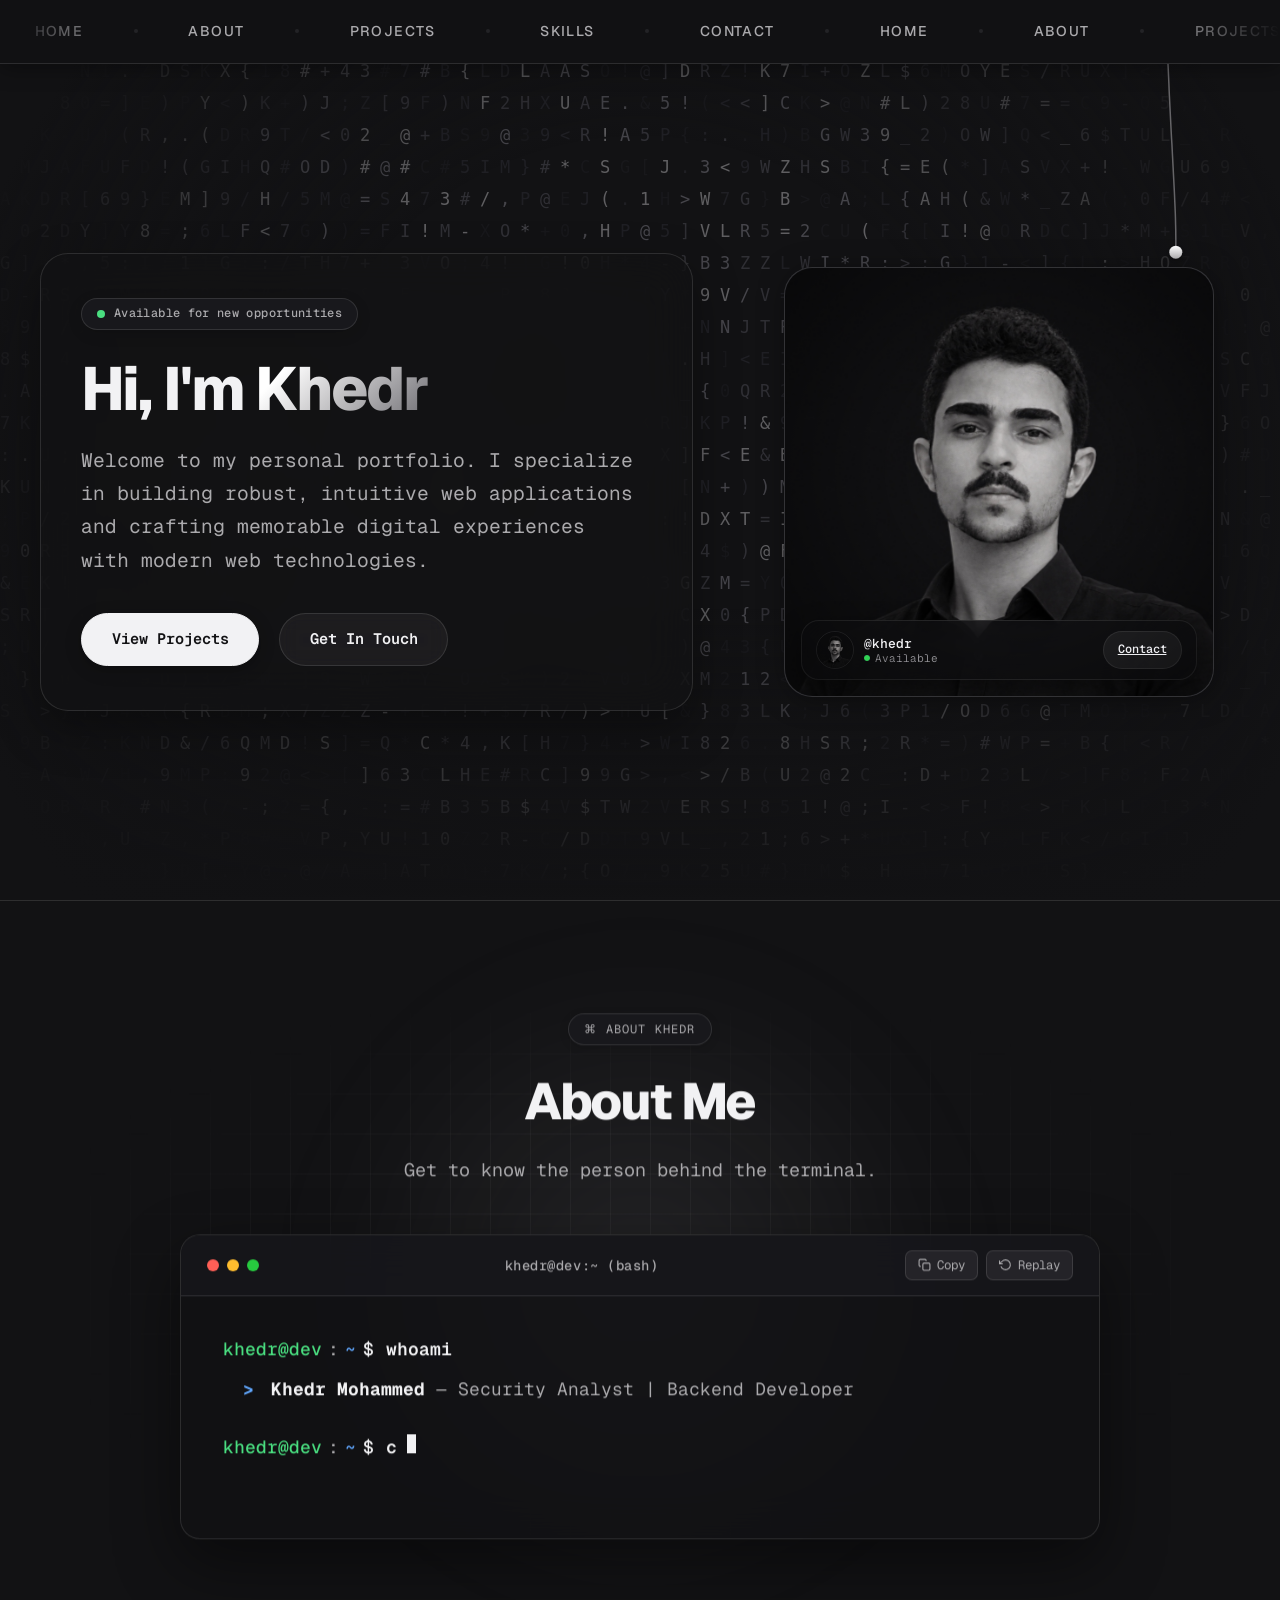
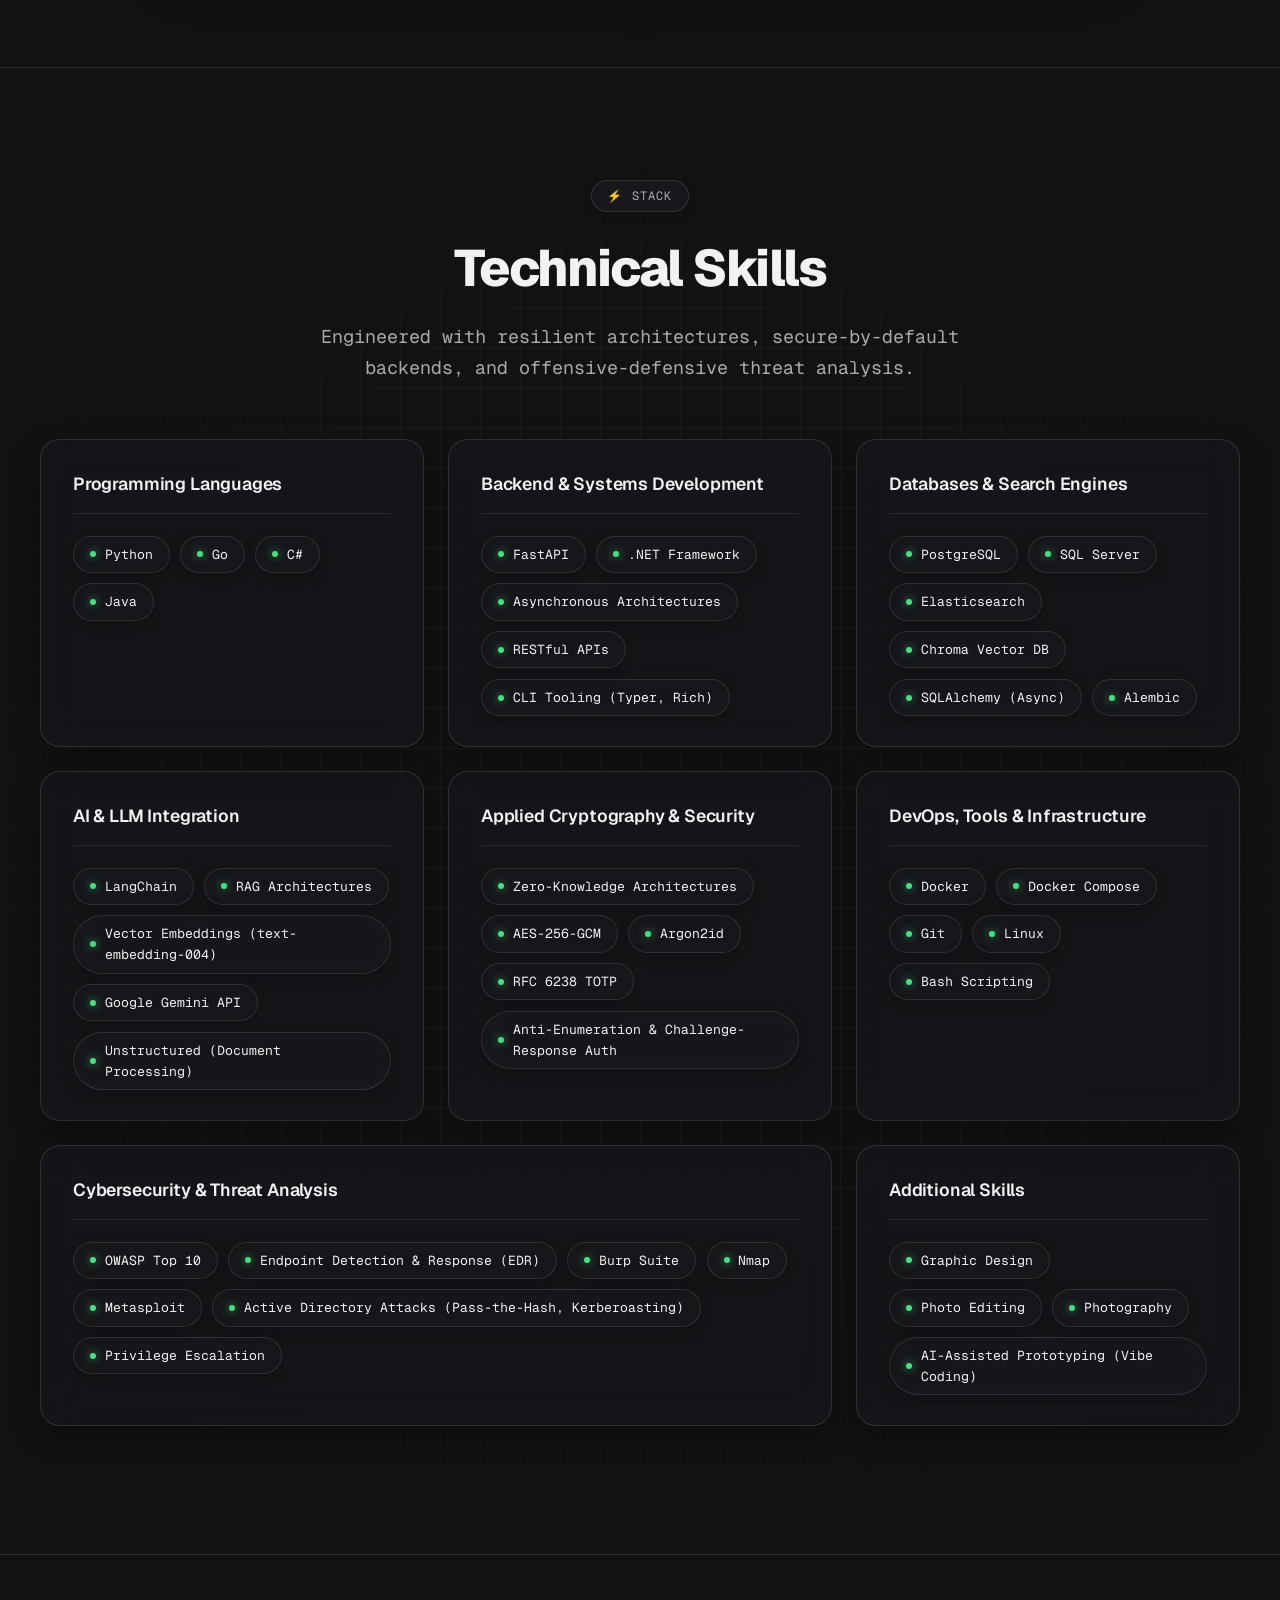
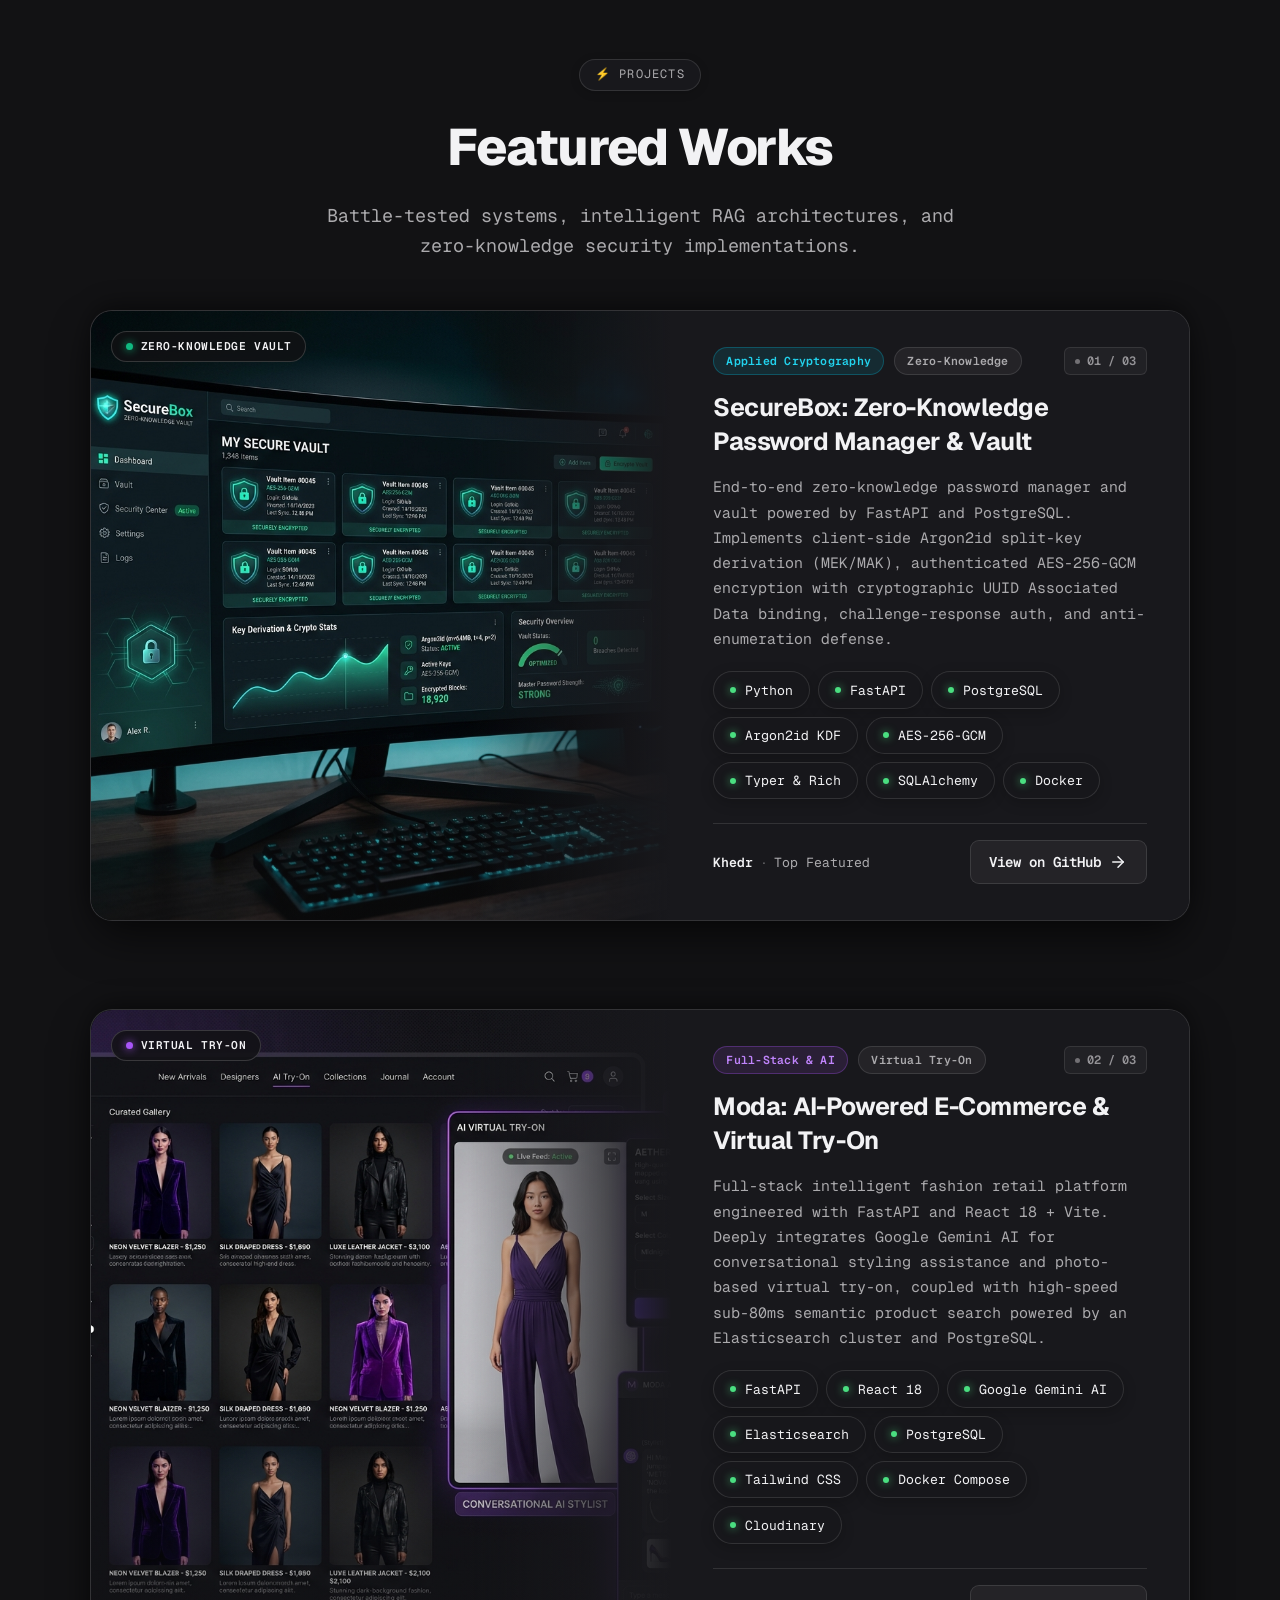
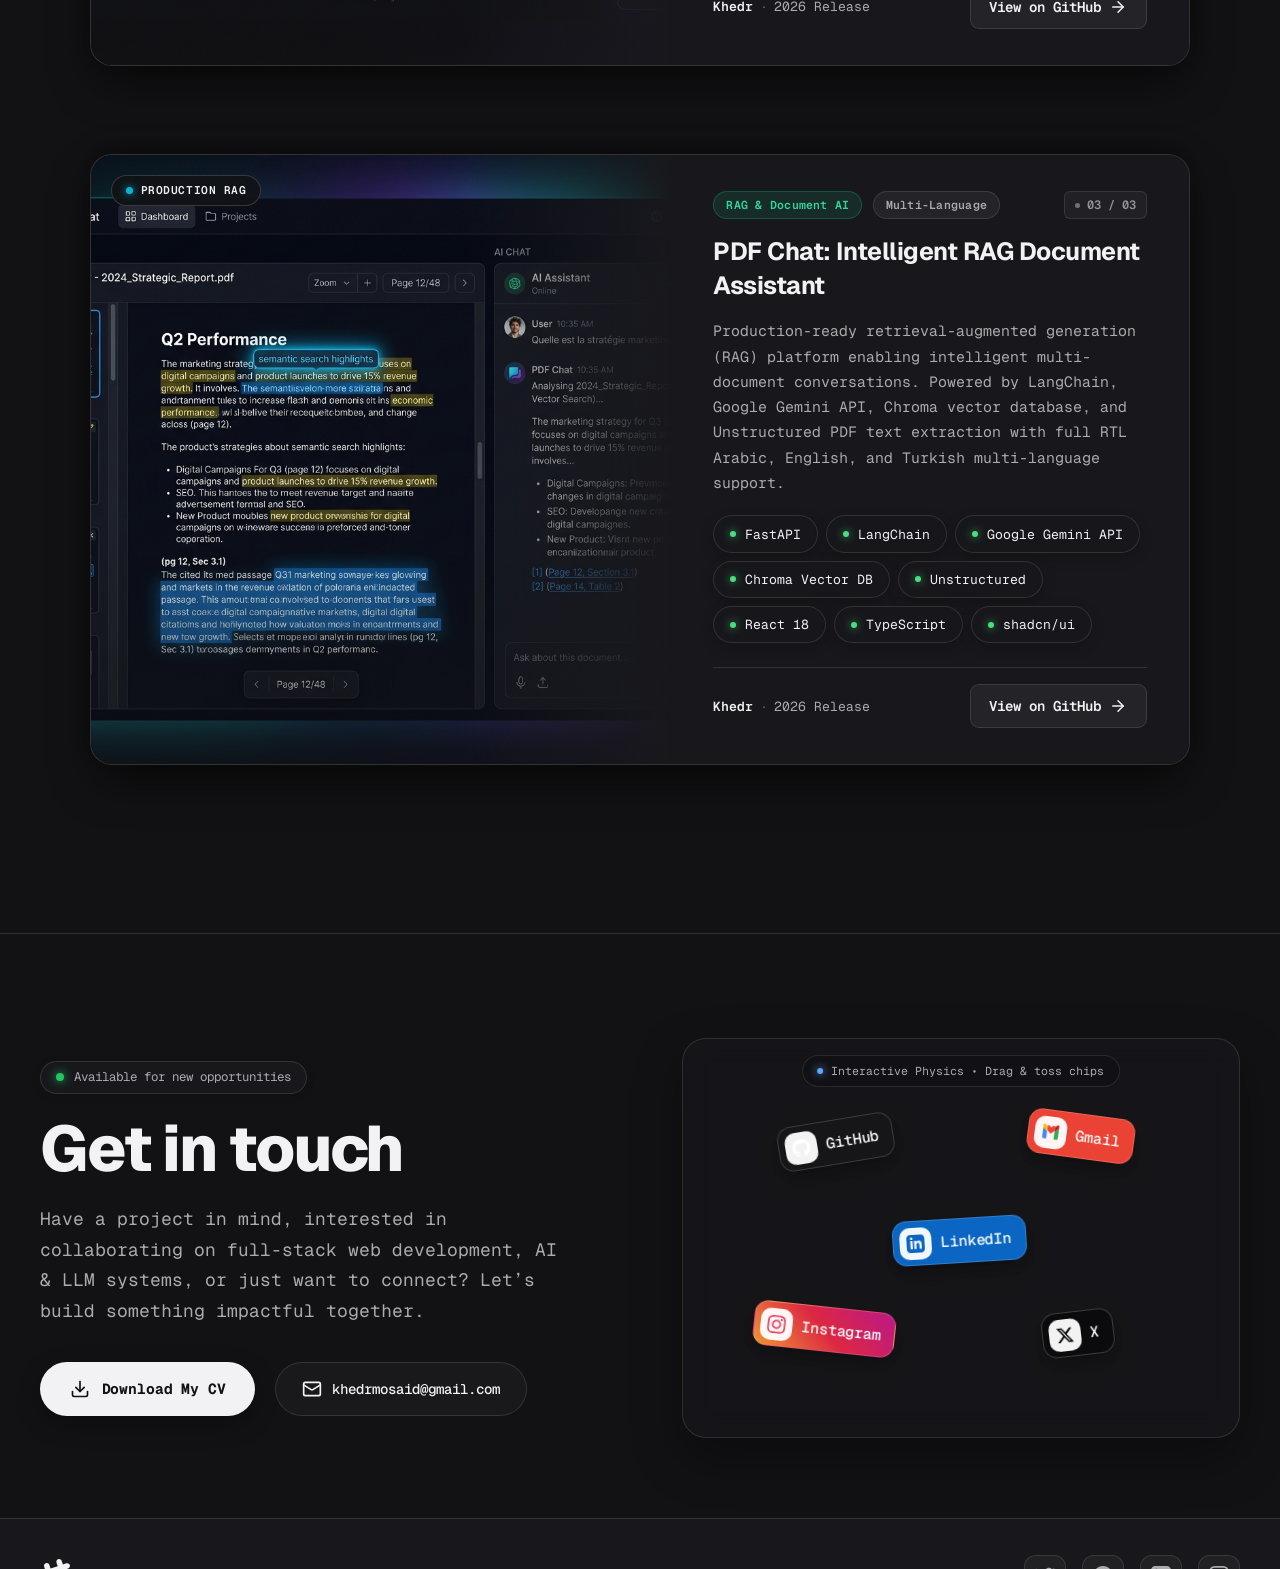
==== index.html @ 3fce4cb4 "chore: remove Facebook and YouTube icons from footer" ====
<!DOCTYPE html>
<html lang="en">
<head>
  <meta charset="UTF-8">
  <meta name="viewport" content="width=device-width, initial-scale=1.0">
  <meta name="description" content="Software Engineer & Web Developer Portfolio featuring seamless projects, skills, and interactive experiences.">
  <link rel="preconnect" href="https://fonts.googleapis.com">
  <link rel="preconnect" href="https://fonts.gstatic.com" crossorigin>
  <link href="https://fonts.googleapis.com/css2?family=Geist:wght@100..900&family=Geist+Mono:wght@100..900&display=swap" rel="stylesheet">
  <link rel="stylesheet" href="style.css">
</head>
<body>

  <!-- =========================================================================
       Fixed Top Navigation Bar with Continuous Marquee Effect
       ========================================================================= -->
  <header class="navbar-header" id="navbar">
    <nav class="navbar" aria-label="Main Navigation">
      <div class="marquee-wrapper">
        <div class="marquee-track" id="marqueeTrack">
          
          <!-- Primary Group (Accessible to Screen Readers) -->
          <div class="marquee-group">
            <a href="#hero" class="nav-link" id="nav-home-1">Home</a>
            <span class="separator-dot" aria-hidden="true"></span>
            <a href="#about" class="nav-link" id="nav-about-1">About</a>
            <span class="separator-dot" aria-hidden="true"></span>
            <a href="#projects" class="nav-link" id="nav-projects-1">Projects</a>
            <span class="separator-dot" aria-hidden="true"></span>
            <a href="#skills" class="nav-link" id="nav-skills-1">Skills</a>
            <span class="separator-dot" aria-hidden="true"></span>
            <a href="#contact" class="nav-link" id="nav-contact-1">Contact</a>
            <span class="separator-dot" aria-hidden="true"></span>
            <a href="#hero" class="nav-link" id="nav-home-2">Home</a>
            <span class="separator-dot" aria-hidden="true"></span>
            <a href="#about" class="nav-link" id="nav-about-2">About</a>
            <span class="separator-dot" aria-hidden="true"></span>
            <a href="#projects" class="nav-link" id="nav-projects-2">Projects</a>
            <span class="separator-dot" aria-hidden="true"></span>
            <a href="#skills" class="nav-link" id="nav-skills-2">Skills</a>
            <span class="separator-dot" aria-hidden="true"></span>
            <a href="#contact" class="nav-link" id="nav-contact-2">Contact</a>
            <span class="separator-dot" aria-hidden="true"></span>
          </div>

          <!-- Duplicate Group for Seamless Looping (Hidden from Screen Readers) -->
          <div class="marquee-group" aria-hidden="true">
            <a href="#hero" class="nav-link" tabindex="-1">Home</a>
            <span class="separator-dot"></span>
            <a href="#about" class="nav-link" tabindex="-1">About</a>
            <span class="separator-dot"></span>
            <a href="#projects" class="nav-link" tabindex="-1">Projects</a>
            <span class="separator-dot"></span>
            <a href="#skills" class="nav-link" tabindex="-1">Skills</a>
            <span class="separator-dot"></span>
            <a href="#contact" class="nav-link" tabindex="-1">Contact</a>
            <span class="separator-dot"></span>
            <a href="#hero" class="nav-link" tabindex="-1">Home</a>
            <span class="separator-dot"></span>
            <a href="#about" class="nav-link" tabindex="-1">About</a>
            <span class="separator-dot"></span>
            <a href="#projects" class="nav-link" tabindex="-1">Projects</a>
            <span class="separator-dot"></span>
            <a href="#skills" class="nav-link" tabindex="-1">Skills</a>
            <span class="separator-dot"></span>
            <a href="#contact" class="nav-link" tabindex="-1">Contact</a>
            <span class="separator-dot"></span>
          </div>

        </div>
      </div>
    </nav>
  </header>

  <!-- =========================================================================
       PullCord Physics-driven Ceiling Rope Switch (Theme Switcher)
       Inspired by mortspace / FeralUI
       ========================================================================= -->
  <div class="pullcord" id="pullcord">
    <div class="pullcord-inner pullcord-inner--drop">
      <svg class="pullcord-svg" viewBox="0 0 64 340" width="64" height="340" aria-hidden="true">
        <defs>
          <linearGradient id="pc-knob" x1="0" y1="0" x2="0" y2="1">
            <stop offset="0%" stop-color="#ffffff" />
            <stop offset="100%" stop-color="#abaaad" />
          </linearGradient>
          <filter id="pc-knob-sh" x="-70%" y="-70%" width="240%" height="240%">
            <feDropShadow dx="0" dy="1.4" stdDeviation="1.5" flood-color="rgba(0,0,0,0.35)" />
          </filter>
        </defs>
        <!-- Dynamic Verlet rope path -->
        <path class="pullcord-path" d="M 32.0 0.0 Q 32.0 11.0 32.0 22.0 L 32.0 176.0" />
        <!-- Knob SVG visual group -->
        <g class="pullcord-knob-group">
          <g filter="url(#pc-knob-sh)">
            <circle cx="32" cy="176" r="6.5" fill="url(#pc-knob)" stroke="rgba(0,0,0,0.15)" stroke-width="0.5" />
          </g>
        </g>
      </svg>
      <!-- Interactive grab & pull knob button for screen readers & touch/mouse interaction -->
      <button type="button" class="pullcord-knob-btn" aria-label="Pull the cord to toggle theme" aria-pressed="false" title="Pull cord to toggle light/dark theme"></button>
    </div>
  </div>

  <!-- =========================================================================
       Main Content Area
       ========================================================================= -->
  <main class="main-content" id="mainContent">
    
    <!-- Hero Section -->
    <section class="hero-section" id="hero">
      
      <!-- LetterGlitch Background (50% Opacity) -->
      <div class="glitch-bg-container" id="glitchBg" aria-hidden="true">
        <canvas class="glitch-bg-canvas" id="glitchCanvas"></canvas>
        <div class="glitch-outer-vignette"></div>
      </div>

      <div class="hero-container">
        
        <!-- Left: Name & Welcome Message -->
        <div class="hero-intro specular-card" id="heroIntro">
          <div class="hero-badge">
            <span class="status-pulse"></span>
            <span>Available for new opportunities</span>
          </div>

          <h1 class="hero-title">
            Hi, I'm <span class="gradient-text">Khedr</span>
          </h1>

          <p class="hero-welcome">
            Welcome to my personal portfolio. I specialize in building robust, intuitive web applications and crafting memorable digital experiences with modern web technologies.
          </p>

          <div class="hero-actions">
            <a href="#projects" class="btn btn-primary">View Projects</a>
            <a href="#contact" class="btn btn-secondary">Get In Touch</a>
          </div>
        </div>

        <!-- Right: ProfileCard Component (React Bits) with Uploaded Photo -->
        <div class="hero-profile">
          <div class="pc-card-wrapper" id="profileCard">
            <!-- Glow effect following pointer behind the card -->
            <div class="pc-behind"></div>

            <div class="pc-card-shell">
              <section class="pc-card">
                <div class="pc-inside">
                  
                  <!-- Glass glare reflection -->
                  <div class="pc-glare"></div>

                  <!-- Avatar Image Content (1:1 Ratio Matched to Photo) -->
                  <div class="pc-avatar-content">
                    <img 
                      class="avatar" 
                      src="assets/user_photo.jpg" 
                      alt="Khedr Portrait Photo" 
                      loading="eager"
                    />

                    <!-- Frosted glass user details banner -->
                    <div class="pc-user-info">
                      <div class="pc-user-details">
                        <div class="pc-mini-avatar">
                          <img src="assets/user_photo.jpg" alt="Mini Avatar" />
                        </div>
                        <div class="pc-user-text">
                          <div class="pc-handle">@khedr</div>
                          <div class="pc-status">Available</div>
                        </div>
                      </div>
                      <a href="#contact" class="pc-contact-btn">Contact</a>
                    </div>
                  </div>

                </div>
              </section>
            </div>
          </div>
        </div>

      </div>
    </section>

    <!-- =======================================================================
         About Section: Parallax Layers + Magic UI Interactive Terminal
         ======================================================================= -->
    <section class="about-section" id="about">
      <div class="parallax-container" id="aboutParallax">
        
        <!-- Parallax Layer 1 (Depth 0.15): Ambient Glow & Cyber Grid -->
        <div class="parallax-layer" data-depth="0.15" aria-hidden="true">
          <div class="about-ambient-glow"></div>
          <div class="about-grid-pattern"></div>
        </div>

        <!-- Parallax Main Layer (Depth 0.08): Section Header + Magic UI Terminal -->
        <div class="parallax-layer parallax-main-layer" data-depth="0.08">
          <div class="about-container">
            
            <!-- Section Header -->
            <div class="section-header">
              <div class="section-tag">
                <span class="tag-icon">⌘</span>
                <span>ABOUT KHEDR</span>
              </div>
              <h2 class="section-title">About Me</h2>
              <p class="section-subtitle">Get to know the person behind the terminal.</p>
            </div>

            <!-- Magic UI Interactive Terminal Window -->
            <div class="terminal-window specular-card" id="terminalWindow">
              
              <!-- Terminal Header Bar with Mac Dots & Quick Actions -->
              <div class="terminal-header">
                <div class="terminal-dots" aria-hidden="true">
                  <span class="dot dot-close"></span>
                  <span class="dot dot-minimize"></span>
                  <span class="dot dot-expand"></span>
                </div>
                <div class="terminal-title">khedr@dev:~ (bash)</div>
                <div class="terminal-actions">
                  <button type="button" class="term-btn" id="termCopyBtn" title="Copy Output" aria-label="Copy terminal text">
                    <svg width="13" height="13" viewBox="0 0 24 24" fill="none" stroke="currentColor" stroke-width="2"><rect x="9" y="9" width="13" height="13" rx="2" ry="2"></rect><path d="M5 15H4a2 2 0 0 1-2-2V4a2 2 0 0 1 2-2h9a2 2 0 0 1 2 2v1"></path></svg>
                    <span id="termCopyText">Copy</span>
                  </button>
                  <button type="button" class="term-btn" id="termReplayBtn" title="Replay Animation" aria-label="Replay terminal typing animation">
                    <svg width="13" height="13" viewBox="0 0 24 24" fill="none" stroke="currentColor" stroke-width="2"><polyline points="1 4 1 10 7 10"></polyline><path d="M3.51 15a9 9 0 1 0 2.13-9.36L1 10"></path></svg>
                    <span>Replay</span>
                  </button>
                </div>
              </div>

              <!-- Terminal Body Content -->
              <div class="terminal-body" id="terminalBody">
                
                <!-- Command 1: whoami -->
                <div class="terminal-block" id="termBlock1">
                  <div class="terminal-prompt-line">
                    <span class="prompt-user">khedr@dev</span><span class="prompt-sep">:</span><span class="prompt-path">~</span><span class="prompt-dollar">$</span>
                    <span class="typed-command" id="cmdWhoami"></span>
                  </div>
                  <div class="terminal-output" id="outWhoami">
                    <span class="output-prefix">&gt;</span> <span class="highlight-name">Khedr Mohammed</span> — Security Analyst | Backend Developer
                  </div>
                </div>

                <!-- Command 2: cat about.txt -->
                <div class="terminal-block term-hidden" id="termBlock2">
                  <div class="terminal-prompt-line">
                    <span class="prompt-user">khedr@dev</span><span class="prompt-sep">:</span><span class="prompt-path">~</span><span class="prompt-dollar">$</span>
                    <span class="typed-command" id="cmdCat"></span>
                  </div>
                  <div class="terminal-output terminal-bio-text" id="outCat">
                    <p>
                      Computer Engineering graduate candidate with a dual focus on 
                      <span class="term-keyword">Cybersecurity/Network Analysis</span> and 
                      <span class="term-keyword">Secure Backend Development</span>. Proficient in vulnerability assessment, 
                      <span class="term-highlight">OWASP Top 10 mitigation</span>, and network inspection using tools like 
                      <span class="term-code">Burp Suite</span>, <span class="term-code">Nmap</span>, and <span class="term-code">Metasploit</span>.
                    </p>
                    <p>
                      Experienced in designing scalable, secure backend systems and databases utilizing 
                      <span class="term-keyword">Python, FastAPI, PostgreSQL, Elasticsearch, and Docker</span>, 
                      with a strong background in <span class="term-highlight">Zero-Knowledge architectures</span> and 
                      authenticated cryptography (<span class="term-code">AES-256-GCM, Argon2id</span>). Aimed at bridging analytical threat detection with secure-by-default software engineering.
                    </p>
                  </div>
                </div>

                <!-- Command 3: echo $PASSION -->
                <div class="terminal-block term-hidden" id="termBlock3">
                  <div class="terminal-prompt-line">
                    <span class="prompt-user">khedr@dev</span><span class="prompt-sep">:</span><span class="prompt-path">~</span><span class="prompt-dollar">$</span>
                    <span class="typed-command" id="cmdEcho"></span>
                  </div>
                  <div class="terminal-output terminal-passion" id="outEcho">
                    <span class="output-prefix">&gt;</span> <span class="passion-quote">"Building resilient systems and writing code that is secure by default."</span>
                  </div>
                </div>

                <!-- Active prompt with blinking cursor -->
                <div class="terminal-prompt-line term-active-prompt term-hidden" id="termActivePrompt">
                  <span class="prompt-user">khedr@dev</span><span class="prompt-sep">:</span><span class="prompt-path">~</span><span class="prompt-dollar">$</span>
                  <span class="term-cursor" aria-hidden="true"></span>
                </div>

              </div>
            </div>

          </div>
        </div>

      </div>
    </section>

    <!-- =======================================================================
         Technical Skills Section
         ======================================================================= -->
    <section class="skills-section" id="skills">
      <!-- Cyber Grid Background Pattern -->
      <div class="about-grid-pattern" data-relingo-block="true"></div>

      <div class="skills-container">
        
        <!-- Section Header -->
        <div class="section-header">
          <div class="section-tag">
            <span class="tag-icon">⚡</span>
            <span>STACK</span>
          </div>
          <h2 class="section-title">Technical Skills</h2>
          <p class="section-subtitle">Engineered with resilient architectures, secure-by-default backends, and offensive-defensive threat analysis.</p>
        </div>

        <!-- Skills Categories Grid -->
        <div class="skills-grid">

          <!-- Category 1: Programming Languages -->
          <div class="skill-category-card specular-card">
            <div class="category-header">
              <h3 class="cat-title">Programming Languages</h3>
            </div>
            <div class="chips-wrap">
              <div class="floating-chip">
                <span class="chip-dot"></span>
                <code>Python</code>
              </div>
              <div class="floating-chip">
                <span class="chip-dot"></span>
                <code>Go</code>
              </div>
              <div class="floating-chip">
                <span class="chip-dot"></span>
                <code>C#</code>
              </div>
              <div class="floating-chip">
                <span class="chip-dot"></span>
                <code>Java</code>
              </div>
            </div>
          </div>

          <!-- Category 2: Backend & Systems Development -->
          <div class="skill-category-card specular-card">
            <div class="category-header">
              <h3 class="cat-title">Backend &amp; Systems Development</h3>
            </div>
            <div class="chips-wrap">
              <div class="floating-chip">
                <span class="chip-dot"></span>
                <code>FastAPI</code>
              </div>
              <div class="floating-chip">
                <span class="chip-dot"></span>
                <code>.NET Framework</code>
              </div>
              <div class="floating-chip">
                <span class="chip-dot"></span>
                <code>Asynchronous Architectures</code>
              </div>
              <div class="floating-chip">
                <span class="chip-dot"></span>
                <code>RESTful APIs</code>
              </div>
              <div class="floating-chip">
                <span class="chip-dot"></span>
                <code>CLI Tooling (Typer, Rich)</code>
              </div>
            </div>
          </div>

          <!-- Category 3: Databases & Search Engines -->
          <div class="skill-category-card specular-card">
            <div class="category-header">
              <h3 class="cat-title">Databases &amp; Search Engines</h3>
            </div>
            <div class="chips-wrap">
              <div class="floating-chip">
                <span class="chip-dot"></span>
                <code>PostgreSQL</code>
              </div>
              <div class="floating-chip">
                <span class="chip-dot"></span>
                <code>SQL Server</code>
              </div>
              <div class="floating-chip">
                <span class="chip-dot"></span>
                <code>Elasticsearch</code>
              </div>
              <div class="floating-chip">
                <span class="chip-dot"></span>
                <code>Chroma Vector DB</code>
              </div>
              <div class="floating-chip">
                <span class="chip-dot"></span>
                <code>SQLAlchemy (Async)</code>
              </div>
              <div class="floating-chip">
                <span class="chip-dot"></span>
                <code>Alembic</code>
              </div>
            </div>
          </div>

          <!-- Category 4: AI & LLM Integration -->
          <div class="skill-category-card specular-card">
            <div class="category-header">
              <h3 class="cat-title">AI &amp; LLM Integration</h3>
            </div>
            <div class="chips-wrap">
              <div class="floating-chip">
                <span class="chip-dot"></span>
                <code>LangChain</code>
              </div>
              <div class="floating-chip">
                <span class="chip-dot"></span>
                <code>RAG Architectures</code>
              </div>
              <div class="floating-chip">
                <span class="chip-dot"></span>
                <code>Vector Embeddings (text-embedding-004)</code>
              </div>
              <div class="floating-chip">
                <span class="chip-dot"></span>
                <code>Google Gemini API</code>
              </div>
              <div class="floating-chip">
                <span class="chip-dot"></span>
                <code>Unstructured (Document Processing)</code>
              </div>
            </div>
          </div>

          <!-- Category 5: Applied Cryptography & Security -->
          <div class="skill-category-card specular-card">
            <div class="category-header">
              <h3 class="cat-title">Applied Cryptography &amp; Security</h3>
            </div>
            <div class="chips-wrap">
              <div class="floating-chip">
                <span class="chip-dot"></span>
                <code>Zero-Knowledge Architectures</code>
              </div>
              <div class="floating-chip">
                <span class="chip-dot"></span>
                <code>AES-256-GCM</code>
              </div>
              <div class="floating-chip">
                <span class="chip-dot"></span>
                <code>Argon2id</code>
              </div>
              <div class="floating-chip">
                <span class="chip-dot"></span>
                <code>RFC 6238 TOTP</code>
              </div>
              <div class="floating-chip">
                <span class="chip-dot"></span>
                <code>Anti-Enumeration &amp; Challenge-Response Auth</code>
              </div>
            </div>
          </div>

          <!-- Category 6: DevOps, Tools & Infrastructure -->
          <div class="skill-category-card specular-card">
            <div class="category-header">
              <h3 class="cat-title">DevOps, Tools &amp; Infrastructure</h3>
            </div>
            <div class="chips-wrap">
              <div class="floating-chip">
                <span class="chip-dot"></span>
                <code>Docker</code>
              </div>
              <div class="floating-chip">
                <span class="chip-dot"></span>
                <code>Docker Compose</code>
              </div>
              <div class="floating-chip">
                <span class="chip-dot"></span>
                <code>Git</code>
              </div>
              <div class="floating-chip">
                <span class="chip-dot"></span>
                <code>Linux</code>
              </div>
              <div class="floating-chip">
                <span class="chip-dot"></span>
                <code>Bash Scripting</code>
              </div>
            </div>
          </div>

          <!-- Category 7: Cybersecurity & Threat Analysis (Featured Full Width) -->
          <div class="skill-category-card skill-card-wide specular-card">
            <div class="category-header">
              <h3 class="cat-title">Cybersecurity &amp; Threat Analysis</h3>
            </div>
            <div class="chips-wrap">
              <div class="floating-chip">
                <span class="chip-dot"></span>
                <code>OWASP Top 10</code>
              </div>
              <div class="floating-chip">
                <span class="chip-dot"></span>
                <code>Endpoint Detection &amp; Response (EDR)</code>
              </div>
              <div class="floating-chip">
                <span class="chip-dot"></span>
                <code>Burp Suite</code>
              </div>
              <div class="floating-chip">
                <span class="chip-dot"></span>
                <code>Nmap</code>
              </div>
              <div class="floating-chip">
                <span class="chip-dot"></span>
                <code>Metasploit</code>
              </div>
              <div class="floating-chip">
                <span class="chip-dot"></span>
                <code>Active Directory Attacks (Pass-the-Hash, Kerberoasting)</code>
              </div>
              <div class="floating-chip">
                <span class="chip-dot"></span>
                <code>Privilege Escalation</code>
              </div>
            </div>
          </div>

          <!-- Category 8: Additional Skills -->
          <div class="skill-category-card specular-card">
            <div class="category-header">
              <h3 class="cat-title">Additional Skills</h3>
            </div>
            <div class="chips-wrap">
              <div class="floating-chip">
                <span class="chip-dot"></span>
                <code>Graphic Design</code>
              </div>
              <div class="floating-chip">
                <span class="chip-dot"></span>
                <code>Photo Editing</code>
              </div>
              <div class="floating-chip">
                <span class="chip-dot"></span>
                <code>Photography</code>
              </div>
              <div class="floating-chip">
                <span class="chip-dot"></span>
                <code>AI-Assisted Prototyping (Vibe Coding)</code>
              </div>
            </div>
          </div>

        </div>
      </div>
    </section>

    <!-- =======================================================================
         Featured Projects Section (Sticky Stacking Effect)
         ======================================================================= -->
    <section class="projects-section" id="projects">
      <!-- Fixed Cyber Grid Background Pattern -->
      <div class="about-grid-pattern projects-fixed-bg" data-relingo-block="true"></div>

      <div class="projects-container">
        
        <!-- Section Header -->
        <div class="section-header">
          <div class="section-tag">
            <span class="tag-icon">⚡</span>
            <span>PROJECTS</span>
          </div>
          <h2 class="section-title">Featured Works</h2>
          <p class="section-subtitle">Battle-tested systems, intelligent RAG architectures, and zero-knowledge security implementations.</p>
        </div>

        <!-- Sticky Stacking Cards Container -->
        <div class="projects-sticky-stack" id="projectsStack">
          
          <!-- Project Card 1: SecureBox (Top Project) -->
          <div class="project-sticky-card-wrap" data-card-index="0" style="--card-index: 0;">
            <article class="project-card specular-card">
              <!-- Full Card Click Link to GitHub Repository -->
              <a href="https://github.com/khudhur-saeed/SecureBox" target="_blank" rel="noopener noreferrer" class="project-card-link-overlay" aria-label="Open SecureBox GitHub Repository"></a>

              <div class="project-grid">
                
                <!-- Left: Project Image -->
                <div class="project-media-col">
                  <div class="project-media-inner">
                    <img src="assets/project-securebox.jpg" alt="SecureBox Zero-Knowledge Password Vault" class="project-img" loading="lazy">
                    <div class="project-media-overlay"></div>
                    <div class="project-status-tag">
                      <span class="status-live-dot"></span>
                      <span>ZERO-KNOWLEDGE VAULT</span>
                    </div>
                  </div>
                </div>

                <!-- Right: Content & Description -->
                <div class="project-content-col">
                  <!-- Tags on Top of Title & Description -->
                  <div class="project-tags-top">
                    <span class="project-badge badge-cyan">Applied Cryptography</span>
                    <span class="project-badge badge-ghost">Zero-Knowledge</span>
                    <div class="project-stack-badge">
                      <span class="stack-dot"></span>
                      <span>01 / 03</span>
                    </div>
                  </div>

                  <!-- Title = Name of the Project -->
                  <h3 class="project-title">SecureBox: Zero-Knowledge Password Manager &amp; Vault</h3>

                  <!-- Description -->
                  <p class="project-description">
                    End-to-end zero-knowledge password manager and vault powered by FastAPI and PostgreSQL. Implements client-side Argon2id split-key derivation (MEK/MAK), authenticated AES-256-GCM encryption with cryptographic UUID Associated Data binding, challenge-response auth, and anti-enumeration defense.
                  </p>

                  <!-- Tech Stack Chips -->
                  <div class="project-chips-wrap">
                    <div class="floating-chip">
                      <span class="chip-dot"></span>
                      <code>Python</code>
                    </div>
                    <div class="floating-chip">
                      <span class="chip-dot"></span>
                      <code>FastAPI</code>
                    </div>
                    <div class="floating-chip">
                      <span class="chip-dot"></span>
                      <code>PostgreSQL</code>
                    </div>
                    <div class="floating-chip">
                      <span class="chip-dot"></span>
                      <code>Argon2id KDF</code>
                    </div>
                    <div class="floating-chip">
                      <span class="chip-dot"></span>
                      <code>AES-256-GCM</code>
                    </div>
                    <div class="floating-chip">
                      <span class="chip-dot"></span>
                      <code>Typer &amp; Rich</code>
                    </div>
                    <div class="floating-chip">
                      <span class="chip-dot"></span>
                      <code>SQLAlchemy</code>
                    </div>
                    <div class="floating-chip">
                      <span class="chip-dot"></span>
                      <code>Docker</code>
                    </div>
                  </div>

                  <!-- Footer Meta & Actions -->
                  <div class="project-footer">
                    <div class="project-author-meta">
                      <span class="meta-author">Khedr</span>
                      <span class="meta-sep">·</span>
                      <time class="meta-time">Top Featured</time>
                    </div>
                    <div class="project-links">
                      <a href="https://github.com/khudhur-saeed/SecureBox" target="_blank" rel="noopener noreferrer" class="project-action-link" aria-label="View SecureBox on GitHub">
                        <span>View on GitHub</span>
                        <svg xmlns="http://www.w3.org/2000/svg" width="18" height="18" viewBox="0 0 24 24" fill="none" stroke="currentColor" stroke-width="2" stroke-linecap="round" stroke-linejoin="round" class="action-icon-arrow"><path d="M5 12h14"></path><path d="m12 5 7 7-7 7"></path></svg>
                      </a>
                    </div>
                  </div>

                </div>

              </div>
            </article>
          </div>

          <!-- Project Card 2: Moda AI Clothing Store -->
          <div class="project-sticky-card-wrap" data-card-index="1" style="--card-index: 1;">
            <article class="project-card specular-card">
              <!-- Full Card Click Link to GitHub Repository -->
              <a href="https://github.com/khudhur-saeed/-clothing_store_V2_AI" target="_blank" rel="noopener noreferrer" class="project-card-link-overlay" aria-label="Open Moda Clothing Store GitHub Repository"></a>

              <div class="project-grid">
                
                <!-- Left: Project Image -->
                <div class="project-media-col">
                  <div class="project-media-inner">
                    <img src="assets/project-moda.jpg" alt="Moda AI Clothing Store & Virtual Try-On" class="project-img" loading="lazy">
                    <div class="project-media-overlay"></div>
                    <div class="project-status-tag">
                      <span class="status-live-dot status-purple"></span>
                      <span>VIRTUAL TRY-ON</span>
                    </div>
                  </div>
                </div>

                <!-- Right: Content & Description -->
                <div class="project-content-col">
                  <!-- Tags on Top of Title & Description -->
                  <div class="project-tags-top">
                    <span class="project-badge badge-purple">Full-Stack &amp; AI</span>
                    <span class="project-badge badge-ghost">Virtual Try-On</span>
                    <div class="project-stack-badge">
                      <span class="stack-dot"></span>
                      <span>02 / 03</span>
                    </div>
                  </div>

                  <!-- Title = Name of the Project -->
                  <h3 class="project-title">Moda: AI-Powered E-Commerce &amp; Virtual Try-On</h3>

                  <!-- Description -->
                  <p class="project-description">
                    Full-stack intelligent fashion retail platform engineered with FastAPI and React 18 + Vite. Deeply integrates Google Gemini AI for conversational styling assistance and photo-based virtual try-on, coupled with high-speed sub-80ms semantic product search powered by an Elasticsearch cluster and PostgreSQL.
                  </p>

                  <!-- Tech Stack Chips -->
                  <div class="project-chips-wrap">
                    <div class="floating-chip">
                      <span class="chip-dot"></span>
                      <code>FastAPI</code>
                    </div>
                    <div class="floating-chip">
                      <span class="chip-dot"></span>
                      <code>React 18</code>
                    </div>
                    <div class="floating-chip">
                      <span class="chip-dot"></span>
                      <code>Google Gemini AI</code>
                    </div>
                    <div class="floating-chip">
                      <span class="chip-dot"></span>
                      <code>Elasticsearch</code>
                    </div>
                    <div class="floating-chip">
                      <span class="chip-dot"></span>
                      <code>PostgreSQL</code>
                    </div>
                    <div class="floating-chip">
                      <span class="chip-dot"></span>
                      <code>Tailwind CSS</code>
                    </div>
                    <div class="floating-chip">
                      <span class="chip-dot"></span>
                      <code>Docker Compose</code>
                    </div>
                    <div class="floating-chip">
                      <span class="chip-dot"></span>
                      <code>Cloudinary</code>
                    </div>
                  </div>

                  <!-- Footer Meta & Actions -->
                  <div class="project-footer">
                    <div class="project-author-meta">
                      <span class="meta-author">Khedr</span>
                      <span class="meta-sep">·</span>
                      <time class="meta-time">2026 Release</time>
                    </div>
                    <div class="project-links">
                      <a href="https://github.com/khudhur-saeed/-clothing_store_V2_AI" target="_blank" rel="noopener noreferrer" class="project-action-link" aria-label="View Moda on GitHub">
                        <span>View on GitHub</span>
                        <svg xmlns="http://www.w3.org/2000/svg" width="18" height="18" viewBox="0 0 24 24" fill="none" stroke="currentColor" stroke-width="2" stroke-linecap="round" stroke-linejoin="round" class="action-icon-arrow"><path d="M5 12h14"></path><path d="m12 5 7 7-7 7"></path></svg>
                      </a>
                    </div>
                  </div>

                </div>

              </div>
            </article>
          </div>

          <!-- Project Card 3: PDF Chat -->
          <div class="project-sticky-card-wrap" data-card-index="2" style="--card-index: 2;">
            <article class="project-card specular-card">
              <!-- Full Card Click Link to GitHub Repository -->
              <a href="https://github.com/khudhur-saeed/pdf_chat" target="_blank" rel="noopener noreferrer" class="project-card-link-overlay" aria-label="Open PDF Chat GitHub Repository"></a>

              <div class="project-grid">
                
                <!-- Left: Project Image -->
                <div class="project-media-col">
                  <div class="project-media-inner">
                    <img src="assets/project-pdfchat.jpg" alt="PDF Chat Intelligent RAG Document Assistant" class="project-img" loading="lazy">
                    <div class="project-media-overlay"></div>
                    <div class="project-status-tag">
                      <span class="status-live-dot status-emerald"></span>
                      <span>PRODUCTION RAG</span>
                    </div>
                  </div>
                </div>

                <!-- Right: Content & Description -->
                <div class="project-content-col">
                  <!-- Tags on Top of Title & Description -->
                  <div class="project-tags-top">
                    <span class="project-badge badge-emerald">RAG &amp; Document AI</span>
                    <span class="project-badge badge-ghost">Multi-Language</span>
                    <div class="project-stack-badge">
                      <span class="stack-dot"></span>
                      <span>03 / 03</span>
                    </div>
                  </div>

                  <!-- Title = Name of the Project -->
                  <h3 class="project-title">PDF Chat: Intelligent RAG Document Assistant</h3>

                  <!-- Description -->
                  <p class="project-description">
                    Production-ready retrieval-augmented generation (RAG) platform enabling intelligent multi-document conversations. Powered by LangChain, Google Gemini API, Chroma vector database, and Unstructured PDF text extraction with full RTL Arabic, English, and Turkish multi-language support.
                  </p>

                  <!-- Tech Stack Chips -->
                  <div class="project-chips-wrap">
                    <div class="floating-chip">
                      <span class="chip-dot"></span>
                      <code>FastAPI</code>
                    </div>
                    <div class="floating-chip">
                      <span class="chip-dot"></span>
                      <code>LangChain</code>
                    </div>
                    <div class="floating-chip">
                      <span class="chip-dot"></span>
                      <code>Google Gemini API</code>
                    </div>
                    <div class="floating-chip">
                      <span class="chip-dot"></span>
                      <code>Chroma Vector DB</code>
                    </div>
                    <div class="floating-chip">
                      <span class="chip-dot"></span>
                      <code>Unstructured</code>
                    </div>
                    <div class="floating-chip">
                      <span class="chip-dot"></span>
                      <code>React 18</code>
                    </div>
                    <div class="floating-chip">
                      <span class="chip-dot"></span>
                      <code>TypeScript</code>
                    </div>
                    <div class="floating-chip">
                      <span class="chip-dot"></span>
                      <code>shadcn/ui</code>
                    </div>
                  </div>

                  <!-- Footer Meta & Actions -->
                  <div class="project-footer">
                    <div class="project-author-meta">
                      <span class="meta-author">Khedr</span>
                      <span class="meta-sep">·</span>
                      <time class="meta-time">2026 Release</time>
                    </div>
                    <div class="project-links">
                      <a href="https://github.com/khudhur-saeed/pdf_chat" target="_blank" rel="noopener noreferrer" class="project-action-link" aria-label="View PDF Chat on GitHub">
                        <span>View on GitHub</span>
                        <svg xmlns="http://www.w3.org/2000/svg" width="18" height="18" viewBox="0 0 24 24" fill="none" stroke="currentColor" stroke-width="2" stroke-linecap="round" stroke-linejoin="round" class="action-icon-arrow"><path d="M5 12h14"></path><path d="m12 5 7 7-7 7"></path></svg>
                      </a>
                    </div>
                  </div>

                </div>

              </div>
            </article>
          </div>

        </div>

      </div>
    </section>

    <!-- =========================================================================
         Get in Touch / Contact Section
         ========================================================================= -->
    <section class="contact-section" id="contact">
      <div class="contact-container">
        
        <!-- Left Side: Information & Action -->
        <div class="contact-left-col">
          <div class="contact-badge-wrap">
            <span class="status-indicator-dot"></span>
            <span class="status-text">Available for new opportunities</span>
          </div>

          <h2 class="contact-headline">Get in touch</h2>

          <p class="contact-lead">
            Have a project in mind, interested in collaborating on full-stack web development, AI &amp; LLM systems, or just want to connect? Let’s build something impactful together.
          </p>

          <div class="contact-actions-row">
            <!-- Download CV Button -->
            <a href="assets/khedr_mohammed_cv.pdf" download="khedr_mohammed_cv.pdf" class="btn-cv-download" id="downloadCvBtn" aria-label="Download My CV">
              <svg xmlns="http://www.w3.org/2000/svg" width="20" height="20" viewBox="0 0 24 24" fill="none" stroke="currentColor" stroke-width="2" stroke-linecap="round" stroke-linejoin="round" aria-hidden="true">
                <path d="M21 15v4a2 2 0 0 1-2 2H5a2 2 0 0 1-2-2v-4"></path>
                <polyline points="7 10 12 15 17 10"></polyline>
                <line x1="12" y1="15" x2="12" y2="3"></line>
              </svg>
              <span>Download My CV</span>
            </a>

            <!-- Direct Email Link -->
            <a href="mailto:khedrmosaid@gmail.com" class="btn-email-link" aria-label="Send direct email to khedrmosaid@gmail.com">
              <svg xmlns="http://www.w3.org/2000/svg" width="20" height="20" viewBox="0 0 24 24" fill="none" stroke="currentColor" stroke-width="2" stroke-linecap="round" stroke-linejoin="round" aria-hidden="true">
                <rect width="20" height="16" x="2" y="4" rx="2"></rect>
                <path d="m22 7-8.97 5.7a1.94 1.94 0 0 1-2.06 0L2 7"></path>
              </svg>
              <span>khedrmosaid@gmail.com</span>
            </a>
          </div>
        </div>

        <!-- Right Side: Interactive Social Stack Chips -->
        <div class="contact-right-col">
          <div class="physics-stage-outer">
            <div class="physics-header-hint">
              <span class="hint-pulse"></span>
              <span class="hint-text">Interactive Physics &bull; Drag &amp; toss chips</span>
            </div>

            <!-- Physics Interactive Canvas/Container -->
            <div class="absolute inset-0 cursor-grab select-none physics-stage-inner" id="physicsContainer" style="touch-action: none;">

              <!-- GitHub Chip -->
              <div data-stack-chip="true" data-href="https://github.com/khudhur-saeed" class="physics-chip will-change-transform" style="transform: translate3d(40px, 90px, 0px) rotate(-0.15rad);">
                <div class="chip-inner" style="background-color: #161618; color: #ffffff;">
                  <span class="chip-icon-box" aria-hidden="true">
                    <svg width="18" height="18" viewBox="0 0 24 24" fill="#ffffff"><path d="M12 0c-6.626 0-12 5.373-12 12 0 5.302 3.438 9.8 8.207 11.387.599.111.793-.261.793-.577v-2.234c-3.338.726-4.033-1.416-4.033-1.416-.546-1.387-1.333-1.756-1.333-1.756-1.089-.745.083-.729.083-.729 1.205.084 1.839 1.237 1.839 1.237 1.07 1.834 2.807 1.304 3.492.997.107-.775.418-1.305.762-1.604-2.665-.305-5.467-1.334-5.467-5.931 0-1.311.469-2.381 1.236-3.221-.124-.303-.535-1.524.117-3.176 0 0 1.008-.322 3.301 1.23.957-.266 1.983-.399 3.003-.404 1.02.005 2.047.138 3.006.404 2.291-1.552 3.297-1.23 3.297-1.23.653 1.653.242 2.874.118 3.176.77.84 1.235 1.911 1.235 3.221 0 4.609-2.807 5.624-5.479 5.921.43.372.823 1.102.823 2.222v3.293c0 .319.192.694.801.576 4.765-1.589 8.199-6.086 8.199-11.386 0-6.627-5.373-12-12-12z"/></svg>
                  </span>
                  <span>GitHub</span>
                </div>
              </div>

              <!-- Gmail Chip -->
              <div data-stack-chip="true" data-href="mailto:khedrmosaid@gmail.com" class="physics-chip will-change-transform" style="transform: translate3d(240px, 70px, 0px) rotate(0.12rad);">
                <div class="chip-inner" style="background-color: #EA4335; color: #ffffff;">
                  <span class="chip-icon-box" aria-hidden="true">
                    <svg width="18" height="18" viewBox="0 0 24 24"><path fill="#4285F4" d="M1.5 5.5v13a2 2 0 0 0 2 2h3.5v-10l-5.5-5z"/><path fill="#34A853" d="M17 10.5v10h3.5a2 2 0 0 0 2-2v-13l-5.5 5z"/><path fill="#EA4335" d="M12 13.5l5-4.5V4a1.5 1.5 0 0 0-2.3-1.3L12 5 9.3 2.7A1.5 1.5 0 0 0 7 4v5l5 4.5z"/><path fill="#FBBC05" d="M1.5 5.5l5.5 5V4L4.8 2.2A1.5 1.5 0 0 0 1.5 3.5v2z"/><path fill="#C5221F" d="M22.5 5.5l-5.5 5V4l2.2-1.8a1.5 1.5 0 0 1 3.3 1.3v2z"/></svg>
                  </span>
                  <span>Gmail</span>
                </div>
              </div>

              <!-- LinkedIn Chip -->
              <div data-stack-chip="true" data-href="https://www.linkedin.com/in/khudhur-saeed" class="physics-chip will-change-transform" style="transform: translate3d(110px, 180px, 0px) rotate(-0.08rad);">
                <div class="chip-inner" style="background-color: #0A66C2; color: #ffffff;">
                  <span class="chip-icon-box" aria-hidden="true">
                    <svg width="18" height="18" viewBox="0 0 24 24" fill="#0A66C2"><path d="M19 0h-14c-2.761 0-5 2.239-5 5v14c0 2.761 2.239 5 5 5h14c2.762 0 5-2.239 5-5v-14c0-2.761-2.238-5-5-5zm-11 19h-3v-11h3v11zm-1.5-12.268c-.966 0-1.75-.79-1.75-1.764s.784-1.764 1.75-1.764 1.75.79 1.75 1.764-.783 1.764-1.75 1.764zm13.5 12.268h-3v-5.604c0-3.368-4-3.113-4 0v5.604h-3v-11h3v1.765c1.396-2.586 7-2.777 7 2.476v6.759z"/></svg>
                  </span>
                  <span>LinkedIn</span>
                </div>
              </div>

              <!-- Instagram Chip -->
              <div data-stack-chip="true" data-href="https://www.instagram.com/khedr.mo/" class="physics-chip will-change-transform" style="transform: translate3d(290px, 170px, 0px) rotate(0.18rad);">
                <div class="chip-inner" style="background: linear-gradient(45deg, #f09433 0%, #dc2743 50%, #bc1888 100%); color: #ffffff;">
                  <span class="chip-icon-box" aria-hidden="true">
                    <svg width="18" height="18" viewBox="0 0 24 24"><path fill="#E4405F" d="M12 2.163c3.204 0 3.584.012 4.85.07 3.252.148 4.771 1.691 4.919 4.919.058 1.265.069 1.645.069 4.849 0 3.205-.012 3.584-.069 4.849-.149 3.225-1.664 4.771-4.919 4.919-1.266.058-1.644.07-4.85.07-3.204 0-3.584-.012-4.849-.07-3.26-.149-4.771-1.699-4.919-4.92-.058-1.265-.07-1.644-.07-4.849 0-3.204.013-3.583.07-4.849.149-3.227 1.664-4.771 4.919-4.919 1.266-.057 1.645-.069 4.849-.069zm0-2.163c-3.259 0-3.667.014-4.947.072-4.358.2-6.78 2.618-6.98 6.98-.059 1.281-.073 1.689-.073 4.948 0 3.259.014 3.668.072 4.948.2 4.358 2.618 6.78 6.98 6.98 1.281.058 1.689.072 4.948.072 3.259 0 3.668-.014 4.948-.072 4.354-.2 6.782-2.618 6.979-6.98.059-1.28.073-1.689.073-4.948 0-3.259-.014-3.667-.072-4.947-.196-4.354-2.617-6.78-6.979-6.98-1.281-.059-1.69-.073-4.949-.073zm0 5.838c-3.403 0-6.162 2.759-6.162 6.162s2.759 6.163 6.162 6.163 6.162-2.759 6.162-6.163c0-3.403-2.759-6.162-6.162-6.162zm0 10.162c-2.209 0-4-1.79-4-4 0-2.209 1.791-4 4-4s4 1.791 4 4c0 2.21-1.791 4-4 4zm6.406-11.845c-.796 0-1.441.645-1.441 1.44s.645 1.44 1.441 1.44c.795 0 1.439-.645 1.439-1.44s-.644-1.44-1.439-1.44z"/></svg>
                  </span>
                  <span>Instagram</span>
                </div>
              </div>

              <!-- X Chip -->
              <div data-stack-chip="true" data-href="https://x.com/KhedrMo93973" class="physics-chip will-change-transform" style="transform: translate3d(180px, 280px, 0px) rotate(-0.12rad);">
                <div class="chip-inner" style="background-color: #0b0b0d; color: #ffffff; border: 1px solid rgba(255, 255, 255, 0.2);">
                  <span class="chip-icon-box" aria-hidden="true">
                    <svg width="18" height="18" viewBox="0 0 24 24" fill="#000000"><path d="M18.244 2.25h3.308l-7.227 8.26 8.502 11.24H16.17l-5.214-6.817L4.99 21.75H1.68l7.73-8.835L1.254 2.25H8.08l4.713 6.231zm-1.161 17.52h1.833L7.084 4.126H5.117z"/></svg>
                  </span>
                  <span>X</span>
                </div>
              </div>

            </div>
          </div>
        </div>

      </div>
    </section>

  </main>

  <!-- =========================================================================
       Footer Section
       ========================================================================= -->
  <footer class="footer sm:footer-horizontal bg-neutral text-neutral-content items-center p-4">
    <aside class="grid-flow-col items-center">
      <svg
        width="36"
        height="36"
        viewBox="0 0 24 24"
        xmlns="http://www.w3.org/2000/svg"
        fill-rule="evenodd"
        clip-rule="evenodd"
        class="fill-current">
        <path
          d="M22.672 15.226l-2.432.811.841 2.515c.33 1.019-.209 2.127-1.23 2.456-1.15.325-2.148-.321-2.463-1.226l-.84-2.518-5.013 1.677.84 2.517c.391 1.203-.434 2.542-1.831 2.542-.88 0-1.601-.564-1.86-1.314l-.842-2.516-2.431.809c-1.135.328-2.145-.317-2.463-1.229-.329-1.018.211-2.127 1.231-2.456l2.432-.809-1.621-4.823-2.432.808c-1.355.384-2.558-.59-2.558-1.839 0-.817.509-1.582 1.327-1.846l2.433-.809-.842-2.515c-.33-1.02.211-2.129 1.232-2.458 1.02-.329 2.13.209 2.461 1.229l.842 2.515 5.011-1.677-.839-2.517c-.403-1.238.484-2.553 1.843-2.553.819 0 1.585.509 1.85 1.326l.841 2.517 2.431-.81c1.02-.33 2.131.211 2.461 1.229.332 1.018-.21 2.126-1.23 2.456l-2.433.809 1.622 4.823 2.433-.809c1.242-.401 2.557.484 2.557 1.838 0 .819-.51 1.583-1.328 1.847m-8.992-6.428l-5.01 1.675 1.619 4.828 5.011-1.674-1.62-4.829z"></path>
      </svg>
      <p>Copyright &copy; <span id="footerYear">2026</span> - All right reserved &bull; developed by <a href="https://github.com/khudhur-saeed" target="_blank" rel="noopener noreferrer" class="developed-by-link">khedr mohammed</a></p>
    </aside>
    <nav class="grid-flow-col gap-4 md:place-self-center md:justify-self-end">
      <a href="https://x.com/KhedrMo93973" target="_blank" rel="noopener noreferrer" aria-label="X (Twitter)">
        <svg
          aria-label="X"
          xmlns="http://www.w3.org/2000/svg"
          width="24"
          height="24"
          viewBox="0 0 24 24"
          class="fill-current">
          <path
            d="M24 4.557c-.883.392-1.832.656-2.828.775 1.017-.609 1.798-1.574 2.165-2.724-.951.564-2.005.974-3.127 1.195-.897-.957-2.178-1.555-3.594-1.555-3.179 0-5.515 2.966-4.797 6.045-4.091-.205-7.719-2.165-10.148-5.144-1.29 2.213-.669 5.108 1.523 6.574-.806-.026-1.566-.247-2.229-.616-.054 2.281 1.581 4.415 3.949 4.89-.693.188-1.452.232-2.224.084.626 1.956 2.444 3.379 4.6 3.419-2.07 1.623-4.678 2.348-7.29 2.04 2.179 1.397 4.768 2.212 7.548 2.212 9.142 0 14.307-7.721 13.995-14.646.962-.695 1.797-1.562 2.457-2.549z"></path>
        </svg>
      </a>
      <a href="https://github.com/khudhur-saeed" target="_blank" rel="noopener noreferrer" aria-label="GitHub">
        <svg
          aria-label="GitHub"
          xmlns="http://www.w3.org/2000/svg"
          width="24"
          height="24"
          viewBox="0 0 24 24"
          class="fill-current">
          <path
            d="M12 0c-6.626 0-12 5.373-12 12 0 5.302 3.438 9.8 8.207 11.387.599.111.793-.261.793-.577v-2.234c-3.338.726-4.033-1.416-4.033-1.416-.546-1.387-1.333-1.756-1.333-1.756-1.089-.745.083-.729.083-.729 1.205.084 1.839 1.237 1.839 1.237 1.07 1.834 2.807 1.304 3.492.997.107-.775.418-1.305.762-1.604-2.665-.305-5.467-1.334-5.467-5.931 0-1.311.469-2.381 1.236-3.221-.124-.303-.535-1.524.117-3.176 0 0 1.008-.322 3.301 1.23.957-.266 1.983-.399 3.003-.404 1.02.005 2.047.138 3.006.404 2.291-1.552 3.297-1.23 3.297-1.23.653 1.653.242 2.874.118 3.176.77.84 1.235 1.911 1.235 3.221 0 4.609-2.807 5.624-5.479 5.921.43.372.823 1.102.823 2.222v3.293c0 .319.192.694.801.576 4.765-1.589 8.199-6.086 8.199-11.386 0-6.627-5.373-12-12-12z"></path>
        </svg>
      </a>
      <a href="https://www.linkedin.com/in/khudhur-saeed" target="_blank" rel="noopener noreferrer" aria-label="LinkedIn">
        <svg
          aria-label="LinkedIn"
          xmlns="http://www.w3.org/2000/svg"
          width="24"
          height="24"
          viewBox="0 0 24 24"
          class="fill-current">
          <path
            d="M19 0h-14c-2.761 0-5 2.239-5 5v14c0 2.761 2.239 5 5 5h14c2.762 0 5-2.239 5-5v-14c0-2.761-2.238-5-5-5zm-11 19h-3v-11h3v11zm-1.5-12.268c-.966 0-1.75-.79-1.75-1.764s.784-1.764 1.75-1.764 1.75.79 1.75 1.764-.783 1.764-1.75 1.764zm13.5 12.268h-3v-5.604c0-3.368-4-3.113-4 0v5.604h-3v-11h3v1.765c1.396-2.586 7-2.777 7 2.476v6.759z"></path>
        </svg>
      </a>
      <a href="https://www.instagram.com/khedr.mo/" target="_blank" rel="noopener noreferrer" aria-label="Instagram">
        <svg
          aria-label="Instagram"
          xmlns="http://www.w3.org/2000/svg"
          width="24"
          height="24"
          viewBox="0 0 24 24"
          class="fill-current">
          <path
            d="M12 2.163c3.204 0 3.584.012 4.85.07 3.252.148 4.771 1.691 4.919 4.919.058 1.265.069 1.645.069 4.849 0 3.205-.012 3.584-.069 4.849-.149 3.225-1.664 4.771-4.919 4.919-1.266.058-1.644.07-4.85.07-3.204 0-3.584-.012-4.849-.07-3.26-.149-4.771-1.699-4.919-4.92-.058-1.265-.07-1.644-.07-4.849 0-3.204.013-3.583.07-4.849.149-3.227 1.664-4.771 4.919-4.919 1.266-.057 1.645-.069 4.849-.069zm0-2.163c-3.259 0-3.667.014-4.947.072-4.358.2-6.78 2.618-6.98 6.98-.059 1.281-.073 1.689-.073 4.948 0 3.259.014 3.668.072 4.948.2 4.358 2.618 6.78 6.98 6.98 1.281.058 1.689.072 4.948.072 3.259 0 3.668-.014 4.948-.072 4.354-.2 6.782-2.618 6.979-6.98.059-1.28.073-1.689.073-4.948 0-3.259-.014-3.667-.072-4.947-.196-4.354-2.617-6.78-6.979-6.98-1.281-.059-1.69-.073-4.949-.073zm0 5.838c-3.403 0-6.162 2.759-6.162 6.162s2.759 6.163 6.162 6.163 6.162-2.759 6.162-6.163c0-3.403-2.759-6.162-6.162-6.162zm0 10.162c-2.209 0-4-1.79-4-4 0-2.209 1.791-4 4-4s4 1.791 4 4c0 2.21-1.791 4-4 4zm6.406-11.845c-.796 0-1.441.645-1.441 1.44s.645 1.44 1.441 1.44c.795 0 1.439-.645 1.439-1.44s-.644-1.44-1.439-1.44z"></path>
        </svg>
      </a>
    </nav>
  </footer>

  <script src="assets/matter.min.js"></script>
  <script src="script.js"></script>
</body>
</html>
---- style.css ----
:root {
  /* Dark Theme (Default) - Strictly based on #121214 and #abaaad */
  --bg-color: #121214;
  --bg-card: #18181c;
  --bg-hover: #232328;
  --border-color: rgba(171, 170, 173, 0.18);
  --border-hover: rgba(171, 170, 173, 0.45);
  --text-primary: #abaaad;
  --text-highlight: #f2f2f4;
  --nav-bg: rgba(18, 18, 20, 0.88);
  --shadow-color: rgba(0, 0, 0, 0.35);
  --gradient-glow: linear-gradient(135deg, #121214 0%, #2b2b31 50%, #abaaad 100%);
  --nav-height: 64px;
  --font-sans: 'Geist', -apple-system, BlinkMacSystemFont, "Segoe UI", Roboto, sans-serif;
  --font-mono: 'Geist Mono', ui-monospace, SFMono-Regular, Menlo, Monaco, Consolas, monospace;
  --font-family: var(--font-mono);
  --theme-transition: background-color 0.4s cubic-bezier(0.16, 1, 0.3, 1), color 0.4s cubic-bezier(0.16, 1, 0.3, 1), border-color 0.4s cubic-bezier(0.16, 1, 0.3, 1);

  /* Pullcord positioning & theme variables (positioned directly under the navbar) */
  --pullcord-top: var(--nav-height);
  --pullcord-right: 5rem;
  --pullcord-z: 990;
  --pullcord-ink: rgba(171, 170, 173, 0.55);

  /* LetterGlitch background opacity (50% as requested) */
  --glitch-opacity: 0.5;

  /* ProfileCard 3D tilt & holographic sheen variables */
  --pointer-x: 50%;
  --pointer-y: 50%;
  --pointer-from-center: 0;
  --pointer-from-top: 0.5;
  --pointer-from-left: 0.5;
  --card-opacity: 0;
  --rotate-x: 0deg;
  --rotate-y: 0deg;
  --background-x: 50%;
  --background-y: 50%;
  --behind-glow-color: rgba(171, 170, 173, 0.35);
  --behind-glow-size: 55%;
  --inner-gradient: linear-gradient(145deg, rgba(24, 24, 28, 0.85) 0%, rgba(18, 18, 20, 0.95) 100%);
  --card-radius: 28px;
}

[data-theme="light"] {
  /* Light Theme - Inverted tones strictly within #121214, #abaaad, and their gradients */
  --bg-color: #cac9cc;
  --bg-card: #b8b7ba;
  --bg-hover: #a1a0a3;
  --border-color: rgba(18, 18, 20, 0.22);
  --border-hover: rgba(18, 18, 20, 0.55);
  --text-primary: #121214;
  --text-highlight: #000000;
  --nav-bg: rgba(202, 201, 204, 0.9);
  --shadow-color: rgba(18, 18, 20, 0.15);
  --gradient-glow: linear-gradient(135deg, #abaaad 0%, #68676d 50%, #121214 100%);
  --pullcord-ink: rgba(18, 18, 20, 0.6);

  /* ProfileCard light mode overrides */
  --behind-glow-color: rgba(18, 18, 20, 0.22);
  --inner-gradient: linear-gradient(145deg, rgba(202, 201, 204, 0.85) 0%, rgba(184, 183, 186, 0.95) 100%);
}

* {
  box-sizing: border-box;
  margin: 0;
  padding: 0;
}

html {
  scroll-behavior: smooth;
  scroll-padding-top: var(--nav-height);
}

body {
  background-color: var(--bg-color);
  color: var(--text-primary);
  font-family: var(--font-mono);
  min-height: 200vh;
  padding-top: var(--nav-height);
  line-height: 1.6;
  transition: var(--theme-transition);
  position: relative;
  overflow-x: hidden;
}

h1, h2, h3, h4, h5, h6, .hero-title {
  font-family: var(--font-sans);
}

/* ==========================================================================
   Hero Section Layout
   ========================================================================== */

.hero-section {
  position: relative;
  min-height: calc(100vh - var(--nav-height));
  display: flex;
  align-items: center;
  justify-content: center;
  overflow: hidden;
  padding: 3.5rem 2rem;
}

.hero-container {
  position: relative;
  z-index: 1;
  display: grid;
  grid-template-columns: 1.15fr 0.85fr;
  gap: 4rem;
  align-items: center;
  max-width: 1200px;
  width: 100%;
  margin: 0 auto;
}

/* Left Column: Intro & Welcome Message with Frosted Glass Blur */
.hero-intro {
  display: flex;
  flex-direction: column;
  align-items: flex-start;
  background: rgba(18, 18, 20, 0.68);
  backdrop-filter: blur(24px);
  -webkit-backdrop-filter: blur(24px);
  border: 1px solid var(--border-color);
  border-radius: 28px;
  padding: 2.75rem 2.5rem;
  box-shadow: 0 18px 45px rgba(0, 0, 0, 0.35);
  transition: var(--theme-transition), border-color 0.3s ease, box-shadow 0.3s ease;
}

.hero-intro:hover {
  border-color: var(--border-hover);
  box-shadow: 0 22px 50px rgba(0, 0, 0, 0.45);
}

[data-theme="light"] .hero-intro {
  background: rgba(202, 201, 204, 0.78);
  box-shadow: 0 18px 40px rgba(18, 18, 20, 0.12);
}

.hero-badge {
  display: inline-flex;
  align-items: center;
  gap: 0.55rem;
  padding: 0.35rem 0.95rem;
  border-radius: 9999px;
  background: var(--bg-card);
  border: 1px solid var(--border-color);
  font-family: var(--font-mono);
  font-size: 0.75rem; /* 12px for system status */
  font-weight: 500;
  letter-spacing: 0.03em;
  color: var(--text-primary);
  margin-bottom: 1.5rem;
  box-shadow: 0 4px 14px rgba(0, 0, 0, 0.15);
}

.status-pulse {
  width: 8px;
  height: 8px;
  border-radius: 50%;
  background: #4ade80;
  box-shadow: 0 0 0 0 rgba(74, 222, 128, 0.7);
  animation: pulse-green 2s infinite cubic-bezier(0.66, 0, 0, 1);
}

@keyframes pulse-green {
  0% { box-shadow: 0 0 0 0 rgba(74, 222, 128, 0.7); }
  70% { box-shadow: 0 0 0 8px rgba(74, 222, 128, 0); }
  100% { box-shadow: 0 0 0 0 rgba(74, 222, 128, 0); }
}

.hero-title {
  font-size: clamp(2.4rem, 5vw, 3.8rem);
  font-weight: 800;
  line-height: 1.15;
  letter-spacing: -0.03em;
  color: var(--text-highlight);
  margin-bottom: 1.25rem;
}

.gradient-text {
  background: linear-gradient(135deg, #ffffff 20%, #abaaad 65%, #68676d 100%);
  -webkit-background-clip: text;
  -webkit-text-fill-color: transparent;
}

[data-theme="light"] .gradient-text {
  background: linear-gradient(135deg, #121214 20%, #4a4950 65%, #858488 100%);
  -webkit-background-clip: text;
  -webkit-text-fill-color: transparent;
}

.hero-welcome {
  font-size: clamp(1.05rem, 1.8vw, 1.22rem);
  color: var(--text-primary);
  max-width: 560px;
  line-height: 1.7;
  margin-bottom: 2.25rem;
}

.hero-actions {
  display: flex;
  align-items: center;
  gap: 1.25rem;
  flex-wrap: wrap;
}

.btn {
  display: inline-flex;
  align-items: center;
  justify-content: center;
  padding: 0.85rem 1.85rem;
  border-radius: 9999px;
  font-size: 0.95rem;
  font-weight: 600;
  text-decoration: none;
  transition: all 0.25s ease;
  cursor: pointer;
}

.btn-primary {
  background: var(--text-highlight);
  color: var(--bg-color);
  border: 1px solid var(--text-highlight);
  box-shadow: 0 4px 16px rgba(0, 0, 0, 0.25);
}

.btn-primary:hover {
  transform: translateY(-2px);
  box-shadow: 0 8px 24px rgba(171, 170, 173, 0.3);
}

.btn-secondary {
  background: rgba(171, 170, 173, 0.08);
  color: var(--text-highlight);
  border: 1px solid var(--border-color);
  backdrop-filter: blur(10px);
}

.btn-secondary:hover {
  background: var(--bg-hover);
  border-color: var(--border-hover);
  transform: translateY(-2px);
}

/* Right Column: ProfileCard Container */
.hero-profile {
  display: flex;
  justify-content: center;
  align-items: center;
  width: 100%;
}

/* ==========================================================================
   LetterGlitch Background (50% Opacity)
   ========================================================================== */

.glitch-bg-container {
  position: absolute;
  inset: 0;
  width: 100%;
  height: 100%;
  z-index: 0;
  pointer-events: none;
  overflow: hidden;
  opacity: var(--glitch-opacity);
  contain: strict;
  will-change: contents;
  transition: opacity 0.4s ease;
}

.glitch-bg-canvas {
  display: block;
  width: 100%;
  height: 100%;
}

.glitch-outer-vignette {
  position: absolute;
  inset: 0;
  pointer-events: none;
  background: radial-gradient(circle, rgba(18, 18, 20, 0) 45%, var(--bg-color) 92%),
              linear-gradient(to bottom, transparent 65%, var(--bg-color) 100%);
  transition: background 0.4s ease;
}

[data-theme="light"] .glitch-outer-vignette {
  background: radial-gradient(circle, rgba(202, 201, 204, 0) 45%, var(--bg-color) 92%),
              linear-gradient(to bottom, transparent 65%, var(--bg-color) 100%);
}

/* ==========================================================================
   ProfileCard Component (React Bits) - 1:1 Aspect Ratio Matched to Photo
   ========================================================================== */

.pc-card-wrapper {
  perspective: 700px;
  transform: translate3d(0, 0, 0.1px);
  position: relative;
  touch-action: none;
  width: 100%;
  max-width: 430px;
}

.pc-behind {
  position: absolute;
  inset: -15px;
  z-index: 0;
  pointer-events: none;
  background: radial-gradient(
    circle at var(--pointer-x) var(--pointer-y),
    var(--behind-glow-color) 0%,
    transparent var(--behind-glow-size)
  );
  filter: blur(40px) saturate(1.1);
  opacity: calc(0.9 * var(--card-opacity));
  transition: opacity 250ms ease;
}

.pc-card-wrapper:hover,
.pc-card-wrapper.active {
  --card-opacity: 1;
}

.pc-card-shell {
  position: relative;
  z-index: 1;
}

.pc-card {
  width: 100%;
  aspect-ratio: 1 / 1; /* Matched precisely with the 1024x1024 photo size */
  display: grid;
  border-radius: var(--card-radius);
  position: relative;
  background-blend-mode: color-dodge, normal, normal, normal;
  border: 1px solid var(--border-color);
  box-shadow: rgba(0, 0, 0, 0.5) calc((var(--pointer-from-left) * 12px) - 4px)
    calc((var(--pointer-from-top) * 24px) - 8px) 30px -5px;
  transition: transform 0.8s ease, border-color 0.3s ease;
  transform: translateZ(0) rotateX(0deg) rotateY(0deg);
  background: var(--bg-card);
  backface-visibility: hidden;
  overflow: hidden;
}

.pc-card:hover,
.pc-card.active {
  transition: none;
  transform: translateZ(0) rotateX(var(--rotate-y)) rotateY(var(--rotate-x));
  border-color: var(--border-hover);
}

.pc-card-shell.entering .pc-card {
  transition: transform 180ms ease-out;
}

.pc-card * {
  display: grid;
  grid-area: 1/-1;
  border-radius: var(--card-radius);
  pointer-events: none;
}

.pc-inside {
  inset: 0;
  position: absolute;
  background-image: var(--inner-gradient);
  background-color: var(--bg-card);
  transform: none;
}



.pc-glare {
  transform: translate3d(0, 0, 1.1px);
  overflow: hidden;
  background-image: radial-gradient(
    farthest-corner circle at var(--pointer-x) var(--pointer-y),
    rgba(255, 255, 255, 0.22) 10%,
    rgba(18, 18, 20, 0.5) 90%
  );
  mix-blend-mode: overlay;
  filter: brightness(0.9) contrast(1.1);
  z-index: 4;
}

.pc-avatar-content {
  overflow: hidden;
  position: relative;
  z-index: 2;
  width: 100%;
  height: 100%;
}

.pc-avatar-content .avatar {
  width: 100%;
  height: 100%;
  object-fit: cover;
  position: absolute;
  inset: 0;
  border-radius: var(--card-radius);
  transform-origin: 50% 50%;
  transform: translateX(calc((var(--pointer-from-left) - 0.5) * 8px))
             translateY(calc((var(--pointer-from-top) - 0.5) * 8px))
             scale(1.04);
  backface-visibility: hidden;
  will-change: transform;
  transition: transform 120ms ease-out;
}

.pc-user-info {
  position: absolute;
  --ui-inset: 16px;
  bottom: var(--ui-inset);
  left: var(--ui-inset);
  right: var(--ui-inset);
  z-index: 5;
  display: flex;
  align-items: center;
  justify-content: space-between;
  background: rgba(18, 18, 20, 0.76);
  backdrop-filter: blur(20px);
  -webkit-backdrop-filter: blur(20px);
  border: 1px solid var(--border-color);
  border-radius: 18px;
  padding: 10px 14px;
  pointer-events: auto;
  box-shadow: 0 8px 24px rgba(0, 0, 0, 0.4);
}

[data-theme="light"] .pc-user-info {
  background: rgba(202, 201, 204, 0.82);
}

.pc-user-details {
  display: flex;
  align-items: center;
  gap: 10px;
}

.pc-mini-avatar {
  width: 38px;
  height: 38px;
  border-radius: 50%;
  overflow: hidden;
  border: 1px solid var(--border-color);
  flex-shrink: 0;
}

.pc-mini-avatar img {
  width: 100%;
  height: 100%;
  object-fit: cover;
}

.pc-user-text {
  display: flex;
  flex-direction: column;
  gap: 3px;
}

.pc-handle {
  font-size: 13px;
  font-weight: 600;
  color: var(--text-highlight);
  line-height: 1;
}

.pc-status {
  font-size: 11px;
  color: var(--text-primary);
  display: flex;
  align-items: center;
  gap: 5px;
  line-height: 1;
}

.pc-status::before {
  content: '';
  display: inline-block;
  width: 6px;
  height: 6px;
  border-radius: 50%;
  background: #4ade80;
}

.pc-contact-btn {
  border: 1px solid var(--border-color);
  border-radius: 9999px;
  padding: 8px 14px;
  font-size: 12px;
  font-weight: 600;
  background: rgba(171, 170, 173, 0.12);
  color: var(--text-highlight);
  cursor: pointer;
  transition: all 0.2s ease;
  outline: none;
}

.pc-contact-btn:hover {
  background: var(--text-highlight);
  color: var(--bg-color);
  border-color: var(--text-highlight);
  transform: translateY(-1px);
}



/* ==========================================================================
   Fixed Top Navigation Bar with Continuous Marquee Effect
   ========================================================================== */

.navbar-header {
  position: fixed;
  top: 0;
  left: 0;
  right: 0;
  width: 100%;
  height: var(--nav-height);
  z-index: 1000;
  background: var(--nav-bg);
  backdrop-filter: blur(14px);
  -webkit-backdrop-filter: blur(14px);
  border-bottom: 1px solid var(--border-color);
  display: flex;
  align-items: center;
  box-shadow: 0 4px 20px var(--shadow-color);
  transition: var(--theme-transition);
}

.navbar {
  width: 100%;
  height: 100%;
  display: flex;
  align-items: center;
  position: relative;
  overflow: hidden;
}

.marquee-wrapper {
  width: 100%;
  overflow: hidden;
  position: relative;
  -webkit-mask-image: linear-gradient(to right, transparent, black 10%, black 90%, transparent);
  mask-image: linear-gradient(to right, transparent, black 10%, black 90%, transparent);
}

.marquee-track {
  display: flex;
  width: max-content;
  white-space: nowrap;
  animation: marquee 28s linear infinite;
  will-change: transform;
}

.navbar-header:hover .marquee-track,
.navbar-header:focus-within .marquee-track {
  animation-play-state: paused;
}

.marquee-group {
  display: flex;
  align-items: center;
  flex-shrink: 0;
  gap: 2rem;
  padding: 0 1rem;
}

.nav-link {
  font-family: var(--font-sans);
  color: var(--text-primary);
  text-decoration: none;
  font-size: 0.88rem;
  font-weight: 500;
  letter-spacing: 0.1em;
  text-transform: uppercase;
  padding: 0.5rem 1.1rem;
  border-radius: 9999px;
  border: 1px solid transparent;
  transition: all 0.25s ease;
  position: relative;
  outline: none;
}

.nav-link:hover {
  color: var(--text-highlight);
  background-color: var(--bg-hover);
  border-color: var(--border-hover);
  box-shadow: 0 0 12px rgba(171, 170, 173, 0.15);
}

.nav-link:focus-visible {
  color: var(--text-highlight);
  border-color: var(--text-primary);
  box-shadow: 0 0 0 2px var(--border-hover);
}

.separator-dot {
  display: inline-block;
  width: 4px;
  height: 4px;
  border-radius: 50%;
  background: var(--border-color);
  opacity: 0.7;
}

@keyframes marquee {
  0% { transform: translateX(0%); }
  100% { transform: translateX(-50%); }
}

/* ==========================================================================
   PullCord Physics-driven Ceiling Rope Component (mortspace / FeralUI)
   ========================================================================== */

.pullcord {
  position: fixed;
  top: var(--pullcord-top, var(--nav-height));
  right: var(--pullcord-right, 5rem);
  z-index: var(--pullcord-z, 990);
  width: 64px;
  height: 340px;
  pointer-events: none;
  user-select: none;
}

.pullcord-inner {
  position: absolute;
  inset: 0;
  width: 100%;
  height: 100%;
}

.pullcord-inner--drop {
  animation: pullcord-drop 0.6s 0.3s cubic-bezier(0.45, 0, 0.9, 0.5) both;
}

@keyframes pullcord-drop {
  0% { opacity: 0; transform: translateY(-230px); }
  20% { opacity: 1; }
  100% { transform: translateY(0); }
}

.pullcord-svg {
  overflow: visible;
  display: block;
  pointer-events: none;
}

.pullcord-path {
  stroke: var(--pullcord-ink, rgba(171, 170, 173, 0.55));
  stroke-width: 1.5;
  stroke-linecap: round;
  stroke-linejoin: round;
  fill: none;
  vector-effect: non-scaling-stroke;
  transition: stroke 0.3s ease;
}

.pullcord-knob-btn {
  position: absolute;
  left: 9px;
  top: 153px;
  width: 46px;
  height: 46px;
  padding: 0;
  border: none;
  background: transparent;
  cursor: grab;
  touch-action: none;
  pointer-events: auto;
  border-radius: 50%;
  -webkit-tap-highlight-color: transparent;
  outline: none;
  will-change: transform;
}

.pullcord-knob-btn:active {
  cursor: grabbing;
}

.pullcord-knob-btn:focus-visible {
  outline: 2px solid var(--text-primary);
  outline-offset: -10px;
}

/* ==========================================================================
   Responsive & Accessibility
   ========================================================================== */

@media (max-width: 960px) {
  .hero-container {
    grid-template-columns: 1fr;
    text-align: center;
    gap: 3.5rem;
  }

  .hero-intro {
    align-items: center;
    padding: 2.25rem 1.75rem;
  }

  .hero-actions {
    justify-content: center;
  }

  .pc-card-wrapper {
    max-width: 360px;
  }
}

/* ==========================================================================
   About Section: Parallax Layers & Magic UI Interactive Terminal
   ========================================================================== */

.about-section {
  position: relative;
  padding: 7rem 1.5rem 8rem;
  overflow: hidden;
  background-color: var(--bg-color);
  border-top: 1px solid var(--border-color);
  transition: var(--theme-transition);
}

.parallax-container {
  position: relative;
  width: 100%;
  max-width: 1100px;
  margin: 0 auto;
  display: flex;
  align-items: center;
  justify-content: center;
}

.parallax-layer {
  position: absolute;
  inset: 0;
  width: 100%;
  height: 100%;
  pointer-events: none;
  will-change: transform;
}

.parallax-main-layer {
  position: relative;
  pointer-events: auto;
  z-index: 10;
  display: flex;
  align-items: center;
  justify-content: center;
  width: 100%;
}

/* Ambient Glow & Grid Pattern */
.about-ambient-glow {
  position: absolute;
  top: 50%;
  left: 50%;
  transform: translate(-50%, -50%);
  width: 650px;
  height: 650px;
  border-radius: 50%;
  background: radial-gradient(circle, rgba(171, 170, 173, 0.12) 0%, transparent 70%);
  filter: blur(50px);
  pointer-events: none;
}

[data-theme="light"] .about-ambient-glow {
  background: radial-gradient(circle, rgba(18, 18, 20, 0.08) 0%, transparent 70%);
}

.about-grid-pattern {
  position: absolute;
  inset: 0;
  background-size: 40px 40px;
  background-image: 
    linear-gradient(to right, rgba(171, 170, 173, 0.06) 1px, transparent 1px),
    linear-gradient(to bottom, rgba(171, 170, 173, 0.06) 1px, transparent 1px);
  mask-image: radial-gradient(ellipse at center, black 40%, transparent 80%);
  -webkit-mask-image: radial-gradient(ellipse at center, black 40%, transparent 80%);
  pointer-events: none;
}

[data-theme="light"] .about-grid-pattern {
  background-image: 
    linear-gradient(to right, rgba(18, 18, 20, 0.06) 1px, transparent 1px),
    linear-gradient(to bottom, rgba(18, 18, 20, 0.06) 1px, transparent 1px);
}

/* Section Header */
.about-container {
  width: 100%;
  display: flex;
  flex-direction: column;
  align-items: center;
}

.section-header {
  text-align: center;
  margin-bottom: 3rem;
}

.section-tag {
  display: inline-flex;
  align-items: center;
  gap: 0.5rem;
  padding: 0.35rem 0.95rem;
  border-radius: 9999px;
  background: var(--bg-card);
  border: 1px solid var(--border-color);
  font-family: var(--font-mono);
  font-size: 0.75rem;
  letter-spacing: 0.1em;
  color: var(--text-primary);
  margin-bottom: 1rem;
  box-shadow: 0 2px 10px rgba(0, 0, 0, 0.15);
}

.section-title {
  font-size: clamp(2rem, 4.5vw, 3.2rem);
  font-weight: 800;
  letter-spacing: -0.03em;
  color: var(--text-highlight);
  margin-bottom: 0.75rem;
}

.section-subtitle {
  font-size: clamp(0.95rem, 1.8vw, 1.15rem);
  color: var(--text-primary);
  max-width: 640px;
  line-height: 1.65;
  margin: 0 auto;
}

/* Magic UI Terminal Window */
.terminal-window {
  width: 100%;
  max-width: 920px;
  border-radius: 20px;
  background: rgba(18, 18, 20, 0.76);
  backdrop-filter: blur(24px);
  -webkit-backdrop-filter: blur(24px);
  border: 1px solid var(--border-color);
  box-shadow: 0 24px 65px rgba(0, 0, 0, 0.45);
  overflow: hidden;
  transition: var(--theme-transition), border-color 0.3s ease, box-shadow 0.3s ease;
}

[data-theme="light"] .terminal-window {
  background: rgba(215, 214, 218, 0.85);
  box-shadow: 0 24px 50px rgba(18, 18, 20, 0.14);
}

.terminal-window:hover {
  border-color: var(--border-hover);
  box-shadow: 0 28px 75px rgba(0, 0, 0, 0.55);
}

/* Terminal Header */
.terminal-header {
  display: flex;
  align-items: center;
  justify-content: space-between;
  padding: 0.95rem 1.6rem;
  background: rgba(24, 24, 28, 0.82);
  border-bottom: 1px solid var(--border-color);
}

[data-theme="light"] .terminal-header {
  background: rgba(200, 199, 203, 0.9);
}

.terminal-dots {
  display: flex;
  align-items: center;
  gap: 8px;
}

.dot {
  width: 12px;
  height: 12px;
  border-radius: 50%;
  display: inline-block;
}

.dot-close { background: #ff5f56; }
.dot-minimize { background: #ffbd2e; }
.dot-expand { background: #27c93f; }

.terminal-title {
  font-family: var(--font-mono);
  font-size: 0.86rem;
  font-weight: 500;
  color: var(--text-primary);
  letter-spacing: 0.04em;
}

.terminal-actions {
  display: flex;
  align-items: center;
  gap: 0.5rem;
}

.term-btn {
  display: inline-flex;
  align-items: center;
  gap: 0.4rem;
  padding: 0.35rem 0.75rem;
  border-radius: 7px;
  background: rgba(171, 170, 173, 0.1);
  border: 1px solid var(--border-color);
  color: var(--text-primary);
  font-family: var(--font-mono);
  font-size: 0.78rem;
  cursor: pointer;
  transition: all 0.2s ease;
  outline: none;
}

.term-btn:hover {
  background: var(--bg-hover);
  color: var(--text-highlight);
  border-color: var(--border-hover);
}

/* Terminal Body */
.terminal-body {
  padding: 2.25rem 2.6rem 2.75rem;
  font-family: var(--font-mono);
  font-size: 1.12rem;
  line-height: 1.88;
}

.terminal-block {
  margin-bottom: 1.5rem;
}

.terminal-block.term-hidden {
  display: none;
}

.term-active-prompt.term-hidden {
  display: none;
}

.terminal-prompt-line {
  display: flex;
  align-items: baseline;
  gap: 0.4rem;
  margin-bottom: 0.4rem;
  font-weight: 500;
}

.prompt-user {
  color: #4ade80;
}

.prompt-sep {
  color: var(--text-primary);
}

.prompt-path {
  color: #60a5fa;
}

.prompt-dollar {
  color: var(--text-highlight);
  margin-right: 0.35rem;
}

.typed-command {
  color: var(--text-highlight);
  font-weight: 600;
}

.term-inline-cursor {
  display: inline-block;
  width: 9px;
  height: 19px;
  background-color: var(--text-highlight);
  margin-left: 4px;
  vertical-align: middle;
  animation: term-blink 0.8s infinite steps(2, start);
}

.terminal-output {
  padding-left: 1.25rem;
  color: var(--text-primary);
  opacity: 0;
  max-height: 0;
  overflow: hidden;
  transform: translateY(6px);
  transition: opacity 0.35s ease, transform 0.35s ease, max-height 0.35s ease;
}

.terminal-output.visible {
  opacity: 1;
  max-height: 800px;
  transform: translateY(0);
}

.output-prefix {
  color: #60a5fa;
  margin-right: 0.4rem;
  font-weight: 700;
}

.highlight-name {
  color: var(--text-highlight);
  font-weight: 700;
}

.terminal-bio-text p {
  margin-bottom: 0.95rem;
  line-height: 1.9;
}

.terminal-bio-text p:last-child {
  margin-bottom: 0;
}

.term-keyword {
  color: var(--text-highlight);
  font-weight: 600;
}

.term-highlight {
  color: #f3f2f5;
  background: rgba(171, 170, 173, 0.14);
  padding: 0.12rem 0.45rem;
  border-radius: 4px;
  font-weight: 500;
}

[data-theme="light"] .term-highlight {
  color: #000000;
  background: rgba(18, 18, 20, 0.12);
}

.term-code {
  background: rgba(171, 170, 173, 0.1);
  border: 1px solid var(--border-color);
  padding: 0.12rem 0.42rem;
  border-radius: 4px;
  font-size: 1.02rem;
  color: var(--text-highlight);
}

.terminal-passion {
  font-style: italic;
}

.passion-quote {
  color: var(--text-highlight);
  font-weight: 500;
}

.term-cursor {
  display: inline-block;
  width: 9px;
  height: 19px;
  background-color: var(--text-highlight);
  margin-left: 4px;
  vertical-align: middle;
  animation: term-blink 1s infinite steps(2, start);
}

@keyframes term-blink {
  0%, 100% { opacity: 1; }
  50% { opacity: 0; }
}

/* Responsive Terminal */
@media (max-width: 960px) {
  .terminal-body {
    padding: 1.6rem 1.4rem 2rem;
    font-size: 0.98rem;
  }
}

/* ==========================================================================
   Technical Skills Section
   ========================================================================== */

.skills-section {
  position: relative;
  padding: 7rem 1.5rem 8rem;
  background-color: var(--bg-color);
  border-top: 1px solid var(--border-color);
  transition: var(--theme-transition);
  overflow: hidden;
}

.skills-container {
  position: relative;
  z-index: 2;
  width: 100%;
  max-width: 1200px;
  margin: 0 auto;
}

.skills-grid {
  display: grid;
  grid-template-columns: repeat(3, 1fr);
  gap: 1.5rem;
  margin-top: 3.5rem;
}

@media (max-width: 1040px) {
  .skills-grid {
    grid-template-columns: repeat(2, 1fr);
  }
}

@media (max-width: 720px) {
  .skills-grid {
    grid-template-columns: 1fr;
  }
}

.skill-category-card {
  background: rgba(24, 24, 28, 0.65);
  border: 1px solid var(--border-color);
  border-radius: 20px;
  padding: 1.85rem 2rem;
  backdrop-filter: blur(16px);
  -webkit-backdrop-filter: blur(16px);
  box-shadow: 0 10px 30px rgba(0, 0, 0, 0.28);
  display: flex;
  flex-direction: column;

  /* React Bits: AnimatedContent Initial State */
  opacity: 0;
  transform: translateY(45px) scale(0.96);
  transition: opacity 0.75s cubic-bezier(0.16, 1, 0.3, 1),
              transform 0.75s cubic-bezier(0.16, 1, 0.3, 1),
              border-color 0.25s ease,
              box-shadow 0.25s ease,
              var(--theme-transition);
  will-change: opacity, transform;
}

/* React Bits: AnimatedContent Entrance Triggered */
.skill-category-card.is-animated {
  opacity: 1;
  transform: translateY(0) scale(1);
}

[data-theme="light"] .skill-category-card {
  background: rgba(215, 214, 218, 0.7);
  box-shadow: 0 10px 25px rgba(18, 18, 20, 0.08);
}

.skill-category-card.is-animated:hover {
  border-color: var(--border-hover);
  transform: translateY(-3px) scale(1);
  box-shadow: 0 18px 45px rgba(0, 0, 0, 0.38);
}

.skill-card-wide {
  grid-column: span 2;
}

@media (max-width: 1040px) {
  .skill-card-wide {
    grid-column: auto;
  }
}

/* ==========================================================================
   React Bits Specular Highlight Effect (Specular Cards)
   Edge-hugging specular rim highlight driven by mouse proximity & position
   ========================================================================== */

.specular-card {
  position: relative;
  isolation: isolate;
}

/* Moving Specular Border Rim Highlight */
.specular-card::before {
  content: '';
  position: absolute;
  inset: -1px;
  border-radius: inherit;
  padding: 1.5px;
  background: radial-gradient(
    380px circle at var(--spec-x, -999px) var(--spec-y, -999px),
    rgba(255, 255, 255, calc(var(--spec-intensity, 0) * 0.95)) 0%,
    rgba(171, 170, 173, calc(var(--spec-intensity, 0) * 0.4)) 35%,
    transparent 75%
  );
  -webkit-mask: linear-gradient(#fff 0 0) content-box, linear-gradient(#fff 0 0);
  -webkit-mask-composite: xor;
  mask: linear-gradient(#fff 0 0) content-box, linear-gradient(#fff 0 0);
  mask-composite: exclude;
  pointer-events: none;
  opacity: var(--spec-opacity, 0);
  transition: opacity 0.25s ease;
  z-index: 5;
}

[data-theme="light"] .specular-card::before {
  background: radial-gradient(
    380px circle at var(--spec-x, -999px) var(--spec-y, -999px),
    rgba(18, 18, 20, calc(var(--spec-intensity, 0) * 0.75)) 0%,
    rgba(80, 80, 85, calc(var(--spec-intensity, 0) * 0.3)) 35%,
    transparent 75%
  );
}

/* Moving Specular Ambient Glow inside the Card */
.specular-card::after {
  content: '';
  position: absolute;
  inset: 0;
  border-radius: inherit;
  background: radial-gradient(
    480px circle at var(--spec-x, -999px) var(--spec-y, -999px),
    rgba(255, 255, 255, calc(var(--spec-intensity, 0) * 0.045)) 0%,
    transparent 70%
  );
  pointer-events: none;
  opacity: var(--spec-opacity, 0);
  transition: opacity 0.25s ease;
  z-index: 1;
}

[data-theme="light"] .specular-card::after {
  background: radial-gradient(
    480px circle at var(--spec-x, -999px) var(--spec-y, -999px),
    rgba(18, 18, 20, calc(var(--spec-intensity, 0) * 0.035)) 0%,
    transparent 70%
  );
}

.specular-card > * {
  position: relative;
  z-index: 2;
}

.category-header {
  display: flex;
  align-items: center;
  gap: 0.85rem;
  margin-bottom: 1.35rem;
  padding-bottom: 0.95rem;
  border-bottom: 1px solid rgba(171, 170, 173, 0.12);
}

[data-theme="light"] .category-header {
  border-bottom-color: rgba(18, 18, 20, 0.1);
}

.cat-icon {
  font-size: 1.15rem;
  color: #4ade80;
  display: flex;
  align-items: center;
  justify-content: center;
  width: 36px;
  height: 36px;
  border-radius: 9px;
  background: rgba(74, 222, 128, 0.1);
  border: 1px solid rgba(74, 222, 128, 0.25);
  flex-shrink: 0;
}

.cat-title {
  font-family: var(--font-sans);
  font-size: 1.1rem;
  font-weight: 600;
  color: var(--text-highlight);
  letter-spacing: -0.01em;
  margin: 0;
}

.chips-wrap {
  display: flex;
  flex-wrap: wrap;
  gap: 0.65rem;
  align-items: center;
}

/* Floating Chip Component */
.floating-chip {
  display: inline-flex;
  align-items: center;
  gap: 0.55rem;
  padding: 0.45rem 1rem;
  border-radius: 9999px;
  background: rgba(24, 24, 28, 0.72);
  backdrop-filter: blur(12px);
  -webkit-backdrop-filter: blur(12px);
  border: 1px solid var(--border-color);
  box-shadow: 0 4px 14px rgba(0, 0, 0, 0.2);
  font-family: var(--font-mono);
  font-size: 0.82rem;
  color: var(--text-highlight);
  transition: var(--theme-transition), border-color 0.2s ease, transform 0.2s ease, box-shadow 0.2s ease;
  user-select: none;
  cursor: default;
}

[data-theme="light"] .floating-chip {
  background: rgba(230, 229, 232, 0.85);
  box-shadow: 0 4px 12px rgba(18, 18, 20, 0.08);
}

.floating-chip:hover {
  border-color: var(--border-hover);
  transform: translateY(-2px);
  box-shadow: 0 8px 22px rgba(0, 0, 0, 0.32);
  color: var(--text-highlight);
}

.floating-chip code {
  font-family: inherit;
  font-size: inherit;
  color: inherit;
  background: transparent;
}

.chip-dot {
  width: 6px;
  height: 6px;
  border-radius: 50%;
  background: #4ade80;
  box-shadow: 0 0 8px rgba(74, 222, 128, 0.8);
  flex-shrink: 0;
}


/* =========================================================================
   Featured Projects Section (Sticky Stacking Effect)
   ========================================================================= */
.projects-section {
  position: relative;
  width: 100%;
  margin: 0;
  padding: 6.5rem 1.5rem 8.5rem;
  scroll-margin-top: var(--nav-height);
  border-top: 1px solid var(--border-color);
  background-color: var(--bg-color);
  /* overflow-x: clip ensures no horizontal scroll on mobile without breaking position:sticky */
  overflow-x: clip;
  overflow-y: visible;
  touch-action: pan-y;
  -webkit-overflow-scrolling: touch;
  transition: var(--theme-transition);
  box-sizing: border-box;
}

/* Fixed Cyber Grid Background Pattern across the section */
.projects-fixed-bg {
  position: absolute !important;
  inset: 0 !important;
  width: 100% !important;
  height: 100% !important;
  pointer-events: none;
  z-index: 0;
  background-attachment: fixed !important;
  opacity: 0.35;
}

.projects-container {
  max-width: 1140px;
  width: 100%;
  margin: 0 auto;
  position: relative;
  z-index: 1;
  box-sizing: border-box;
}

/* Sticky Stacking Cards Container */
.projects-sticky-stack {
  display: flex;
  flex-direction: column;
  width: 100%;
  max-width: 1100px;
  margin: 3rem auto 0;
  position: relative;
  box-sizing: border-box;
}

/* Each Sticky Card Wrapper sticks at a stepped top offset */
.project-sticky-card-wrap {
  position: sticky;
  top: calc(var(--nav-height) + 1.5rem + (var(--card-index, 0) * 2.25rem));
  z-index: calc(10 + var(--card-index, 0));
  margin-bottom: 5.5rem;
  transform-origin: center top;
  will-change: transform, filter;
  transition: transform 0.2s cubic-bezier(0.16, 1, 0.3, 1), filter 0.2s cubic-bezier(0.16, 1, 0.3, 1);
  box-sizing: border-box;
  width: 100%;
}

.project-sticky-card-wrap:last-child {
  margin-bottom: 2rem;
}

.project-card {
  position: relative;
  background: var(--bg-card);
  border: 1px solid var(--border-color);
  border-radius: 22px;
  overflow: hidden;
  cursor: pointer;
  box-shadow: 0 -8px 25px -4px rgba(0, 0, 0, 0.45), 0 20px 45px -8px rgba(0, 0, 0, 0.65);
  transition: border-color 0.3s cubic-bezier(0.16, 1, 0.3, 1), box-shadow 0.3s cubic-bezier(0.16, 1, 0.3, 1), transform 0.2s ease;
  box-sizing: border-box;
  width: 100%;
  -webkit-tap-highlight-color: transparent;
}

/* Full Card Click Overlay linking to the project web page */
.project-card-link-overlay {
  position: absolute;
  inset: 0;
  z-index: 5;
  border-radius: inherit;
  display: block;
  text-indent: -9999px;
  overflow: hidden;
  -webkit-tap-highlight-color: transparent;
}

[data-theme="light"] .project-card {
  box-shadow: 0 -6px 20px -4px rgba(18, 18, 20, 0.12), 0 16px 36px -8px rgba(18, 18, 20, 0.2);
}

/* Ensure foreground buttons and chips remain interactive */
.project-footer,
.project-action-link,
.floating-chip,
.project-links {
  position: relative;
  z-index: 7;
}

.project-grid {
  display: grid;
  grid-template-columns: 1.12fr 1fr;
  min-height: 440px;
}

/* Left: Media Column */
.project-media-col {
  position: relative;
  overflow: hidden;
  background: #0d0d10;
  border-top-left-radius: 21px;
  border-bottom-left-radius: 21px;
  min-height: 440px;
}

.project-media-inner {
  position: relative;
  width: 100%;
  height: 100%;
  min-height: 440px;
  overflow: hidden;
}

.project-img {
  width: 100%;
  height: 100%;
  object-fit: cover;
  object-position: center;
  transition: transform 0.65s cubic-bezier(0.16, 1, 0.3, 1);
  display: block;
}

.project-card:hover .project-img {
  transform: scale(1.04);
}

.project-media-overlay {
  position: absolute;
  inset: 0;
  pointer-events: none;
  background: linear-gradient(to right, transparent 65%, var(--bg-card) 100%),
              linear-gradient(to top, rgba(18, 18, 20, 0.5) 0%, transparent 40%);
}

[data-theme="light"] .project-media-overlay {
  background: linear-gradient(to right, transparent 65%, var(--bg-card) 100%),
              linear-gradient(to top, rgba(202, 201, 204, 0.4) 0%, transparent 40%);
}

.project-status-tag {
  position: absolute;
  top: 1.25rem;
  left: 1.25rem;
  z-index: 4;
  display: inline-flex;
  align-items: center;
  gap: 0.5rem;
  background: rgba(18, 18, 20, 0.82);
  backdrop-filter: blur(10px);
  -webkit-backdrop-filter: blur(10px);
  padding: 0.35rem 0.85rem;
  border-radius: 9999px;
  border: 1px solid rgba(255, 255, 255, 0.16);
  font-family: var(--font-mono);
  font-size: 0.7rem;
  font-weight: 600;
  color: #f2f2f4;
  letter-spacing: 0.05em;
}

.status-live-dot {
  width: 7px;
  height: 7px;
  border-radius: 50%;
  background: #10b981;
  box-shadow: 0 0 8px #10b981;
  animation: pulseDot 2s infinite ease-in-out;
  flex-shrink: 0;
}

.status-live-dot.status-purple {
  background: #a855f7;
  box-shadow: 0 0 8px #a855f7;
}

.status-live-dot.status-emerald {
  background: #06b6d4;
  box-shadow: 0 0 8px #06b6d4;
}

@keyframes pulseDot {
  0%, 100% {
    opacity: 1;
    transform: scale(1);
  }
  50% {
    opacity: 0.4;
    transform: scale(0.85);
  }
}

/* Right: Content Column */
.project-content-col {
  display: flex;
  flex-direction: column;
  justify-content: center;
  padding: 2.25rem 2.65rem;
  gap: 1rem;
  background: var(--bg-card);
}

.project-tags-top {
  display: flex;
  align-items: center;
  gap: 0.65rem;
  flex-wrap: wrap;
}

.project-badge {
  display: inline-flex;
  align-items: center;
  gap: 0.35rem;
  font-size: 0.72rem;
  font-weight: 600;
  padding: 0.25rem 0.75rem;
  border-radius: 9999px;
  font-family: var(--font-mono);
  letter-spacing: 0.02em;
}

.badge-cyan {
  background: rgba(6, 182, 212, 0.12);
  color: #22d3ee;
  border: 1px solid rgba(6, 182, 212, 0.3);
}

.badge-purple {
  background: rgba(168, 85, 247, 0.12);
  color: #c084fc;
  border: 1px solid rgba(168, 85, 247, 0.3);
}

.badge-emerald {
  background: rgba(16, 185, 129, 0.12);
  color: #34d399;
  border: 1px solid rgba(16, 185, 129, 0.3);
}

.badge-ghost {
  background: rgba(171, 170, 173, 0.08);
  color: var(--text-primary);
  border: 1px solid var(--border-color);
}

.project-stack-badge {
  margin-left: auto;
  display: inline-flex;
  align-items: center;
  gap: 0.45rem;
  font-family: var(--font-mono);
  font-size: 0.75rem;
  font-weight: 600;
  color: var(--text-primary);
  opacity: 0.85;
  padding: 0.2rem 0.6rem;
  background: rgba(171, 170, 173, 0.08);
  border: 1px solid var(--border-color);
  border-radius: 6px;
}

.stack-dot {
  width: 5px;
  height: 5px;
  border-radius: 50%;
  background: currentColor;
  opacity: 0.7;
}

.project-title {
  font-size: 1.55rem;
  font-weight: 700;
  color: var(--text-highlight);
  line-height: 1.35;
  letter-spacing: -0.02em;
  margin: 0;
  transition: color 0.25s ease;
  overflow-wrap: break-word;
  word-break: break-word;
}

.project-description {
  font-size: 0.93rem;
  line-height: 1.7;
  color: var(--text-primary);
  margin: 0;
  overflow-wrap: break-word;
}

.project-chips-wrap {
  display: flex;
  flex-wrap: wrap;
  gap: 0.5rem;
  margin-top: 0.25rem;
}

.project-footer {
  display: flex;
  align-items: center;
  justify-content: space-between;
  gap: 1rem;
  padding-top: 1rem;
  border-top: 1px solid var(--border-color);
  margin-top: 0.5rem;
  flex-wrap: wrap;
}

.project-author-meta {
  display: inline-flex;
  align-items: center;
  gap: 0.4rem;
  font-size: 0.82rem;
  color: var(--text-primary);
  font-family: var(--font-mono);
}

.meta-author {
  font-weight: 600;
  color: var(--text-highlight);
}

.meta-sep {
  opacity: 0.5;
}

.project-action-link {
  display: inline-flex;
  align-items: center;
  justify-content: center;
  gap: 0.5rem;
  font-size: 0.88rem;
  font-weight: 600;
  color: var(--text-highlight);
  text-decoration: none;
  /* Minimum 44x44px touch target (Apple HIG / WCAG 2.1 AAA) */
  min-height: 44px;
  min-width: 44px;
  padding: 0.55rem 1.15rem;
  border-radius: 9px;
  background: rgba(171, 170, 173, 0.08);
  border: 1px solid var(--border-color);
  transition: all 0.25s ease;
  box-sizing: border-box;
  -webkit-tap-highlight-color: transparent;
}

.action-icon-arrow {
  transition: transform 0.25s ease;
  flex-shrink: 0;
}

/* =========================================================================
   Responsive Breakpoints & Mobile Optimization for Projects Section
   ========================================================================= */

/* 1. Tablets and Medium Screens (max-width: 992px) */
@media (max-width: 992px) {
  .projects-section {
    padding: 5rem 1.25rem 6.5rem;
  }

  .projects-sticky-stack {
    margin-top: 2.25rem;
  }

  /* Stepped sticky offset adjusted for tablets */
  .project-sticky-card-wrap {
    top: calc(var(--nav-height) + 1rem + (var(--card-index, 0) * 1.5rem));
    margin-bottom: 3.75rem;
  }

  .project-grid {
    grid-template-columns: 1fr;
    min-height: auto;
  }

  .project-media-col {
    border-radius: 21px 21px 0 0;
    min-height: auto;
  }

  .project-media-inner {
    height: 220px;
    min-height: auto;
  }

  .project-media-overlay {
    background: linear-gradient(to top, var(--bg-card) 0%, transparent 60%);
  }

  .project-content-col {
    padding: 1.5rem 1.75rem;
    gap: 0.85rem;
  }

  .project-title {
    font-size: 1.35rem;
  }
}

/* 2. Standard Mobile Phones (max-width: 768px, e.g. iPhone, Android) */
@media (max-width: 768px) {
  .projects-section {
    padding: 3.75rem 0.85rem 5rem;
  }

  .projects-section .section-header {
    margin-bottom: 1.75rem;
  }

  .projects-sticky-stack {
    margin-top: 1.75rem;
  }

  /* Compact stepped sticky offset prevents card cutoffs while preserving stacking */
  .project-sticky-card-wrap {
    top: calc(var(--nav-height) + 0.65rem + (var(--card-index, 0) * 1.1rem));
    margin-bottom: 3rem;
  }

  .project-media-inner {
    height: 190px;
  }

  .project-content-col {
    padding: 1.25rem 1.25rem;
    gap: 0.75rem;
  }

  .project-title {
    font-size: 1.22rem;
    line-height: 1.3;
  }

  .project-description {
    font-size: 0.88rem;
    line-height: 1.6;
  }

  .project-chips-wrap {
    gap: 0.4rem;
  }

  .project-chips-wrap .floating-chip {
    padding: 0.3rem 0.65rem;
    font-size: 0.74rem;
    min-height: 30px;
  }

  /* Keep top 4 chips on mobile to prevent vertical bloating */
  .project-chips-wrap .floating-chip:nth-child(n+5) {
    display: none;
  }

  .project-footer {
    gap: 0.75rem;
    padding-top: 0.85rem;
  }
}

/* 3. Compact Viewports (max-width: 480px, e.g. iPhone SE, iPhone 12/13/14 mini, 375px-390px) */
@media (max-width: 480px) {
  .projects-section {
    padding: 3rem 0.65rem 4.5rem;
  }

  .project-card {
    border-radius: 18px;
  }

  .project-media-col {
    border-radius: 17px 17px 0 0;
  }

  .project-media-inner {
    height: 165px;
  }

  /* Scaled-down status tag with ample thumb clearance */
  .project-status-tag {
    top: 0.75rem;
    left: 0.75rem;
    padding: 0.25rem 0.65rem;
    font-size: 0.65rem;
  }

  .project-content-col {
    padding: 1.1rem 1rem;
    gap: 0.65rem;
  }

  .project-tags-top {
    gap: 0.35rem;
  }

  .project-badge {
    font-size: 0.68rem;
    padding: 0.2rem 0.55rem;
  }

  .project-stack-badge {
    font-size: 0.68rem;
    padding: 0.2rem 0.5rem;
  }

  .project-title {
    font-size: 1.12rem;
    line-height: 1.32;
  }

  /* Clamp description on tiny screens to guarantee entire card fits on screen without overflow */
  .project-description {
    font-size: 0.84rem;
    line-height: 1.5;
    display: -webkit-box;
    -webkit-line-clamp: 3;
    -webkit-box-orient: vertical;
    overflow: hidden;
  }

  /* Ultra-compact sticky spacing for 480px viewports */
  .project-sticky-card-wrap {
    top: calc(var(--nav-height) + 0.45rem + (var(--card-index, 0) * 0.85rem));
    margin-bottom: 2.25rem;
  }

  /* Full-width thumb-friendly footer and touch target */
  .project-footer {
    flex-direction: column;
    align-items: stretch;
    gap: 0.65rem;
  }

  .project-author-meta {
    justify-content: space-between;
    width: 100%;
  }

  .project-action-link {
    width: 100%;
    justify-content: center;
    min-height: 44px;
    padding: 0.65rem 1rem;
    font-size: 0.86rem;
  }
}

/* 4. Landscape / Short Viewports (max-height: 560px) */
/* In mobile landscape orientation, fallback to relative positioning to prevent viewport trapping */
@media (max-height: 560px) {
  .project-sticky-card-wrap {
    position: relative !important;
    top: auto !important;
    margin-bottom: 2rem !important;
  }
}

/* 5. Desktop Pointer vs Mobile Touch Optimization */
@media (hover: hover) and (pointer: fine) {
  .project-card:hover .project-img {
    transform: scale(1.04);
  }

  .project-action-link:hover {
    background: rgba(171, 170, 173, 0.18);
    border-color: var(--border-hover);
    color: var(--text-highlight);
  }

  .project-action-link:hover .action-icon-arrow {
    transform: translateX(4px);
  }
}

@media (hover: none) and (pointer: coarse) {
  /* Prevent sticky hover states on mobile taps; provide instant active tactile feedback */
  .project-card:hover .project-img {
    transform: none;
  }

  .project-card:active {
    border-color: var(--border-hover);
  }

  .project-action-link:active {
    background: rgba(171, 170, 173, 0.22);
    transform: scale(0.98);
  }
}


@media (prefers-reduced-motion: reduce) {
  .pullcord-inner--drop {
    animation: none;
  }

  body, .navbar-header {
    transition: none;
  }

  .marquee-track {
    animation: none;
    transform: none;
    width: 100%;
    justify-content: center;
  }

  .marquee-wrapper {
    -webkit-mask-image: none;
    mask-image: none;
    overflow-x: auto;
  }

  .marquee-group[aria-hidden="true"] {
    display: none;
  }

  .marquee-group {
    justify-content: center;
    flex-wrap: wrap;
    width: 100%;
  }

  .glitch-bg-container {
    opacity: 0.25;
  }

  .pc-card {
    transition: none;
    transform: none !important;
  }

  .pc-behind {
    display: none;
  }

  .skill-category-card {
    opacity: 1 !important;
    transform: none !important;
    transition: none !important;
  }

  .projects-scroll-track {
    height: auto !important;
  }

  .projects-stage {
    position: relative !important;
    height: auto !important;
    padding: 4rem 1.5rem !important;
  }

  .projects-stack-deck {
    display: flex !important;
    flex-direction: column !important;
    gap: 2.5rem !important;
  }

  .project-stack-item {
    transform: none !important;
    filter: none !important;
    opacity: 1 !important;
  }

  .project-img {
    transition: none !important;
    transform: none !important;
  }
}

/* ==========================================================================
   Contact Section & Interactive Physics Chips
   ========================================================================== */

.contact-section {
  position: relative;
  padding: 6.5rem 2rem 5rem;
  background-color: var(--bg-color);
  border-top: 1px solid var(--border-color);
  overflow: hidden;
  transition: var(--theme-transition);
}

.contact-container {
  max-width: 1200px;
  margin: 0 auto;
  display: grid;
  grid-template-columns: 1.05fr 1fr;
  gap: 3.5rem;
  align-items: center;
}

/* Left Column Styling */
.contact-left-col {
  display: flex;
  flex-direction: column;
  align-items: flex-start;
}

.contact-badge-wrap {
  display: inline-flex;
  align-items: center;
  gap: 0.6rem;
  padding: 0.35rem 0.95rem;
  border-radius: 9999px;
  background: var(--bg-card);
  border: 1px solid var(--border-color);
  font-family: var(--font-mono);
  font-size: 0.78rem;
  color: var(--text-primary);
  margin-bottom: 1.25rem;
  box-shadow: 0 2px 10px rgba(0, 0, 0, 0.12);
}

.status-indicator-dot {
  width: 8px;
  height: 8px;
  border-radius: 50%;
  background: #22c55e;
  box-shadow: 0 0 10px #22c55e;
  animation: pulseStatusDot 2s infinite ease-in-out;
}

@keyframes pulseStatusDot {
  0%, 100% {
    transform: scale(1);
    opacity: 1;
    box-shadow: 0 0 10px #22c55e;
  }
  50% {
    transform: scale(1.3);
    opacity: 0.7;
    box-shadow: 0 0 18px #22c55e;
  }
}

.contact-headline {
  font-size: clamp(2.5rem, 5.5vw, 4rem);
  font-weight: 800;
  letter-spacing: -0.035em;
  color: var(--text-highlight);
  line-height: 1.1;
  margin-bottom: 1.25rem;
}

.contact-lead {
  font-size: clamp(1rem, 1.8vw, 1.12rem);
  color: var(--text-primary);
  line-height: 1.7;
  max-width: 520px;
  margin-bottom: 2.25rem;
}

.contact-actions-row {
  display: flex;
  flex-wrap: wrap;
  align-items: center;
  gap: 1.25rem;
  width: 100%;
}

.btn-cv-download {
  display: inline-flex;
  align-items: center;
  gap: 0.75rem;
  padding: 0.95rem 1.85rem;
  border-radius: 9999px;
  background: var(--text-highlight);
  color: var(--bg-color);
  font-family: var(--font-mono);
  font-size: 0.92rem;
  font-weight: 700;
  letter-spacing: -0.01em;
  text-decoration: none;
  cursor: pointer;
  box-shadow: 0 8px 24px rgba(0, 0, 0, 0.28);
  transition: transform 0.25s cubic-bezier(0.16, 1, 0.3, 1), box-shadow 0.25s ease, filter 0.2s ease;
  min-height: 48px;
}

.btn-cv-download:hover {
  transform: translateY(-3px);
  box-shadow: 0 14px 32px rgba(0, 0, 0, 0.4);
  filter: brightness(1.08);
}

.btn-cv-download:active {
  transform: translateY(-1px);
}

.btn-cv-download svg {
  transition: transform 0.25s ease;
}

.btn-cv-download:hover svg {
  transform: translateY(2px);
}

.btn-email-link {
  display: inline-flex;
  align-items: center;
  gap: 0.65rem;
  padding: 0.9rem 1.6rem;
  border-radius: 9999px;
  background: rgba(255, 255, 255, 0.03);
  border: 1px solid var(--border-color);
  color: var(--text-highlight);
  font-family: var(--font-mono);
  font-size: 0.88rem;
  font-weight: 500;
  text-decoration: none;
  transition: all 0.25s ease;
  min-height: 48px;
}

.btn-email-link:hover {
  background: var(--bg-hover);
  border-color: var(--border-hover);
  transform: translateY(-2px);
  color: #fff;
}

[data-theme="light"] .btn-email-link:hover {
  color: #000;
}

/* Right Column / Interactive Physics Stage */
.contact-right-col {
  width: 100%;
}

.physics-stage-outer {
  position: relative;
  width: 100%;
  height: 400px;
  border-radius: 24px;
  background: rgba(24, 24, 28, 0.65);
  border: 1px solid var(--border-color);
  overflow: hidden;
  backdrop-filter: blur(14px);
  -webkit-backdrop-filter: blur(14px);
  box-shadow: 0 20px 48px rgba(0, 0, 0, 0.35);
  transition: var(--theme-transition);
}

[data-theme="light"] .physics-stage-outer {
  background: rgba(255, 255, 255, 0.5);
  border-color: rgba(18, 18, 20, 0.16);
  box-shadow: 0 16px 36px rgba(0, 0, 0, 0.1);
}

.physics-header-hint {
  position: absolute;
  top: 1rem;
  left: 50%;
  transform: translateX(-50%);
  display: inline-flex;
  align-items: center;
  gap: 0.5rem;
  padding: 0.35rem 0.9rem;
  border-radius: 9999px;
  background: rgba(18, 18, 20, 0.7);
  border: 1px solid rgba(255, 255, 255, 0.1);
  font-family: var(--font-mono);
  font-size: 0.72rem;
  color: var(--text-primary);
  pointer-events: none;
  z-index: 10;
  white-space: nowrap;
}

[data-theme="light"] .physics-header-hint {
  background: rgba(255, 255, 255, 0.85);
  border-color: rgba(0, 0, 0, 0.12);
  color: var(--text-primary);
}

.hint-pulse {
  width: 6px;
  height: 6px;
  border-radius: 50%;
  background: #60a5fa;
  box-shadow: 0 0 8px #60a5fa;
  animation: pulseStatusDot 1.8s infinite ease-in-out;
}

.physics-stage-inner {
  position: absolute;
  inset: 0;
  cursor: grab;
  user-select: none;
  -webkit-user-select: none;
  touch-action: none;
}

.physics-stage-inner:active,
.physics-stage-inner.is-grabbing {
  cursor: grabbing;
}

.physics-chip {
  position: absolute;
  top: 0;
  left: 0;
  will-change: transform;
  user-select: none;
  -webkit-user-select: none;
  pointer-events: auto;
  cursor: grab;
}

.physics-chip:active {
  cursor: grabbing;
}

.chip-inner {
  display: inline-flex;
  align-items: center;
  gap: 0.6rem;
  padding: 0.35rem 0.85rem 0.35rem 0.35rem;
  border-radius: 14px;
  font-family: var(--font-mono);
  font-size: 15px;
  font-weight: 500;
  letter-spacing: -0.01em;
  box-shadow: 0 8px 20px rgba(0, 0, 0, 0.32);
  border: 1px solid rgba(255, 255, 255, 0.16);
  pointer-events: auto;
  transition: box-shadow 0.2s ease, filter 0.2s ease;
}

.chip-inner:hover {
  filter: brightness(1.1);
  box-shadow: 0 12px 28px rgba(0, 0, 0, 0.45);
}

.chip-icon-box {
  display: inline-flex;
  width: 32px;
  height: 32px;
  align-items: center;
  justify-content: center;
  background: rgba(255, 255, 255, 0.95);
  border-radius: 10px;
  flex-shrink: 0;
}

.chip-icon-box svg {
  width: 18px;
  height: 18px;
  display: block;
  user-select: none;
  pointer-events: none;
}

.chip-icon-box img {
  width: 18px;
  height: 18px;
  display: block;
  user-select: none;
  pointer-events: none;
}

/* Tailwind utility compatibility helpers for snippet */
.cursor-grab { cursor: grab !important; }
.cursor-grab:active, .is-grabbing { cursor: grabbing !important; }
.select-none { user-select: none !important; -webkit-user-select: none !important; }
.pointer-events-none { pointer-events: none !important; }
.will-change-transform { will-change: transform !important; }
.absolute { position: absolute !important; }
.inset-0 { inset: 0 !important; }

/* ==========================================================================
   Footer Section
   ========================================================================== */

.footer {
  display: flex;
  flex-wrap: wrap;
  justify-content: space-between;
  align-items: center;
  padding: 2.25rem 2.5rem;
  background-color: var(--bg-card);
  border-top: 1px solid var(--border-color);
  color: var(--text-primary);
  font-family: var(--font-mono);
  font-size: 0.88rem;
  gap: 1.5rem;
  transition: var(--theme-transition);
}

.footer aside {
  display: flex;
  align-items: center;
  gap: 1rem;
}

.footer aside svg {
  width: 34px;
  height: 34px;
  fill: currentColor;
  color: var(--text-highlight);
  flex-shrink: 0;
  transition: transform 0.3s ease;
}

.footer aside svg:hover {
  transform: rotate(20deg) scale(1.08);
}

.footer aside p {
  margin: 0;
  line-height: 1.6;
  color: var(--text-primary);
}

.developed-by-link {
  color: var(--text-highlight);
  font-weight: 600;
  text-decoration: underline;
  text-underline-offset: 4px;
  text-decoration-color: rgba(171, 170, 173, 0.5);
  transition: color 0.2s ease, text-decoration-color 0.2s ease;
}

.developed-by-link:hover {
  color: #6366f1;
  text-decoration-color: #6366f1;
}

.footer nav {
  display: flex;
  align-items: center;
  gap: 1rem;
}

.footer nav a {
  display: inline-flex;
  align-items: center;
  justify-content: center;
  width: 42px;
  height: 42px;
  border-radius: 12px;
  background: rgba(255, 255, 255, 0.04);
  border: 1px solid var(--border-color);
  color: var(--text-primary);
  transition: all 0.25s ease;
  text-decoration: none;
}

.footer nav a svg {
  width: 20px;
  height: 20px;
  fill: currentColor;
  transition: transform 0.25s ease;
}

.footer nav a:hover {
  background: var(--bg-hover);
  border-color: var(--border-hover);
  color: var(--text-highlight);
  transform: translateY(-3px);
  box-shadow: 0 6px 16px rgba(0, 0, 0, 0.2);
}

.footer nav a:hover svg {
  transform: scale(1.1);
}

/* Responsive Overrides */
@media (max-width: 991px) {
  .contact-container {
    grid-template-columns: 1fr;
    gap: 3rem;
  }

  .physics-stage-outer {
    height: 360px;
  }
}

@media (max-width: 640px) {
  .contact-section {
    padding: 4.5rem 1.25rem 3.5rem;
  }

  .contact-actions-row {
    flex-direction: column;
    align-items: stretch;
  }

  .btn-cv-download,
  .btn-email-link {
    justify-content: center;
    width: 100%;
  }

  .physics-stage-outer {
    height: 320px;
  }

  .footer {
    flex-direction: column;
    text-align: center;
    padding: 2rem 1.25rem;
    gap: 1.5rem;
  }

  .footer aside {
    flex-direction: column;
    text-align: center;
  }

  .footer nav {
    justify-content: center;
  }
}
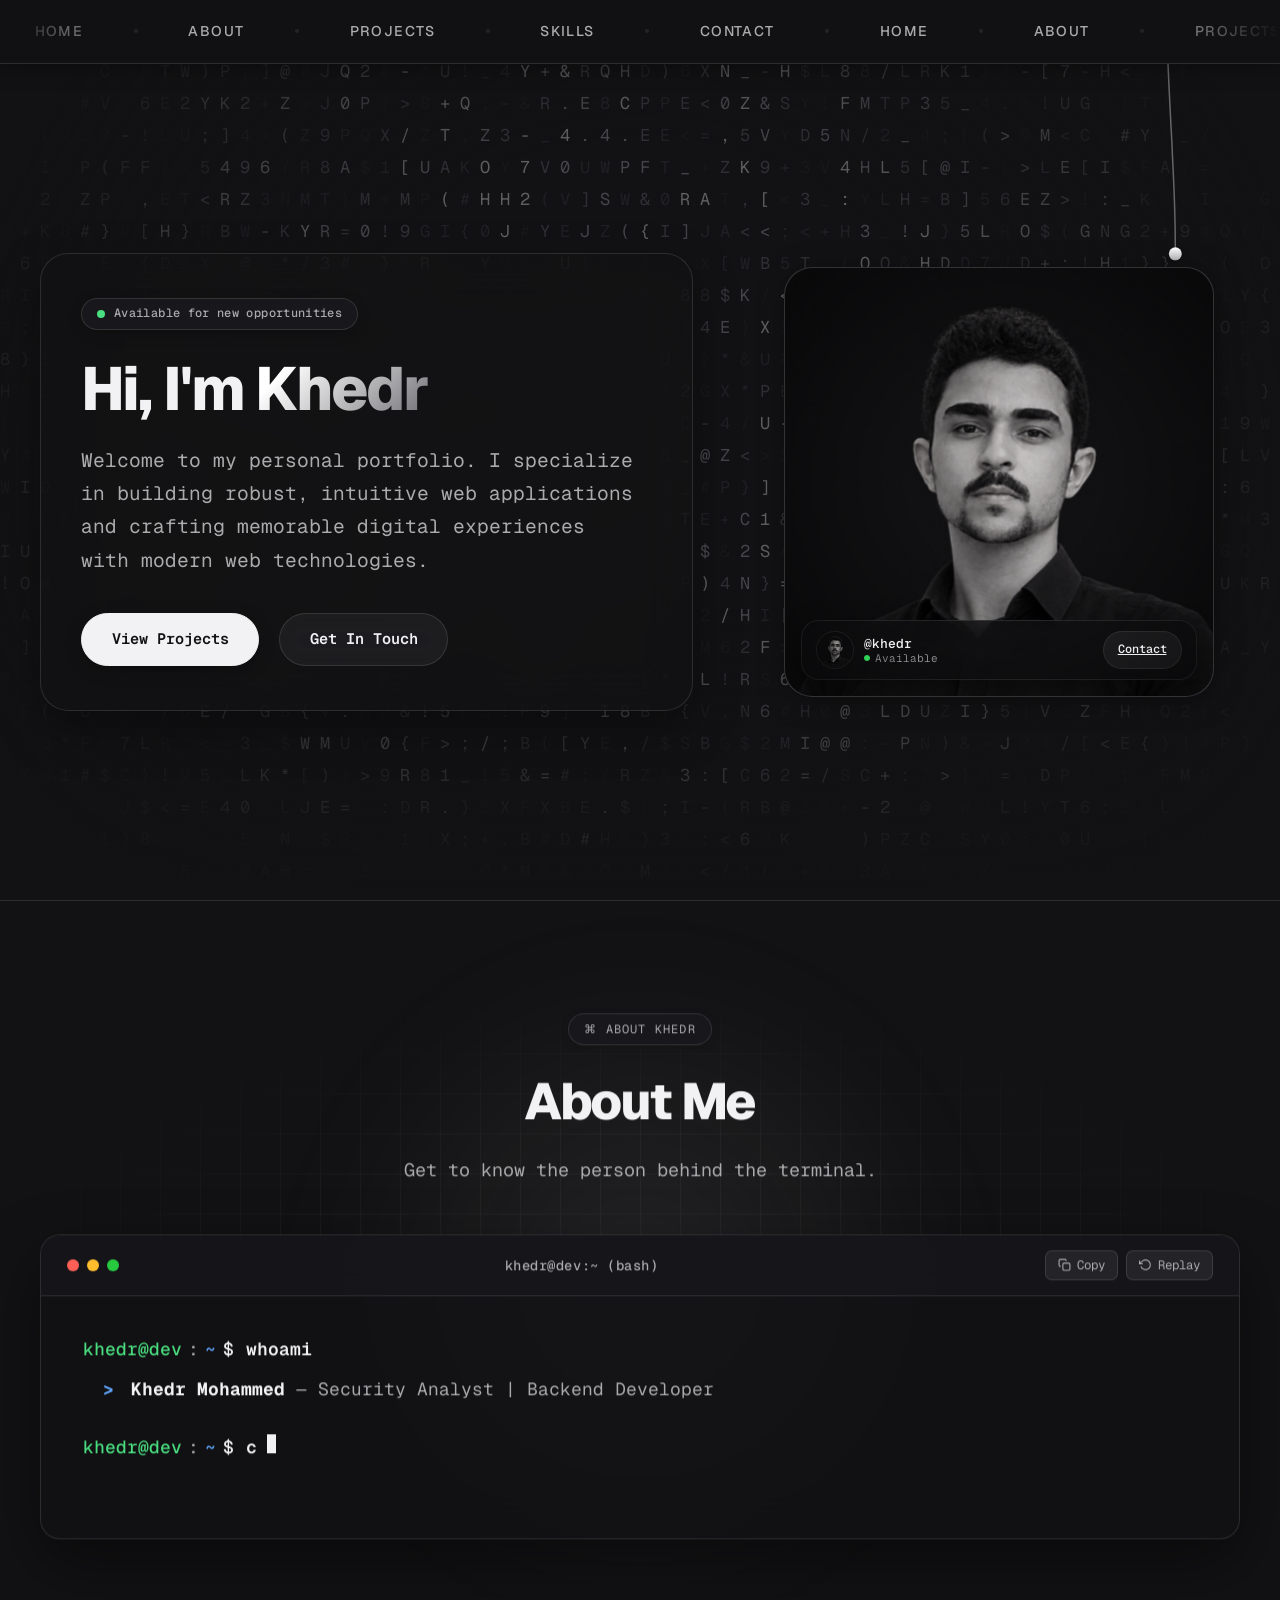
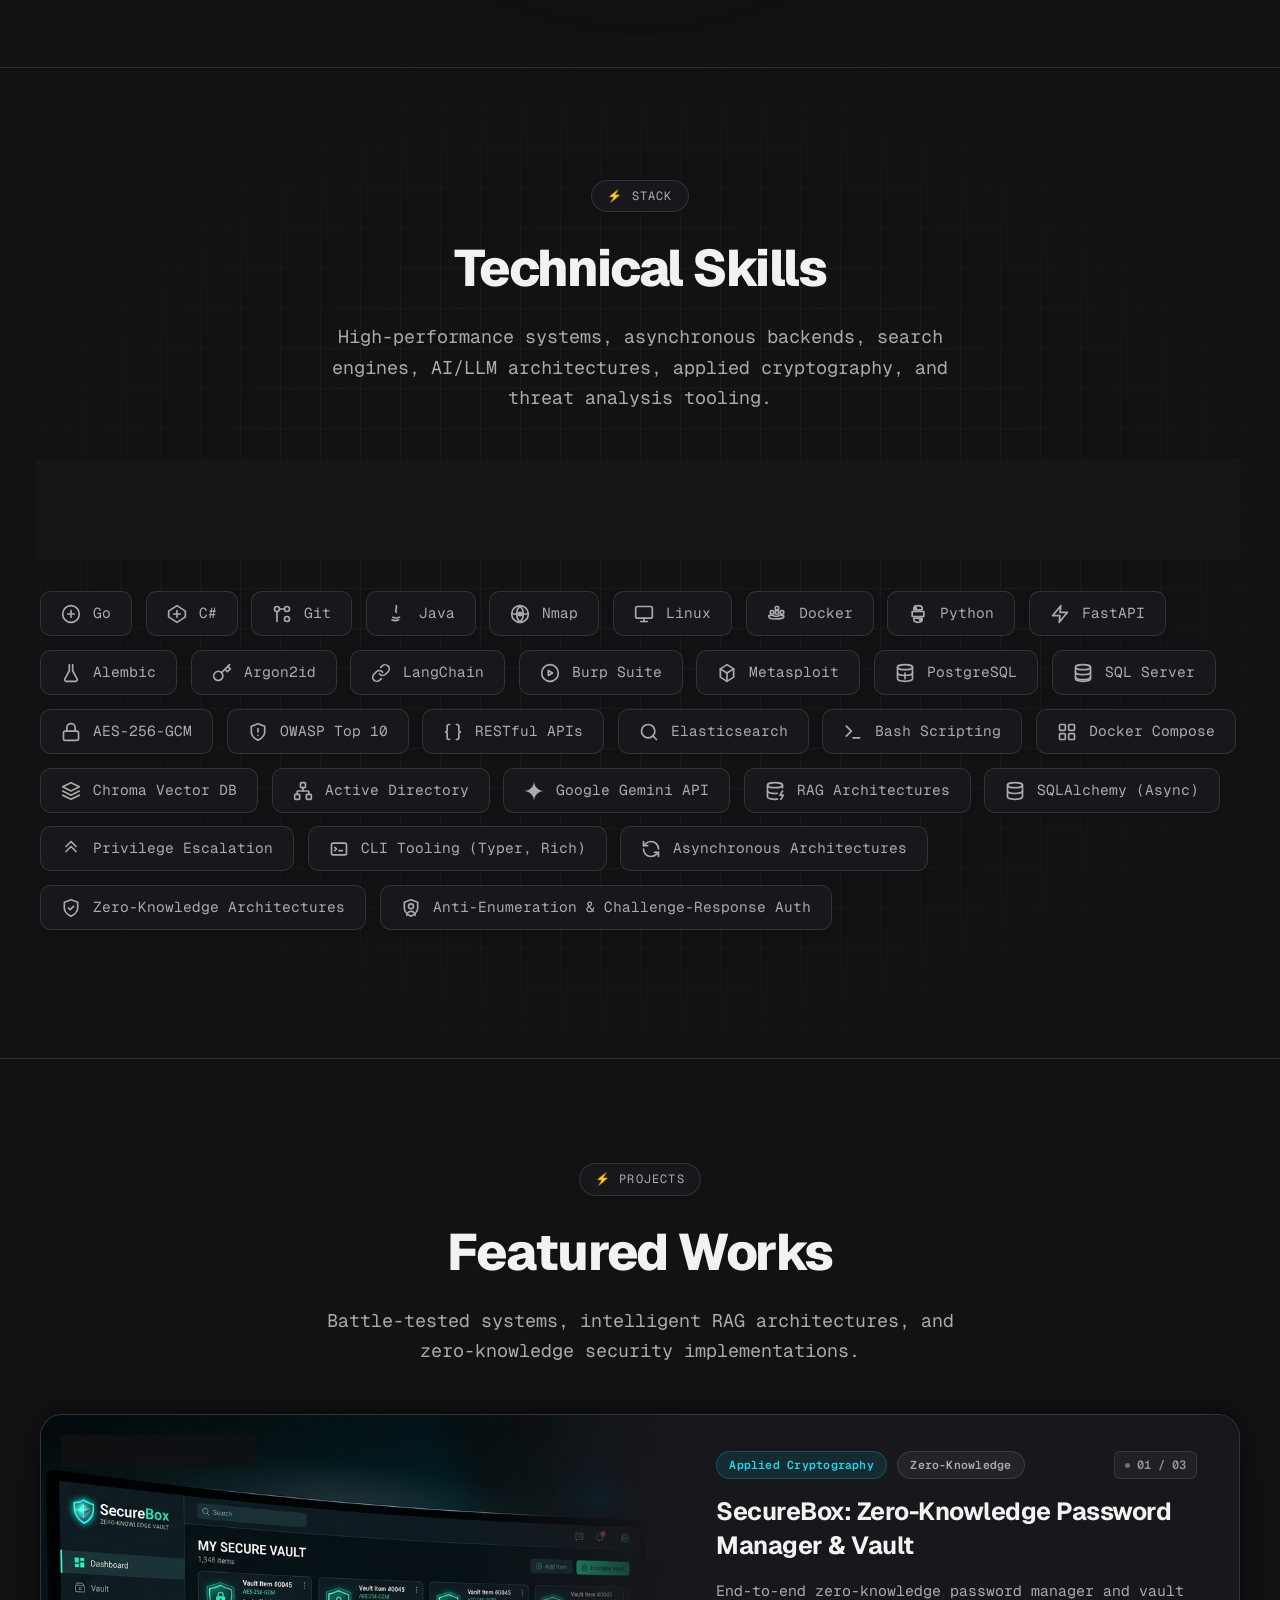
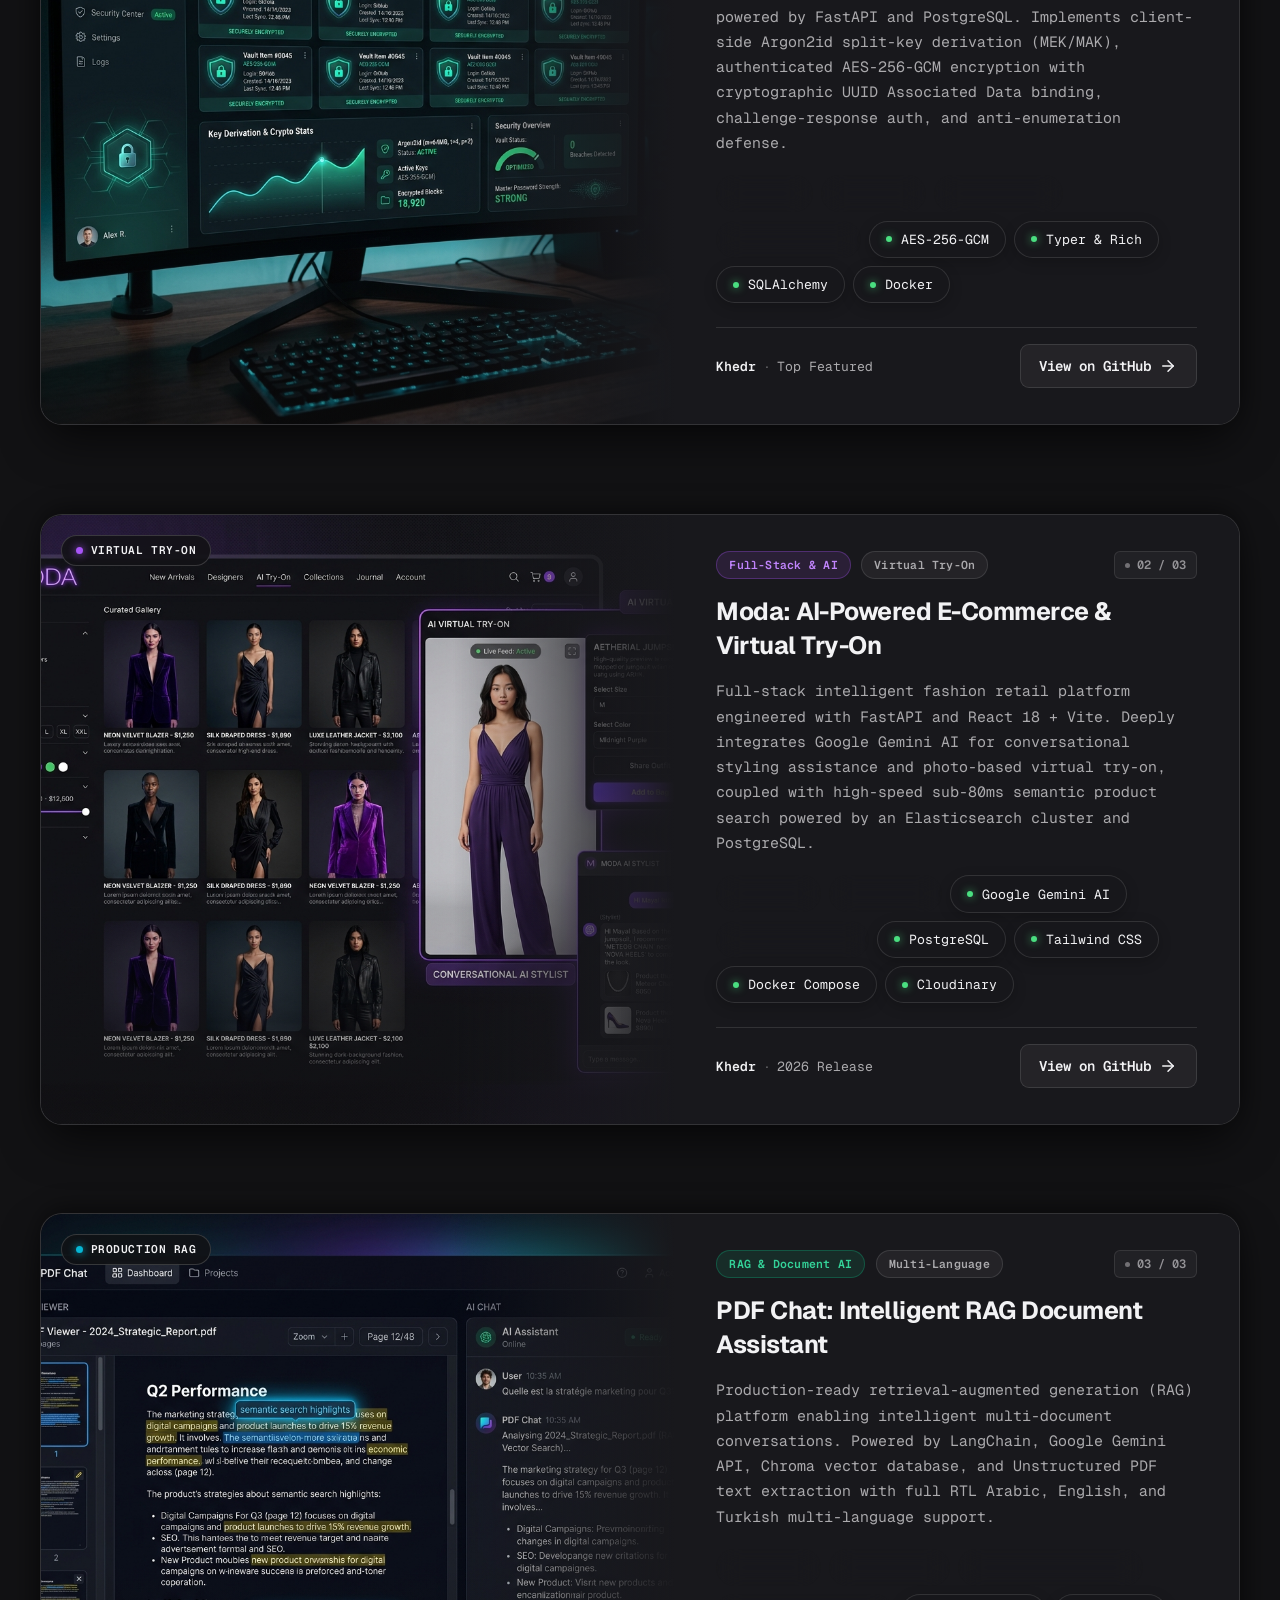
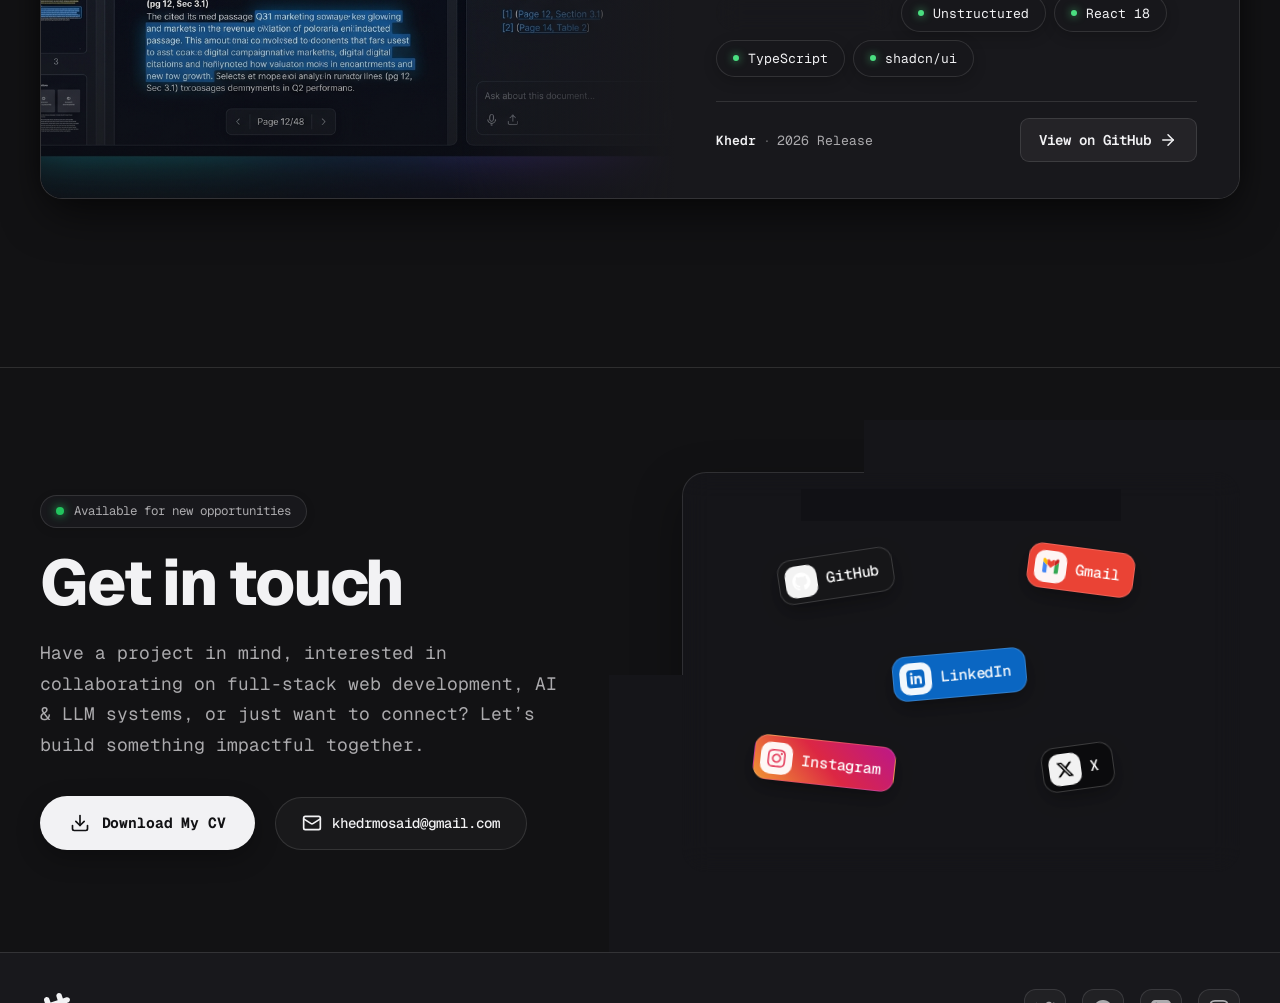
==== commit 6c03bdec: "feat: add interactive tech stack section with segmented category tabs and filtering" ====
--- a/index.html
+++ b/index.html
@@ -313,248 +313,271 @@
             <span>STACK</span>
           </div>
           <h2 class="section-title">Technical Skills</h2>
-          <p class="section-subtitle">Engineered with resilient architectures, secure-by-default backends, and offensive-defensive threat analysis.</p>
+          <p class="section-subtitle">High-performance systems, asynchronous backends, search engines, AI/LLM architectures, applied cryptography, and threat analysis tooling.</p>
         </div>
 
-        <!-- Skills Categories Grid -->
-        <div class="skills-grid">
-
-          <!-- Category 1: Programming Languages -->
-          <div class="skill-category-card specular-card">
-            <div class="category-header">
-              <h3 class="cat-title">Programming Languages</h3>
-            </div>
-            <div class="chips-wrap">
-              <div class="floating-chip">
-                <span class="chip-dot"></span>
-                <code>Python</code>
-              </div>
-              <div class="floating-chip">
-                <span class="chip-dot"></span>
-                <code>Go</code>
-              </div>
-              <div class="floating-chip">
-                <span class="chip-dot"></span>
-                <code>C#</code>
-              </div>
-              <div class="floating-chip">
-                <span class="chip-dot"></span>
-                <code>Java</code>
-              </div>
-            </div>
-          </div>
-
-          <!-- Category 2: Backend & Systems Development -->
-          <div class="skill-category-card specular-card">
-            <div class="category-header">
-              <h3 class="cat-title">Backend &amp; Systems Development</h3>
-            </div>
-            <div class="chips-wrap">
-              <div class="floating-chip">
-                <span class="chip-dot"></span>
-                <code>FastAPI</code>
-              </div>
-              <div class="floating-chip">
-                <span class="chip-dot"></span>
-                <code>.NET Framework</code>
-              </div>
-              <div class="floating-chip">
-                <span class="chip-dot"></span>
-                <code>Asynchronous Architectures</code>
-              </div>
-              <div class="floating-chip">
-                <span class="chip-dot"></span>
-                <code>RESTful APIs</code>
-              </div>
-              <div class="floating-chip">
-                <span class="chip-dot"></span>
-                <code>CLI Tooling (Typer, Rich)</code>
-              </div>
-            </div>
-          </div>
-
-          <!-- Category 3: Databases & Search Engines -->
-          <div class="skill-category-card specular-card">
-            <div class="category-header">
-              <h3 class="cat-title">Databases &amp; Search Engines</h3>
-            </div>
-            <div class="chips-wrap">
-              <div class="floating-chip">
-                <span class="chip-dot"></span>
-                <code>PostgreSQL</code>
-              </div>
-              <div class="floating-chip">
-                <span class="chip-dot"></span>
-                <code>SQL Server</code>
-              </div>
-              <div class="floating-chip">
-                <span class="chip-dot"></span>
-                <code>Elasticsearch</code>
-              </div>
-              <div class="floating-chip">
-                <span class="chip-dot"></span>
-                <code>Chroma Vector DB</code>
-              </div>
-              <div class="floating-chip">
-                <span class="chip-dot"></span>
-                <code>SQLAlchemy (Async)</code>
-              </div>
-              <div class="floating-chip">
-                <span class="chip-dot"></span>
-                <code>Alembic</code>
-              </div>
-            </div>
-          </div>
-
-          <!-- Category 4: AI & LLM Integration -->
-          <div class="skill-category-card specular-card">
-            <div class="category-header">
-              <h3 class="cat-title">AI &amp; LLM Integration</h3>
-            </div>
-            <div class="chips-wrap">
-              <div class="floating-chip">
-                <span class="chip-dot"></span>
-                <code>LangChain</code>
-              </div>
-              <div class="floating-chip">
-                <span class="chip-dot"></span>
-                <code>RAG Architectures</code>
-              </div>
-              <div class="floating-chip">
-                <span class="chip-dot"></span>
-                <code>Vector Embeddings (text-embedding-004)</code>
-              </div>
-              <div class="floating-chip">
-                <span class="chip-dot"></span>
-                <code>Google Gemini API</code>
-              </div>
-              <div class="floating-chip">
-                <span class="chip-dot"></span>
-                <code>Unstructured (Document Processing)</code>
-              </div>
-            </div>
-          </div>
-
-          <!-- Category 5: Applied Cryptography & Security -->
-          <div class="skill-category-card specular-card">
-            <div class="category-header">
-              <h3 class="cat-title">Applied Cryptography &amp; Security</h3>
-            </div>
-            <div class="chips-wrap">
-              <div class="floating-chip">
-                <span class="chip-dot"></span>
-                <code>Zero-Knowledge Architectures</code>
-              </div>
-              <div class="floating-chip">
-                <span class="chip-dot"></span>
-                <code>AES-256-GCM</code>
-              </div>
-              <div class="floating-chip">
-                <span class="chip-dot"></span>
-                <code>Argon2id</code>
-              </div>
-              <div class="floating-chip">
-                <span class="chip-dot"></span>
-                <code>RFC 6238 TOTP</code>
-              </div>
-              <div class="floating-chip">
-                <span class="chip-dot"></span>
-                <code>Anti-Enumeration &amp; Challenge-Response Auth</code>
-              </div>
-            </div>
-          </div>
-
-          <!-- Category 6: DevOps, Tools & Infrastructure -->
-          <div class="skill-category-card specular-card">
-            <div class="category-header">
-              <h3 class="cat-title">DevOps, Tools &amp; Infrastructure</h3>
-            </div>
-            <div class="chips-wrap">
-              <div class="floating-chip">
-                <span class="chip-dot"></span>
-                <code>Docker</code>
-              </div>
-              <div class="floating-chip">
-                <span class="chip-dot"></span>
-                <code>Docker Compose</code>
-              </div>
-              <div class="floating-chip">
-                <span class="chip-dot"></span>
-                <code>Git</code>
-              </div>
-              <div class="floating-chip">
-                <span class="chip-dot"></span>
-                <code>Linux</code>
-              </div>
-              <div class="floating-chip">
-                <span class="chip-dot"></span>
-                <code>Bash Scripting</code>
-              </div>
-            </div>
-          </div>
-
-          <!-- Category 7: Cybersecurity & Threat Analysis (Featured Full Width) -->
-          <div class="skill-category-card skill-card-wide specular-card">
-            <div class="category-header">
-              <h3 class="cat-title">Cybersecurity &amp; Threat Analysis</h3>
-            </div>
-            <div class="chips-wrap">
-              <div class="floating-chip">
-                <span class="chip-dot"></span>
-                <code>OWASP Top 10</code>
-              </div>
-              <div class="floating-chip">
-                <span class="chip-dot"></span>
-                <code>Endpoint Detection &amp; Response (EDR)</code>
-              </div>
-              <div class="floating-chip">
-                <span class="chip-dot"></span>
-                <code>Burp Suite</code>
-              </div>
-              <div class="floating-chip">
-                <span class="chip-dot"></span>
-                <code>Nmap</code>
-              </div>
-              <div class="floating-chip">
-                <span class="chip-dot"></span>
-                <code>Metasploit</code>
-              </div>
-              <div class="floating-chip">
-                <span class="chip-dot"></span>
-                <code>Active Directory Attacks (Pass-the-Hash, Kerberoasting)</code>
-              </div>
-              <div class="floating-chip">
-                <span class="chip-dot"></span>
-                <code>Privilege Escalation</code>
-              </div>
-            </div>
-          </div>
-
-          <!-- Category 8: Additional Skills -->
-          <div class="skill-category-card specular-card">
-            <div class="category-header">
-              <h3 class="cat-title">Additional Skills</h3>
-            </div>
-            <div class="chips-wrap">
-              <div class="floating-chip">
-                <span class="chip-dot"></span>
-                <code>Graphic Design</code>
-              </div>
-              <div class="floating-chip">
-                <span class="chip-dot"></span>
-                <code>Photo Editing</code>
-              </div>
-              <div class="floating-chip">
-                <span class="chip-dot"></span>
-                <code>Photography</code>
-              </div>
-              <div class="floating-chip">
-                <span class="chip-dot"></span>
-                <code>AI-Assisted Prototyping (Vibe Coding)</code>
-              </div>
-            </div>
-          </div>
-
+        <!-- Modern Interactive Stack Component (Enlarged & Borderless) -->
+        <div class="relative mx-auto w-full max-w-[1200px]" id="stackInteractiveContainer">
+          
+          <!-- Segmented Filter Tabs -->
+          <div class="stack-tabs-bar" role="tablist" aria-label="Tech Stack Categories">
+            
+            <button type="button" data-tab="all" role="tab" aria-selected="true" class="stack-tab-btn cursor-pointer">
+              <div class="stack-tab-indicator"></div>
+              <span class="stack-tab-label font-semibold text-[var(--bg)]">
+                <svg width="16" height="16" viewBox="0 0 24 24" fill="none" stroke="currentColor" stroke-width="2" stroke-linecap="round" stroke-linejoin="round"><polygon points="12 2 2 7 12 12 22 7 12 2"/><polyline points="2 17 12 22 22 17"/><polyline points="2 12 12 17 22 12"/></svg>
+                All
+              </span>
+            </button>
+
+            <button type="button" data-tab="languages" role="tab" aria-selected="false" class="stack-tab-btn cursor-pointer">
+              <span class="stack-tab-label text-[var(--muted)]">
+                <svg width="16" height="16" viewBox="0 0 24 24" fill="none" stroke="currentColor" stroke-width="2" stroke-linecap="round" stroke-linejoin="round"><polyline points="16 18 22 12 16 6"/><polyline points="8 6 2 12 8 18"/></svg>
+                Languages
+              </span>
+            </button>
+
+            <button type="button" data-tab="backend" role="tab" aria-selected="false" class="stack-tab-btn cursor-pointer">
+              <span class="stack-tab-label text-[var(--muted)]">
+                <svg width="16" height="16" viewBox="0 0 24 24" fill="none" stroke="currentColor" stroke-width="2" stroke-linecap="round" stroke-linejoin="round"><rect width="20" height="8" x="2" y="2" rx="2"/><rect width="20" height="8" x="2" y="14" rx="2"/><line x1="6" x2="6.01" y1="6" y2="6"/><line x1="6" x2="6.01" y1="18" y2="18"/></svg>
+                Backend &amp; Systems
+              </span>
+            </button>
+
+            <button type="button" data-tab="databases" role="tab" aria-selected="false" class="stack-tab-btn cursor-pointer">
+              <span class="stack-tab-label text-[var(--muted)]">
+                <svg width="16" height="16" viewBox="0 0 24 24" fill="none" stroke="currentColor" stroke-width="2" stroke-linecap="round" stroke-linejoin="round"><ellipse cx="12" cy="5" rx="9" ry="3"/><path d="M3 5v14a9 3 0 0 0 18 0V5"/><path d="M3 12a9 3 0 0 0 18 0"/></svg>
+                Databases &amp; Search
+              </span>
+            </button>
+
+            <button type="button" data-tab="ai" role="tab" aria-selected="false" class="stack-tab-btn cursor-pointer">
+              <span class="stack-tab-label text-[var(--muted)]">
+                <svg width="16" height="16" viewBox="0 0 24 24" fill="none" stroke="currentColor" stroke-width="2" stroke-linecap="round" stroke-linejoin="round"><path d="M12 2v4m0 12v4M4.93 4.93l2.83 2.83m8.48 8.48l2.83 2.83M2 12h4m12 0h4M4.93 19.07l2.83-2.83m8.48-8.48l2.83-2.83"/></svg>
+                AI &amp; LLM
+              </span>
+            </button>
+
+            <button type="button" data-tab="crypto" role="tab" aria-selected="false" class="stack-tab-btn cursor-pointer">
+              <span class="stack-tab-label text-[var(--muted)]">
+                <svg width="16" height="16" viewBox="0 0 24 24" fill="none" stroke="currentColor" stroke-width="2" stroke-linecap="round" stroke-linejoin="round"><rect width="18" height="11" x="3" y="11" rx="2" ry="2"/><path d="M7 11V7a5 5 0 0 1 10 0v4"/></svg>
+                Cryptography &amp; Security
+              </span>
+            </button>
+
+            <button type="button" data-tab="cybersecurity" role="tab" aria-selected="false" class="stack-tab-btn cursor-pointer">
+              <span class="stack-tab-label text-[var(--muted)]">
+                <svg width="16" height="16" viewBox="0 0 24 24" fill="none" stroke="currentColor" stroke-width="2" stroke-linecap="round" stroke-linejoin="round"><path d="M12 22s8-4 8-10V5l-8-3-8 3v7c0 6 8 10 8 10z"/></svg>
+                Threat Analysis
+              </span>
+            </button>
+
+            <button type="button" data-tab="devops" role="tab" aria-selected="false" class="stack-tab-btn cursor-pointer">
+              <span class="stack-tab-label text-[var(--muted)]">
+                <svg width="16" height="16" viewBox="0 0 24 24" fill="none" stroke="currentColor" stroke-width="2" stroke-linecap="round" stroke-linejoin="round"><rect width="8" height="8" x="2" y="2" rx="1"/><rect width="8" height="8" x="14" y="2" rx="1"/><rect width="8" height="8" x="14" y="14" rx="1"/><rect width="8" height="8" x="2" y="14" rx="1"/></svg>
+                DevOps &amp; Tools
+              </span>
+            </button>
+
+          </div>
+
+          <!-- Stack Chips Container -->
+          <!-- Stack Chips Container (Ordered Smallest First) -->
+          <div class="mt-7 flex flex-wrap gap-3" id="stackChipsContainer">
+            
+            <!-- 1. Go (2 chars) -->
+            <span data-category="languages" class="stack-chip group">
+              <svg width="20" height="20" viewBox="0 0 24 24" fill="none" stroke="currentColor" stroke-width="2" stroke-linecap="round" stroke-linejoin="round" class="group-hover:brightness-110"><circle cx="12" cy="12" r="10"/><path d="M8 12h8"/><path d="M12 8v8"/></svg>
+              Go
+            </span>
+
+            <!-- 2. C# (2 chars) -->
+            <span data-category="languages" class="stack-chip group">
+              <svg width="20" height="20" viewBox="0 0 24 24" fill="none" stroke="currentColor" stroke-width="2" stroke-linecap="round" stroke-linejoin="round" class="group-hover:brightness-110"><polygon points="12 2 22 8.5 22 15.5 12 22 2 15.5 2 8.5 12 2"/><line x1="12" y1="8" x2="12" y2="16"/><line x1="8" y1="12" x2="16" y2="12"/></svg>
+              C#
+            </span>
+
+            <!-- 3. Git (3 chars) -->
+            <span data-category="devops" class="stack-chip group">
+              <svg width="20" height="20" viewBox="0 0 24 24" fill="none" stroke="currentColor" stroke-width="2" stroke-linecap="round" stroke-linejoin="round" class="group-hover:brightness-110"><circle cx="18" cy="18" r="3"/><circle cx="6" cy="6" r="3"/><circle cx="18" cy="6" r="3"/><path d="M6 9v12"/><path d="M9 6h6"/></svg>
+              Git
+            </span>
+
+            <!-- 4. Java (4 chars) -->
+            <span data-category="languages" class="stack-chip group">
+              <svg width="20" height="20" viewBox="0 0 24 24" fill="none" stroke="currentColor" stroke-width="2" stroke-linecap="round" stroke-linejoin="round" class="group-hover:brightness-110"><path d="M6 19c2 1 6 1 8 0"/><path d="M7 16c2.5 1 5.5 1 8 0"/><path d="M11 2c2 3-2 5 0 8"/></svg>
+              Java
+            </span>
+
+            <!-- 5. Nmap (4 chars) -->
+            <span data-category="cybersecurity" class="stack-chip group">
+              <svg width="20" height="20" viewBox="0 0 24 24" fill="none" stroke="currentColor" stroke-width="2" stroke-linecap="round" stroke-linejoin="round" class="group-hover:brightness-110"><circle cx="12" cy="12" r="10"/><path d="M12 2a14.5 14.5 0 0 0 0 20 14.5 14.5 0 0 0 0-20"/><path d="M2 12h20"/><circle cx="12" cy="12" r="2" fill="currentColor"/></svg>
+              Nmap
+            </span>
+
+            <!-- 6. Linux (5 chars) -->
+            <span data-category="devops" class="stack-chip group">
+              <svg width="20" height="20" viewBox="0 0 24 24" fill="none" stroke="currentColor" stroke-width="2" stroke-linecap="round" stroke-linejoin="round" class="group-hover:brightness-110"><rect width="20" height="14" x="2" y="3" rx="2"/><line x1="8" y1="21" x2="16" y2="21"/><line x1="12" y1="17" x2="12" y2="21"/></svg>
+              Linux
+            </span>
+
+            <!-- 7. Docker (6 chars) -->
+            <span data-category="devops" class="stack-chip group">
+              <svg width="20" height="20" viewBox="0 0 24 24" fill="none" stroke="currentColor" stroke-width="2" stroke-linecap="round" stroke-linejoin="round" class="group-hover:brightness-110"><rect width="4" height="4" x="4" y="8" rx="1"/><rect width="4" height="4" x="10" y="8" rx="1"/><rect width="4" height="4" x="16" y="8" rx="1"/><rect width="4" height="4" x="10" y="3" rx="1"/><path d="M2 14c2-1 4-1 6 0s4 1 6 0 4-1 6 0v2c-2 2-6 2-10 2s-8 0-8-4z"/></svg>
+              Docker
+            </span>
+
+            <!-- 8. Python (6 chars) -->
+            <span data-category="languages" class="stack-chip group">
+              <svg width="20" height="20" viewBox="0 0 24 24" fill="none" stroke="currentColor" stroke-width="2" stroke-linecap="round" stroke-linejoin="round" class="group-hover:brightness-110"><path d="M12 2c5 0 5 3 5 3v2H7V5s0-3 5-3z"/><path d="M12 22c-5 0-5-3-5-3v-2h10v2s0 3-5 3z"/><path d="M5 9h14v6H5z"/><circle cx="9" cy="5" r="1" fill="currentColor"/><circle cx="15" cy="19" r="1" fill="currentColor"/></svg>
+              Python
+            </span>
+
+            <!-- 9. FastAPI (7 chars) -->
+            <span data-category="backend" class="stack-chip group">
+              <svg width="20" height="20" viewBox="0 0 24 24" fill="none" stroke="currentColor" stroke-width="2" stroke-linecap="round" stroke-linejoin="round" class="group-hover:brightness-110"><polygon points="13 2 3 14 12 14 11 22 21 10 12 10 13 2"/></svg>
+              FastAPI
+            </span>
+
+            <!-- 10. Alembic (7 chars) -->
+            <span data-category="databases" class="stack-chip group">
+              <svg width="20" height="20" viewBox="0 0 24 24" fill="none" stroke="currentColor" stroke-width="2" stroke-linecap="round" stroke-linejoin="round" class="group-hover:brightness-110"><path d="M10 2v7.31L4.54 19.34A2 2 0 0 0 6.27 22h11.46a2 2 0 0 0 1.73-2.66L14 9.31V2"/></svg>
+              Alembic
+            </span>
+
+            <!-- 11. Argon2id (8 chars) -->
+            <span data-category="crypto" class="stack-chip group">
+              <svg width="20" height="20" viewBox="0 0 24 24" fill="none" stroke="currentColor" stroke-width="2" stroke-linecap="round" stroke-linejoin="round" class="group-hover:brightness-110"><path d="m21 2-2 2m-7.61 7.61a5.5 5.5 0 1 1-7.778 7.778 5.5 5.5 0 0 1 7.777-7.777zm0 0L15.5 7.5m0 0 3 3L22 7l-3-3m-3.5 3.5L19 4"/></svg>
+              Argon2id
+            </span>
+
+            <!-- 12. LangChain (9 chars) -->
+            <span data-category="ai" class="stack-chip group">
+              <svg width="20" height="20" viewBox="0 0 24 24" fill="none" stroke="currentColor" stroke-width="2" stroke-linecap="round" stroke-linejoin="round" class="group-hover:brightness-110"><path d="M10 13a5 5 0 0 0 7.54.54l3-3a5 5 0 0 0-7.07-7.07l-1.72 1.71"/><path d="M14 11a5 5 0 0 0-7.54-.54l-3 3a5 5 0 0 0 7.07 7.07l1.71-1.71"/></svg>
+              LangChain
+            </span>
+
+            <!-- 13. Burp Suite (10 chars) -->
+            <span data-category="cybersecurity" class="stack-chip group">
+              <svg width="20" height="20" viewBox="0 0 24 24" fill="none" stroke="currentColor" stroke-width="2" stroke-linecap="round" stroke-linejoin="round" class="group-hover:brightness-110"><circle cx="12" cy="12" r="10"/><path d="m10 15 5-3-5-3v6Z"/></svg>
+              Burp Suite
+            </span>
+
+            <!-- 14. Metasploit (10 chars) -->
+            <span data-category="cybersecurity" class="stack-chip group">
+              <svg width="20" height="20" viewBox="0 0 24 24" fill="none" stroke="currentColor" stroke-width="2" stroke-linecap="round" stroke-linejoin="round" class="group-hover:brightness-110"><path d="m12 2l8 5v10l-8 5-8-5V7l8-5z"/><path d="M12 22V12"/><path d="m20 7-8 5-8-5"/></svg>
+              Metasploit
+            </span>
+
+            <!-- 15. PostgreSQL (10 chars) -->
+            <span data-category="databases" class="stack-chip group">
+              <svg width="20" height="20" viewBox="0 0 24 24" fill="none" stroke="currentColor" stroke-width="2" stroke-linecap="round" stroke-linejoin="round" class="group-hover:brightness-110"><ellipse cx="12" cy="5" rx="9" ry="3"/><path d="M3 5v14a9 3 0 0 0 18 0V5"/><path d="M3 12a9 3 0 0 0 18 0"/><path d="M12 12v7"/></svg>
+              PostgreSQL
+            </span>
+
+            <!-- 16. SQL Server (10 chars) -->
+            <span data-category="databases" class="stack-chip group">
+              <svg width="20" height="20" viewBox="0 0 24 24" fill="none" stroke="currentColor" stroke-width="2" stroke-linecap="round" stroke-linejoin="round" class="group-hover:brightness-110"><ellipse cx="12" cy="5" rx="9" ry="3"/><path d="M3 5v6a9 3 0 0 0 18 0V5"/><path d="M3 11v6a9 3 0 0 0 18 0v-6"/><path d="M3 17v2a9 3 0 0 0 18 0v-2"/></svg>
+              SQL Server
+            </span>
+
+            <!-- 17. AES-256-GCM (11 chars) -->
+            <span data-category="crypto" class="stack-chip group">
+              <svg width="20" height="20" viewBox="0 0 24 24" fill="none" stroke="currentColor" stroke-width="2" stroke-linecap="round" stroke-linejoin="round" class="group-hover:brightness-110"><rect width="18" height="11" x="3" y="11" rx="2" ry="2"/><path d="M7 11V7a5 5 0 0 1 10 0v4"/></svg>
+              AES-256-GCM
+            </span>
+
+            <!-- 18. OWASP Top 10 (12 chars) -->
+            <span data-category="cybersecurity" class="stack-chip group">
+              <svg width="20" height="20" viewBox="0 0 24 24" fill="none" stroke="currentColor" stroke-width="2" stroke-linecap="round" stroke-linejoin="round" class="group-hover:brightness-110"><path d="M12 22s8-4 8-10V5l-8-3-8 3v7c0 6 8 10 8 10z"/><line x1="12" y1="8" x2="12" y2="12"/><line x1="12" y1="16" x2="12.01" y2="16"/></svg>
+              OWASP Top 10
+            </span>
+
+            <!-- 19. RESTful APIs (12 chars) -->
+            <span data-category="backend" class="stack-chip group">
+              <svg width="20" height="20" viewBox="0 0 24 24" fill="none" stroke="currentColor" stroke-width="2" stroke-linecap="round" stroke-linejoin="round" class="group-hover:brightness-110"><path d="M8 3H7a2 2 0 0 0-2 2v5a2 2 0 0 1-2 2a2 2 0 0 1 2 2v5c0 1.1.9 2 2 2h1m8 0h1a2 2 0 0 0 2-2v-5c0-1.1.9-2 2-2a2 2 0 0 1-2-2V5a2 2 0 0 0-2-2h-1"/></svg>
+              RESTful APIs
+            </span>
+
+            <!-- 20. Elasticsearch (13 chars) -->
+            <span data-category="databases" class="stack-chip group">
+              <svg width="20" height="20" viewBox="0 0 24 24" fill="none" stroke="currentColor" stroke-width="2" stroke-linecap="round" stroke-linejoin="round" class="group-hover:brightness-110"><circle cx="11" cy="11" r="8"/><line x1="21" y1="21" x2="16.65" y2="16.65"/></svg>
+              Elasticsearch
+            </span>
+
+            <!-- 21. Bash Scripting (14 chars) -->
+            <span data-category="devops" class="stack-chip group">
+              <svg width="20" height="20" viewBox="0 0 24 24" fill="none" stroke="currentColor" stroke-width="2" stroke-linecap="round" stroke-linejoin="round" class="group-hover:brightness-110"><polyline points="4 17 10 11 4 5"/><line x1="12" y1="19" x2="20" y2="19"/></svg>
+              Bash Scripting
+            </span>
+
+            <!-- 22. Docker Compose (14 chars) -->
+            <span data-category="devops" class="stack-chip group">
+              <svg width="20" height="20" viewBox="0 0 24 24" fill="none" stroke="currentColor" stroke-width="2" stroke-linecap="round" stroke-linejoin="round" class="group-hover:brightness-110"><rect width="7" height="7" x="3" y="3" rx="1"/><rect width="7" height="7" x="14" y="3" rx="1"/><rect width="7" height="7" x="14" y="14" rx="1"/><rect width="7" height="7" x="3" y="14" rx="1"/></svg>
+              Docker Compose
+            </span>
+
+            <!-- 23. Chroma Vector DB (16 chars) -->
+            <span data-category="databases" class="stack-chip group">
+              <svg width="20" height="20" viewBox="0 0 24 24" fill="none" stroke="currentColor" stroke-width="2" stroke-linecap="round" stroke-linejoin="round" class="group-hover:brightness-110"><path d="M12 2L2 7l10 5 10-5-10-5zM2 17l10 5 10-5M2 12l10 5 10-5"/></svg>
+              Chroma Vector DB
+            </span>
+
+            <!-- 24. Active Directory (16 chars) -->
+            <span data-category="cybersecurity" class="stack-chip group">
+              <svg width="20" height="20" viewBox="0 0 24 24" fill="none" stroke="currentColor" stroke-width="2" stroke-linecap="round" stroke-linejoin="round" class="group-hover:brightness-110"><rect width="6" height="6" x="9" y="2" rx="1"/><rect width="6" height="6" x="2" y="16" rx="1"/><rect width="6" height="6" x="16" y="16" rx="1"/><path d="M5 16v-3a1 1 0 0 1 1-1h12a1 1 0 0 1 1 1v3"/><path d="M12 8v4"/></svg>
+              Active Directory
+            </span>
+
+            <!-- 25. Google Gemini API (17 chars) -->
+            <span data-category="ai" class="stack-chip group">
+              <svg width="20" height="20" viewBox="0 0 24 24" fill="currentColor" class="group-hover:brightness-110"><path d="M11.04 19.32Q12 21.51 12 24q0-2.49.93-4.68q.96-2.19 2.58-3.81t3.81-2.55Q21.51 12 24 12q-2.49 0-4.68-.93a12.3 12.3 0 0 1-3.81-2.58a12.3 12.3 0 0 1-2.58-3.81Q12 2.49 12 0q0 2.49-.96 4.68q-.93 2.19-2.55 3.81a12.3 12.3 0 0 1-3.81 2.58Q2.49 12 0 12q2.49 0 4.68.96q2.19.93 3.81 2.55t2.55 3.81"/></svg>
+              Google Gemini API
+            </span>
+
+            <!-- 26. RAG Architectures (17 chars) -->
+            <span data-category="ai" class="stack-chip group">
+              <svg width="20" height="20" viewBox="0 0 24 24" fill="none" stroke="currentColor" stroke-width="2" stroke-linecap="round" stroke-linejoin="round" class="group-hover:brightness-110"><ellipse cx="12" cy="5" rx="9" ry="3"/><path d="M3 5v14a9 3 0 0 0 12 2.84M21 5v3m0 4l-3 5h4l-3 5"/><path d="M3 12a9 3 0 0 0 11.59 2.87"/></svg>
+              RAG Architectures
+            </span>
+
+            <!-- 27. SQLAlchemy (Async) (18 chars) -->
+            <span data-category="databases" class="stack-chip group">
+              <svg width="20" height="20" viewBox="0 0 24 24" fill="none" stroke="currentColor" stroke-width="2" stroke-linecap="round" stroke-linejoin="round" class="group-hover:brightness-110"><ellipse cx="12" cy="5" rx="9" ry="3"/><path d="M3 5v14a9 3 0 0 0 18 0V5"/><path d="M3 12a9 3 0 0 0 18 0"/></svg>
+              SQLAlchemy (Async)
+            </span>
+
+            <!-- 28. Privilege Escalation (20 chars) -->
+            <span data-category="cybersecurity" class="stack-chip group">
+              <svg width="20" height="20" viewBox="0 0 24 24" fill="none" stroke="currentColor" stroke-width="2" stroke-linecap="round" stroke-linejoin="round" class="group-hover:brightness-110"><polyline points="18 15 12 9 6 15"/><polyline points="18 9 12 3 6 9"/></svg>
+              Privilege Escalation
+            </span>
+
+            <!-- 29. CLI Tooling (Typer, Rich) (26 chars) -->
+            <span data-category="backend" class="stack-chip group">
+              <svg width="20" height="20" viewBox="0 0 24 24" fill="none" stroke="currentColor" stroke-width="2" stroke-linecap="round" stroke-linejoin="round" class="group-hover:brightness-110"><rect width="18" height="14" x="3" y="5" rx="2"/><polyline points="7 10 9 12 7 14"/><line x1="12" y1="14" x2="16" y2="14"/></svg>
+              CLI Tooling (Typer, Rich)
+            </span>
+
+            <!-- 30. Asynchronous Architectures (27 chars) -->
+            <span data-category="backend" class="stack-chip group">
+              <svg width="20" height="20" viewBox="0 0 24 24" fill="none" stroke="currentColor" stroke-width="2" stroke-linecap="round" stroke-linejoin="round" class="group-hover:brightness-110"><path d="M21 12a9 9 0 0 0-9-9 9.75 9.75 0 0 0-6.74 2.74L3 8"/><path d="M3 3v5h5"/><path d="M3 12a9 9 0 0 0 9 9 9.75 9.75 0 0 0 6.74-2.74L21 16"/><path d="M16 16h5v5"/></svg>
+              Asynchronous Architectures
+            </span>
+
+            <!-- 31. Zero-Knowledge Architectures (28 chars) -->
+            <span data-category="crypto" class="stack-chip group">
+              <svg width="20" height="20" viewBox="0 0 24 24" fill="none" stroke="currentColor" stroke-width="2" stroke-linecap="round" stroke-linejoin="round" class="group-hover:brightness-110"><path d="M12 22s8-4 8-10V5l-8-3-8 3v7c0 6 8 10 8 10z"/><path d="m9 12 2 2 4-4"/></svg>
+              Zero-Knowledge Architectures
+            </span>
+
+            <!-- 32. Anti-Enumeration & Challenge-Response Auth (43 chars) -->
+            <span data-category="crypto" class="stack-chip group">
+              <svg width="20" height="20" viewBox="0 0 24 24" fill="none" stroke="currentColor" stroke-width="2" stroke-linecap="round" stroke-linejoin="round" class="group-hover:brightness-110"><path d="M12 22s8-4 8-10V5l-8-3-8 3v7c0 6 8 10 8 10z"/><circle cx="12" cy="10" r="3"/><path d="M7 21a5 5 0 0 1 10 0"/></svg>
+              Anti-Enumeration &amp; Challenge-Response Auth
+            </span>
+
+          </div>
         </div>
       </div>
     </section>
--- a/style.css
+++ b/style.css
@@ -40,6 +40,14 @@
   --behind-glow-size: 55%;
   --inner-gradient: linear-gradient(145deg, rgba(24, 24, 28, 0.85) 0%, rgba(18, 18, 20, 0.95) 100%);
   --card-radius: 28px;
+
+  /* Modern Stack Section Token Aliases (Dark Theme) */
+  --line: rgba(171, 170, 173, 0.18);
+  --chip: rgba(24, 24, 28, 0.72);
+  --fg: #f2f2f4;
+  --bg: #121214;
+  --muted: #abaaad;
+  --card: #18181c;
 }
 
 [data-theme="light"] {
@@ -55,6 +63,14 @@
   --shadow-color: rgba(18, 18, 20, 0.15);
   --gradient-glow: linear-gradient(135deg, #abaaad 0%, #68676d 50%, #121214 100%);
   --pullcord-ink: rgba(18, 18, 20, 0.6);
+
+  /* Modern Stack Section Token Aliases (Light Theme) */
+  --line: rgba(18, 18, 20, 0.2);
+  --chip: rgba(215, 214, 218, 0.75);
+  --fg: #121214;
+  --bg: #cac9cc;
+  --muted: #4e4d52;
+  --card: #d7d6da;
 
   /* ProfileCard light mode overrides */
   --behind-glow-color: rgba(18, 18, 20, 0.22);
@@ -718,7 +734,7 @@
 
 .about-section {
   position: relative;
-  padding: 7rem 1.5rem 8rem;
+  padding: 7rem 2rem 8rem;
   overflow: hidden;
   background-color: var(--bg-color);
   border-top: 1px solid var(--border-color);
@@ -728,7 +744,7 @@
 .parallax-container {
   position: relative;
   width: 100%;
-  max-width: 1100px;
+  max-width: 1200px;
   margin: 0 auto;
   display: flex;
   align-items: center;
@@ -838,7 +854,8 @@
 /* Magic UI Terminal Window */
 .terminal-window {
   width: 100%;
-  max-width: 920px;
+  max-width: 1200px;
+  margin: 0 auto;
   border-radius: 20px;
   background: rgba(18, 18, 20, 0.76);
   backdrop-filter: blur(24px);
@@ -1087,7 +1104,7 @@
 
 .skills-section {
   position: relative;
-  padding: 7rem 1.5rem 8rem;
+  padding: 7rem 2rem 8rem;
   background-color: var(--bg-color);
   border-top: 1px solid var(--border-color);
   transition: var(--theme-transition);
@@ -1100,6 +1117,347 @@
   width: 100%;
   max-width: 1200px;
   margin: 0 auto;
+}
+
+/* ==========================================================================
+   Modern Interactive Stack Section
+   ========================================================================== */
+
+.max-w-\[760px\] {
+  max-width: 760px !important;
+}
+
+.border-x {
+  border-left-width: 1px !important;
+  border-right-width: 1px !important;
+}
+
+.border-dashed {
+  border-style: dashed !important;
+}
+
+.border-\[var\(--line\)\] {
+  border-color: var(--line) !important;
+}
+
+.px-6 {
+  padding-left: 1.5rem !important;
+  padding-right: 1.5rem !important;
+}
+
+.py-6 {
+  padding-top: 1.5rem !important;
+  padding-bottom: 1.5rem !important;
+}
+
+@media (min-width: 640px) {
+  .sm\:px-8 {
+    padding-left: 2rem !important;
+    padding-right: 2rem !important;
+  }
+}
+
+.gap-1\.5 {
+  gap: 0.375rem !important;
+}
+
+.gap-2 {
+  gap: 0.5rem !important;
+}
+
+.gap-2\.5 {
+  gap: 0.625rem !important;
+}
+
+.rounded-lg {
+  border-radius: 0.5rem !important;
+}
+
+.rounded-md {
+  border-radius: 0.375rem !important;
+}
+
+.p-1 {
+  padding: 0.25rem !important;
+}
+
+.px-3 {
+  padding-left: 0.75rem !important;
+  padding-right: 0.75rem !important;
+}
+
+.py-1\.5 {
+  padding-top: 0.375rem !important;
+  padding-bottom: 0.375rem !important;
+}
+
+.mt-6 {
+  margin-top: 1.5rem !important;
+}
+
+.text-\[12px\] {
+  font-size: 12px !important;
+  line-height: 1rem !important;
+}
+
+.font-medium {
+  font-weight: 500 !important;
+}
+
+.font-semibold {
+  font-weight: 600 !important;
+}
+
+.cursor-pointer {
+  cursor: pointer !important;
+}
+
+.cursor-default {
+  cursor: default !important;
+}
+
+.bg-\[var\(--chip\)\] {
+  background-color: var(--chip) !important;
+}
+
+.bg-\[var\(--fg\)\] {
+  background-color: var(--fg) !important;
+}
+
+.bg-\[var\(--card\)\] {
+  background-color: var(--card) !important;
+}
+
+.text-\[var\(--bg\)\] {
+  color: var(--bg) !important;
+}
+
+.text-\[var\(--fg\)\] {
+  color: var(--fg) !important;
+}
+
+.text-\[var\(--muted\)\] {
+  color: var(--muted) !important;
+}
+
+.border {
+  border-width: 1px !important;
+  border-style: solid !important;
+}
+
+.size-3\.5 {
+  width: 14px !important;
+  height: 14px !important;
+}
+
+.size-4 {
+  width: 16px !important;
+  height: 16px !important;
+}
+
+.shrink-0 {
+  flex-shrink: 0 !important;
+}
+
+.shadow-sm {
+  box-shadow: 0 1px 2px 0 rgba(0, 0, 0, 0.12) !important;
+}
+
+.shadow-xs {
+  box-shadow: 0 1px 2px 0 rgba(0, 0, 0, 0.05) !important;
+}
+
+.transition-colors {
+  transition-property: color, background-color, border-color, text-decoration-color, fill, stroke !important;
+}
+
+.duration-200 {
+  transition-duration: 200ms !important;
+}
+
+.transition-all {
+  transition-property: all !important;
+}
+
+.relative {
+  position: relative !important;
+}
+
+.flex {
+  display: flex !important;
+}
+
+.inline-flex {
+  display: inline-flex !important;
+}
+
+.flex-wrap {
+  flex-wrap: wrap !important;
+}
+
+.items-center {
+  align-items: center !important;
+}
+
+.z-10 {
+  z-index: 10 !important;
+}
+
+.w-full {
+  width: 100% !important;
+}
+
+.mx-auto {
+  margin-left: auto !important;
+  margin-right: auto !important;
+}
+
+/* Stack Section Container (Unified 1200px & Borderless) */
+#stackInteractiveContainer {
+  position: relative !important;
+  max-width: 1200px !important;
+  margin-left: auto !important;
+  margin-right: auto !important;
+  width: 100% !important;
+  border: none !important;
+  padding: 0 !important;
+}
+
+/* Stack Segmented Tab Bar */
+.stack-tabs-bar {
+  display: flex !important;
+  flex-wrap: wrap !important;
+  gap: 0.5rem !important;
+  border-radius: 0.85rem !important;
+  border: 1px solid var(--line) !important;
+  background-color: var(--chip) !important;
+  padding: 0.45rem !important;
+  backdrop-filter: blur(12px) !important;
+  -webkit-backdrop-filter: blur(12px) !important;
+}
+
+/* Stack Segmented Tab Button & Active Indicator */
+.stack-tab-btn {
+  position: relative !important;
+  display: inline-flex !important;
+  align-items: center !important;
+  gap: 0.6rem !important;
+  border-radius: 0.6rem !important;
+  padding: 0.65rem 1.25rem !important;
+  font-size: 14.5px !important;
+  font-weight: 500 !important;
+  letter-spacing: -0.01em !important;
+  cursor: pointer !important;
+  background: transparent !important;
+  border: none !important;
+  color: inherit !important;
+  outline: none !important;
+  -webkit-appearance: none !important;
+  appearance: none !important;
+  overflow: visible !important;
+  transition: color 200ms ease !important;
+}
+
+.stack-tab-btn:focus-visible {
+  outline: 2px solid var(--fg);
+  outline-offset: 2px;
+}
+
+/* Constrain active indicator strictly to the tab button bounds */
+.stack-tab-btn .stack-tab-indicator {
+  position: absolute !important;
+  inset: 0 !important;
+  top: 0 !important;
+  left: 0 !important;
+  width: 100% !important;
+  height: 100% !important;
+  border-radius: 0.6rem !important;
+  background-color: var(--fg) !important;
+  box-shadow: 0 2px 8px rgba(0, 0, 0, 0.16) !important;
+  z-index: 1 !important;
+  pointer-events: none !important;
+}
+
+.stack-tab-btn .stack-tab-label {
+  position: relative !important;
+  z-index: 2 !important;
+  display: inline-flex !important;
+  align-items: center !important;
+  gap: 0.55rem !important;
+}
+
+.stack-tab-btn .stack-tab-label svg {
+  width: 16px !important;
+  height: 16px !important;
+  flex-shrink: 0 !important;
+}
+
+.stack-tab-btn:hover .stack-tab-label.text-\[var\(--muted\)\] {
+  color: var(--fg) !important;
+}
+
+/* Stack Chips Container */
+#stackChipsContainer {
+  margin-top: 2rem !important;
+  display: flex !important;
+  flex-wrap: wrap !important;
+  gap: 0.85rem !important;
+}
+
+/* Stack Chips Micro-Interactions (Larger & Premium) */
+.stack-chip {
+  display: inline-flex !important;
+  align-items: center !important;
+  gap: 0.75rem !important;
+  border-radius: 0.65rem !important;
+  border: 1px solid var(--line) !important;
+  background-color: var(--card) !important;
+  padding: 0.65rem 1.25rem !important;
+  font-family: var(--font-mono) !important;
+  font-size: 14.5px !important;
+  line-height: 1.4rem !important;
+  color: var(--muted) !important;
+  cursor: default !important;
+  transition: all 220ms cubic-bezier(0.16, 1, 0.3, 1) !important;
+  box-shadow: 0 2px 6px rgba(0, 0, 0, 0.06) !important;
+  user-select: none;
+  -webkit-user-select: none;
+  will-change: transform;
+}
+
+.stack-chip svg {
+  width: 20px !important;
+  height: 20px !important;
+  flex-shrink: 0 !important;
+}
+
+.stack-chip:hover {
+  transform: translateY(-2px) !important;
+  border-color: var(--fg) !important;
+  background-color: var(--fg) !important;
+  color: var(--bg) !important;
+  box-shadow: 0 6px 18px rgba(0, 0, 0, 0.22) !important;
+}
+
+.stack-chip:hover svg[stroke="currentColor"] {
+  stroke: var(--bg) !important;
+}
+
+.stack-chip:hover svg[fill="currentColor"] {
+  fill: var(--bg) !important;
+}
+
+.stack-chip:hover .group-hover\:brightness-110 {
+  filter: brightness(1.15) !important;
+}
+
+.stack-chip:hover .group-hover\:filter {
+  filter: drop-shadow(0 0 6px rgba(255, 255, 255, 0.25)) !important;
+}
+
+/* Tab Filtering Visibility */
+.stack-chip.is-filtered-out {
+  display: none !important;
 }
 
 .skills-grid {
@@ -1341,7 +1699,7 @@
   position: relative;
   width: 100%;
   margin: 0;
-  padding: 6.5rem 1.5rem 8.5rem;
+  padding: 6.5rem 2rem 8.5rem;
   scroll-margin-top: var(--nav-height);
   border-top: 1px solid var(--border-color);
   background-color: var(--bg-color);
@@ -1367,7 +1725,7 @@
 }
 
 .projects-container {
-  max-width: 1140px;
+  max-width: 1200px;
   width: 100%;
   margin: 0 auto;
   position: relative;
@@ -1380,7 +1738,7 @@
   display: flex;
   flex-direction: column;
   width: 100%;
-  max-width: 1100px;
+  max-width: 1200px;
   margin: 3rem auto 0;
   position: relative;
   box-sizing: border-box;
@@ -2470,3 +2828,66 @@
   }
 }
 
+/* ==========================================================================
+   Unified Container & Section Side Spacing System (1200px Flush Alignment)
+   ========================================================================== */
+
+.hero-section,
+.about-section,
+.skills-section,
+.projects-section,
+.contact-section {
+  padding-left: 2rem !important;
+  padding-right: 2rem !important;
+  box-sizing: border-box !important;
+}
+
+.hero-container,
+.about-container,
+.parallax-container,
+.terminal-window,
+.skills-container,
+#stackInteractiveContainer,
+.projects-container,
+.contact-container {
+  width: 100% !important;
+  max-width: 1200px !important;
+  margin-left: auto !important;
+  margin-right: auto !important;
+  box-sizing: border-box !important;
+}
+
+@media (max-width: 992px) {
+  .hero-section,
+  .about-section,
+  .skills-section,
+  .projects-section,
+  .contact-section {
+    padding-left: 1.5rem !important;
+    padding-right: 1.5rem !important;
+  }
+}
+
+@media (max-width: 768px) {
+  .hero-section,
+  .about-section,
+  .skills-section,
+  .projects-section,
+  .contact-section {
+    padding-left: 1.25rem !important;
+    padding-right: 1.25rem !important;
+  }
+}
+
+@media (max-width: 480px) {
+  .hero-section,
+  .about-section,
+  .skills-section,
+  .projects-section,
+  .contact-section {
+    padding-left: 0.85rem !important;
+    padding-right: 0.85rem !important;
+  }
+}
+
+
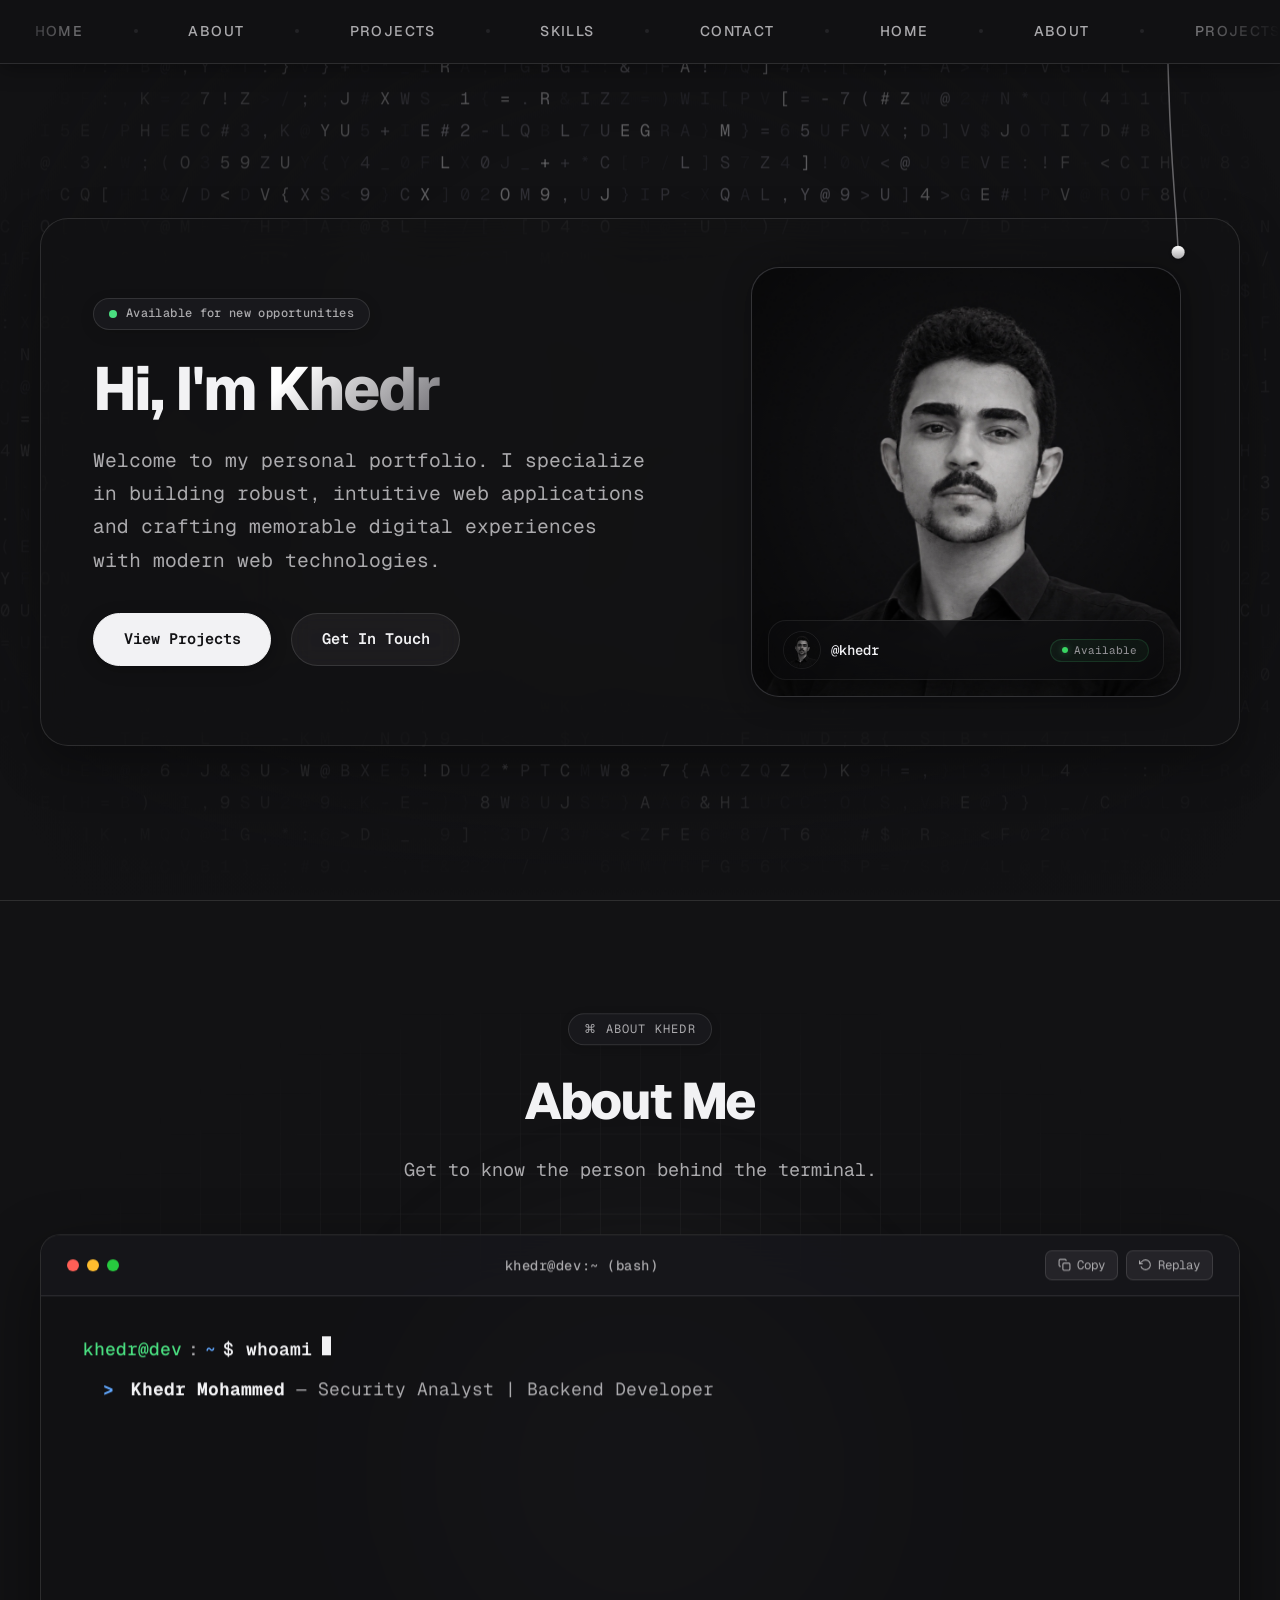
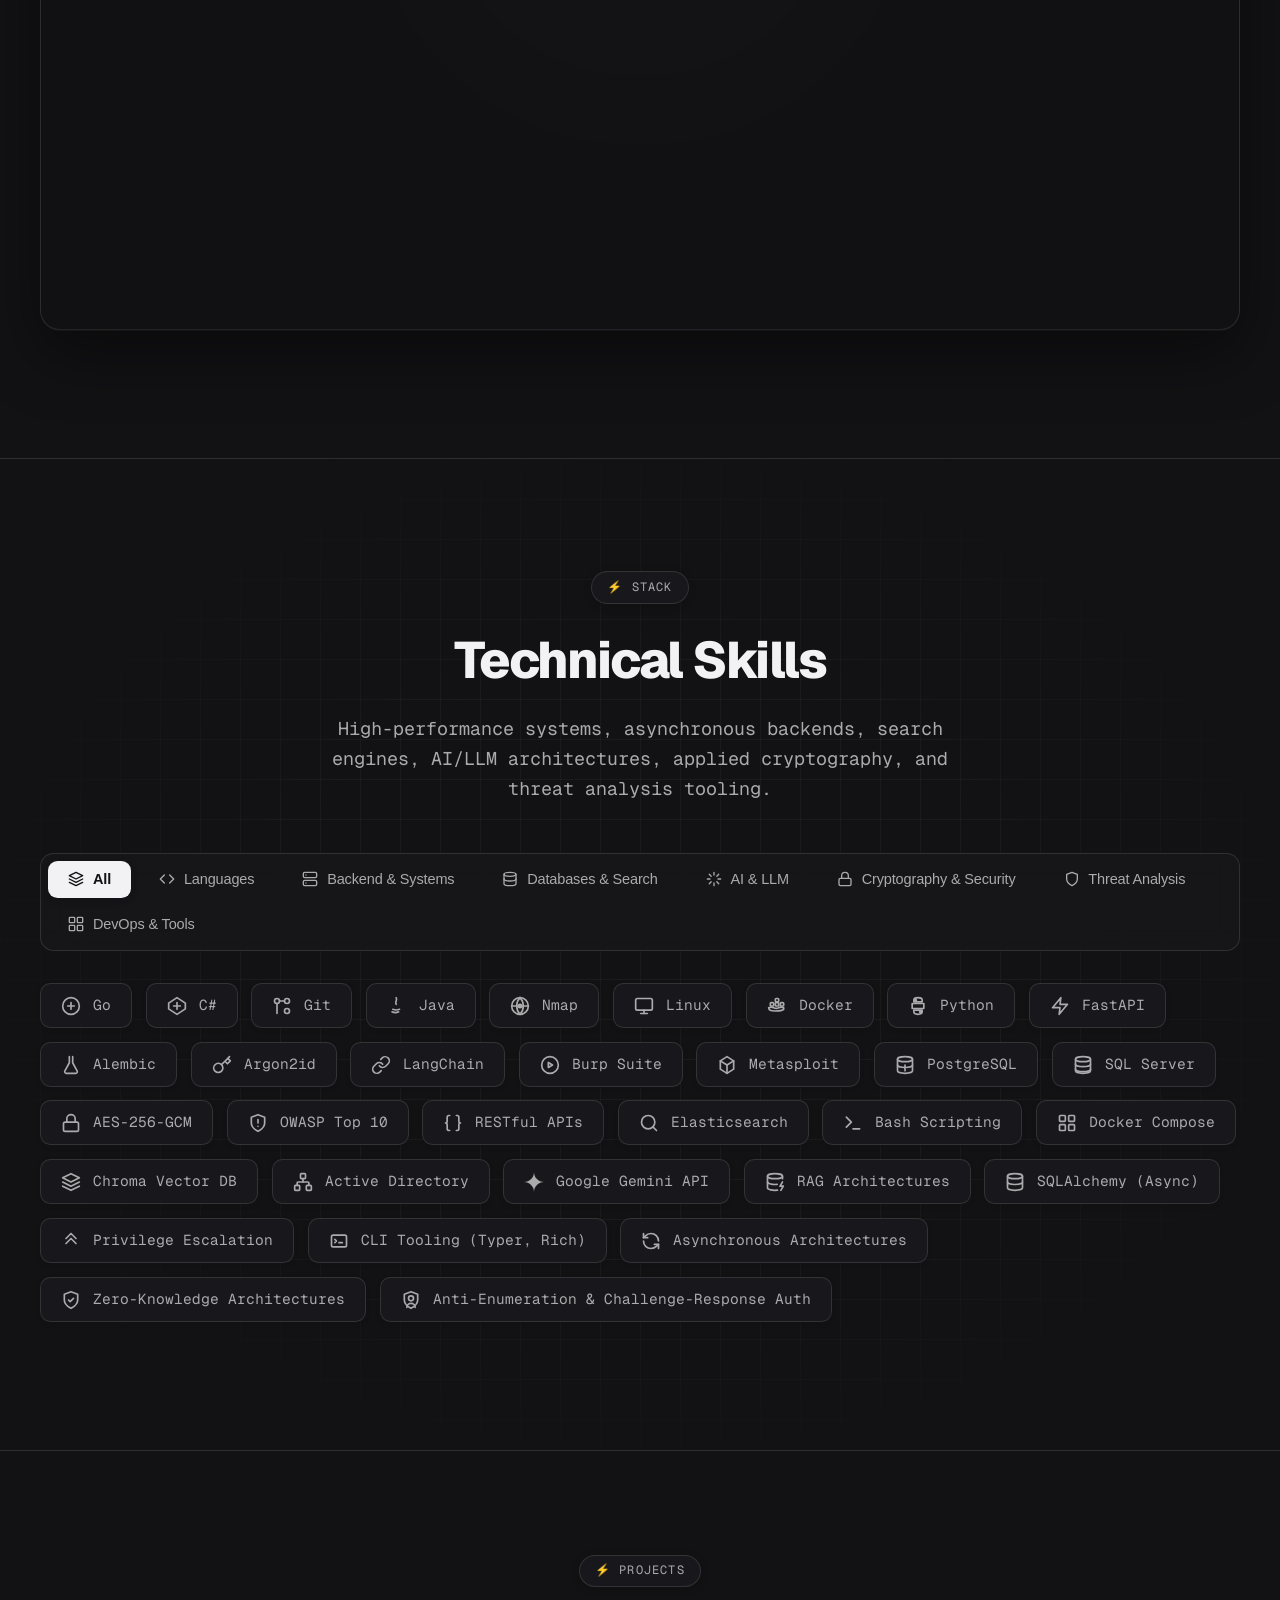
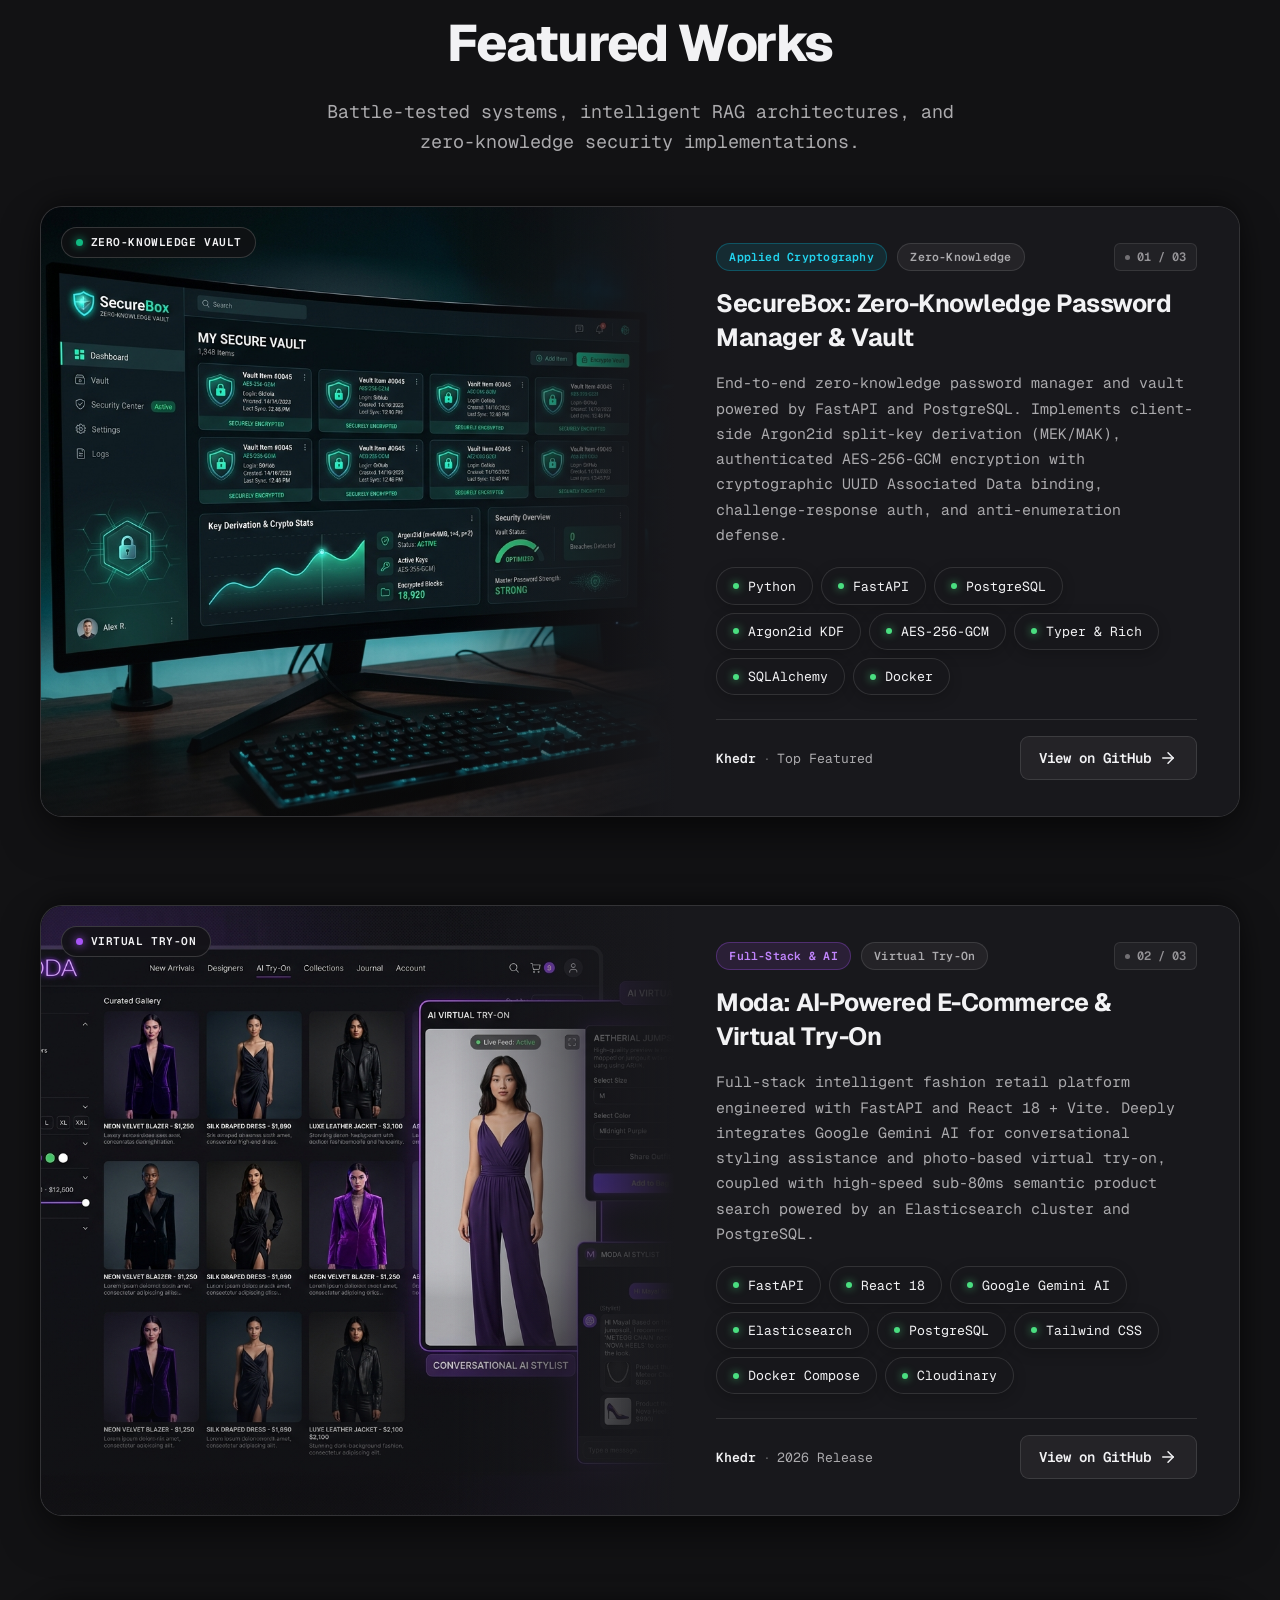
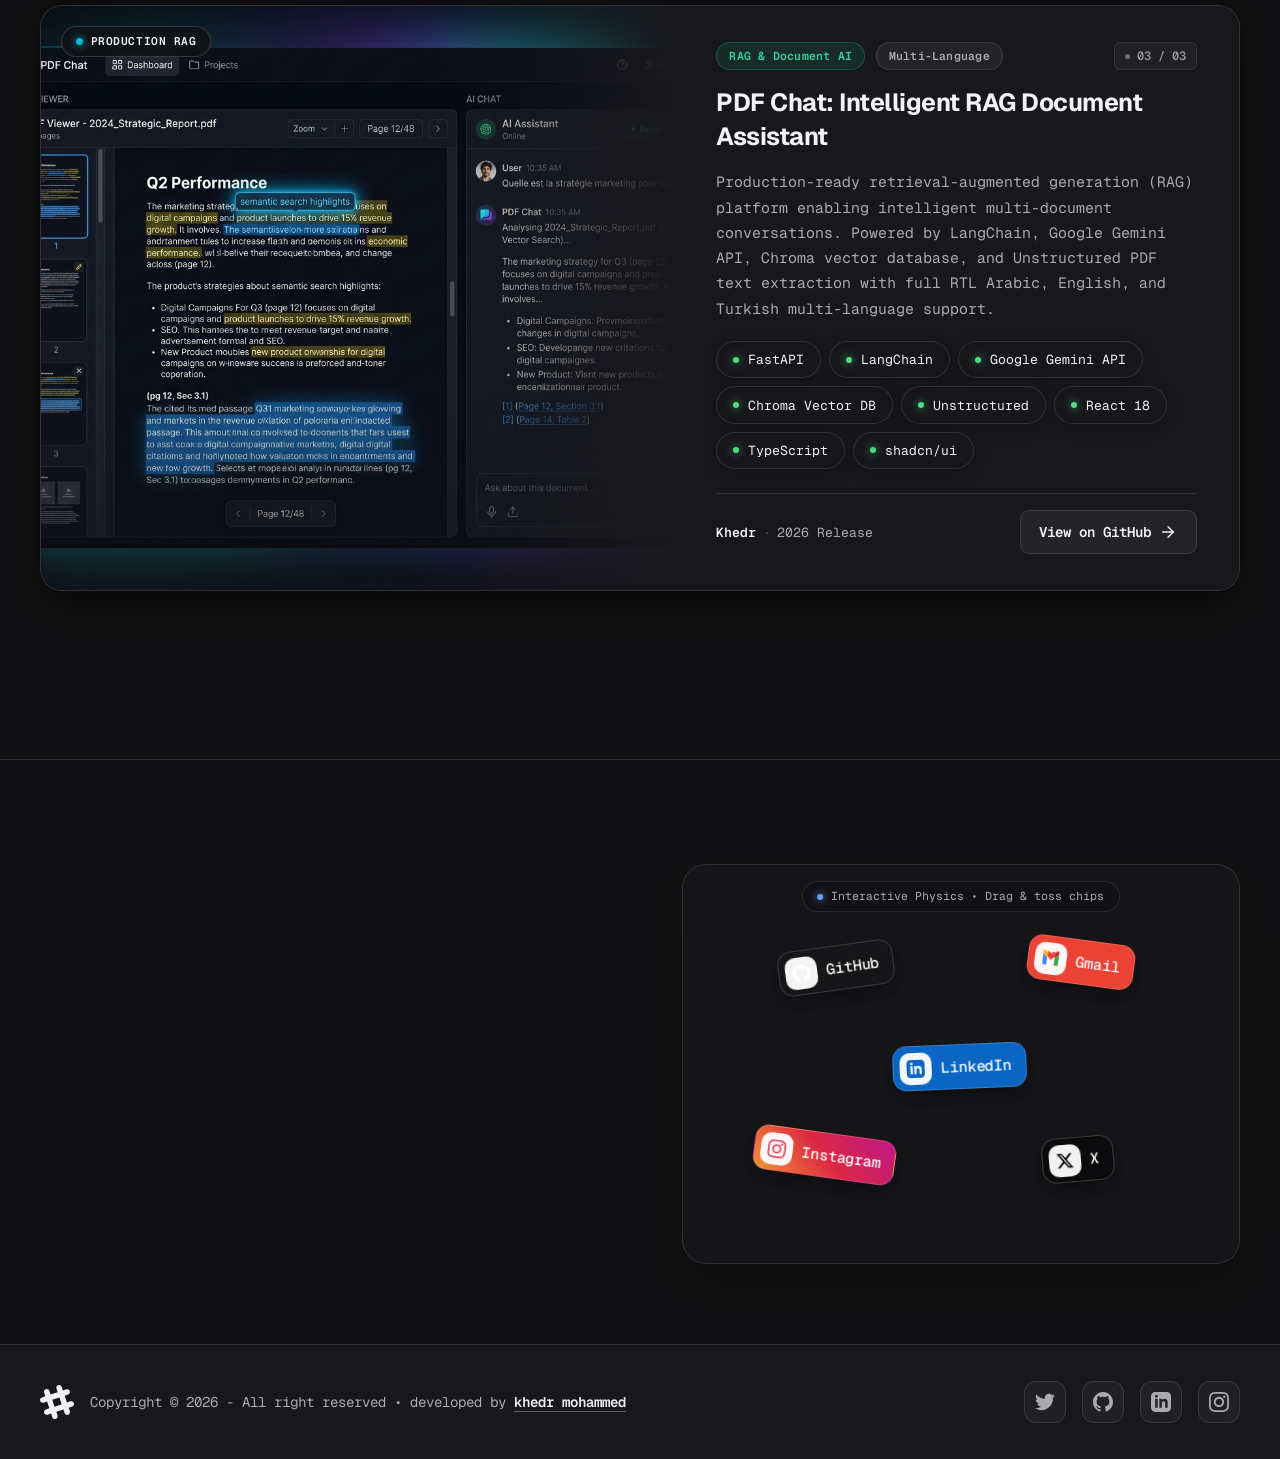
==== commit 555d866b: "feat: integrate GSAP and Lenis for smooth scroll animations" ====
--- a/index.html
+++ b/index.html
@@ -10,6 +10,9 @@
   <link rel="stylesheet" href="style.css">
 </head>
 <body>
+
+  <!-- Scroll Progress Indicator -->
+  <div class="scroll-progress-bar" id="scrollProgressBar"></div>
 
   <!-- =========================================================================
        Fixed Top Navigation Bar with Continuous Marquee Effect
@@ -118,68 +121,72 @@
 
       <div class="hero-container">
         
-        <!-- Left: Name & Welcome Message -->
-        <div class="hero-intro specular-card" id="heroIntro">
-          <div class="hero-badge">
-            <span class="status-pulse"></span>
-            <span>Available for new opportunities</span>
-          </div>
-
-          <h1 class="hero-title">
-            Hi, I'm <span class="gradient-text">Khedr</span>
-          </h1>
-
-          <p class="hero-welcome">
-            Welcome to my personal portfolio. I specialize in building robust, intuitive web applications and crafting memorable digital experiences with modern web technologies.
-          </p>
-
-          <div class="hero-actions">
-            <a href="#projects" class="btn btn-primary">View Projects</a>
-            <a href="#contact" class="btn btn-secondary">Get In Touch</a>
-          </div>
-        </div>
-
-        <!-- Right: ProfileCard Component (React Bits) with Uploaded Photo -->
-        <div class="hero-profile">
-          <div class="pc-card-wrapper" id="profileCard">
-            <!-- Glow effect following pointer behind the card -->
-            <div class="pc-behind"></div>
-
-            <div class="pc-card-shell">
-              <section class="pc-card">
-                <div class="pc-inside">
-                  
-                  <!-- Glass glare reflection -->
-                  <div class="pc-glare"></div>
-
-                  <!-- Avatar Image Content (1:1 Ratio Matched to Photo) -->
-                  <div class="pc-avatar-content">
-                    <img 
-                      class="avatar" 
-                      src="assets/user_photo.jpg" 
-                      alt="Khedr Portrait Photo" 
-                      loading="eager"
-                    />
-
-                    <!-- Frosted glass user details banner -->
-                    <div class="pc-user-info">
-                      <div class="pc-user-details">
-                        <div class="pc-mini-avatar">
-                          <img src="assets/user_photo.jpg" alt="Mini Avatar" />
+        <!-- Combined Single Hero Element: Intro + Profile -->
+        <div class="hero-intro specular-card" id="heroIntro" data-gsap-hero>
+          
+          <!-- Left: Name & Welcome Message -->
+          <div class="hero-content">
+            <div class="hero-badge">
+              <span class="status-pulse"></span>
+              <span>Available for new opportunities</span>
+            </div>
+
+            <h1 class="hero-title">
+              Hi, I'm <span class="gradient-text">Khedr</span>
+            </h1>
+
+            <p class="hero-welcome">
+              Welcome to my personal portfolio. I specialize in building robust, intuitive web applications and crafting memorable digital experiences with modern web technologies.
+            </p>
+
+            <div class="hero-actions">
+              <a href="#projects" class="btn btn-primary">View Projects</a>
+              <a href="#contact" class="btn btn-secondary">Get In Touch</a>
+            </div>
+          </div>
+
+          <!-- Right: ProfileCard Component with Uploaded Photo -->
+          <div class="hero-profile">
+            <div class="pc-card-wrapper" id="profileCard">
+              <!-- Glow effect following pointer behind the card -->
+              <div class="pc-behind"></div>
+
+              <div class="pc-card-shell">
+                <section class="pc-card">
+                  <div class="pc-inside">
+                    
+                    <!-- Glass glare reflection -->
+                    <div class="pc-glare"></div>
+
+                    <!-- Avatar Image Content (1:1 Ratio Matched to Photo) -->
+                    <div class="pc-avatar-content">
+                      <img 
+                        class="avatar" 
+                        src="assets/user_photo.jpg" 
+                        alt="Khedr Portrait Photo" 
+                        loading="eager"
+                      />
+
+                      <!-- Frosted glass user details banner -->
+                      <div class="pc-user-info">
+                        <div class="pc-user-details">
+                          <div class="pc-mini-avatar">
+                            <img src="assets/user_photo.jpg" alt="Mini Avatar" />
+                          </div>
+                          <div class="pc-user-text">
+                            <div class="pc-handle">@khedr</div>
+                          </div>
                         </div>
-                        <div class="pc-user-text">
-                          <div class="pc-handle">@khedr</div>
-                          <div class="pc-status">Available</div>
-                        </div>
+                        <div class="pc-status">Available</div>
                       </div>
-                      <a href="#contact" class="pc-contact-btn">Contact</a>
-                    </div>
-                  </div>
-
-                </div>
-              </section>
+                    </div>
+
+                  </div>
+                </section>
+              </div>
             </div>
           </div>
+
         </div>
 
       </div>
@@ -202,7 +209,7 @@
           <div class="about-container">
             
             <!-- Section Header -->
-            <div class="section-header">
+            <div class="section-header" data-gsap-reveal>
               <div class="section-tag">
                 <span class="tag-icon">⌘</span>
                 <span>ABOUT KHEDR</span>
@@ -211,8 +218,8 @@
               <p class="section-subtitle">Get to know the person behind the terminal.</p>
             </div>
 
-            <!-- Magic UI Interactive Terminal Window -->
-            <div class="terminal-window specular-card" id="terminalWindow">
+            <!-- Magic UI Interactive Terminal Window (with GSAP reveal) -->
+            <div class="terminal-window specular-card" id="terminalWindow" data-gsap-reveal>
               
               <!-- Terminal Header Bar with Mac Dots & Quick Actions -->
               <div class="terminal-header">
@@ -307,7 +314,7 @@
       <div class="skills-container">
         
         <!-- Section Header -->
-        <div class="section-header">
+        <div class="section-header" data-gsap-reveal>
           <div class="section-tag">
             <span class="tag-icon">⚡</span>
             <span>STACK</span>
@@ -592,7 +599,7 @@
       <div class="projects-container">
         
         <!-- Section Header -->
-        <div class="section-header">
+        <div class="section-header" data-gsap-reveal>
           <div class="section-tag">
             <span class="tag-icon">⚡</span>
             <span>PROJECTS</span>
@@ -907,7 +914,7 @@
       <div class="contact-container">
         
         <!-- Left Side: Information & Action -->
-        <div class="contact-left-col">
+        <div class="contact-left-col" data-gsap-reveal="left">
           <div class="contact-badge-wrap">
             <span class="status-indicator-dot"></span>
             <span class="status-text">Available for new opportunities</span>
@@ -1081,7 +1088,14 @@
     </nav>
   </footer>
 
+  <!-- Core Libraries (Local for zero network failures & offline reliability) -->
   <script src="assets/matter.min.js"></script>
+  <script src="assets/gsap.min.js"></script>
+  <script src="assets/ScrollTrigger.min.js"></script>
+  <script src="assets/lenis.min.js"></script>
+
+  <!-- Application Logic & Scroll Effects -->
   <script src="script.js"></script>
+  <script src="scroll-effects.js"></script>
 </body>
 </html>
--- a/style.css
+++ b/style.css
@@ -84,9 +84,33 @@
 }
 
 html {
-  scroll-behavior: smooth;
+  /* Lenis overrides native scroll - keep scroll-padding only */
+  scroll-behavior: auto;
   scroll-padding-top: var(--nav-height);
 }
+
+/* ==========================================================================
+   Scroll Progress Bar (top of page)
+   ========================================================================== */
+
+.scroll-progress-bar {
+  position: fixed;
+  top: 0;
+  left: 0;
+  height: 2.5px;
+  width: 0%;
+  background: linear-gradient(90deg, #abaaad 0%, #f2f2f4 50%, #abaaad 100%);
+  z-index: 9999;
+  pointer-events: none;
+  transform-origin: left;
+  transition: opacity 0.3s ease;
+}
+
+/* ==========================================================================
+   Smooth Scroll & Scroll Progress Bar
+   ========================================================================== */
+
+/* Progress bar at top of window */
 
 body {
   background-color: var(--bg-color);
@@ -121,28 +145,27 @@
 .hero-container {
   position: relative;
   z-index: 1;
-  display: grid;
-  grid-template-columns: 1.15fr 0.85fr;
-  gap: 4rem;
-  align-items: center;
   max-width: 1200px;
   width: 100%;
   margin: 0 auto;
 }
 
-/* Left Column: Intro & Welcome Message with Frosted Glass Blur */
+/* Combined Single Hero Element: Intro + Profile in one unified frosted specular card */
 .hero-intro {
-  display: flex;
-  flex-direction: column;
-  align-items: flex-start;
+  display: grid;
+  grid-template-columns: 1.15fr 0.85fr;
+  gap: 3.5rem;
+  align-items: center;
   background: rgba(18, 18, 20, 0.68);
   backdrop-filter: blur(24px);
   -webkit-backdrop-filter: blur(24px);
   border: 1px solid var(--border-color);
   border-radius: 28px;
-  padding: 2.75rem 2.5rem;
+  padding: 3rem 3.25rem;
   box-shadow: 0 18px 45px rgba(0, 0, 0, 0.35);
   transition: var(--theme-transition), border-color 0.3s ease, box-shadow 0.3s ease;
+  width: 100%;
+  box-sizing: border-box;
 }
 
 .hero-intro:hover {
@@ -153,6 +176,12 @@
 [data-theme="light"] .hero-intro {
   background: rgba(202, 201, 204, 0.78);
   box-shadow: 0 18px 40px rgba(18, 18, 20, 0.12);
+}
+
+.hero-content {
+  display: flex;
+  flex-direction: column;
+  align-items: flex-start;
 }
 
 .hero-badge {
@@ -479,7 +508,7 @@
 }
 
 .pc-handle {
-  font-size: 13px;
+  font-size: 14px;
   font-weight: 600;
   color: var(--text-highlight);
   line-height: 1;
@@ -487,11 +516,16 @@
 
 .pc-status {
   font-size: 11px;
+  font-weight: 500;
   color: var(--text-primary);
-  display: flex;
-  align-items: center;
-  gap: 5px;
+  display: inline-flex;
+  align-items: center;
+  gap: 6px;
   line-height: 1;
+  padding: 5px 11px;
+  border-radius: 9999px;
+  background: rgba(74, 222, 128, 0.08);
+  border: 1px solid rgba(74, 222, 128, 0.22);
 }
 
 .pc-status::before {
@@ -501,6 +535,7 @@
   height: 6px;
   border-radius: 50%;
   background: #4ade80;
+  box-shadow: 0 0 6px rgba(74, 222, 128, 0.5);
 }
 
 .pc-contact-btn {
@@ -708,15 +743,20 @@
    ========================================================================== */
 
 @media (max-width: 960px) {
-  .hero-container {
+  .hero-intro {
     grid-template-columns: 1fr;
     text-align: center;
-    gap: 3.5rem;
-  }
-
-  .hero-intro {
+    gap: 3rem;
+    padding: 2.25rem 1.75rem;
+  }
+
+  .hero-content {
     align-items: center;
-    padding: 2.25rem 1.75rem;
+  }
+
+  .hero-welcome {
+    margin-left: auto;
+    margin-right: auto;
   }
 
   .hero-actions {
@@ -725,6 +765,18 @@
 
   .pc-card-wrapper {
     max-width: 360px;
+    margin: 0 auto;
+  }
+}
+
+@media (max-width: 480px) {
+  .hero-intro {
+    padding: 1.75rem 1.25rem;
+    gap: 2rem;
+  }
+
+  .pc-card-wrapper {
+    max-width: 290px;
   }
 }
 
@@ -855,6 +907,9 @@
 .terminal-window {
   width: 100%;
   max-width: 1200px;
+  min-height: 520px;
+  display: flex;
+  flex-direction: column;
   margin: 0 auto;
   border-radius: 20px;
   background: rgba(18, 18, 20, 0.76);
@@ -945,6 +1000,9 @@
 
 /* Terminal Body */
 .terminal-body {
+  flex: 1;
+  min-height: 460px;
+  position: relative;
   padding: 2.25rem 2.6rem 2.75rem;
   font-family: var(--font-mono);
   font-size: 1.12rem;
@@ -953,14 +1011,24 @@
 
 .terminal-block {
   margin-bottom: 1.5rem;
-}
-
+  transition: opacity 0.3s ease, visibility 0.3s ease;
+}
+
+/* Hide inactive blocks while strictly preserving their layout space (CLS = 0) */
 .terminal-block.term-hidden {
-  display: none;
+  visibility: hidden;
+  opacity: 0;
+  pointer-events: none;
+}
+
+.term-active-prompt {
+  transition: opacity 0.3s ease, visibility 0.3s ease;
 }
 
 .term-active-prompt.term-hidden {
-  display: none;
+  visibility: hidden;
+  opacity: 0;
+  pointer-events: none;
 }
 
 .terminal-prompt-line {
@@ -1003,19 +1071,19 @@
   animation: term-blink 0.8s infinite steps(2, start);
 }
 
+/* Keep output space reserved at all times to prevent layout shifts */
 .terminal-output {
   padding-left: 1.25rem;
   color: var(--text-primary);
   opacity: 0;
-  max-height: 0;
-  overflow: hidden;
-  transform: translateY(6px);
-  transition: opacity 0.35s ease, transform 0.35s ease, max-height 0.35s ease;
+  visibility: hidden;
+  transform: translateY(4px);
+  transition: opacity 0.35s ease, transform 0.35s ease, visibility 0.35s ease;
 }
 
 .terminal-output.visible {
   opacity: 1;
-  max-height: 800px;
+  visibility: visible;
   transform: translateY(0);
 }
 
@@ -1092,9 +1160,24 @@
 
 /* Responsive Terminal */
 @media (max-width: 960px) {
+  .terminal-window {
+    min-height: 580px;
+  }
   .terminal-body {
     padding: 1.6rem 1.4rem 2rem;
     font-size: 0.98rem;
+    min-height: 520px;
+  }
+}
+
+@media (max-width: 640px) {
+  .terminal-window {
+    min-height: 680px;
+  }
+  .terminal-body {
+    padding: 1.25rem 1rem 1.75rem;
+    font-size: 0.92rem;
+    min-height: 620px;
   }
 }
 
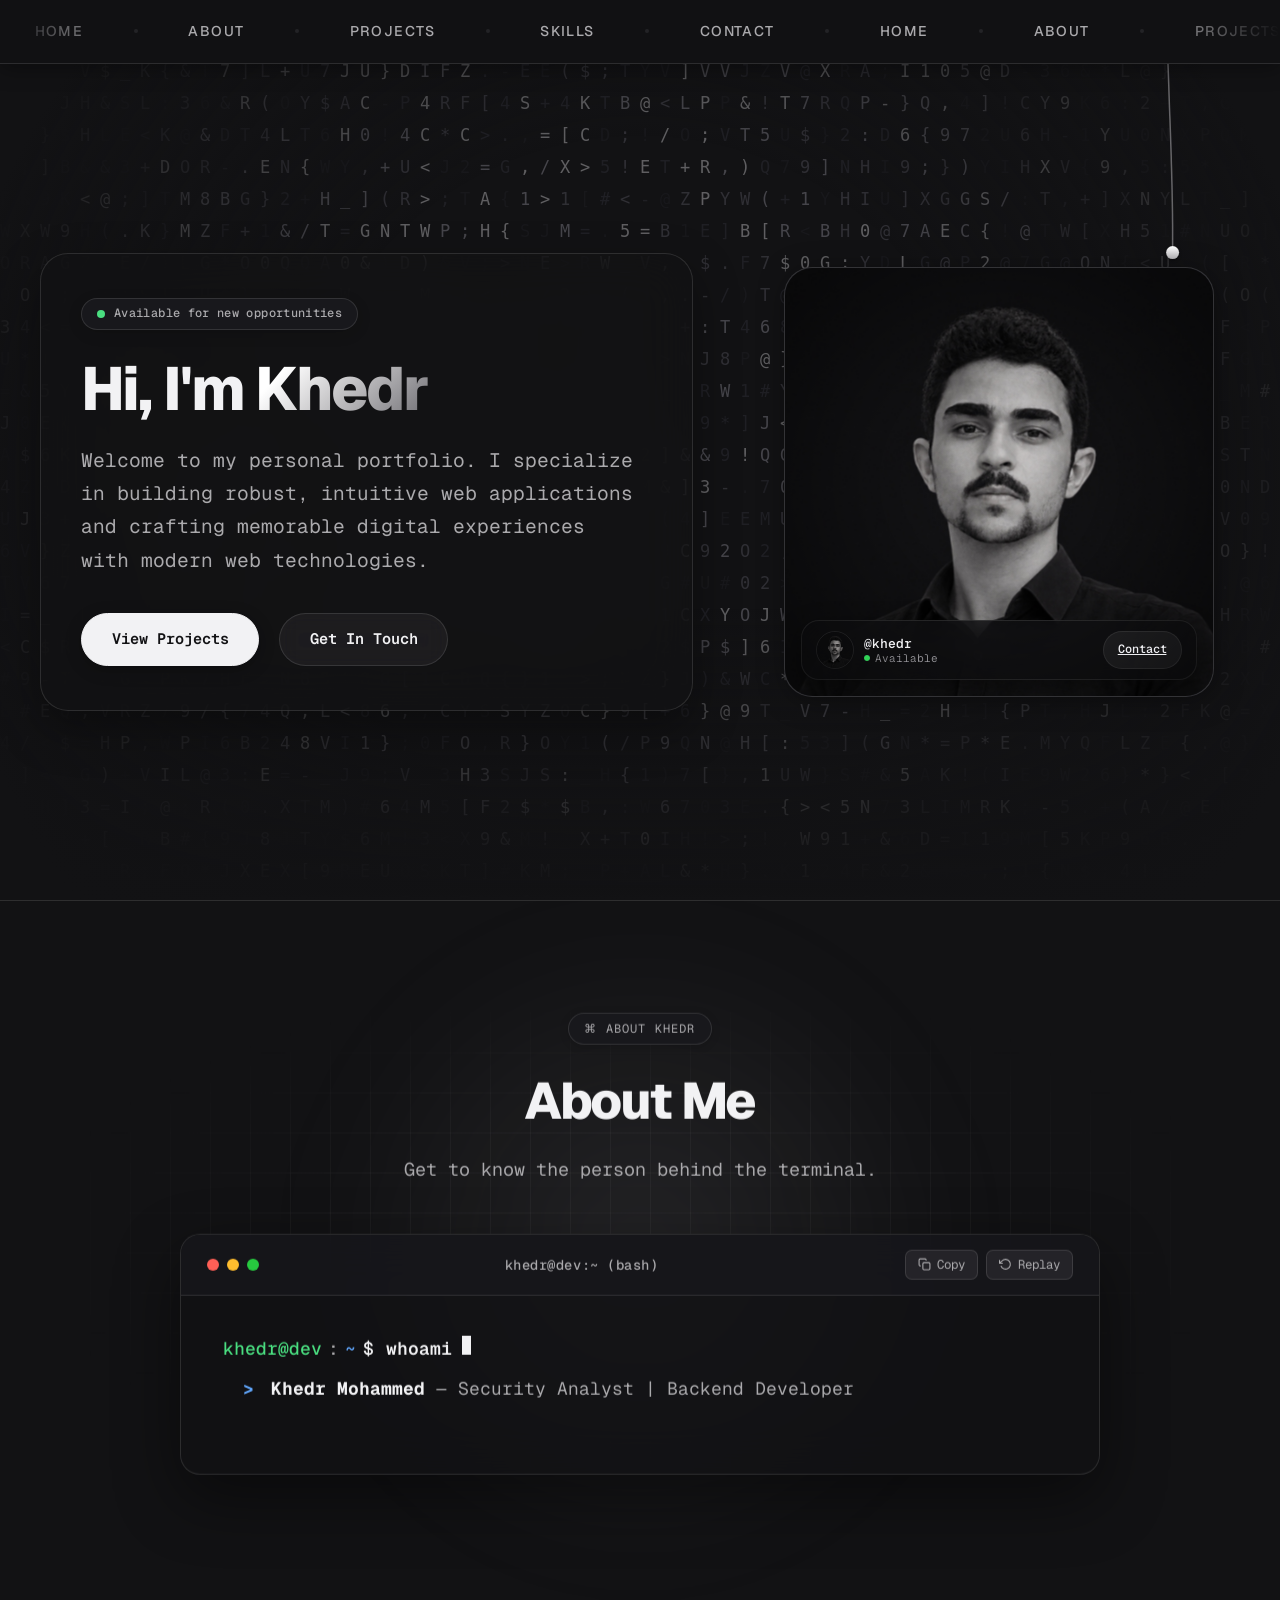
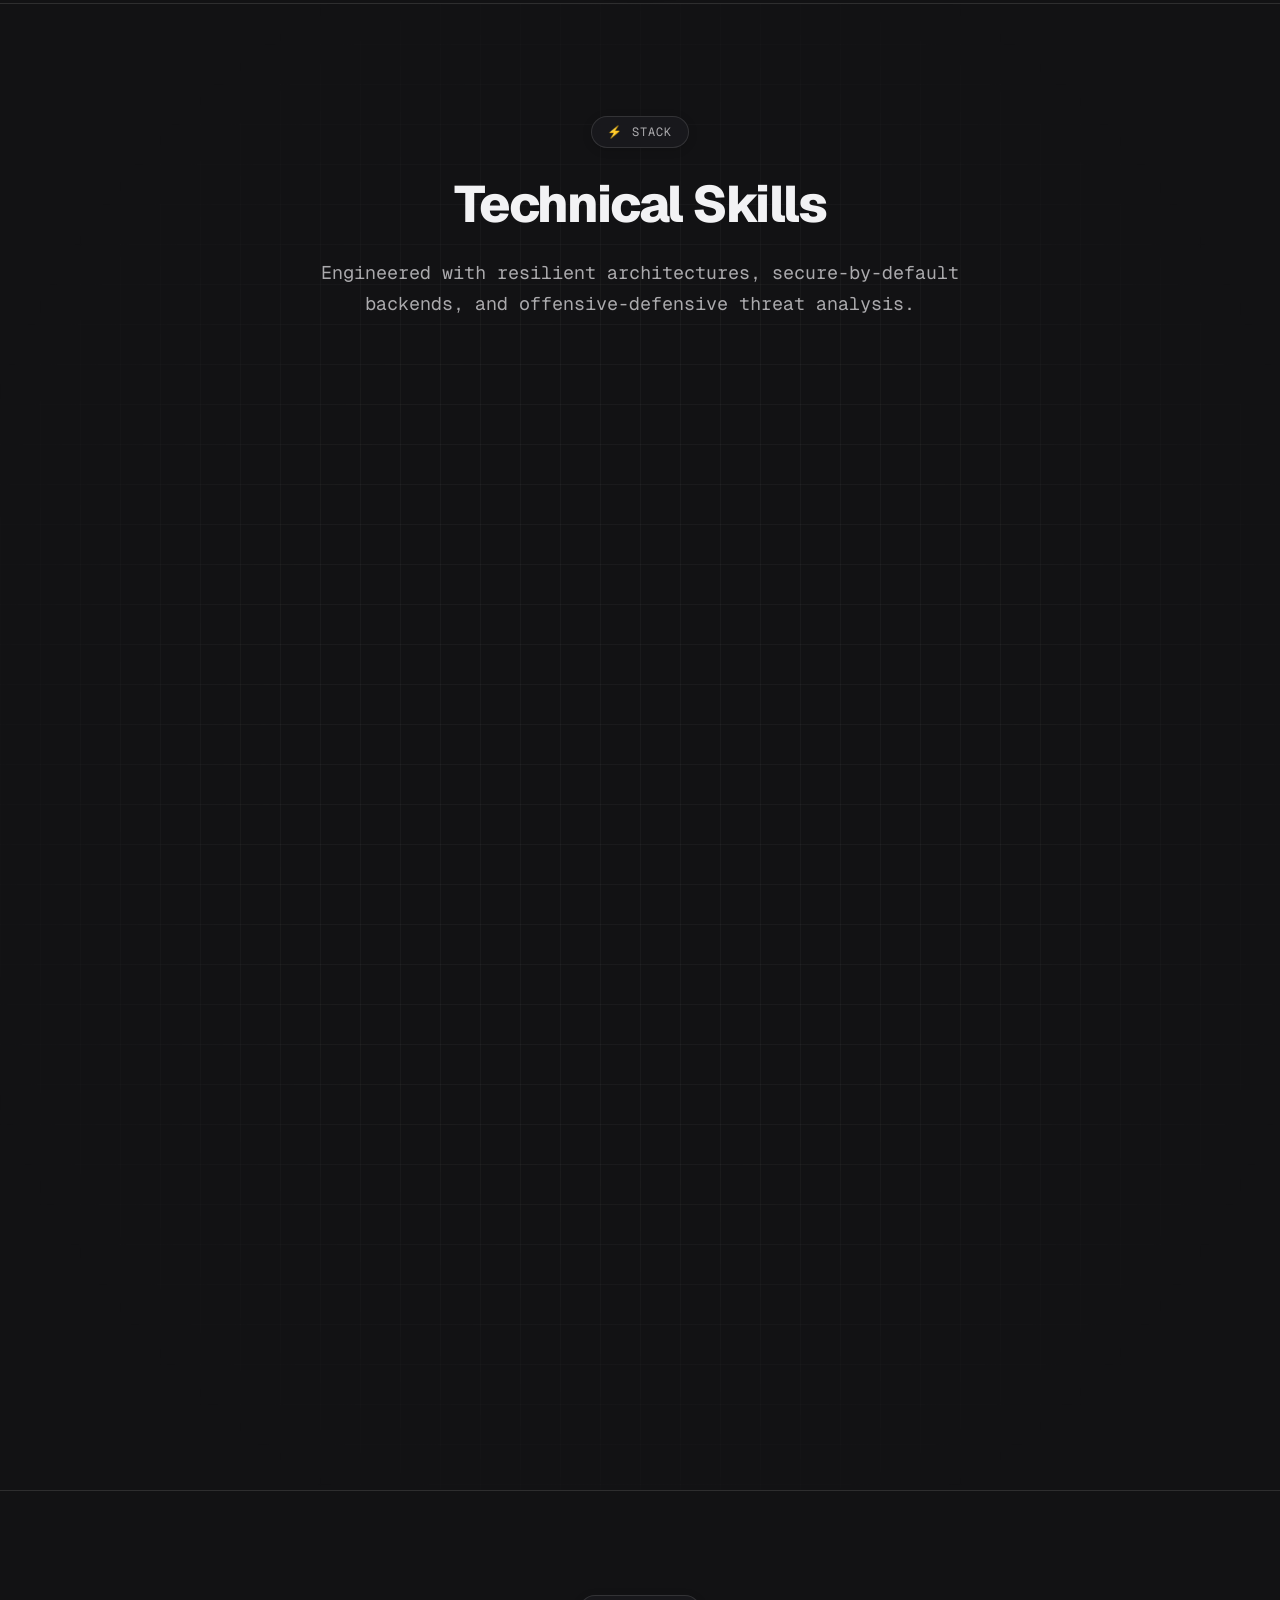
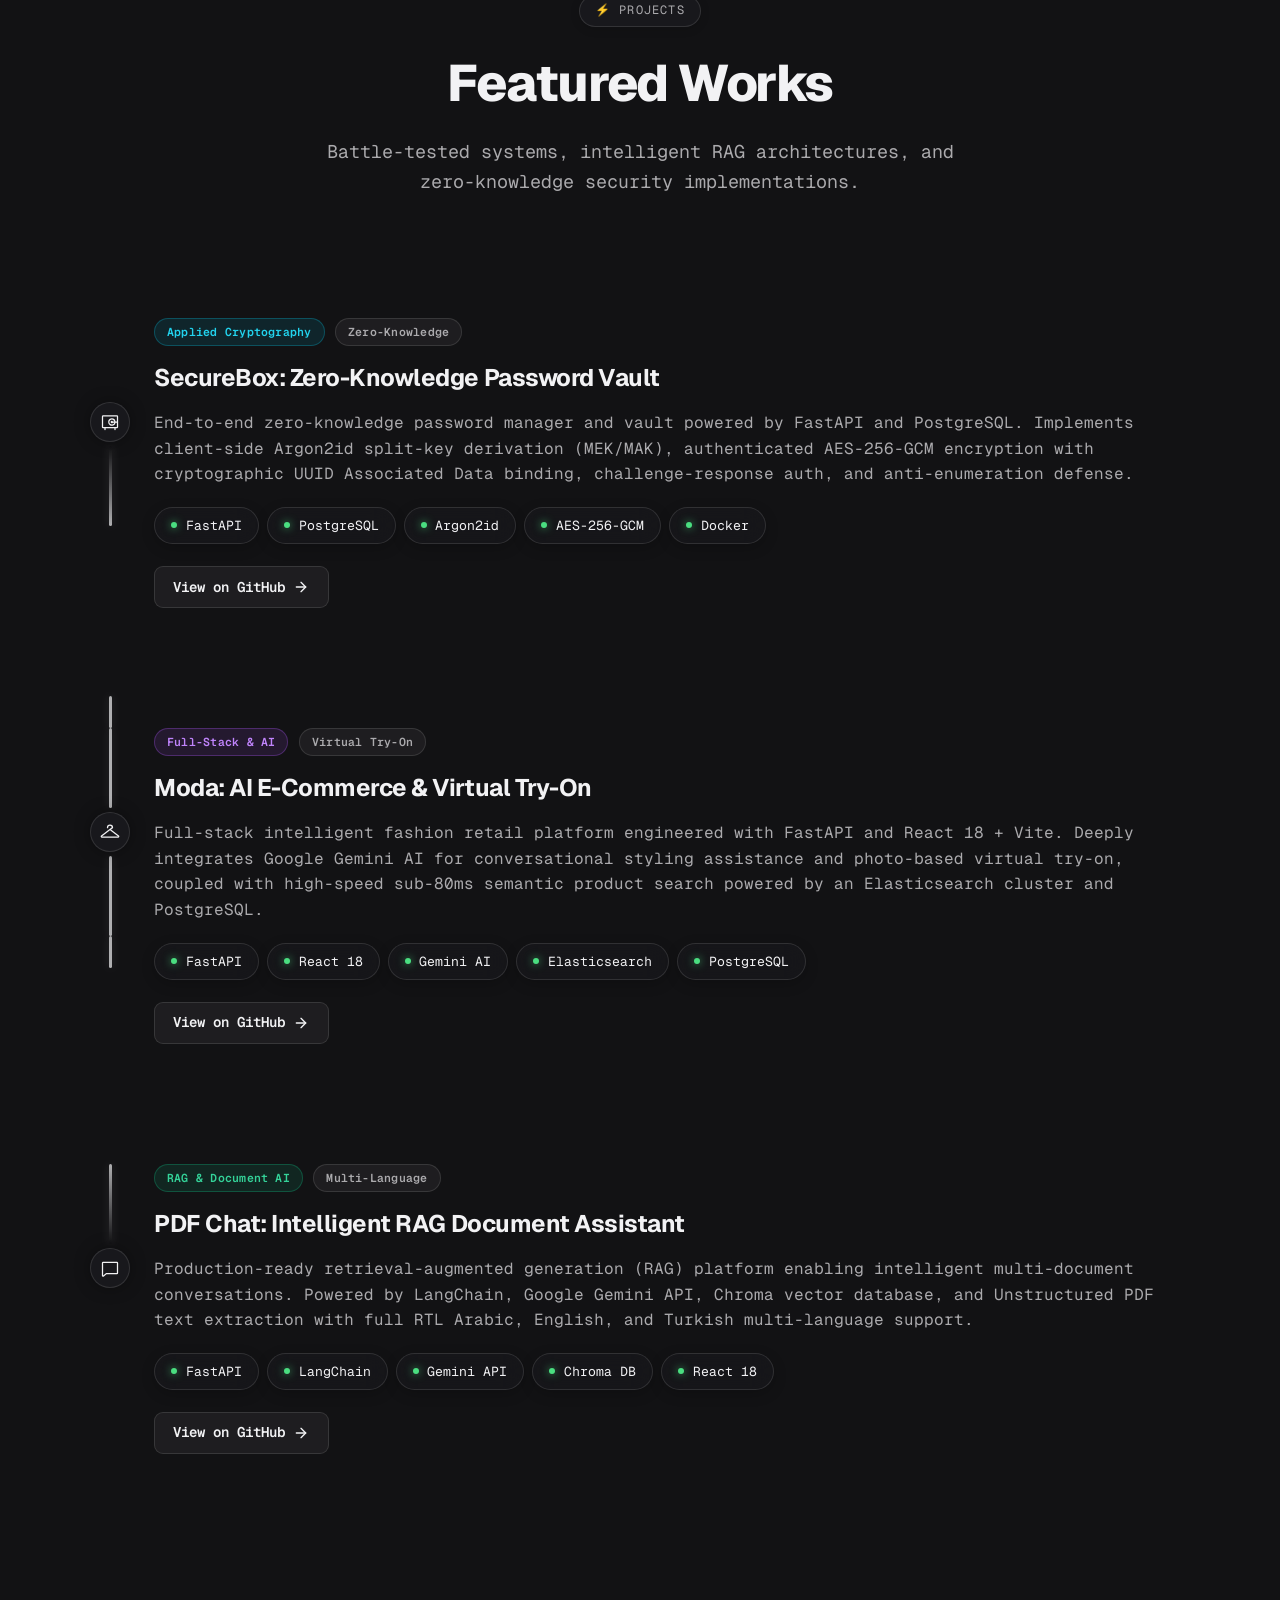
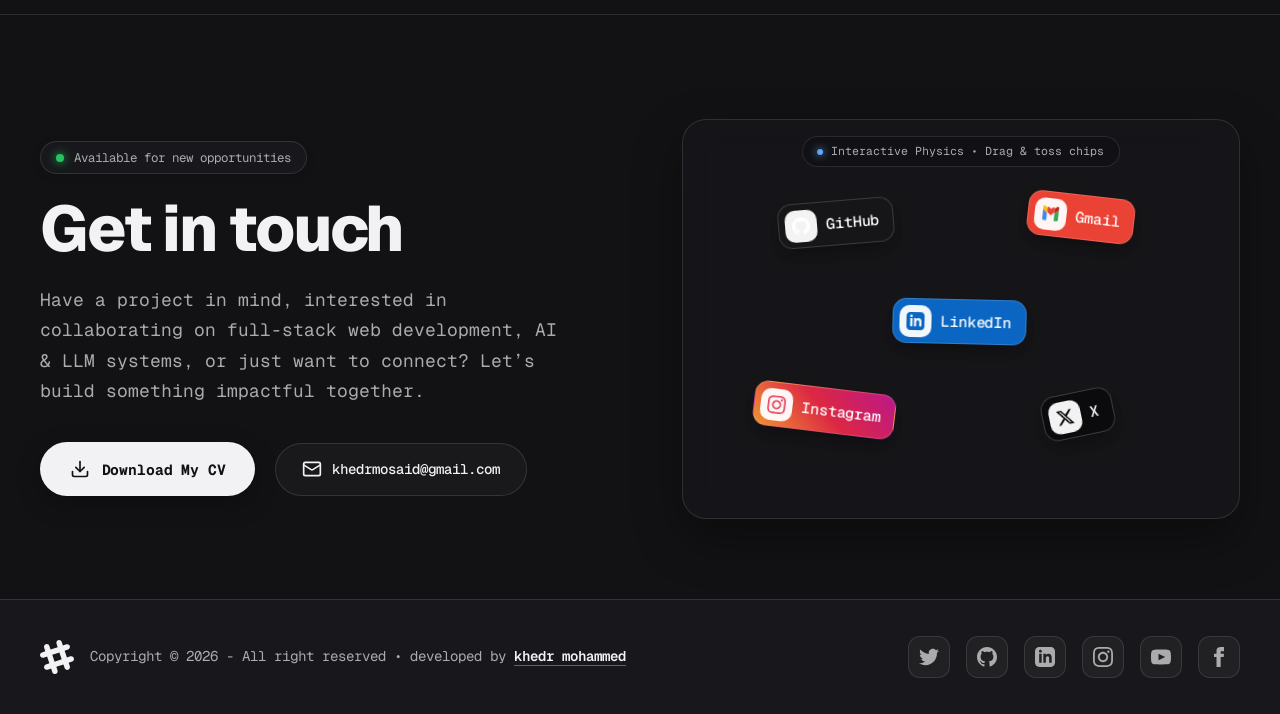
==== commit 48c7c3dd: "before the effect" ====
--- a/index.html
+++ b/index.html
@@ -10,9 +10,6 @@
   <link rel="stylesheet" href="style.css">
 </head>
 <body>
-
-  <!-- Scroll Progress Indicator -->
-  <div class="scroll-progress-bar" id="scrollProgressBar"></div>
 
   <!-- =========================================================================
        Fixed Top Navigation Bar with Continuous Marquee Effect
@@ -121,72 +118,68 @@
 
       <div class="hero-container">
         
-        <!-- Combined Single Hero Element: Intro + Profile -->
-        <div class="hero-intro specular-card" id="heroIntro" data-gsap-hero>
-          
-          <!-- Left: Name & Welcome Message -->
-          <div class="hero-content">
-            <div class="hero-badge">
-              <span class="status-pulse"></span>
-              <span>Available for new opportunities</span>
-            </div>
-
-            <h1 class="hero-title">
-              Hi, I'm <span class="gradient-text">Khedr</span>
-            </h1>
-
-            <p class="hero-welcome">
-              Welcome to my personal portfolio. I specialize in building robust, intuitive web applications and crafting memorable digital experiences with modern web technologies.
-            </p>
-
-            <div class="hero-actions">
-              <a href="#projects" class="btn btn-primary">View Projects</a>
-              <a href="#contact" class="btn btn-secondary">Get In Touch</a>
-            </div>
-          </div>
-
-          <!-- Right: ProfileCard Component with Uploaded Photo -->
-          <div class="hero-profile">
-            <div class="pc-card-wrapper" id="profileCard">
-              <!-- Glow effect following pointer behind the card -->
-              <div class="pc-behind"></div>
-
-              <div class="pc-card-shell">
-                <section class="pc-card">
-                  <div class="pc-inside">
-                    
-                    <!-- Glass glare reflection -->
-                    <div class="pc-glare"></div>
-
-                    <!-- Avatar Image Content (1:1 Ratio Matched to Photo) -->
-                    <div class="pc-avatar-content">
-                      <img 
-                        class="avatar" 
-                        src="assets/user_photo.jpg" 
-                        alt="Khedr Portrait Photo" 
-                        loading="eager"
-                      />
-
-                      <!-- Frosted glass user details banner -->
-                      <div class="pc-user-info">
-                        <div class="pc-user-details">
-                          <div class="pc-mini-avatar">
-                            <img src="assets/user_photo.jpg" alt="Mini Avatar" />
-                          </div>
-                          <div class="pc-user-text">
-                            <div class="pc-handle">@khedr</div>
-                          </div>
+        <!-- Left: Name & Welcome Message -->
+        <div class="hero-intro specular-card" id="heroIntro">
+          <div class="hero-badge">
+            <span class="status-pulse"></span>
+            <span>Available for new opportunities</span>
+          </div>
+
+          <h1 class="hero-title">
+            Hi, I'm <span class="gradient-text">Khedr</span>
+          </h1>
+
+          <p class="hero-welcome">
+            Welcome to my personal portfolio. I specialize in building robust, intuitive web applications and crafting memorable digital experiences with modern web technologies.
+          </p>
+
+          <div class="hero-actions">
+            <a href="#projects" class="btn btn-primary">View Projects</a>
+            <a href="#contact" class="btn btn-secondary">Get In Touch</a>
+          </div>
+        </div>
+
+        <!-- Right: ProfileCard Component (React Bits) with Uploaded Photo -->
+        <div class="hero-profile">
+          <div class="pc-card-wrapper" id="profileCard">
+            <!-- Glow effect following pointer behind the card -->
+            <div class="pc-behind"></div>
+
+            <div class="pc-card-shell">
+              <section class="pc-card">
+                <div class="pc-inside">
+                  
+                  <!-- Glass glare reflection -->
+                  <div class="pc-glare"></div>
+
+                  <!-- Avatar Image Content (1:1 Ratio Matched to Photo) -->
+                  <div class="pc-avatar-content">
+                    <img 
+                      class="avatar" 
+                      src="assets/user_photo.jpg" 
+                      alt="Khedr Portrait Photo" 
+                      loading="eager"
+                    />
+
+                    <!-- Frosted glass user details banner -->
+                    <div class="pc-user-info">
+                      <div class="pc-user-details">
+                        <div class="pc-mini-avatar">
+                          <img src="assets/user_photo.jpg" alt="Mini Avatar" />
                         </div>
-                        <div class="pc-status">Available</div>
+                        <div class="pc-user-text">
+                          <div class="pc-handle">@khedr</div>
+                          <div class="pc-status">Available</div>
+                        </div>
                       </div>
+                      <a href="#contact" class="pc-contact-btn">Contact</a>
                     </div>
-
                   </div>
-                </section>
-              </div>
-            </div>
-          </div>
-
+
+                </div>
+              </section>
+            </div>
+          </div>
         </div>
 
       </div>
@@ -209,7 +202,7 @@
           <div class="about-container">
             
             <!-- Section Header -->
-            <div class="section-header" data-gsap-reveal>
+            <div class="section-header">
               <div class="section-tag">
                 <span class="tag-icon">⌘</span>
                 <span>ABOUT KHEDR</span>
@@ -218,8 +211,8 @@
               <p class="section-subtitle">Get to know the person behind the terminal.</p>
             </div>
 
-            <!-- Magic UI Interactive Terminal Window (with GSAP reveal) -->
-            <div class="terminal-window specular-card" id="terminalWindow" data-gsap-reveal>
+            <!-- Magic UI Interactive Terminal Window -->
+            <div class="terminal-window specular-card" id="terminalWindow">
               
               <!-- Terminal Header Bar with Mac Dots & Quick Actions -->
               <div class="terminal-header">
@@ -314,596 +307,395 @@
       <div class="skills-container">
         
         <!-- Section Header -->
-        <div class="section-header" data-gsap-reveal>
+        <div class="section-header">
           <div class="section-tag">
             <span class="tag-icon">⚡</span>
             <span>STACK</span>
           </div>
           <h2 class="section-title">Technical Skills</h2>
-          <p class="section-subtitle">High-performance systems, asynchronous backends, search engines, AI/LLM architectures, applied cryptography, and threat analysis tooling.</p>
-        </div>
-
-        <!-- Modern Interactive Stack Component (Enlarged & Borderless) -->
-        <div class="relative mx-auto w-full max-w-[1200px]" id="stackInteractiveContainer">
-          
-          <!-- Segmented Filter Tabs -->
-          <div class="stack-tabs-bar" role="tablist" aria-label="Tech Stack Categories">
-            
-            <button type="button" data-tab="all" role="tab" aria-selected="true" class="stack-tab-btn cursor-pointer">
-              <div class="stack-tab-indicator"></div>
-              <span class="stack-tab-label font-semibold text-[var(--bg)]">
-                <svg width="16" height="16" viewBox="0 0 24 24" fill="none" stroke="currentColor" stroke-width="2" stroke-linecap="round" stroke-linejoin="round"><polygon points="12 2 2 7 12 12 22 7 12 2"/><polyline points="2 17 12 22 22 17"/><polyline points="2 12 12 17 22 12"/></svg>
-                All
-              </span>
-            </button>
-
-            <button type="button" data-tab="languages" role="tab" aria-selected="false" class="stack-tab-btn cursor-pointer">
-              <span class="stack-tab-label text-[var(--muted)]">
-                <svg width="16" height="16" viewBox="0 0 24 24" fill="none" stroke="currentColor" stroke-width="2" stroke-linecap="round" stroke-linejoin="round"><polyline points="16 18 22 12 16 6"/><polyline points="8 6 2 12 8 18"/></svg>
-                Languages
-              </span>
-            </button>
-
-            <button type="button" data-tab="backend" role="tab" aria-selected="false" class="stack-tab-btn cursor-pointer">
-              <span class="stack-tab-label text-[var(--muted)]">
-                <svg width="16" height="16" viewBox="0 0 24 24" fill="none" stroke="currentColor" stroke-width="2" stroke-linecap="round" stroke-linejoin="round"><rect width="20" height="8" x="2" y="2" rx="2"/><rect width="20" height="8" x="2" y="14" rx="2"/><line x1="6" x2="6.01" y1="6" y2="6"/><line x1="6" x2="6.01" y1="18" y2="18"/></svg>
-                Backend &amp; Systems
-              </span>
-            </button>
-
-            <button type="button" data-tab="databases" role="tab" aria-selected="false" class="stack-tab-btn cursor-pointer">
-              <span class="stack-tab-label text-[var(--muted)]">
-                <svg width="16" height="16" viewBox="0 0 24 24" fill="none" stroke="currentColor" stroke-width="2" stroke-linecap="round" stroke-linejoin="round"><ellipse cx="12" cy="5" rx="9" ry="3"/><path d="M3 5v14a9 3 0 0 0 18 0V5"/><path d="M3 12a9 3 0 0 0 18 0"/></svg>
-                Databases &amp; Search
-              </span>
-            </button>
-
-            <button type="button" data-tab="ai" role="tab" aria-selected="false" class="stack-tab-btn cursor-pointer">
-              <span class="stack-tab-label text-[var(--muted)]">
-                <svg width="16" height="16" viewBox="0 0 24 24" fill="none" stroke="currentColor" stroke-width="2" stroke-linecap="round" stroke-linejoin="round"><path d="M12 2v4m0 12v4M4.93 4.93l2.83 2.83m8.48 8.48l2.83 2.83M2 12h4m12 0h4M4.93 19.07l2.83-2.83m8.48-8.48l2.83-2.83"/></svg>
-                AI &amp; LLM
-              </span>
-            </button>
-
-            <button type="button" data-tab="crypto" role="tab" aria-selected="false" class="stack-tab-btn cursor-pointer">
-              <span class="stack-tab-label text-[var(--muted)]">
-                <svg width="16" height="16" viewBox="0 0 24 24" fill="none" stroke="currentColor" stroke-width="2" stroke-linecap="round" stroke-linejoin="round"><rect width="18" height="11" x="3" y="11" rx="2" ry="2"/><path d="M7 11V7a5 5 0 0 1 10 0v4"/></svg>
-                Cryptography &amp; Security
-              </span>
-            </button>
-
-            <button type="button" data-tab="cybersecurity" role="tab" aria-selected="false" class="stack-tab-btn cursor-pointer">
-              <span class="stack-tab-label text-[var(--muted)]">
-                <svg width="16" height="16" viewBox="0 0 24 24" fill="none" stroke="currentColor" stroke-width="2" stroke-linecap="round" stroke-linejoin="round"><path d="M12 22s8-4 8-10V5l-8-3-8 3v7c0 6 8 10 8 10z"/></svg>
-                Threat Analysis
-              </span>
-            </button>
-
-            <button type="button" data-tab="devops" role="tab" aria-selected="false" class="stack-tab-btn cursor-pointer">
-              <span class="stack-tab-label text-[var(--muted)]">
-                <svg width="16" height="16" viewBox="0 0 24 24" fill="none" stroke="currentColor" stroke-width="2" stroke-linecap="round" stroke-linejoin="round"><rect width="8" height="8" x="2" y="2" rx="1"/><rect width="8" height="8" x="14" y="2" rx="1"/><rect width="8" height="8" x="14" y="14" rx="1"/><rect width="8" height="8" x="2" y="14" rx="1"/></svg>
-                DevOps &amp; Tools
-              </span>
-            </button>
-
-          </div>
-
-          <!-- Stack Chips Container -->
-          <!-- Stack Chips Container (Ordered Smallest First) -->
-          <div class="mt-7 flex flex-wrap gap-3" id="stackChipsContainer">
-            
-            <!-- 1. Go (2 chars) -->
-            <span data-category="languages" class="stack-chip group">
-              <svg width="20" height="20" viewBox="0 0 24 24" fill="none" stroke="currentColor" stroke-width="2" stroke-linecap="round" stroke-linejoin="round" class="group-hover:brightness-110"><circle cx="12" cy="12" r="10"/><path d="M8 12h8"/><path d="M12 8v8"/></svg>
-              Go
-            </span>
-
-            <!-- 2. C# (2 chars) -->
-            <span data-category="languages" class="stack-chip group">
-              <svg width="20" height="20" viewBox="0 0 24 24" fill="none" stroke="currentColor" stroke-width="2" stroke-linecap="round" stroke-linejoin="round" class="group-hover:brightness-110"><polygon points="12 2 22 8.5 22 15.5 12 22 2 15.5 2 8.5 12 2"/><line x1="12" y1="8" x2="12" y2="16"/><line x1="8" y1="12" x2="16" y2="12"/></svg>
-              C#
-            </span>
-
-            <!-- 3. Git (3 chars) -->
-            <span data-category="devops" class="stack-chip group">
-              <svg width="20" height="20" viewBox="0 0 24 24" fill="none" stroke="currentColor" stroke-width="2" stroke-linecap="round" stroke-linejoin="round" class="group-hover:brightness-110"><circle cx="18" cy="18" r="3"/><circle cx="6" cy="6" r="3"/><circle cx="18" cy="6" r="3"/><path d="M6 9v12"/><path d="M9 6h6"/></svg>
-              Git
-            </span>
-
-            <!-- 4. Java (4 chars) -->
-            <span data-category="languages" class="stack-chip group">
-              <svg width="20" height="20" viewBox="0 0 24 24" fill="none" stroke="currentColor" stroke-width="2" stroke-linecap="round" stroke-linejoin="round" class="group-hover:brightness-110"><path d="M6 19c2 1 6 1 8 0"/><path d="M7 16c2.5 1 5.5 1 8 0"/><path d="M11 2c2 3-2 5 0 8"/></svg>
-              Java
-            </span>
-
-            <!-- 5. Nmap (4 chars) -->
-            <span data-category="cybersecurity" class="stack-chip group">
-              <svg width="20" height="20" viewBox="0 0 24 24" fill="none" stroke="currentColor" stroke-width="2" stroke-linecap="round" stroke-linejoin="round" class="group-hover:brightness-110"><circle cx="12" cy="12" r="10"/><path d="M12 2a14.5 14.5 0 0 0 0 20 14.5 14.5 0 0 0 0-20"/><path d="M2 12h20"/><circle cx="12" cy="12" r="2" fill="currentColor"/></svg>
-              Nmap
-            </span>
-
-            <!-- 6. Linux (5 chars) -->
-            <span data-category="devops" class="stack-chip group">
-              <svg width="20" height="20" viewBox="0 0 24 24" fill="none" stroke="currentColor" stroke-width="2" stroke-linecap="round" stroke-linejoin="round" class="group-hover:brightness-110"><rect width="20" height="14" x="2" y="3" rx="2"/><line x1="8" y1="21" x2="16" y2="21"/><line x1="12" y1="17" x2="12" y2="21"/></svg>
-              Linux
-            </span>
-
-            <!-- 7. Docker (6 chars) -->
-            <span data-category="devops" class="stack-chip group">
-              <svg width="20" height="20" viewBox="0 0 24 24" fill="none" stroke="currentColor" stroke-width="2" stroke-linecap="round" stroke-linejoin="round" class="group-hover:brightness-110"><rect width="4" height="4" x="4" y="8" rx="1"/><rect width="4" height="4" x="10" y="8" rx="1"/><rect width="4" height="4" x="16" y="8" rx="1"/><rect width="4" height="4" x="10" y="3" rx="1"/><path d="M2 14c2-1 4-1 6 0s4 1 6 0 4-1 6 0v2c-2 2-6 2-10 2s-8 0-8-4z"/></svg>
-              Docker
-            </span>
-
-            <!-- 8. Python (6 chars) -->
-            <span data-category="languages" class="stack-chip group">
-              <svg width="20" height="20" viewBox="0 0 24 24" fill="none" stroke="currentColor" stroke-width="2" stroke-linecap="round" stroke-linejoin="round" class="group-hover:brightness-110"><path d="M12 2c5 0 5 3 5 3v2H7V5s0-3 5-3z"/><path d="M12 22c-5 0-5-3-5-3v-2h10v2s0 3-5 3z"/><path d="M5 9h14v6H5z"/><circle cx="9" cy="5" r="1" fill="currentColor"/><circle cx="15" cy="19" r="1" fill="currentColor"/></svg>
-              Python
-            </span>
-
-            <!-- 9. FastAPI (7 chars) -->
-            <span data-category="backend" class="stack-chip group">
-              <svg width="20" height="20" viewBox="0 0 24 24" fill="none" stroke="currentColor" stroke-width="2" stroke-linecap="round" stroke-linejoin="round" class="group-hover:brightness-110"><polygon points="13 2 3 14 12 14 11 22 21 10 12 10 13 2"/></svg>
-              FastAPI
-            </span>
-
-            <!-- 10. Alembic (7 chars) -->
-            <span data-category="databases" class="stack-chip group">
-              <svg width="20" height="20" viewBox="0 0 24 24" fill="none" stroke="currentColor" stroke-width="2" stroke-linecap="round" stroke-linejoin="round" class="group-hover:brightness-110"><path d="M10 2v7.31L4.54 19.34A2 2 0 0 0 6.27 22h11.46a2 2 0 0 0 1.73-2.66L14 9.31V2"/></svg>
-              Alembic
-            </span>
-
-            <!-- 11. Argon2id (8 chars) -->
-            <span data-category="crypto" class="stack-chip group">
-              <svg width="20" height="20" viewBox="0 0 24 24" fill="none" stroke="currentColor" stroke-width="2" stroke-linecap="round" stroke-linejoin="round" class="group-hover:brightness-110"><path d="m21 2-2 2m-7.61 7.61a5.5 5.5 0 1 1-7.778 7.778 5.5 5.5 0 0 1 7.777-7.777zm0 0L15.5 7.5m0 0 3 3L22 7l-3-3m-3.5 3.5L19 4"/></svg>
-              Argon2id
-            </span>
-
-            <!-- 12. LangChain (9 chars) -->
-            <span data-category="ai" class="stack-chip group">
-              <svg width="20" height="20" viewBox="0 0 24 24" fill="none" stroke="currentColor" stroke-width="2" stroke-linecap="round" stroke-linejoin="round" class="group-hover:brightness-110"><path d="M10 13a5 5 0 0 0 7.54.54l3-3a5 5 0 0 0-7.07-7.07l-1.72 1.71"/><path d="M14 11a5 5 0 0 0-7.54-.54l-3 3a5 5 0 0 0 7.07 7.07l1.71-1.71"/></svg>
-              LangChain
-            </span>
-
-            <!-- 13. Burp Suite (10 chars) -->
-            <span data-category="cybersecurity" class="stack-chip group">
-              <svg width="20" height="20" viewBox="0 0 24 24" fill="none" stroke="currentColor" stroke-width="2" stroke-linecap="round" stroke-linejoin="round" class="group-hover:brightness-110"><circle cx="12" cy="12" r="10"/><path d="m10 15 5-3-5-3v6Z"/></svg>
-              Burp Suite
-            </span>
-
-            <!-- 14. Metasploit (10 chars) -->
-            <span data-category="cybersecurity" class="stack-chip group">
-              <svg width="20" height="20" viewBox="0 0 24 24" fill="none" stroke="currentColor" stroke-width="2" stroke-linecap="round" stroke-linejoin="round" class="group-hover:brightness-110"><path d="m12 2l8 5v10l-8 5-8-5V7l8-5z"/><path d="M12 22V12"/><path d="m20 7-8 5-8-5"/></svg>
-              Metasploit
-            </span>
-
-            <!-- 15. PostgreSQL (10 chars) -->
-            <span data-category="databases" class="stack-chip group">
-              <svg width="20" height="20" viewBox="0 0 24 24" fill="none" stroke="currentColor" stroke-width="2" stroke-linecap="round" stroke-linejoin="round" class="group-hover:brightness-110"><ellipse cx="12" cy="5" rx="9" ry="3"/><path d="M3 5v14a9 3 0 0 0 18 0V5"/><path d="M3 12a9 3 0 0 0 18 0"/><path d="M12 12v7"/></svg>
-              PostgreSQL
-            </span>
-
-            <!-- 16. SQL Server (10 chars) -->
-            <span data-category="databases" class="stack-chip group">
-              <svg width="20" height="20" viewBox="0 0 24 24" fill="none" stroke="currentColor" stroke-width="2" stroke-linecap="round" stroke-linejoin="round" class="group-hover:brightness-110"><ellipse cx="12" cy="5" rx="9" ry="3"/><path d="M3 5v6a9 3 0 0 0 18 0V5"/><path d="M3 11v6a9 3 0 0 0 18 0v-6"/><path d="M3 17v2a9 3 0 0 0 18 0v-2"/></svg>
-              SQL Server
-            </span>
-
-            <!-- 17. AES-256-GCM (11 chars) -->
-            <span data-category="crypto" class="stack-chip group">
-              <svg width="20" height="20" viewBox="0 0 24 24" fill="none" stroke="currentColor" stroke-width="2" stroke-linecap="round" stroke-linejoin="round" class="group-hover:brightness-110"><rect width="18" height="11" x="3" y="11" rx="2" ry="2"/><path d="M7 11V7a5 5 0 0 1 10 0v4"/></svg>
-              AES-256-GCM
-            </span>
-
-            <!-- 18. OWASP Top 10 (12 chars) -->
-            <span data-category="cybersecurity" class="stack-chip group">
-              <svg width="20" height="20" viewBox="0 0 24 24" fill="none" stroke="currentColor" stroke-width="2" stroke-linecap="round" stroke-linejoin="round" class="group-hover:brightness-110"><path d="M12 22s8-4 8-10V5l-8-3-8 3v7c0 6 8 10 8 10z"/><line x1="12" y1="8" x2="12" y2="12"/><line x1="12" y1="16" x2="12.01" y2="16"/></svg>
-              OWASP Top 10
-            </span>
-
-            <!-- 19. RESTful APIs (12 chars) -->
-            <span data-category="backend" class="stack-chip group">
-              <svg width="20" height="20" viewBox="0 0 24 24" fill="none" stroke="currentColor" stroke-width="2" stroke-linecap="round" stroke-linejoin="round" class="group-hover:brightness-110"><path d="M8 3H7a2 2 0 0 0-2 2v5a2 2 0 0 1-2 2a2 2 0 0 1 2 2v5c0 1.1.9 2 2 2h1m8 0h1a2 2 0 0 0 2-2v-5c0-1.1.9-2 2-2a2 2 0 0 1-2-2V5a2 2 0 0 0-2-2h-1"/></svg>
-              RESTful APIs
-            </span>
-
-            <!-- 20. Elasticsearch (13 chars) -->
-            <span data-category="databases" class="stack-chip group">
-              <svg width="20" height="20" viewBox="0 0 24 24" fill="none" stroke="currentColor" stroke-width="2" stroke-linecap="round" stroke-linejoin="round" class="group-hover:brightness-110"><circle cx="11" cy="11" r="8"/><line x1="21" y1="21" x2="16.65" y2="16.65"/></svg>
-              Elasticsearch
-            </span>
-
-            <!-- 21. Bash Scripting (14 chars) -->
-            <span data-category="devops" class="stack-chip group">
-              <svg width="20" height="20" viewBox="0 0 24 24" fill="none" stroke="currentColor" stroke-width="2" stroke-linecap="round" stroke-linejoin="round" class="group-hover:brightness-110"><polyline points="4 17 10 11 4 5"/><line x1="12" y1="19" x2="20" y2="19"/></svg>
-              Bash Scripting
-            </span>
-
-            <!-- 22. Docker Compose (14 chars) -->
-            <span data-category="devops" class="stack-chip group">
-              <svg width="20" height="20" viewBox="0 0 24 24" fill="none" stroke="currentColor" stroke-width="2" stroke-linecap="round" stroke-linejoin="round" class="group-hover:brightness-110"><rect width="7" height="7" x="3" y="3" rx="1"/><rect width="7" height="7" x="14" y="3" rx="1"/><rect width="7" height="7" x="14" y="14" rx="1"/><rect width="7" height="7" x="3" y="14" rx="1"/></svg>
-              Docker Compose
-            </span>
-
-            <!-- 23. Chroma Vector DB (16 chars) -->
-            <span data-category="databases" class="stack-chip group">
-              <svg width="20" height="20" viewBox="0 0 24 24" fill="none" stroke="currentColor" stroke-width="2" stroke-linecap="round" stroke-linejoin="round" class="group-hover:brightness-110"><path d="M12 2L2 7l10 5 10-5-10-5zM2 17l10 5 10-5M2 12l10 5 10-5"/></svg>
-              Chroma Vector DB
-            </span>
-
-            <!-- 24. Active Directory (16 chars) -->
-            <span data-category="cybersecurity" class="stack-chip group">
-              <svg width="20" height="20" viewBox="0 0 24 24" fill="none" stroke="currentColor" stroke-width="2" stroke-linecap="round" stroke-linejoin="round" class="group-hover:brightness-110"><rect width="6" height="6" x="9" y="2" rx="1"/><rect width="6" height="6" x="2" y="16" rx="1"/><rect width="6" height="6" x="16" y="16" rx="1"/><path d="M5 16v-3a1 1 0 0 1 1-1h12a1 1 0 0 1 1 1v3"/><path d="M12 8v4"/></svg>
-              Active Directory
-            </span>
-
-            <!-- 25. Google Gemini API (17 chars) -->
-            <span data-category="ai" class="stack-chip group">
-              <svg width="20" height="20" viewBox="0 0 24 24" fill="currentColor" class="group-hover:brightness-110"><path d="M11.04 19.32Q12 21.51 12 24q0-2.49.93-4.68q.96-2.19 2.58-3.81t3.81-2.55Q21.51 12 24 12q-2.49 0-4.68-.93a12.3 12.3 0 0 1-3.81-2.58a12.3 12.3 0 0 1-2.58-3.81Q12 2.49 12 0q0 2.49-.96 4.68q-.93 2.19-2.55 3.81a12.3 12.3 0 0 1-3.81 2.58Q2.49 12 0 12q2.49 0 4.68.96q2.19.93 3.81 2.55t2.55 3.81"/></svg>
-              Google Gemini API
-            </span>
-
-            <!-- 26. RAG Architectures (17 chars) -->
-            <span data-category="ai" class="stack-chip group">
-              <svg width="20" height="20" viewBox="0 0 24 24" fill="none" stroke="currentColor" stroke-width="2" stroke-linecap="round" stroke-linejoin="round" class="group-hover:brightness-110"><ellipse cx="12" cy="5" rx="9" ry="3"/><path d="M3 5v14a9 3 0 0 0 12 2.84M21 5v3m0 4l-3 5h4l-3 5"/><path d="M3 12a9 3 0 0 0 11.59 2.87"/></svg>
-              RAG Architectures
-            </span>
-
-            <!-- 27. SQLAlchemy (Async) (18 chars) -->
-            <span data-category="databases" class="stack-chip group">
-              <svg width="20" height="20" viewBox="0 0 24 24" fill="none" stroke="currentColor" stroke-width="2" stroke-linecap="round" stroke-linejoin="round" class="group-hover:brightness-110"><ellipse cx="12" cy="5" rx="9" ry="3"/><path d="M3 5v14a9 3 0 0 0 18 0V5"/><path d="M3 12a9 3 0 0 0 18 0"/></svg>
-              SQLAlchemy (Async)
-            </span>
-
-            <!-- 28. Privilege Escalation (20 chars) -->
-            <span data-category="cybersecurity" class="stack-chip group">
-              <svg width="20" height="20" viewBox="0 0 24 24" fill="none" stroke="currentColor" stroke-width="2" stroke-linecap="round" stroke-linejoin="round" class="group-hover:brightness-110"><polyline points="18 15 12 9 6 15"/><polyline points="18 9 12 3 6 9"/></svg>
-              Privilege Escalation
-            </span>
-
-            <!-- 29. CLI Tooling (Typer, Rich) (26 chars) -->
-            <span data-category="backend" class="stack-chip group">
-              <svg width="20" height="20" viewBox="0 0 24 24" fill="none" stroke="currentColor" stroke-width="2" stroke-linecap="round" stroke-linejoin="round" class="group-hover:brightness-110"><rect width="18" height="14" x="3" y="5" rx="2"/><polyline points="7 10 9 12 7 14"/><line x1="12" y1="14" x2="16" y2="14"/></svg>
-              CLI Tooling (Typer, Rich)
-            </span>
-
-            <!-- 30. Asynchronous Architectures (27 chars) -->
-            <span data-category="backend" class="stack-chip group">
-              <svg width="20" height="20" viewBox="0 0 24 24" fill="none" stroke="currentColor" stroke-width="2" stroke-linecap="round" stroke-linejoin="round" class="group-hover:brightness-110"><path d="M21 12a9 9 0 0 0-9-9 9.75 9.75 0 0 0-6.74 2.74L3 8"/><path d="M3 3v5h5"/><path d="M3 12a9 9 0 0 0 9 9 9.75 9.75 0 0 0 6.74-2.74L21 16"/><path d="M16 16h5v5"/></svg>
-              Asynchronous Architectures
-            </span>
-
-            <!-- 31. Zero-Knowledge Architectures (28 chars) -->
-            <span data-category="crypto" class="stack-chip group">
-              <svg width="20" height="20" viewBox="0 0 24 24" fill="none" stroke="currentColor" stroke-width="2" stroke-linecap="round" stroke-linejoin="round" class="group-hover:brightness-110"><path d="M12 22s8-4 8-10V5l-8-3-8 3v7c0 6 8 10 8 10z"/><path d="m9 12 2 2 4-4"/></svg>
-              Zero-Knowledge Architectures
-            </span>
-
-            <!-- 32. Anti-Enumeration & Challenge-Response Auth (43 chars) -->
-            <span data-category="crypto" class="stack-chip group">
-              <svg width="20" height="20" viewBox="0 0 24 24" fill="none" stroke="currentColor" stroke-width="2" stroke-linecap="round" stroke-linejoin="round" class="group-hover:brightness-110"><path d="M12 22s8-4 8-10V5l-8-3-8 3v7c0 6 8 10 8 10z"/><circle cx="12" cy="10" r="3"/><path d="M7 21a5 5 0 0 1 10 0"/></svg>
-              Anti-Enumeration &amp; Challenge-Response Auth
-            </span>
-
-          </div>
+          <p class="section-subtitle">Engineered with resilient architectures, secure-by-default backends, and offensive-defensive threat analysis.</p>
+        </div>
+
+        <!-- Skills Categories Grid -->
+        <div class="skills-grid">
+
+          <!-- Category 1: Programming Languages -->
+          <div class="skill-category-card specular-card">
+            <div class="category-header">
+              <h3 class="cat-title">Programming Languages</h3>
+            </div>
+            <div class="chips-wrap">
+              <div class="floating-chip">
+                <span class="chip-dot"></span>
+                <code>Python</code>
+              </div>
+              <div class="floating-chip">
+                <span class="chip-dot"></span>
+                <code>Go</code>
+              </div>
+              <div class="floating-chip">
+                <span class="chip-dot"></span>
+                <code>C#</code>
+              </div>
+              <div class="floating-chip">
+                <span class="chip-dot"></span>
+                <code>Java</code>
+              </div>
+            </div>
+          </div>
+
+          <!-- Category 2: Backend & Systems Development -->
+          <div class="skill-category-card specular-card">
+            <div class="category-header">
+              <h3 class="cat-title">Backend &amp; Systems Development</h3>
+            </div>
+            <div class="chips-wrap">
+              <div class="floating-chip">
+                <span class="chip-dot"></span>
+                <code>FastAPI</code>
+              </div>
+              <div class="floating-chip">
+                <span class="chip-dot"></span>
+                <code>.NET Framework</code>
+              </div>
+              <div class="floating-chip">
+                <span class="chip-dot"></span>
+                <code>Asynchronous Architectures</code>
+              </div>
+              <div class="floating-chip">
+                <span class="chip-dot"></span>
+                <code>RESTful APIs</code>
+              </div>
+              <div class="floating-chip">
+                <span class="chip-dot"></span>
+                <code>CLI Tooling (Typer, Rich)</code>
+              </div>
+            </div>
+          </div>
+
+          <!-- Category 3: Databases & Search Engines -->
+          <div class="skill-category-card specular-card">
+            <div class="category-header">
+              <h3 class="cat-title">Databases &amp; Search Engines</h3>
+            </div>
+            <div class="chips-wrap">
+              <div class="floating-chip">
+                <span class="chip-dot"></span>
+                <code>PostgreSQL</code>
+              </div>
+              <div class="floating-chip">
+                <span class="chip-dot"></span>
+                <code>SQL Server</code>
+              </div>
+              <div class="floating-chip">
+                <span class="chip-dot"></span>
+                <code>Elasticsearch</code>
+              </div>
+              <div class="floating-chip">
+                <span class="chip-dot"></span>
+                <code>Chroma Vector DB</code>
+              </div>
+              <div class="floating-chip">
+                <span class="chip-dot"></span>
+                <code>SQLAlchemy (Async)</code>
+              </div>
+              <div class="floating-chip">
+                <span class="chip-dot"></span>
+                <code>Alembic</code>
+              </div>
+            </div>
+          </div>
+
+          <!-- Category 4: AI & LLM Integration -->
+          <div class="skill-category-card specular-card">
+            <div class="category-header">
+              <h3 class="cat-title">AI &amp; LLM Integration</h3>
+            </div>
+            <div class="chips-wrap">
+              <div class="floating-chip">
+                <span class="chip-dot"></span>
+                <code>LangChain</code>
+              </div>
+              <div class="floating-chip">
+                <span class="chip-dot"></span>
+                <code>RAG Architectures</code>
+              </div>
+              <div class="floating-chip">
+                <span class="chip-dot"></span>
+                <code>Vector Embeddings (text-embedding-004)</code>
+              </div>
+              <div class="floating-chip">
+                <span class="chip-dot"></span>
+                <code>Google Gemini API</code>
+              </div>
+              <div class="floating-chip">
+                <span class="chip-dot"></span>
+                <code>Unstructured (Document Processing)</code>
+              </div>
+            </div>
+          </div>
+
+          <!-- Category 5: Applied Cryptography & Security -->
+          <div class="skill-category-card specular-card">
+            <div class="category-header">
+              <h3 class="cat-title">Applied Cryptography &amp; Security</h3>
+            </div>
+            <div class="chips-wrap">
+              <div class="floating-chip">
+                <span class="chip-dot"></span>
+                <code>Zero-Knowledge Architectures</code>
+              </div>
+              <div class="floating-chip">
+                <span class="chip-dot"></span>
+                <code>AES-256-GCM</code>
+              </div>
+              <div class="floating-chip">
+                <span class="chip-dot"></span>
+                <code>Argon2id</code>
+              </div>
+              <div class="floating-chip">
+                <span class="chip-dot"></span>
+                <code>RFC 6238 TOTP</code>
+              </div>
+              <div class="floating-chip">
+                <span class="chip-dot"></span>
+                <code>Anti-Enumeration &amp; Challenge-Response Auth</code>
+              </div>
+            </div>
+          </div>
+
+          <!-- Category 6: DevOps, Tools & Infrastructure -->
+          <div class="skill-category-card specular-card">
+            <div class="category-header">
+              <h3 class="cat-title">DevOps, Tools &amp; Infrastructure</h3>
+            </div>
+            <div class="chips-wrap">
+              <div class="floating-chip">
+                <span class="chip-dot"></span>
+                <code>Docker</code>
+              </div>
+              <div class="floating-chip">
+                <span class="chip-dot"></span>
+                <code>Docker Compose</code>
+              </div>
+              <div class="floating-chip">
+                <span class="chip-dot"></span>
+                <code>Git</code>
+              </div>
+              <div class="floating-chip">
+                <span class="chip-dot"></span>
+                <code>Linux</code>
+              </div>
+              <div class="floating-chip">
+                <span class="chip-dot"></span>
+                <code>Bash Scripting</code>
+              </div>
+            </div>
+          </div>
+
+          <!-- Category 7: Cybersecurity & Threat Analysis (Featured Full Width) -->
+          <div class="skill-category-card skill-card-wide specular-card">
+            <div class="category-header">
+              <h3 class="cat-title">Cybersecurity &amp; Threat Analysis</h3>
+            </div>
+            <div class="chips-wrap">
+              <div class="floating-chip">
+                <span class="chip-dot"></span>
+                <code>OWASP Top 10</code>
+              </div>
+              <div class="floating-chip">
+                <span class="chip-dot"></span>
+                <code>Endpoint Detection &amp; Response (EDR)</code>
+              </div>
+              <div class="floating-chip">
+                <span class="chip-dot"></span>
+                <code>Burp Suite</code>
+              </div>
+              <div class="floating-chip">
+                <span class="chip-dot"></span>
+                <code>Nmap</code>
+              </div>
+              <div class="floating-chip">
+                <span class="chip-dot"></span>
+                <code>Metasploit</code>
+              </div>
+              <div class="floating-chip">
+                <span class="chip-dot"></span>
+                <code>Active Directory Attacks (Pass-the-Hash, Kerberoasting)</code>
+              </div>
+              <div class="floating-chip">
+                <span class="chip-dot"></span>
+                <code>Privilege Escalation</code>
+              </div>
+            </div>
+          </div>
+
+          <!-- Category 8: Additional Skills -->
+          <div class="skill-category-card specular-card">
+            <div class="category-header">
+              <h3 class="cat-title">Additional Skills</h3>
+            </div>
+            <div class="chips-wrap">
+              <div class="floating-chip">
+                <span class="chip-dot"></span>
+                <code>Graphic Design</code>
+              </div>
+              <div class="floating-chip">
+                <span class="chip-dot"></span>
+                <code>Photo Editing</code>
+              </div>
+              <div class="floating-chip">
+                <span class="chip-dot"></span>
+                <code>Photography</code>
+              </div>
+              <div class="floating-chip">
+                <span class="chip-dot"></span>
+                <code>AI-Assisted Prototyping (Vibe Coding)</code>
+              </div>
+            </div>
+          </div>
+
         </div>
       </div>
     </section>
 
     <!-- =======================================================================
-         Featured Projects Section (Sticky Stacking Effect)
+         Featured Projects Section (Stepped Timeline Feature Style)
          ======================================================================= -->
     <section class="projects-section" id="projects">
       <!-- Fixed Cyber Grid Background Pattern -->
       <div class="about-grid-pattern projects-fixed-bg" data-relingo-block="true"></div>
 
-      <div class="projects-container">
-        
+      <div class="container projects-container">
         <!-- Section Header -->
-        <div class="section-header" data-gsap-reveal>
+        <div class="section-header">
           <div class="section-tag">
             <span class="tag-icon">⚡</span>
             <span>PROJECTS</span>
           </div>
-          <h2 class="section-title">Featured Works</h2>
-          <p class="section-subtitle">Battle-tested systems, intelligent RAG architectures, and zero-knowledge security implementations.</p>
-        </div>
-
-        <!-- Sticky Stacking Cards Container -->
-        <div class="projects-sticky-stack" id="projectsStack">
+          <h2 class="section-title" data-relingo-block="true">Featured Works</h2>
+          <p class="section-subtitle" data-relingo-block="true">
+            Battle-tested systems, intelligent RAG architectures, and zero-knowledge security implementations.
+          </p>
+        </div>
+
+        <!-- Stepped Process / Timeline Container -->
+        <div class="mx-auto mt-14 flex max-w-4xl flex-col gap-6 lg:px-8" id="projectsTimeline">
           
-          <!-- Project Card 1: SecureBox (Top Project) -->
-          <div class="project-sticky-card-wrap" data-card-index="0" style="--card-index: 0;">
-            <article class="project-card specular-card">
-              <!-- Full Card Click Link to GitHub Repository -->
-              <a href="https://github.com/khudhur-saeed/SecureBox" target="_blank" rel="noopener noreferrer" class="project-card-link-overlay" aria-label="Open SecureBox GitHub Repository"></a>
-
-              <div class="project-grid">
-                
-                <!-- Left: Project Image -->
-                <div class="project-media-col">
-                  <div class="project-media-inner">
-                    <img src="assets/project-securebox.jpg" alt="SecureBox Zero-Knowledge Password Vault" class="project-img" loading="lazy">
-                    <div class="project-media-overlay"></div>
-                    <div class="project-status-tag">
-                      <span class="status-live-dot"></span>
-                      <span>ZERO-KNOWLEDGE VAULT</span>
-                    </div>
-                  </div>
-                </div>
-
-                <!-- Right: Content & Description -->
-                <div class="project-content-col">
-                  <!-- Tags on Top of Title & Description -->
-                  <div class="project-tags-top">
-                    <span class="project-badge badge-cyan">Applied Cryptography</span>
-                    <span class="project-badge badge-ghost">Zero-Knowledge</span>
-                    <div class="project-stack-badge">
-                      <span class="stack-dot"></span>
-                      <span>01 / 03</span>
-                    </div>
-                  </div>
-
-                  <!-- Title = Name of the Project -->
-                  <h3 class="project-title">SecureBox: Zero-Knowledge Password Manager &amp; Vault</h3>
-
-                  <!-- Description -->
-                  <p class="project-description">
-                    End-to-end zero-knowledge password manager and vault powered by FastAPI and PostgreSQL. Implements client-side Argon2id split-key derivation (MEK/MAK), authenticated AES-256-GCM encryption with cryptographic UUID Associated Data binding, challenge-response auth, and anti-enumeration defense.
-                  </p>
-
-                  <!-- Tech Stack Chips -->
-                  <div class="project-chips-wrap">
-                    <div class="floating-chip">
-                      <span class="chip-dot"></span>
-                      <code>Python</code>
-                    </div>
-                    <div class="floating-chip">
-                      <span class="chip-dot"></span>
-                      <code>FastAPI</code>
-                    </div>
-                    <div class="floating-chip">
-                      <span class="chip-dot"></span>
-                      <code>PostgreSQL</code>
-                    </div>
-                    <div class="floating-chip">
-                      <span class="chip-dot"></span>
-                      <code>Argon2id KDF</code>
-                    </div>
-                    <div class="floating-chip">
-                      <span class="chip-dot"></span>
-                      <code>AES-256-GCM</code>
-                    </div>
-                    <div class="floating-chip">
-                      <span class="chip-dot"></span>
-                      <code>Typer &amp; Rich</code>
-                    </div>
-                    <div class="floating-chip">
-                      <span class="chip-dot"></span>
-                      <code>SQLAlchemy</code>
-                    </div>
-                    <div class="floating-chip">
-                      <span class="chip-dot"></span>
-                      <code>Docker</code>
-                    </div>
-                  </div>
-
-                  <!-- Footer Meta & Actions -->
-                  <div class="project-footer">
-                    <div class="project-author-meta">
-                      <span class="meta-author">Khedr</span>
-                      <span class="meta-sep">·</span>
-                      <time class="meta-time">Top Featured</time>
-                    </div>
-                    <div class="project-links">
-                      <a href="https://github.com/khudhur-saeed/SecureBox" target="_blank" rel="noopener noreferrer" class="project-action-link" aria-label="View SecureBox on GitHub">
-                        <span>View on GitHub</span>
-                        <svg xmlns="http://www.w3.org/2000/svg" width="18" height="18" viewBox="0 0 24 24" fill="none" stroke="currentColor" stroke-width="2" stroke-linecap="round" stroke-linejoin="round" class="action-icon-arrow"><path d="M5 12h14"></path><path d="m12 5 7 7-7 7"></path></svg>
-                      </a>
-                    </div>
-                  </div>
-
-                </div>
-
-              </div>
-            </article>
-          </div>
-
-          <!-- Project Card 2: Moda AI Clothing Store -->
-          <div class="project-sticky-card-wrap" data-card-index="1" style="--card-index: 1;">
-            <article class="project-card specular-card">
-              <!-- Full Card Click Link to GitHub Repository -->
-              <a href="https://github.com/khudhur-saeed/-clothing_store_V2_AI" target="_blank" rel="noopener noreferrer" class="project-card-link-overlay" aria-label="Open Moda Clothing Store GitHub Repository"></a>
-
-              <div class="project-grid">
-                
-                <!-- Left: Project Image -->
-                <div class="project-media-col">
-                  <div class="project-media-inner">
-                    <img src="assets/project-moda.jpg" alt="Moda AI Clothing Store & Virtual Try-On" class="project-img" loading="lazy">
-                    <div class="project-media-overlay"></div>
-                    <div class="project-status-tag">
-                      <span class="status-live-dot status-purple"></span>
-                      <span>VIRTUAL TRY-ON</span>
-                    </div>
-                  </div>
-                </div>
-
-                <!-- Right: Content & Description -->
-                <div class="project-content-col">
-                  <!-- Tags on Top of Title & Description -->
-                  <div class="project-tags-top">
-                    <span class="project-badge badge-purple">Full-Stack &amp; AI</span>
-                    <span class="project-badge badge-ghost">Virtual Try-On</span>
-                    <div class="project-stack-badge">
-                      <span class="stack-dot"></span>
-                      <span>02 / 03</span>
-                    </div>
-                  </div>
-
-                  <!-- Title = Name of the Project -->
-                  <h3 class="project-title">Moda: AI-Powered E-Commerce &amp; Virtual Try-On</h3>
-
-                  <!-- Description -->
-                  <p class="project-description">
-                    Full-stack intelligent fashion retail platform engineered with FastAPI and React 18 + Vite. Deeply integrates Google Gemini AI for conversational styling assistance and photo-based virtual try-on, coupled with high-speed sub-80ms semantic product search powered by an Elasticsearch cluster and PostgreSQL.
-                  </p>
-
-                  <!-- Tech Stack Chips -->
-                  <div class="project-chips-wrap">
-                    <div class="floating-chip">
-                      <span class="chip-dot"></span>
-                      <code>FastAPI</code>
-                    </div>
-                    <div class="floating-chip">
-                      <span class="chip-dot"></span>
-                      <code>React 18</code>
-                    </div>
-                    <div class="floating-chip">
-                      <span class="chip-dot"></span>
-                      <code>Google Gemini AI</code>
-                    </div>
-                    <div class="floating-chip">
-                      <span class="chip-dot"></span>
-                      <code>Elasticsearch</code>
-                    </div>
-                    <div class="floating-chip">
-                      <span class="chip-dot"></span>
-                      <code>PostgreSQL</code>
-                    </div>
-                    <div class="floating-chip">
-                      <span class="chip-dot"></span>
-                      <code>Tailwind CSS</code>
-                    </div>
-                    <div class="floating-chip">
-                      <span class="chip-dot"></span>
-                      <code>Docker Compose</code>
-                    </div>
-                    <div class="floating-chip">
-                      <span class="chip-dot"></span>
-                      <code>Cloudinary</code>
-                    </div>
-                  </div>
-
-                  <!-- Footer Meta & Actions -->
-                  <div class="project-footer">
-                    <div class="project-author-meta">
-                      <span class="meta-author">Khedr</span>
-                      <span class="meta-sep">·</span>
-                      <time class="meta-time">2026 Release</time>
-                    </div>
-                    <div class="project-links">
-                      <a href="https://github.com/khudhur-saeed/-clothing_store_V2_AI" target="_blank" rel="noopener noreferrer" class="project-action-link" aria-label="View Moda on GitHub">
-                        <span>View on GitHub</span>
-                        <svg xmlns="http://www.w3.org/2000/svg" width="18" height="18" viewBox="0 0 24 24" fill="none" stroke="currentColor" stroke-width="2" stroke-linecap="round" stroke-linejoin="round" class="action-icon-arrow"><path d="M5 12h14"></path><path d="m12 5 7 7-7 7"></path></svg>
-                      </a>
-                    </div>
-                  </div>
-
-                </div>
-
-              </div>
-            </article>
-          </div>
-
-          <!-- Project Card 3: PDF Chat -->
-          <div class="project-sticky-card-wrap" data-card-index="2" style="--card-index: 2;">
-            <article class="project-card specular-card">
-              <!-- Full Card Click Link to GitHub Repository -->
-              <a href="https://github.com/khudhur-saeed/pdf_chat" target="_blank" rel="noopener noreferrer" class="project-card-link-overlay" aria-label="Open PDF Chat GitHub Repository"></a>
-
-              <div class="project-grid">
-                
-                <!-- Left: Project Image -->
-                <div class="project-media-col">
-                  <div class="project-media-inner">
-                    <img src="assets/project-pdfchat.jpg" alt="PDF Chat Intelligent RAG Document Assistant" class="project-img" loading="lazy">
-                    <div class="project-media-overlay"></div>
-                    <div class="project-status-tag">
-                      <span class="status-live-dot status-emerald"></span>
-                      <span>PRODUCTION RAG</span>
-                    </div>
-                  </div>
-                </div>
-
-                <!-- Right: Content & Description -->
-                <div class="project-content-col">
-                  <!-- Tags on Top of Title & Description -->
-                  <div class="project-tags-top">
-                    <span class="project-badge badge-emerald">RAG &amp; Document AI</span>
-                    <span class="project-badge badge-ghost">Multi-Language</span>
-                    <div class="project-stack-badge">
-                      <span class="stack-dot"></span>
-                      <span>03 / 03</span>
-                    </div>
-                  </div>
-
-                  <!-- Title = Name of the Project -->
-                  <h3 class="project-title">PDF Chat: Intelligent RAG Document Assistant</h3>
-
-                  <!-- Description -->
-                  <p class="project-description">
-                    Production-ready retrieval-augmented generation (RAG) platform enabling intelligent multi-document conversations. Powered by LangChain, Google Gemini API, Chroma vector database, and Unstructured PDF text extraction with full RTL Arabic, English, and Turkish multi-language support.
-                  </p>
-
-                  <!-- Tech Stack Chips -->
-                  <div class="project-chips-wrap">
-                    <div class="floating-chip">
-                      <span class="chip-dot"></span>
-                      <code>FastAPI</code>
-                    </div>
-                    <div class="floating-chip">
-                      <span class="chip-dot"></span>
-                      <code>LangChain</code>
-                    </div>
-                    <div class="floating-chip">
-                      <span class="chip-dot"></span>
-                      <code>Google Gemini API</code>
-                    </div>
-                    <div class="floating-chip">
-                      <span class="chip-dot"></span>
-                      <code>Chroma Vector DB</code>
-                    </div>
-                    <div class="floating-chip">
-                      <span class="chip-dot"></span>
-                      <code>Unstructured</code>
-                    </div>
-                    <div class="floating-chip">
-                      <span class="chip-dot"></span>
-                      <code>React 18</code>
-                    </div>
-                    <div class="floating-chip">
-                      <span class="chip-dot"></span>
-                      <code>TypeScript</code>
-                    </div>
-                    <div class="floating-chip">
-                      <span class="chip-dot"></span>
-                      <code>shadcn/ui</code>
-                    </div>
-                  </div>
-
-                  <!-- Footer Meta & Actions -->
-                  <div class="project-footer">
-                    <div class="project-author-meta">
-                      <span class="meta-author">Khedr</span>
-                      <span class="meta-sep">·</span>
-                      <time class="meta-time">2026 Release</time>
-                    </div>
-                    <div class="project-links">
-                      <a href="https://github.com/khudhur-saeed/pdf_chat" target="_blank" rel="noopener noreferrer" class="project-action-link" aria-label="View PDF Chat on GitHub">
-                        <span>View on GitHub</span>
-                        <svg xmlns="http://www.w3.org/2000/svg" width="18" height="18" viewBox="0 0 24 24" fill="none" stroke="currentColor" stroke-width="2" stroke-linecap="round" stroke-linejoin="round" class="action-icon-arrow"><path d="M5 12h14"></path><path d="m12 5 7 7-7 7"></path></svg>
-                      </a>
-                    </div>
-                  </div>
-
-                </div>
-
-              </div>
-            </article>
-          </div>
-
-        </div>
-
+          <!-- Step 1: SecureBox -->
+          <div class="flex items-start gap-4 md:gap-6 project-step-row" data-gsap-reveal>
+            <!-- Timeline Track 1 -->
+            <div class="flex flex-col items-center justify-between gap-1 project-timeline-col">
+              <span class="h-20 shrink-0" data-relingo-block="true"></span>
+              <span class="flex size-10 shrink-0 items-center justify-center rounded-full border bg-muted/50 font-mono text-lg timeline-step-num" data-relingo-block="true">
+                <svg xmlns="http://www.w3.org/2000/svg" width="20" height="20" fill="currentColor" viewBox="0 0 256 256" aria-hidden="true"><path d="M216,40H40A16,16,0,0,0,24,56V192a16,16,0,0,0,16,16H56v16a8,8,0,0,0,16,0V208H184v16a8,8,0,0,0,16,0V208h16a16,16,0,0,0,16-16V56A16,16,0,0,0,216,40Zm0,152H40V56H216v64H199.32a48,48,0,1,0,0,16H216v56Zm-50.16-72a16,16,0,1,0,0,16H183a32,32,0,1,1,0-16Z"></path></svg>
+              </span>
+              <span class="h-20 w-[3px] shrink-0 bg-linear-to-b from-transparent to-primary opacity-70 timeline-connector-line" data-relingo-block="true"></span>
+            </div>
+            
+            <!-- Content -->
+            <div class="flex flex-1 flex-col justify-center gap-4 px-0 project-step-content">
+              <div class="project-tags-top">
+                <span class="project-badge badge-cyan">Applied Cryptography</span>
+                <span class="project-badge badge-ghost">Zero-Knowledge</span>
+              </div>
+              <h3 class="text-xl min-[960px]:text-2xl project-item-title" data-relingo-block="true">SecureBox: Zero-Knowledge Password Vault</h3>
+              <p class="text-sm text-muted-foreground min-[960px]:text-base project-item-desc" data-relingo-block="true">
+                End-to-end zero-knowledge password manager and vault powered by FastAPI and PostgreSQL. Implements client-side Argon2id split-key derivation (MEK/MAK), authenticated AES-256-GCM encryption with cryptographic UUID Associated Data binding, challenge-response auth, and anti-enumeration defense.
+              </p>
+              <div class="project-chips-wrap">
+                <div class="floating-chip"><span class="chip-dot"></span><code>FastAPI</code></div>
+                <div class="floating-chip"><span class="chip-dot"></span><code>PostgreSQL</code></div>
+                <div class="floating-chip"><span class="chip-dot"></span><code>Argon2id</code></div>
+                <div class="floating-chip"><span class="chip-dot"></span><code>AES-256-GCM</code></div>
+                <div class="floating-chip"><span class="chip-dot"></span><code>Docker</code></div>
+              </div>
+              <div class="project-action-wrap">
+                <a href="https://github.com/khudhur-saeed/SecureBox" target="_blank" rel="noopener noreferrer" class="project-action-link" aria-label="View SecureBox on GitHub">
+                  <span>View on GitHub</span>
+                  <svg xmlns="http://www.w3.org/2000/svg" width="16" height="16" viewBox="0 0 24 24" fill="none" stroke="currentColor" stroke-width="2" stroke-linecap="round" stroke-linejoin="round" class="action-icon-arrow"><path d="M5 12h14"></path><path d="m12 5 7 7-7 7"></path></svg>
+                </a>
+              </div>
+            </div>
+          </div>
+
+          <!-- Step 2: Moda AI Clothing Store -->
+          <div class="flex items-start gap-4 md:gap-6 project-step-row" data-gsap-reveal>
+            <!-- Timeline Track 2 -->
+            <div class="relative flex flex-col items-center justify-between gap-1 project-timeline-col">
+              <span class="absolute -top-8 mx-auto h-8 w-[3px] shrink-0 bg-primary opacity-70 timeline-connector-line" data-relingo-block="true"></span>
+              <span class="absolute -bottom-8 mx-auto h-8 w-[3px] shrink-0 bg-primary opacity-70 timeline-connector-line" data-relingo-block="true"></span>
+              <span class="h-20 w-[3px] shrink-0 bg-primary opacity-70 timeline-connector-line" data-relingo-block="true"></span>
+              <span class="flex size-10 shrink-0 items-center justify-center rounded-full border bg-muted/50 font-mono text-lg timeline-step-num" data-relingo-block="true">
+                <svg xmlns="http://www.w3.org/2000/svg" width="20" height="20" fill="currentColor" viewBox="0 0 256 256" aria-hidden="true"><path d="M241.57,171.2,141.33,96l23.46-17.6A8,8,0,0,0,168,72a40,40,0,1,0-80,0,8,8,0,0,0,16,0,24,24,0,0,1,47.69-3.78L123.34,89.49l-.28.21L14.43,171.2A16,16,0,0,0,24,200H232a16,16,0,0,0,9.6-28.8ZM232,184H24l104-78,104,78Z"></path></svg>
+              </span>
+              <span class="h-20 w-[3px] shrink-0 bg-primary opacity-70 timeline-connector-line" data-relingo-block="true"></span>
+            </div>
+            
+            <!-- Content -->
+            <div class="flex flex-1 flex-col justify-center gap-4 px-0 project-step-content">
+              <div class="project-tags-top">
+                <span class="project-badge badge-purple">Full-Stack &amp; AI</span>
+                <span class="project-badge badge-ghost">Virtual Try-On</span>
+              </div>
+              <h3 class="text-xl min-[960px]:text-2xl project-item-title" data-relingo-block="true">Moda: AI E-Commerce &amp; Virtual Try-On</h3>
+              <p class="text-sm text-muted-foreground min-[960px]:text-base project-item-desc" data-relingo-block="true">
+                Full-stack intelligent fashion retail platform engineered with FastAPI and React 18 + Vite. Deeply integrates Google Gemini AI for conversational styling assistance and photo-based virtual try-on, coupled with high-speed sub-80ms semantic product search powered by an Elasticsearch cluster and PostgreSQL.
+              </p>
+              <div class="project-chips-wrap">
+                <div class="floating-chip"><span class="chip-dot"></span><code>FastAPI</code></div>
+                <div class="floating-chip"><span class="chip-dot"></span><code>React 18</code></div>
+                <div class="floating-chip"><span class="chip-dot"></span><code>Gemini AI</code></div>
+                <div class="floating-chip"><span class="chip-dot"></span><code>Elasticsearch</code></div>
+                <div class="floating-chip"><span class="chip-dot"></span><code>PostgreSQL</code></div>
+              </div>
+              <div class="project-action-wrap">
+                <a href="https://github.com/khudhur-saeed/-clothing_store_V2_AI" target="_blank" rel="noopener noreferrer" class="project-action-link" aria-label="View Moda on GitHub">
+                  <span>View on GitHub</span>
+                  <svg xmlns="http://www.w3.org/2000/svg" width="16" height="16" viewBox="0 0 24 24" fill="none" stroke="currentColor" stroke-width="2" stroke-linecap="round" stroke-linejoin="round" class="action-icon-arrow"><path d="M5 12h14"></path><path d="m12 5 7 7-7 7"></path></svg>
+                </a>
+              </div>
+            </div>
+          </div>
+
+          <!-- Step 3: PDF Chat -->
+          <div class="flex items-start gap-4 md:gap-6 project-step-row" data-gsap-reveal>
+            <!-- Timeline Track 3 -->
+            <div class="flex flex-col items-center justify-between gap-1 project-timeline-col">
+              <span class="h-20 w-[3px] shrink-0 bg-linear-to-t from-transparent to-primary opacity-70 timeline-connector-line" data-relingo-block="true"></span>
+              <span class="flex size-10 shrink-0 items-center justify-center rounded-full border bg-muted/50 font-mono text-lg timeline-step-num" data-relingo-block="true">
+                <svg xmlns="http://www.w3.org/2000/svg" width="20" height="20" fill="currentColor" viewBox="0 0 256 256" aria-hidden="true"><path d="M216,48H40A16,16,0,0,0,24,64V224a15.84,15.84,0,0,0,9.25,14.5A16.05,16.05,0,0,0,40,240a15.89,15.89,0,0,0,10.25-3.78l.09-.07L83,208H216a16,16,0,0,0,16-16V64A16,16,0,0,0,216,48ZM40,224h0ZM216,192H80a8,8,0,0,0-5.23,1.95L40,224V64H216Z"></path></svg>
+              </span>
+              <span class="h-20 shrink-0" data-relingo-block="true"></span>
+            </div>
+            
+            <!-- Content -->
+            <div class="flex flex-1 flex-col justify-center gap-4 px-0 project-step-content">
+              <div class="project-tags-top">
+                <span class="project-badge badge-emerald">RAG &amp; Document AI</span>
+                <span class="project-badge badge-ghost">Multi-Language</span>
+              </div>
+              <h3 class="text-xl min-[960px]:text-2xl project-item-title" data-relingo-block="true">PDF Chat: Intelligent RAG Document Assistant</h3>
+              <p class="text-sm text-muted-foreground min-[960px]:text-base project-item-desc" data-relingo-block="true">
+                Production-ready retrieval-augmented generation (RAG) platform enabling intelligent multi-document conversations. Powered by LangChain, Google Gemini API, Chroma vector database, and Unstructured PDF text extraction with full RTL Arabic, English, and Turkish multi-language support.
+              </p>
+              <div class="project-chips-wrap">
+                <div class="floating-chip"><span class="chip-dot"></span><code>FastAPI</code></div>
+                <div class="floating-chip"><span class="chip-dot"></span><code>LangChain</code></div>
+                <div class="floating-chip"><span class="chip-dot"></span><code>Gemini API</code></div>
+                <div class="floating-chip"><span class="chip-dot"></span><code>Chroma DB</code></div>
+                <div class="floating-chip"><span class="chip-dot"></span><code>React 18</code></div>
+              </div>
+              <div class="project-action-wrap">
+                <a href="https://github.com/khudhur-saeed/pdf_chat" target="_blank" rel="noopener noreferrer" class="project-action-link" aria-label="View PDF Chat on GitHub">
+                  <span>View on GitHub</span>
+                  <svg xmlns="http://www.w3.org/2000/svg" width="16" height="16" viewBox="0 0 24 24" fill="none" stroke="currentColor" stroke-width="2" stroke-linecap="round" stroke-linejoin="round" class="action-icon-arrow"><path d="M5 12h14"></path><path d="m12 5 7 7-7 7"></path></svg>
+                </a>
+              </div>
+            </div>
+          </div>
+
+        </div>
       </div>
     </section>
 
@@ -914,7 +706,7 @@
       <div class="contact-container">
         
         <!-- Left Side: Information & Action -->
-        <div class="contact-left-col" data-gsap-reveal="left">
+        <div class="contact-left-col">
           <div class="contact-badge-wrap">
             <span class="status-indicator-dot"></span>
             <span class="status-text">Available for new opportunities</span>
@@ -1085,17 +877,34 @@
             d="M12 2.163c3.204 0 3.584.012 4.85.07 3.252.148 4.771 1.691 4.919 4.919.058 1.265.069 1.645.069 4.849 0 3.205-.012 3.584-.069 4.849-.149 3.225-1.664 4.771-4.919 4.919-1.266.058-1.644.07-4.85.07-3.204 0-3.584-.012-4.849-.07-3.26-.149-4.771-1.699-4.919-4.92-.058-1.265-.07-1.644-.07-4.849 0-3.204.013-3.583.07-4.849.149-3.227 1.664-4.771 4.919-4.919 1.266-.057 1.645-.069 4.849-.069zm0-2.163c-3.259 0-3.667.014-4.947.072-4.358.2-6.78 2.618-6.98 6.98-.059 1.281-.073 1.689-.073 4.948 0 3.259.014 3.668.072 4.948.2 4.358 2.618 6.78 6.98 6.98 1.281.058 1.689.072 4.948.072 3.259 0 3.668-.014 4.948-.072 4.354-.2 6.782-2.618 6.979-6.98.059-1.28.073-1.689.073-4.948 0-3.259-.014-3.667-.072-4.947-.196-4.354-2.617-6.78-6.979-6.98-1.281-.059-1.69-.073-4.949-.073zm0 5.838c-3.403 0-6.162 2.759-6.162 6.162s2.759 6.163 6.162 6.163 6.162-2.759 6.162-6.163c0-3.403-2.759-6.162-6.162-6.162zm0 10.162c-2.209 0-4-1.79-4-4 0-2.209 1.791-4 4-4s4 1.791 4 4c0 2.21-1.791 4-4 4zm6.406-11.845c-.796 0-1.441.645-1.441 1.44s.645 1.44 1.441 1.44c.795 0 1.439-.645 1.439-1.44s-.644-1.44-1.439-1.44z"></path>
         </svg>
       </a>
+      <a href="https://youtube.com" target="_blank" rel="noopener noreferrer" aria-label="YouTube">
+        <svg
+          aria-label="YouTube"
+          xmlns="http://www.w3.org/2000/svg"
+          width="24"
+          height="24"
+          viewBox="0 0 24 24"
+          class="fill-current">
+          <path
+            d="M19.615 3.184c-3.604-.246-11.631-.245-15.23 0-3.897.266-4.356 2.62-4.385 8.816.029 6.185.484 8.549 4.385 8.816 3.6.245 11.626.246 15.23 0 3.897-.266 4.356-2.62 4.385-8.816-.029-6.185-.484-8.549-4.385-8.816zm-10.615 12.816v-8l8 3.993-8 4.007z"></path>
+        </svg>
+      </a>
+      <a href="https://facebook.com" target="_blank" rel="noopener noreferrer" aria-label="Facebook">
+        <svg
+          aria-label="Facebook"
+          xmlns="http://www.w3.org/2000/svg"
+          width="24"
+          height="24"
+          viewBox="0 0 24 24"
+          class="fill-current">
+          <path
+            d="M9 8h-3v4h3v12h5v-12h3.642l.358-4h-4v-1.667c0-.955.192-1.333 1.115-1.333h2.885v-5h-3.808c-3.596 0-5.192 1.583-5.192 4.615v3.385z"></path>
+        </svg>
+      </a>
     </nav>
   </footer>
 
-  <!-- Core Libraries (Local for zero network failures & offline reliability) -->
   <script src="assets/matter.min.js"></script>
-  <script src="assets/gsap.min.js"></script>
-  <script src="assets/ScrollTrigger.min.js"></script>
-  <script src="assets/lenis.min.js"></script>
-
-  <!-- Application Logic & Scroll Effects -->
   <script src="script.js"></script>
-  <script src="scroll-effects.js"></script>
 </body>
 </html>
--- a/style.css
+++ b/style.css
@@ -40,6 +40,8 @@
   --behind-glow-size: 55%;
   --inner-gradient: linear-gradient(145deg, rgba(24, 24, 28, 0.85) 0%, rgba(18, 18, 20, 0.95) 100%);
   --card-radius: 28px;
+<<<<<<< HEAD
+=======
 
   /* Modern Stack Section Token Aliases (Dark Theme) */
   --line: rgba(171, 170, 173, 0.18);
@@ -47,7 +49,10 @@
   --fg: #f2f2f4;
   --bg: #121214;
   --muted: #abaaad;
+  --muted-foreground: #abaaad;
   --card: #18181c;
+  --primary: #f2f2f4;
+>>>>>>> c1eab27 (refactor: change projects section design from sticky stack to stepped timeline)
 }
 
 [data-theme="light"] {
@@ -64,14 +69,19 @@
   --gradient-glow: linear-gradient(135deg, #abaaad 0%, #68676d 50%, #121214 100%);
   --pullcord-ink: rgba(18, 18, 20, 0.6);
 
+<<<<<<< HEAD
+=======
   /* Modern Stack Section Token Aliases (Light Theme) */
   --line: rgba(18, 18, 20, 0.2);
   --chip: rgba(215, 214, 218, 0.75);
   --fg: #121214;
   --bg: #cac9cc;
   --muted: #4e4d52;
+  --muted-foreground: #4e4d52;
   --card: #d7d6da;
-
+  --primary: #121214;
+
+>>>>>>> c1eab27 (refactor: change projects section design from sticky stack to stepped timeline)
   /* ProfileCard light mode overrides */
   --behind-glow-color: rgba(18, 18, 20, 0.22);
   --inner-gradient: linear-gradient(145deg, rgba(202, 201, 204, 0.85) 0%, rgba(184, 183, 186, 0.95) 100%);
@@ -84,33 +94,9 @@
 }
 
 html {
-  /* Lenis overrides native scroll - keep scroll-padding only */
-  scroll-behavior: auto;
+  scroll-behavior: smooth;
   scroll-padding-top: var(--nav-height);
 }
-
-/* ==========================================================================
-   Scroll Progress Bar (top of page)
-   ========================================================================== */
-
-.scroll-progress-bar {
-  position: fixed;
-  top: 0;
-  left: 0;
-  height: 2.5px;
-  width: 0%;
-  background: linear-gradient(90deg, #abaaad 0%, #f2f2f4 50%, #abaaad 100%);
-  z-index: 9999;
-  pointer-events: none;
-  transform-origin: left;
-  transition: opacity 0.3s ease;
-}
-
-/* ==========================================================================
-   Smooth Scroll & Scroll Progress Bar
-   ========================================================================== */
-
-/* Progress bar at top of window */
 
 body {
   background-color: var(--bg-color);
@@ -145,27 +131,28 @@
 .hero-container {
   position: relative;
   z-index: 1;
-  max-width: 1200px;
-  width: 100%;
-  margin: 0 auto;
-}
-
-/* Combined Single Hero Element: Intro + Profile in one unified frosted specular card */
-.hero-intro {
   display: grid;
   grid-template-columns: 1.15fr 0.85fr;
-  gap: 3.5rem;
-  align-items: center;
+  gap: 4rem;
+  align-items: center;
+  max-width: 1200px;
+  width: 100%;
+  margin: 0 auto;
+}
+
+/* Left Column: Intro & Welcome Message with Frosted Glass Blur */
+.hero-intro {
+  display: flex;
+  flex-direction: column;
+  align-items: flex-start;
   background: rgba(18, 18, 20, 0.68);
   backdrop-filter: blur(24px);
   -webkit-backdrop-filter: blur(24px);
   border: 1px solid var(--border-color);
   border-radius: 28px;
-  padding: 3rem 3.25rem;
+  padding: 2.75rem 2.5rem;
   box-shadow: 0 18px 45px rgba(0, 0, 0, 0.35);
   transition: var(--theme-transition), border-color 0.3s ease, box-shadow 0.3s ease;
-  width: 100%;
-  box-sizing: border-box;
 }
 
 .hero-intro:hover {
@@ -176,12 +163,6 @@
 [data-theme="light"] .hero-intro {
   background: rgba(202, 201, 204, 0.78);
   box-shadow: 0 18px 40px rgba(18, 18, 20, 0.12);
-}
-
-.hero-content {
-  display: flex;
-  flex-direction: column;
-  align-items: flex-start;
 }
 
 .hero-badge {
@@ -508,7 +489,7 @@
 }
 
 .pc-handle {
-  font-size: 14px;
+  font-size: 13px;
   font-weight: 600;
   color: var(--text-highlight);
   line-height: 1;
@@ -516,16 +497,11 @@
 
 .pc-status {
   font-size: 11px;
-  font-weight: 500;
   color: var(--text-primary);
-  display: inline-flex;
-  align-items: center;
-  gap: 6px;
+  display: flex;
+  align-items: center;
+  gap: 5px;
   line-height: 1;
-  padding: 5px 11px;
-  border-radius: 9999px;
-  background: rgba(74, 222, 128, 0.08);
-  border: 1px solid rgba(74, 222, 128, 0.22);
 }
 
 .pc-status::before {
@@ -535,7 +511,6 @@
   height: 6px;
   border-radius: 50%;
   background: #4ade80;
-  box-shadow: 0 0 6px rgba(74, 222, 128, 0.5);
 }
 
 .pc-contact-btn {
@@ -743,20 +718,15 @@
    ========================================================================== */
 
 @media (max-width: 960px) {
-  .hero-intro {
+  .hero-container {
     grid-template-columns: 1fr;
     text-align: center;
-    gap: 3rem;
+    gap: 3.5rem;
+  }
+
+  .hero-intro {
+    align-items: center;
     padding: 2.25rem 1.75rem;
-  }
-
-  .hero-content {
-    align-items: center;
-  }
-
-  .hero-welcome {
-    margin-left: auto;
-    margin-right: auto;
   }
 
   .hero-actions {
@@ -765,18 +735,6 @@
 
   .pc-card-wrapper {
     max-width: 360px;
-    margin: 0 auto;
-  }
-}
-
-@media (max-width: 480px) {
-  .hero-intro {
-    padding: 1.75rem 1.25rem;
-    gap: 2rem;
-  }
-
-  .pc-card-wrapper {
-    max-width: 290px;
   }
 }
 
@@ -786,7 +744,7 @@
 
 .about-section {
   position: relative;
-  padding: 7rem 2rem 8rem;
+  padding: 7rem 1.5rem 8rem;
   overflow: hidden;
   background-color: var(--bg-color);
   border-top: 1px solid var(--border-color);
@@ -796,7 +754,7 @@
 .parallax-container {
   position: relative;
   width: 100%;
-  max-width: 1200px;
+  max-width: 1100px;
   margin: 0 auto;
   display: flex;
   align-items: center;
@@ -888,6 +846,8 @@
 }
 
 .section-title {
+  text-align: center;
+  width: 100%;
   font-size: clamp(2rem, 4.5vw, 3.2rem);
   font-weight: 800;
   letter-spacing: -0.03em;
@@ -906,11 +866,7 @@
 /* Magic UI Terminal Window */
 .terminal-window {
   width: 100%;
-  max-width: 1200px;
-  min-height: 520px;
-  display: flex;
-  flex-direction: column;
-  margin: 0 auto;
+  max-width: 920px;
   border-radius: 20px;
   background: rgba(18, 18, 20, 0.76);
   backdrop-filter: blur(24px);
@@ -1000,9 +956,6 @@
 
 /* Terminal Body */
 .terminal-body {
-  flex: 1;
-  min-height: 460px;
-  position: relative;
   padding: 2.25rem 2.6rem 2.75rem;
   font-family: var(--font-mono);
   font-size: 1.12rem;
@@ -1011,24 +964,14 @@
 
 .terminal-block {
   margin-bottom: 1.5rem;
-  transition: opacity 0.3s ease, visibility 0.3s ease;
-}
-
-/* Hide inactive blocks while strictly preserving their layout space (CLS = 0) */
+}
+
 .terminal-block.term-hidden {
-  visibility: hidden;
-  opacity: 0;
-  pointer-events: none;
-}
-
-.term-active-prompt {
-  transition: opacity 0.3s ease, visibility 0.3s ease;
+  display: none;
 }
 
 .term-active-prompt.term-hidden {
-  visibility: hidden;
-  opacity: 0;
-  pointer-events: none;
+  display: none;
 }
 
 .terminal-prompt-line {
@@ -1071,19 +1014,19 @@
   animation: term-blink 0.8s infinite steps(2, start);
 }
 
-/* Keep output space reserved at all times to prevent layout shifts */
 .terminal-output {
   padding-left: 1.25rem;
   color: var(--text-primary);
   opacity: 0;
-  visibility: hidden;
-  transform: translateY(4px);
-  transition: opacity 0.35s ease, transform 0.35s ease, visibility 0.35s ease;
+  max-height: 0;
+  overflow: hidden;
+  transform: translateY(6px);
+  transition: opacity 0.35s ease, transform 0.35s ease, max-height 0.35s ease;
 }
 
 .terminal-output.visible {
   opacity: 1;
-  visibility: visible;
+  max-height: 800px;
   transform: translateY(0);
 }
 
@@ -1160,24 +1103,9 @@
 
 /* Responsive Terminal */
 @media (max-width: 960px) {
-  .terminal-window {
-    min-height: 580px;
-  }
   .terminal-body {
     padding: 1.6rem 1.4rem 2rem;
     font-size: 0.98rem;
-    min-height: 520px;
-  }
-}
-
-@media (max-width: 640px) {
-  .terminal-window {
-    min-height: 680px;
-  }
-  .terminal-body {
-    padding: 1.25rem 1rem 1.75rem;
-    font-size: 0.92rem;
-    min-height: 620px;
   }
 }
 
@@ -1187,7 +1115,7 @@
 
 .skills-section {
   position: relative;
-  padding: 7rem 2rem 8rem;
+  padding: 7rem 1.5rem 8rem;
   background-color: var(--bg-color);
   border-top: 1px solid var(--border-color);
   transition: var(--theme-transition);
@@ -1200,347 +1128,6 @@
   width: 100%;
   max-width: 1200px;
   margin: 0 auto;
-}
-
-/* ==========================================================================
-   Modern Interactive Stack Section
-   ========================================================================== */
-
-.max-w-\[760px\] {
-  max-width: 760px !important;
-}
-
-.border-x {
-  border-left-width: 1px !important;
-  border-right-width: 1px !important;
-}
-
-.border-dashed {
-  border-style: dashed !important;
-}
-
-.border-\[var\(--line\)\] {
-  border-color: var(--line) !important;
-}
-
-.px-6 {
-  padding-left: 1.5rem !important;
-  padding-right: 1.5rem !important;
-}
-
-.py-6 {
-  padding-top: 1.5rem !important;
-  padding-bottom: 1.5rem !important;
-}
-
-@media (min-width: 640px) {
-  .sm\:px-8 {
-    padding-left: 2rem !important;
-    padding-right: 2rem !important;
-  }
-}
-
-.gap-1\.5 {
-  gap: 0.375rem !important;
-}
-
-.gap-2 {
-  gap: 0.5rem !important;
-}
-
-.gap-2\.5 {
-  gap: 0.625rem !important;
-}
-
-.rounded-lg {
-  border-radius: 0.5rem !important;
-}
-
-.rounded-md {
-  border-radius: 0.375rem !important;
-}
-
-.p-1 {
-  padding: 0.25rem !important;
-}
-
-.px-3 {
-  padding-left: 0.75rem !important;
-  padding-right: 0.75rem !important;
-}
-
-.py-1\.5 {
-  padding-top: 0.375rem !important;
-  padding-bottom: 0.375rem !important;
-}
-
-.mt-6 {
-  margin-top: 1.5rem !important;
-}
-
-.text-\[12px\] {
-  font-size: 12px !important;
-  line-height: 1rem !important;
-}
-
-.font-medium {
-  font-weight: 500 !important;
-}
-
-.font-semibold {
-  font-weight: 600 !important;
-}
-
-.cursor-pointer {
-  cursor: pointer !important;
-}
-
-.cursor-default {
-  cursor: default !important;
-}
-
-.bg-\[var\(--chip\)\] {
-  background-color: var(--chip) !important;
-}
-
-.bg-\[var\(--fg\)\] {
-  background-color: var(--fg) !important;
-}
-
-.bg-\[var\(--card\)\] {
-  background-color: var(--card) !important;
-}
-
-.text-\[var\(--bg\)\] {
-  color: var(--bg) !important;
-}
-
-.text-\[var\(--fg\)\] {
-  color: var(--fg) !important;
-}
-
-.text-\[var\(--muted\)\] {
-  color: var(--muted) !important;
-}
-
-.border {
-  border-width: 1px !important;
-  border-style: solid !important;
-}
-
-.size-3\.5 {
-  width: 14px !important;
-  height: 14px !important;
-}
-
-.size-4 {
-  width: 16px !important;
-  height: 16px !important;
-}
-
-.shrink-0 {
-  flex-shrink: 0 !important;
-}
-
-.shadow-sm {
-  box-shadow: 0 1px 2px 0 rgba(0, 0, 0, 0.12) !important;
-}
-
-.shadow-xs {
-  box-shadow: 0 1px 2px 0 rgba(0, 0, 0, 0.05) !important;
-}
-
-.transition-colors {
-  transition-property: color, background-color, border-color, text-decoration-color, fill, stroke !important;
-}
-
-.duration-200 {
-  transition-duration: 200ms !important;
-}
-
-.transition-all {
-  transition-property: all !important;
-}
-
-.relative {
-  position: relative !important;
-}
-
-.flex {
-  display: flex !important;
-}
-
-.inline-flex {
-  display: inline-flex !important;
-}
-
-.flex-wrap {
-  flex-wrap: wrap !important;
-}
-
-.items-center {
-  align-items: center !important;
-}
-
-.z-10 {
-  z-index: 10 !important;
-}
-
-.w-full {
-  width: 100% !important;
-}
-
-.mx-auto {
-  margin-left: auto !important;
-  margin-right: auto !important;
-}
-
-/* Stack Section Container (Unified 1200px & Borderless) */
-#stackInteractiveContainer {
-  position: relative !important;
-  max-width: 1200px !important;
-  margin-left: auto !important;
-  margin-right: auto !important;
-  width: 100% !important;
-  border: none !important;
-  padding: 0 !important;
-}
-
-/* Stack Segmented Tab Bar */
-.stack-tabs-bar {
-  display: flex !important;
-  flex-wrap: wrap !important;
-  gap: 0.5rem !important;
-  border-radius: 0.85rem !important;
-  border: 1px solid var(--line) !important;
-  background-color: var(--chip) !important;
-  padding: 0.45rem !important;
-  backdrop-filter: blur(12px) !important;
-  -webkit-backdrop-filter: blur(12px) !important;
-}
-
-/* Stack Segmented Tab Button & Active Indicator */
-.stack-tab-btn {
-  position: relative !important;
-  display: inline-flex !important;
-  align-items: center !important;
-  gap: 0.6rem !important;
-  border-radius: 0.6rem !important;
-  padding: 0.65rem 1.25rem !important;
-  font-size: 14.5px !important;
-  font-weight: 500 !important;
-  letter-spacing: -0.01em !important;
-  cursor: pointer !important;
-  background: transparent !important;
-  border: none !important;
-  color: inherit !important;
-  outline: none !important;
-  -webkit-appearance: none !important;
-  appearance: none !important;
-  overflow: visible !important;
-  transition: color 200ms ease !important;
-}
-
-.stack-tab-btn:focus-visible {
-  outline: 2px solid var(--fg);
-  outline-offset: 2px;
-}
-
-/* Constrain active indicator strictly to the tab button bounds */
-.stack-tab-btn .stack-tab-indicator {
-  position: absolute !important;
-  inset: 0 !important;
-  top: 0 !important;
-  left: 0 !important;
-  width: 100% !important;
-  height: 100% !important;
-  border-radius: 0.6rem !important;
-  background-color: var(--fg) !important;
-  box-shadow: 0 2px 8px rgba(0, 0, 0, 0.16) !important;
-  z-index: 1 !important;
-  pointer-events: none !important;
-}
-
-.stack-tab-btn .stack-tab-label {
-  position: relative !important;
-  z-index: 2 !important;
-  display: inline-flex !important;
-  align-items: center !important;
-  gap: 0.55rem !important;
-}
-
-.stack-tab-btn .stack-tab-label svg {
-  width: 16px !important;
-  height: 16px !important;
-  flex-shrink: 0 !important;
-}
-
-.stack-tab-btn:hover .stack-tab-label.text-\[var\(--muted\)\] {
-  color: var(--fg) !important;
-}
-
-/* Stack Chips Container */
-#stackChipsContainer {
-  margin-top: 2rem !important;
-  display: flex !important;
-  flex-wrap: wrap !important;
-  gap: 0.85rem !important;
-}
-
-/* Stack Chips Micro-Interactions (Larger & Premium) */
-.stack-chip {
-  display: inline-flex !important;
-  align-items: center !important;
-  gap: 0.75rem !important;
-  border-radius: 0.65rem !important;
-  border: 1px solid var(--line) !important;
-  background-color: var(--card) !important;
-  padding: 0.65rem 1.25rem !important;
-  font-family: var(--font-mono) !important;
-  font-size: 14.5px !important;
-  line-height: 1.4rem !important;
-  color: var(--muted) !important;
-  cursor: default !important;
-  transition: all 220ms cubic-bezier(0.16, 1, 0.3, 1) !important;
-  box-shadow: 0 2px 6px rgba(0, 0, 0, 0.06) !important;
-  user-select: none;
-  -webkit-user-select: none;
-  will-change: transform;
-}
-
-.stack-chip svg {
-  width: 20px !important;
-  height: 20px !important;
-  flex-shrink: 0 !important;
-}
-
-.stack-chip:hover {
-  transform: translateY(-2px) !important;
-  border-color: var(--fg) !important;
-  background-color: var(--fg) !important;
-  color: var(--bg) !important;
-  box-shadow: 0 6px 18px rgba(0, 0, 0, 0.22) !important;
-}
-
-.stack-chip:hover svg[stroke="currentColor"] {
-  stroke: var(--bg) !important;
-}
-
-.stack-chip:hover svg[fill="currentColor"] {
-  fill: var(--bg) !important;
-}
-
-.stack-chip:hover .group-hover\:brightness-110 {
-  filter: brightness(1.15) !important;
-}
-
-.stack-chip:hover .group-hover\:filter {
-  filter: drop-shadow(0 0 6px rgba(255, 255, 255, 0.25)) !important;
-}
-
-/* Tab Filtering Visibility */
-.stack-chip.is-filtered-out {
-  display: none !important;
 }
 
 .skills-grid {
@@ -1782,7 +1369,7 @@
   position: relative;
   width: 100%;
   margin: 0;
-  padding: 6.5rem 2rem 8.5rem;
+  padding: 6.5rem 1.5rem 8.5rem;
   scroll-margin-top: var(--nav-height);
   border-top: 1px solid var(--border-color);
   background-color: var(--bg-color);
@@ -1808,7 +1395,7 @@
 }
 
 .projects-container {
-  max-width: 1200px;
+  max-width: 1140px;
   width: 100%;
   margin: 0 auto;
   position: relative;
@@ -1816,183 +1403,323 @@
   box-sizing: border-box;
 }
 
-/* Sticky Stacking Cards Container */
-.projects-sticky-stack {
-  display: flex;
+/* =========================================================================
+   Featured Projects Stepped Timeline Showcase (shadcnblocks Style)
+   ========================================================================= */
+
+/* Utilities for Stepped Timeline Component */
+.container {
+  width: 100%;
+  margin-left: auto;
+  margin-right: auto;
+  box-sizing: border-box;
+}
+
+.max-w-3xl {
+  max-width: 48rem;
+}
+
+.max-w-4xl {
+  max-width: 56rem;
+}
+
+.max-w-5xl {
+  max-width: 64rem;
+}
+
+.mx-auto {
+  margin-left: auto;
+  margin-right: auto;
+}
+
+.mt-14 {
+  margin-top: 3.5rem;
+}
+
+.flex {
+  display: flex;
+}
+
+.flex-1 {
+  flex: 1 1 0%;
+}
+
+.flex-col {
   flex-direction: column;
-  width: 100%;
-  max-width: 1200px;
+<<<<<<< HEAD
+  width: 100%;
+  max-width: 1100px;
   margin: 3rem auto 0;
   position: relative;
   box-sizing: border-box;
-}
-
-/* Each Sticky Card Wrapper sticks at a stepped top offset */
-.project-sticky-card-wrap {
-  position: sticky;
-  top: calc(var(--nav-height) + 1.5rem + (var(--card-index, 0) * 2.25rem));
-  z-index: calc(10 + var(--card-index, 0));
-  margin-bottom: 5.5rem;
-  transform-origin: center top;
-  will-change: transform, filter;
-  transition: transform 0.2s cubic-bezier(0.16, 1, 0.3, 1), filter 0.2s cubic-bezier(0.16, 1, 0.3, 1);
+=======
+>>>>>>> c1eab27 (refactor: change projects section design from sticky stack to stepped timeline)
+}
+
+.items-start {
+  align-items: flex-start;
+}
+
+.items-center {
+  align-items: center;
+}
+
+.justify-center {
+  justify-content: center;
+}
+
+.justify-between {
+  justify-content: space-between;
+}
+
+.gap-1 {
+  gap: 0.25rem;
+}
+
+.gap-4 {
+  gap: 1rem;
+}
+
+.gap-5 {
+  gap: 1.25rem;
+}
+
+.gap-6 {
+  gap: 1.5rem;
+}
+
+.gap-7 {
+  gap: 1.75rem;
+}
+
+.px-0 {
+  padding-left: 0;
+  padding-right: 0;
+}
+
+.w-full {
+  width: 100%;
+}
+
+.w-auto {
+  width: auto;
+}
+
+.w-\[3px\] {
+  width: 3px;
+}
+
+.h-8 {
+  height: 2rem;
+}
+
+.h-20 {
+  height: 5rem;
+}
+
+.size-10 {
+  width: 2.5rem;
+  height: 2.5rem;
+}
+
+.shrink-0 {
+  flex-shrink: 0;
+}
+
+.relative {
+  position: relative;
+}
+
+.absolute {
+  position: absolute;
+}
+
+.-top-8 {
+  top: -2rem;
+}
+
+.-bottom-8 {
+  bottom: -2rem;
+}
+
+.z-10 {
+  z-index: 10;
+}
+
+/* Centered positioning helper for absolute bridging lines */
+.absolute.-top-8.mx-auto,
+.absolute.-bottom-8.mx-auto {
+  left: 0;
+  right: 0;
+  margin-left: auto;
+  margin-right: auto;
+}
+
+/* Typography Utilities */
+.text-center {
+  text-align: center !important;
+}
+
+.text-sm {
+  font-size: 0.875rem;
+  line-height: 1.5;
+}
+
+.text-base {
+  font-size: 1rem;
+  line-height: 1.6;
+}
+
+.text-lg {
+  font-size: 1.125rem;
+  line-height: 1.75rem;
+}
+
+.text-xl {
+  font-size: 1.25rem;
+  line-height: 1.4;
+  font-weight: 700;
+  color: var(--text-highlight);
+}
+
+.text-2xl {
+  font-size: 1.5rem;
+  line-height: 2rem;
+  font-weight: 700;
+  color: var(--text-highlight);
+}
+
+.text-muted-foreground {
+  color: var(--muted-foreground, var(--text-primary));
+}
+
+.font-mono {
+  font-family: var(--font-mono);
+}
+
+/* Borders & Rounded Utilities */
+.rounded-full {
+  border-radius: 9999px;
+}
+
+.rounded-xl {
+  border-radius: 0.75rem;
+}
+
+.border {
+  border: 1px solid var(--border-color);
+}
+
+.aspect-video {
+  aspect-ratio: 16 / 9;
+}
+
+.object-cover {
+  object-fit: cover;
+}
+
+.max-h-56 {
+  max-height: 14rem;
+}
+
+/* Timeline Connectors & Gradients */
+.bg-muted\/50 {
+  background-color: rgba(171, 170, 173, 0.12);
+}
+
+[data-theme="light"] .bg-muted\/50 {
+  background-color: rgba(18, 18, 20, 0.08);
+}
+
+.bg-primary {
+  background-color: var(--primary, var(--text-highlight));
+}
+
+.bg-linear-to-b.from-transparent.to-primary {
+  background: linear-gradient(to bottom, transparent 0%, var(--primary, var(--text-highlight)) 100%);
+}
+
+.bg-linear-to-t.from-transparent.to-primary {
+  background: linear-gradient(to top, transparent 0%, var(--primary, var(--text-highlight)) 100%);
+}
+
+.opacity-70 {
+  opacity: 0.7;
+}
+
+/* =========================================================================
+   Project Item Semantic Styles
+   ========================================================================= */
+
+.project-step-row {
+  position: relative;
+  display: flex;
+  align-items: flex-start;
+  gap: 1.5rem;
+  padding: 1.5rem 0;
+  transition: transform 0.3s cubic-bezier(0.16, 1, 0.3, 1);
   box-sizing: border-box;
   width: 100%;
 }
 
-.project-sticky-card-wrap:last-child {
-  margin-bottom: 2rem;
-}
-
-.project-card {
+.project-step-left {
+  display: flex;
+  gap: 1.5rem;
+  width: 100%;
+  box-sizing: border-box;
+}
+
+.project-timeline-col {
+  width: 2.5rem;
+  min-height: 12.5rem;
+  flex-shrink: 0;
   position: relative;
-  background: var(--bg-card);
+  display: flex;
+  flex-direction: column;
+  align-items: center;
+  justify-content: space-between;
+}
+
+.timeline-step-num {
+  box-shadow: 0 0 16px rgba(0, 0, 0, 0.35);
+  font-weight: 700;
+  color: var(--text-highlight);
+  background-color: var(--bg-card);
   border: 1px solid var(--border-color);
-  border-radius: 22px;
-  overflow: hidden;
-  cursor: pointer;
-  box-shadow: 0 -8px 25px -4px rgba(0, 0, 0, 0.45), 0 20px 45px -8px rgba(0, 0, 0, 0.65);
-  transition: border-color 0.3s cubic-bezier(0.16, 1, 0.3, 1), box-shadow 0.3s cubic-bezier(0.16, 1, 0.3, 1), transform 0.2s ease;
-  box-sizing: border-box;
-  width: 100%;
-  -webkit-tap-highlight-color: transparent;
-}
-
-/* Full Card Click Overlay linking to the project web page */
-.project-card-link-overlay {
-  position: absolute;
-  inset: 0;
-  z-index: 5;
-  border-radius: inherit;
+  transition: all 0.3s cubic-bezier(0.16, 1, 0.3, 1);
+  z-index: 2;
+}
+
+.project-step-row:hover .timeline-step-num {
+  border-color: var(--primary, var(--text-highlight));
+  box-shadow: 0 0 20px rgba(171, 170, 173, 0.35);
+  transform: scale(1.08);
+}
+
+.timeline-step-num svg {
+  width: 20px;
+  height: 20px;
+  fill: currentColor;
   display: block;
-  text-indent: -9999px;
-  overflow: hidden;
-  -webkit-tap-highlight-color: transparent;
-}
-
-[data-theme="light"] .project-card {
-  box-shadow: 0 -6px 20px -4px rgba(18, 18, 20, 0.12), 0 16px 36px -8px rgba(18, 18, 20, 0.2);
-}
-
-/* Ensure foreground buttons and chips remain interactive */
-.project-footer,
-.project-action-link,
-.floating-chip,
-.project-links {
-  position: relative;
-  z-index: 7;
-}
-
-.project-grid {
-  display: grid;
-  grid-template-columns: 1.12fr 1fr;
-  min-height: 440px;
-}
-
-/* Left: Media Column */
-.project-media-col {
-  position: relative;
-  overflow: hidden;
-  background: #0d0d10;
-  border-top-left-radius: 21px;
-  border-bottom-left-radius: 21px;
-  min-height: 440px;
-}
-
-.project-media-inner {
-  position: relative;
-  width: 100%;
-  height: 100%;
-  min-height: 440px;
-  overflow: hidden;
-}
-
-.project-img {
-  width: 100%;
-  height: 100%;
-  object-fit: cover;
-  object-position: center;
-  transition: transform 0.65s cubic-bezier(0.16, 1, 0.3, 1);
-  display: block;
-}
-
-.project-card:hover .project-img {
-  transform: scale(1.04);
-}
-
-.project-media-overlay {
-  position: absolute;
-  inset: 0;
-  pointer-events: none;
-  background: linear-gradient(to right, transparent 65%, var(--bg-card) 100%),
-              linear-gradient(to top, rgba(18, 18, 20, 0.5) 0%, transparent 40%);
-}
-
-[data-theme="light"] .project-media-overlay {
-  background: linear-gradient(to right, transparent 65%, var(--bg-card) 100%),
-              linear-gradient(to top, rgba(202, 201, 204, 0.4) 0%, transparent 40%);
-}
-
-.project-status-tag {
-  position: absolute;
-  top: 1.25rem;
-  left: 1.25rem;
-  z-index: 4;
-  display: inline-flex;
-  align-items: center;
-  gap: 0.5rem;
-  background: rgba(18, 18, 20, 0.82);
-  backdrop-filter: blur(10px);
-  -webkit-backdrop-filter: blur(10px);
-  padding: 0.35rem 0.85rem;
-  border-radius: 9999px;
-  border: 1px solid rgba(255, 255, 255, 0.16);
-  font-family: var(--font-mono);
-  font-size: 0.7rem;
-  font-weight: 600;
-  color: #f2f2f4;
-  letter-spacing: 0.05em;
-}
-
-.status-live-dot {
-  width: 7px;
-  height: 7px;
-  border-radius: 50%;
-  background: #10b981;
-  box-shadow: 0 0 8px #10b981;
-  animation: pulseDot 2s infinite ease-in-out;
   flex-shrink: 0;
-}
-
-.status-live-dot.status-purple {
-  background: #a855f7;
-  box-shadow: 0 0 8px #a855f7;
-}
-
-.status-live-dot.status-emerald {
-  background: #06b6d4;
-  box-shadow: 0 0 8px #06b6d4;
-}
-
-@keyframes pulseDot {
-  0%, 100% {
-    opacity: 1;
-    transform: scale(1);
-  }
-  50% {
-    opacity: 0.4;
-    transform: scale(0.85);
-  }
-}
-
-/* Right: Content Column */
-.project-content-col {
+  transition: transform 0.3s cubic-bezier(0.16, 1, 0.3, 1), fill 0.3s ease;
+}
+
+.project-step-row:hover .timeline-step-num svg {
+  transform: scale(1.1);
+}
+
+.timeline-connector-line {
+  box-shadow: 0 0 8px rgba(171, 170, 173, 0.3);
+  border-radius: 2px;
+}
+
+.project-step-content {
+  flex: 1;
   display: flex;
   flex-direction: column;
   justify-content: center;
-  padding: 2.25rem 2.65rem;
   gap: 1rem;
-  background: var(--bg-card);
 }
 
 .project-tags-top {
@@ -2038,45 +1765,19 @@
   border: 1px solid var(--border-color);
 }
 
-.project-stack-badge {
-  margin-left: auto;
-  display: inline-flex;
-  align-items: center;
-  gap: 0.45rem;
-  font-family: var(--font-mono);
-  font-size: 0.75rem;
-  font-weight: 600;
-  color: var(--text-primary);
-  opacity: 0.85;
-  padding: 0.2rem 0.6rem;
-  background: rgba(171, 170, 173, 0.08);
-  border: 1px solid var(--border-color);
-  border-radius: 6px;
-}
-
-.stack-dot {
-  width: 5px;
-  height: 5px;
-  border-radius: 50%;
-  background: currentColor;
-  opacity: 0.7;
-}
-
-.project-title {
-  font-size: 1.55rem;
+.project-item-title {
+  font-size: 1.45rem;
   font-weight: 700;
   color: var(--text-highlight);
+  margin: 0;
+  letter-spacing: -0.02em;
   line-height: 1.35;
-  letter-spacing: -0.02em;
-  margin: 0;
   transition: color 0.25s ease;
-  overflow-wrap: break-word;
-  word-break: break-word;
-}
-
-.project-description {
+}
+
+.project-item-desc {
   font-size: 0.93rem;
-  line-height: 1.7;
+  line-height: 1.65;
   color: var(--text-primary);
   margin: 0;
   overflow-wrap: break-word;
@@ -2089,33 +1790,8 @@
   margin-top: 0.25rem;
 }
 
-.project-footer {
-  display: flex;
-  align-items: center;
-  justify-content: space-between;
-  gap: 1rem;
-  padding-top: 1rem;
-  border-top: 1px solid var(--border-color);
-  margin-top: 0.5rem;
-  flex-wrap: wrap;
-}
-
-.project-author-meta {
-  display: inline-flex;
-  align-items: center;
-  gap: 0.4rem;
-  font-size: 0.82rem;
-  color: var(--text-primary);
-  font-family: var(--font-mono);
-}
-
-.meta-author {
-  font-weight: 600;
-  color: var(--text-highlight);
-}
-
-.meta-sep {
-  opacity: 0.5;
+.project-action-wrap {
+  margin-top: 0.35rem;
 }
 
 .project-action-link {
@@ -2127,14 +1803,12 @@
   font-weight: 600;
   color: var(--text-highlight);
   text-decoration: none;
-  /* Minimum 44x44px touch target (Apple HIG / WCAG 2.1 AAA) */
-  min-height: 44px;
-  min-width: 44px;
-  padding: 0.55rem 1.15rem;
+  min-height: 42px;
+  padding: 0.5rem 1.15rem;
   border-radius: 9px;
   background: rgba(171, 170, 173, 0.08);
   border: 1px solid var(--border-color);
-  transition: all 0.25s ease;
+  transition: all 0.25s cubic-bezier(0.16, 1, 0.3, 1);
   box-sizing: border-box;
   -webkit-tap-highlight-color: transparent;
 }
@@ -2144,242 +1818,175 @@
   flex-shrink: 0;
 }
 
+.project-action-link:hover {
+  background: rgba(171, 170, 173, 0.18);
+  border-color: var(--border-hover);
+  color: var(--text-highlight);
+  transform: translateY(-2px);
+}
+
+.project-action-link:hover .action-icon-arrow {
+  transform: translateX(4px);
+}
+
+.project-action-link:active {
+  transform: scale(0.98);
+}
+
+.project-media-wrapper {
+  display: block;
+  text-decoration: none;
+  border-radius: 0.75rem;
+  overflow: hidden;
+  box-shadow: 0 10px 30px -10px rgba(0, 0, 0, 0.5);
+  transition: transform 0.4s cubic-bezier(0.16, 1, 0.3, 1), box-shadow 0.4s ease, border-color 0.4s ease;
+  position: relative;
+  flex-shrink: 0;
+  border: 1px solid var(--border-color);
+}
+
+[data-theme="light"] .project-media-wrapper {
+  box-shadow: 0 8px 24px -8px rgba(18, 18, 20, 0.15);
+}
+
+.project-step-img {
+  display: block;
+  width: 100%;
+  height: 100%;
+  object-fit: cover;
+  transition: transform 0.5s cubic-bezier(0.16, 1, 0.3, 1);
+  background-color: #0d0d10;
+}
+
+.project-media-wrapper:hover {
+  transform: translateY(-4px);
+  border-color: var(--border-hover);
+  box-shadow: 0 20px 45px -10px rgba(0, 0, 0, 0.65);
+}
+
+.project-media-wrapper:hover .project-step-img {
+  transform: scale(1.04);
+}
+
 /* =========================================================================
-   Responsive Breakpoints & Mobile Optimization for Projects Section
+   Responsive Breakpoints for Stepped Timeline
    ========================================================================= */
 
-/* 1. Tablets and Medium Screens (max-width: 992px) */
-@media (max-width: 992px) {
+@media (min-width: 768px) {
+  .md\:text-center {
+    text-align: center;
+  }
+  .md\:text-4xl {
+    font-size: 2.25rem;
+    line-height: 2.5rem;
+  }
+  .md\:text-base {
+    font-size: 1rem;
+    line-height: 1.6;
+  }
+  .md\:gap-6 {
+    gap: 1.5rem;
+  }
+}
+
+@media (min-width: 960px) {
+  .min-\[960px\]\:flex-row {
+    flex-direction: row;
+  }
+  .min-\[960px\]\:gap-6 {
+    gap: 1.5rem;
+  }
+  .min-\[960px\]\:gap-10 {
+    gap: 2.5rem;
+  }
+  .min-\[960px\]\:max-w-md {
+    max-width: 30rem;
+  }
+  .min-\[960px\]\:px-4 {
+    padding-left: 1rem;
+    padding-right: 1rem;
+  }
+  .min-\[960px\]\:py-4 {
+    padding-top: 1rem;
+    padding-bottom: 1rem;
+  }
+  .min-\[960px\]\:text-2xl {
+    font-size: 1.5rem;
+    line-height: 2rem;
+  }
+  .min-\[960px\]\:text-base {
+    font-size: 1rem;
+    line-height: 1.6;
+  }
+  .min-\[960px\]\:max-h-56 {
+    max-height: 14rem;
+  }
+  .min-\[960px\]\:aspect-video {
+    aspect-ratio: 16 / 9;
+  }
+  .min-\[960px\]\:w-auto {
+    width: auto;
+  }
+}
+
+@media (min-width: 1024px) {
+  .lg\:px-16 {
+    padding-left: 4rem;
+    padding-right: 4rem;
+  }
+}
+
+/* Mobile & Tablet Adjustments */
+@media (max-width: 959px) {
+  .project-step-row {
+    align-items: stretch;
+    gap: 1.75rem;
+    padding: 1rem 0;
+  }
+  .project-step-left {
+    max-width: 100%;
+  }
+  /* On mobile stacked view, hide the vertical bridge lines between steps */
+  .absolute.-top-8,
+  .absolute.-bottom-8 {
+    display: none !important;
+  }
+  .project-media-wrapper {
+    width: 100%;
+  }
+  .project-step-img {
+    width: 100%;
+    max-height: 260px;
+  }
+}
+
+@media (max-width: 640px) {
   .projects-section {
-    padding: 5rem 1.25rem 6.5rem;
-  }
-
-  .projects-sticky-stack {
-    margin-top: 2.25rem;
-  }
-
-  /* Stepped sticky offset adjusted for tablets */
-  .project-sticky-card-wrap {
-    top: calc(var(--nav-height) + 1rem + (var(--card-index, 0) * 1.5rem));
-    margin-bottom: 3.75rem;
-  }
-
-  .project-grid {
-    grid-template-columns: 1fr;
-    min-height: auto;
-  }
-
-  .project-media-col {
-    border-radius: 21px 21px 0 0;
-    min-height: auto;
-  }
-
-  .project-media-inner {
-    height: 220px;
-    min-height: auto;
-  }
-
-  .project-media-overlay {
-    background: linear-gradient(to top, var(--bg-card) 0%, transparent 60%);
-  }
-
-  .project-content-col {
-    padding: 1.5rem 1.75rem;
-    gap: 0.85rem;
-  }
-
-  .project-title {
-    font-size: 1.35rem;
-  }
-}
-
-/* 2. Standard Mobile Phones (max-width: 768px, e.g. iPhone, Android) */
-@media (max-width: 768px) {
-  .projects-section {
-    padding: 3.75rem 0.85rem 5rem;
-  }
-
-  .projects-section .section-header {
-    margin-bottom: 1.75rem;
-  }
-
-  .projects-sticky-stack {
-    margin-top: 1.75rem;
-  }
-
-  /* Compact stepped sticky offset prevents card cutoffs while preserving stacking */
-  .project-sticky-card-wrap {
-    top: calc(var(--nav-height) + 0.65rem + (var(--card-index, 0) * 1.1rem));
-    margin-bottom: 3rem;
-  }
-
-  .project-media-inner {
-    height: 190px;
-  }
-
-  .project-content-col {
-    padding: 1.25rem 1.25rem;
+    padding: 4.5rem 1rem 6rem;
+  }
+  .project-step-row {
+    gap: 1.25rem;
+  }
+  .project-step-left {
     gap: 0.75rem;
   }
-
-  .project-title {
-    font-size: 1.22rem;
-    line-height: 1.3;
-  }
-
-  .project-description {
-    font-size: 0.88rem;
-    line-height: 1.6;
-  }
-
-  .project-chips-wrap {
-    gap: 0.4rem;
-  }
-
-  .project-chips-wrap .floating-chip {
-    padding: 0.3rem 0.65rem;
-    font-size: 0.74rem;
-    min-height: 30px;
-  }
-
-  /* Keep top 4 chips on mobile to prevent vertical bloating */
+  .project-timeline-col {
+    width: 2rem;
+    min-height: 10rem;
+  }
+  .size-10 {
+    width: 2.25rem;
+    height: 2.25rem;
+    font-size: 1rem;
+  }
+  .h-20 {
+    height: 3.5rem;
+  }
+  .project-item-title {
+    font-size: 1.2rem;
+  }
   .project-chips-wrap .floating-chip:nth-child(n+5) {
     display: none;
-  }
-
-  .project-footer {
-    gap: 0.75rem;
-    padding-top: 0.85rem;
-  }
-}
-
-/* 3. Compact Viewports (max-width: 480px, e.g. iPhone SE, iPhone 12/13/14 mini, 375px-390px) */
-@media (max-width: 480px) {
-  .projects-section {
-    padding: 3rem 0.65rem 4.5rem;
-  }
-
-  .project-card {
-    border-radius: 18px;
-  }
-
-  .project-media-col {
-    border-radius: 17px 17px 0 0;
-  }
-
-  .project-media-inner {
-    height: 165px;
-  }
-
-  /* Scaled-down status tag with ample thumb clearance */
-  .project-status-tag {
-    top: 0.75rem;
-    left: 0.75rem;
-    padding: 0.25rem 0.65rem;
-    font-size: 0.65rem;
-  }
-
-  .project-content-col {
-    padding: 1.1rem 1rem;
-    gap: 0.65rem;
-  }
-
-  .project-tags-top {
-    gap: 0.35rem;
-  }
-
-  .project-badge {
-    font-size: 0.68rem;
-    padding: 0.2rem 0.55rem;
-  }
-
-  .project-stack-badge {
-    font-size: 0.68rem;
-    padding: 0.2rem 0.5rem;
-  }
-
-  .project-title {
-    font-size: 1.12rem;
-    line-height: 1.32;
-  }
-
-  /* Clamp description on tiny screens to guarantee entire card fits on screen without overflow */
-  .project-description {
-    font-size: 0.84rem;
-    line-height: 1.5;
-    display: -webkit-box;
-    -webkit-line-clamp: 3;
-    -webkit-box-orient: vertical;
-    overflow: hidden;
-  }
-
-  /* Ultra-compact sticky spacing for 480px viewports */
-  .project-sticky-card-wrap {
-    top: calc(var(--nav-height) + 0.45rem + (var(--card-index, 0) * 0.85rem));
-    margin-bottom: 2.25rem;
-  }
-
-  /* Full-width thumb-friendly footer and touch target */
-  .project-footer {
-    flex-direction: column;
-    align-items: stretch;
-    gap: 0.65rem;
-  }
-
-  .project-author-meta {
-    justify-content: space-between;
-    width: 100%;
-  }
-
-  .project-action-link {
-    width: 100%;
-    justify-content: center;
-    min-height: 44px;
-    padding: 0.65rem 1rem;
-    font-size: 0.86rem;
-  }
-}
-
-/* 4. Landscape / Short Viewports (max-height: 560px) */
-/* In mobile landscape orientation, fallback to relative positioning to prevent viewport trapping */
-@media (max-height: 560px) {
-  .project-sticky-card-wrap {
-    position: relative !important;
-    top: auto !important;
-    margin-bottom: 2rem !important;
-  }
-}
-
-/* 5. Desktop Pointer vs Mobile Touch Optimization */
-@media (hover: hover) and (pointer: fine) {
-  .project-card:hover .project-img {
-    transform: scale(1.04);
-  }
-
-  .project-action-link:hover {
-    background: rgba(171, 170, 173, 0.18);
-    border-color: var(--border-hover);
-    color: var(--text-highlight);
-  }
-
-  .project-action-link:hover .action-icon-arrow {
-    transform: translateX(4px);
-  }
-}
-
-@media (hover: none) and (pointer: coarse) {
-  /* Prevent sticky hover states on mobile taps; provide instant active tactile feedback */
-  .project-card:hover .project-img {
-    transform: none;
-  }
-
-  .project-card:active {
-    border-color: var(--border-hover);
-  }
-
-  .project-action-link:active {
-    background: rgba(171, 170, 173, 0.22);
-    transform: scale(0.98);
   }
 }
 
@@ -2911,66 +2518,3 @@
   }
 }
 
-/* ==========================================================================
-   Unified Container & Section Side Spacing System (1200px Flush Alignment)
-   ========================================================================== */
-
-.hero-section,
-.about-section,
-.skills-section,
-.projects-section,
-.contact-section {
-  padding-left: 2rem !important;
-  padding-right: 2rem !important;
-  box-sizing: border-box !important;
-}
-
-.hero-container,
-.about-container,
-.parallax-container,
-.terminal-window,
-.skills-container,
-#stackInteractiveContainer,
-.projects-container,
-.contact-container {
-  width: 100% !important;
-  max-width: 1200px !important;
-  margin-left: auto !important;
-  margin-right: auto !important;
-  box-sizing: border-box !important;
-}
-
-@media (max-width: 992px) {
-  .hero-section,
-  .about-section,
-  .skills-section,
-  .projects-section,
-  .contact-section {
-    padding-left: 1.5rem !important;
-    padding-right: 1.5rem !important;
-  }
-}
-
-@media (max-width: 768px) {
-  .hero-section,
-  .about-section,
-  .skills-section,
-  .projects-section,
-  .contact-section {
-    padding-left: 1.25rem !important;
-    padding-right: 1.25rem !important;
-  }
-}
-
-@media (max-width: 480px) {
-  .hero-section,
-  .about-section,
-  .skills-section,
-  .projects-section,
-  .contact-section {
-    padding-left: 0.85rem !important;
-    padding-right: 0.85rem !important;
-  }
-}
-
-
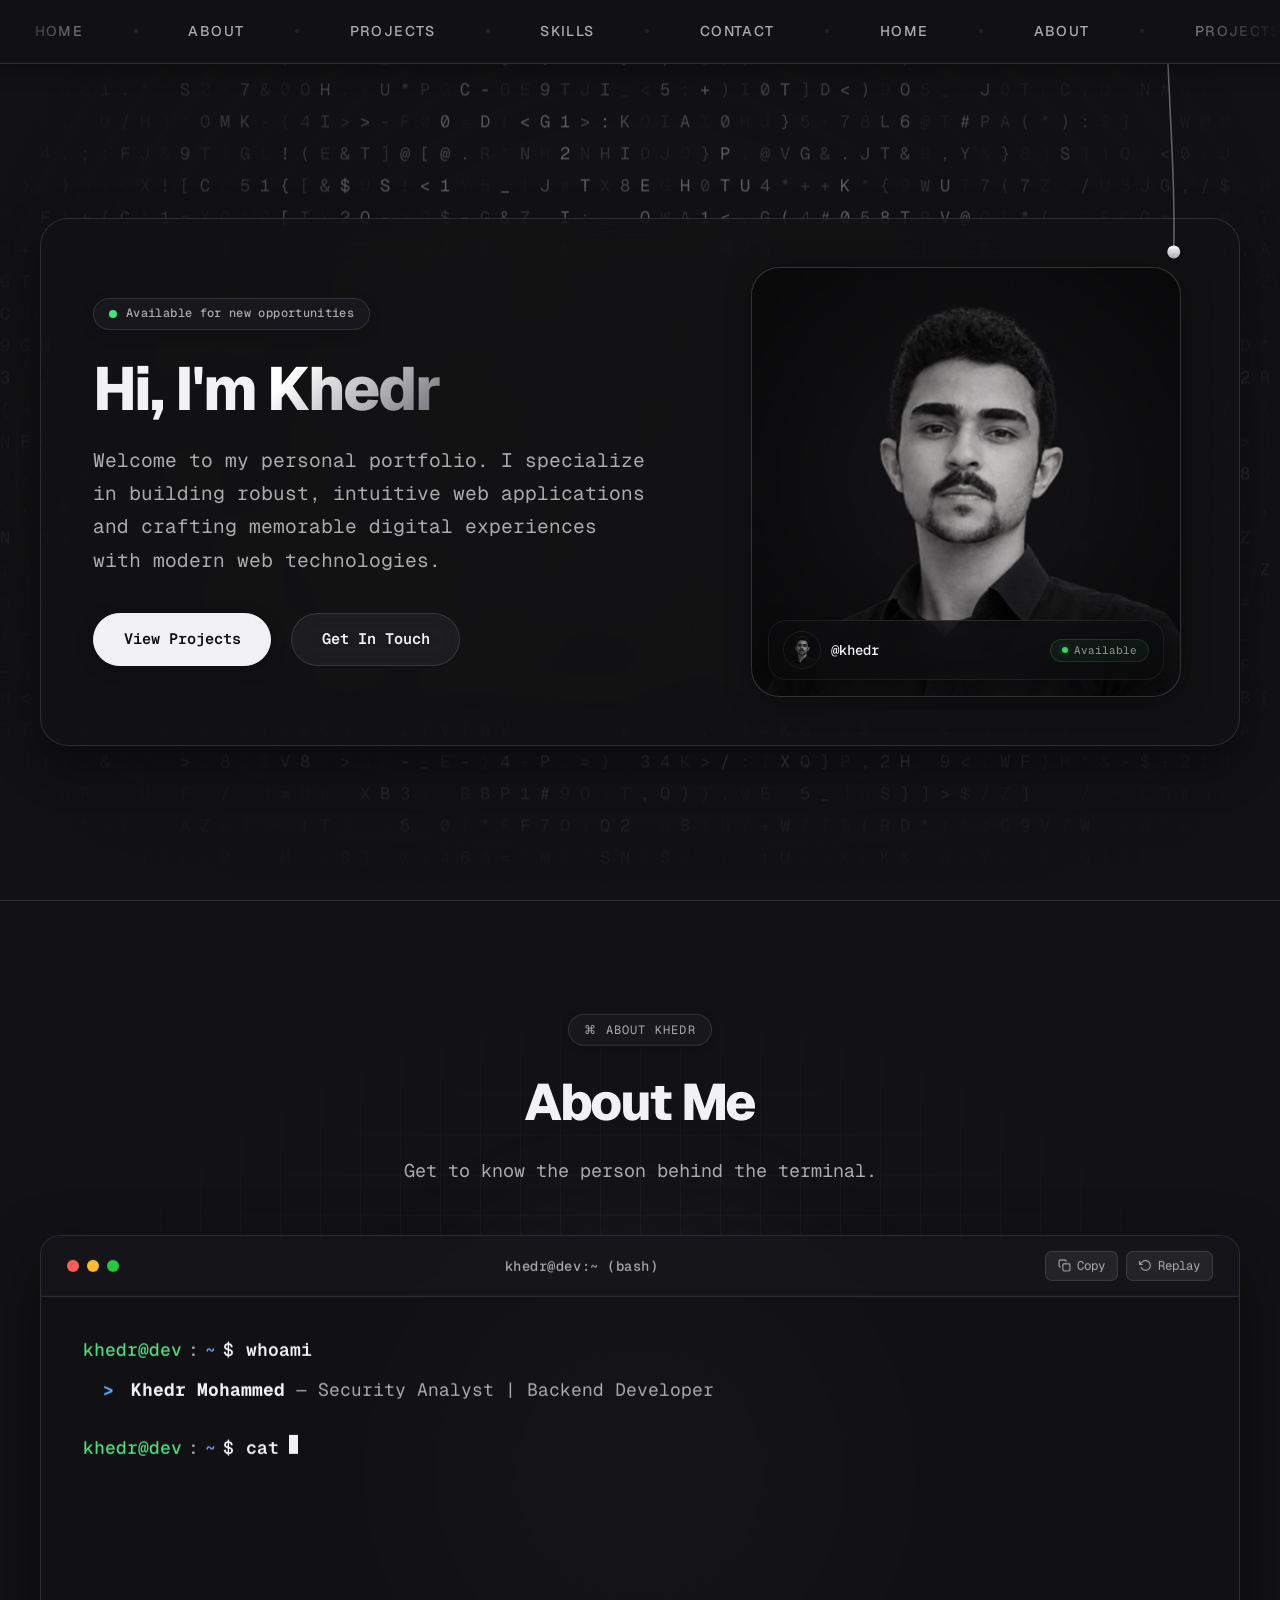
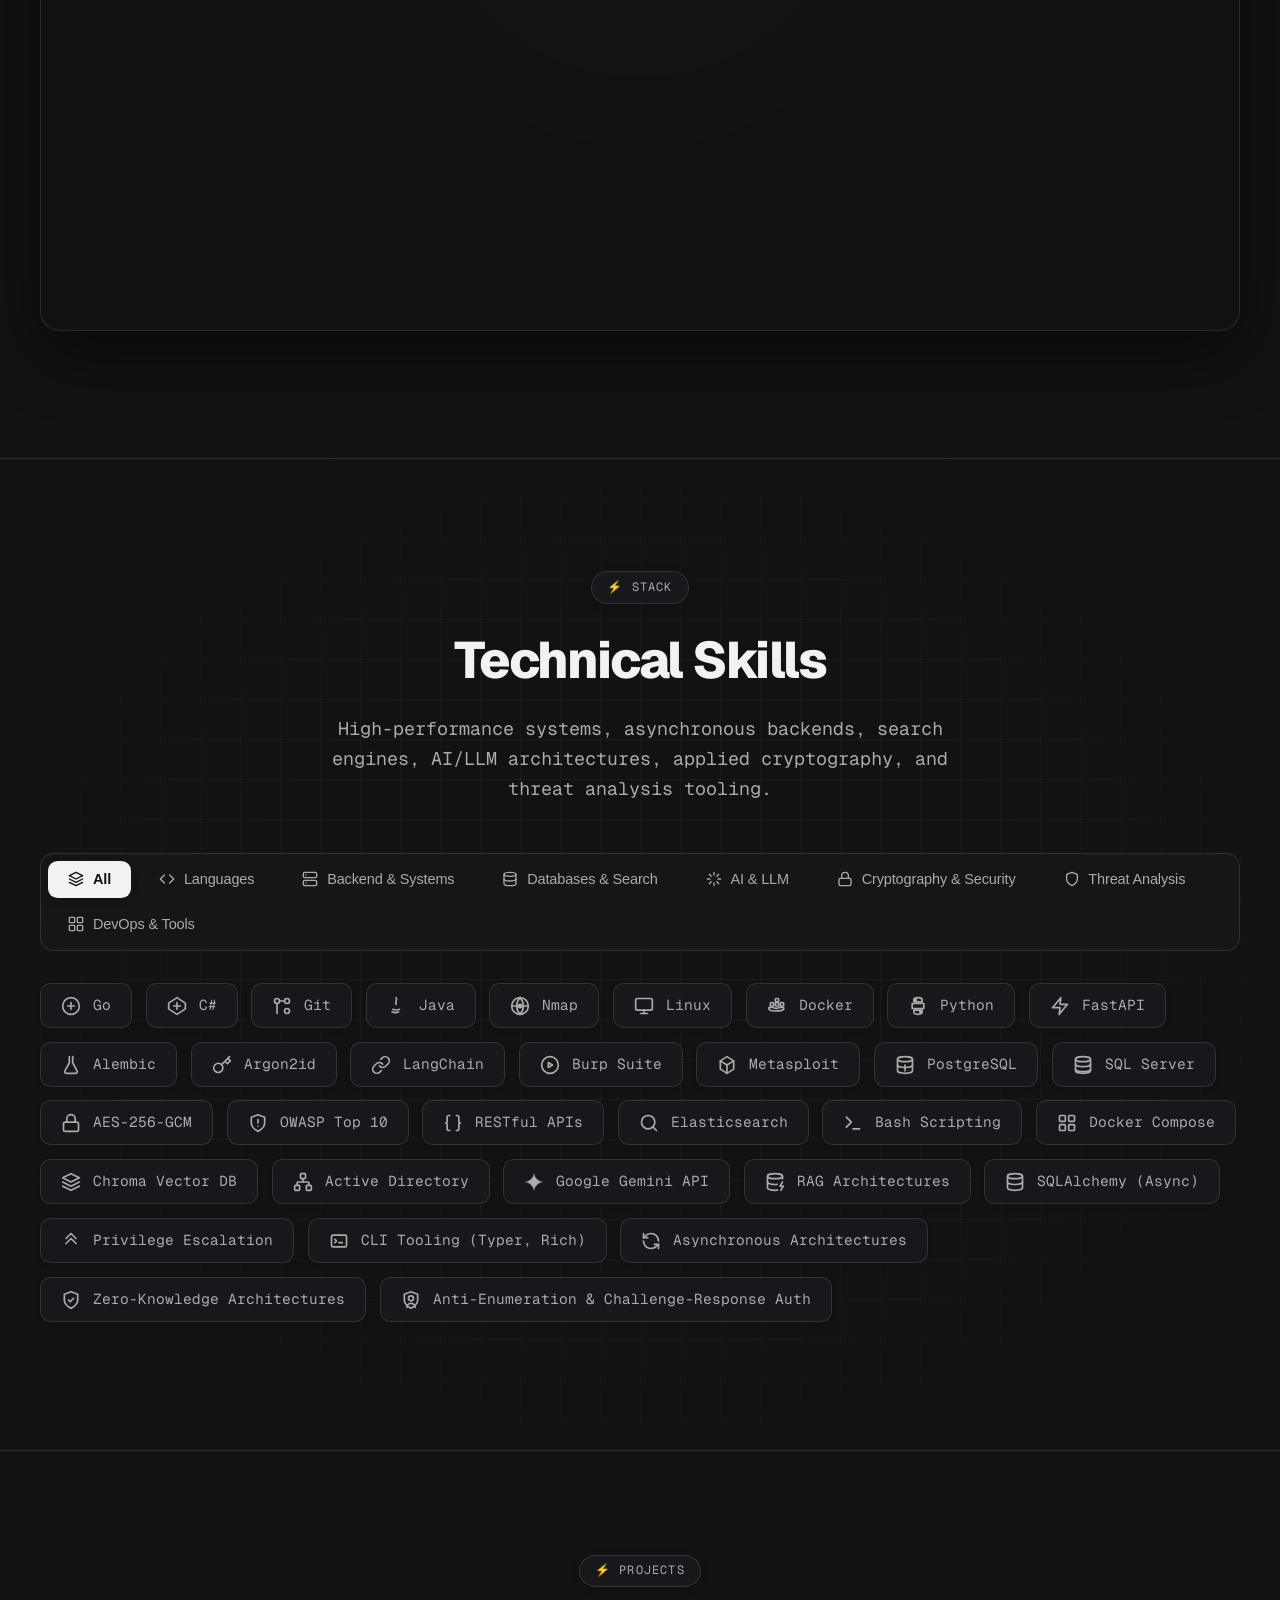
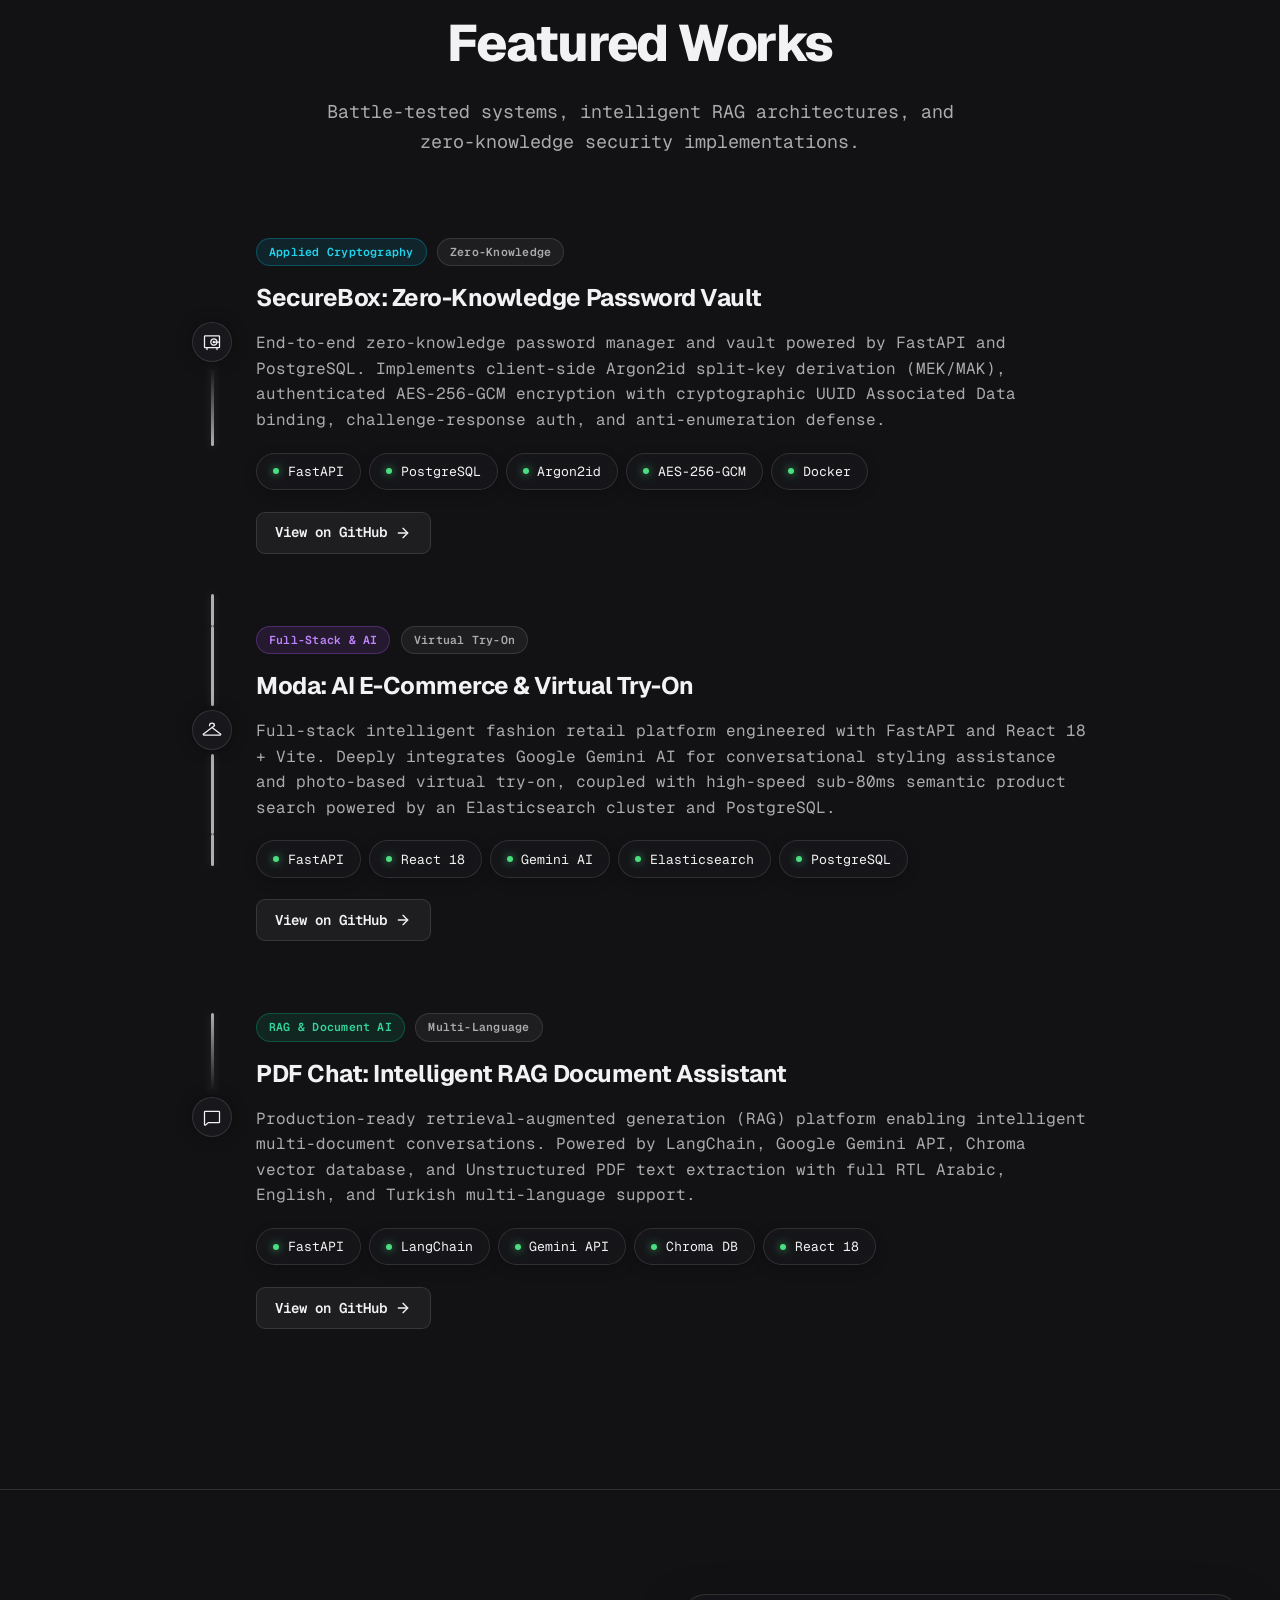
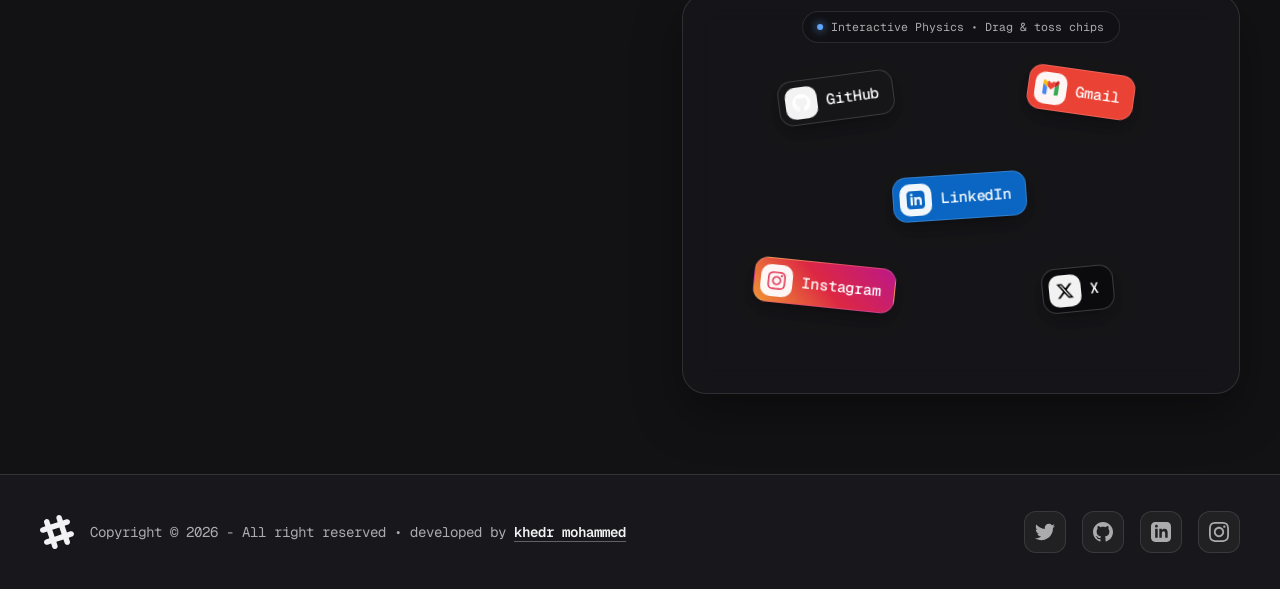
==== commit c1eab277: "refactor: change projects section design from sticky stack to stepped timeline" ====
--- a/index.html
+++ b/index.html
@@ -10,6 +10,9 @@
   <link rel="stylesheet" href="style.css">
 </head>
 <body>
+
+  <!-- Scroll Progress Indicator -->
+  <div class="scroll-progress-bar" id="scrollProgressBar"></div>
 
   <!-- =========================================================================
        Fixed Top Navigation Bar with Continuous Marquee Effect
@@ -118,68 +121,72 @@
 
       <div class="hero-container">
         
-        <!-- Left: Name & Welcome Message -->
-        <div class="hero-intro specular-card" id="heroIntro">
-          <div class="hero-badge">
-            <span class="status-pulse"></span>
-            <span>Available for new opportunities</span>
-          </div>
-
-          <h1 class="hero-title">
-            Hi, I'm <span class="gradient-text">Khedr</span>
-          </h1>
-
-          <p class="hero-welcome">
-            Welcome to my personal portfolio. I specialize in building robust, intuitive web applications and crafting memorable digital experiences with modern web technologies.
-          </p>
-
-          <div class="hero-actions">
-            <a href="#projects" class="btn btn-primary">View Projects</a>
-            <a href="#contact" class="btn btn-secondary">Get In Touch</a>
-          </div>
-        </div>
-
-        <!-- Right: ProfileCard Component (React Bits) with Uploaded Photo -->
-        <div class="hero-profile">
-          <div class="pc-card-wrapper" id="profileCard">
-            <!-- Glow effect following pointer behind the card -->
-            <div class="pc-behind"></div>
-
-            <div class="pc-card-shell">
-              <section class="pc-card">
-                <div class="pc-inside">
-                  
-                  <!-- Glass glare reflection -->
-                  <div class="pc-glare"></div>
-
-                  <!-- Avatar Image Content (1:1 Ratio Matched to Photo) -->
-                  <div class="pc-avatar-content">
-                    <img 
-                      class="avatar" 
-                      src="assets/user_photo.jpg" 
-                      alt="Khedr Portrait Photo" 
-                      loading="eager"
-                    />
-
-                    <!-- Frosted glass user details banner -->
-                    <div class="pc-user-info">
-                      <div class="pc-user-details">
-                        <div class="pc-mini-avatar">
-                          <img src="assets/user_photo.jpg" alt="Mini Avatar" />
+        <!-- Combined Single Hero Element: Intro + Profile -->
+        <div class="hero-intro specular-card" id="heroIntro" data-gsap-hero>
+          
+          <!-- Left: Name & Welcome Message -->
+          <div class="hero-content">
+            <div class="hero-badge">
+              <span class="status-pulse"></span>
+              <span>Available for new opportunities</span>
+            </div>
+
+            <h1 class="hero-title">
+              Hi, I'm <span class="gradient-text">Khedr</span>
+            </h1>
+
+            <p class="hero-welcome">
+              Welcome to my personal portfolio. I specialize in building robust, intuitive web applications and crafting memorable digital experiences with modern web technologies.
+            </p>
+
+            <div class="hero-actions">
+              <a href="#projects" class="btn btn-primary">View Projects</a>
+              <a href="#contact" class="btn btn-secondary">Get In Touch</a>
+            </div>
+          </div>
+
+          <!-- Right: ProfileCard Component with Uploaded Photo -->
+          <div class="hero-profile">
+            <div class="pc-card-wrapper" id="profileCard">
+              <!-- Glow effect following pointer behind the card -->
+              <div class="pc-behind"></div>
+
+              <div class="pc-card-shell">
+                <section class="pc-card">
+                  <div class="pc-inside">
+                    
+                    <!-- Glass glare reflection -->
+                    <div class="pc-glare"></div>
+
+                    <!-- Avatar Image Content (1:1 Ratio Matched to Photo) -->
+                    <div class="pc-avatar-content">
+                      <img 
+                        class="avatar" 
+                        src="assets/user_photo.jpg" 
+                        alt="Khedr Portrait Photo" 
+                        loading="eager"
+                      />
+
+                      <!-- Frosted glass user details banner -->
+                      <div class="pc-user-info">
+                        <div class="pc-user-details">
+                          <div class="pc-mini-avatar">
+                            <img src="assets/user_photo.jpg" alt="Mini Avatar" />
+                          </div>
+                          <div class="pc-user-text">
+                            <div class="pc-handle">@khedr</div>
+                          </div>
                         </div>
-                        <div class="pc-user-text">
-                          <div class="pc-handle">@khedr</div>
-                          <div class="pc-status">Available</div>
-                        </div>
+                        <div class="pc-status">Available</div>
                       </div>
-                      <a href="#contact" class="pc-contact-btn">Contact</a>
                     </div>
+
                   </div>
-
-                </div>
-              </section>
-            </div>
-          </div>
+                </section>
+              </div>
+            </div>
+          </div>
+
         </div>
 
       </div>
@@ -202,7 +209,7 @@
           <div class="about-container">
             
             <!-- Section Header -->
-            <div class="section-header">
+            <div class="section-header" data-gsap-reveal>
               <div class="section-tag">
                 <span class="tag-icon">⌘</span>
                 <span>ABOUT KHEDR</span>
@@ -211,8 +218,8 @@
               <p class="section-subtitle">Get to know the person behind the terminal.</p>
             </div>
 
-            <!-- Magic UI Interactive Terminal Window -->
-            <div class="terminal-window specular-card" id="terminalWindow">
+            <!-- Magic UI Interactive Terminal Window (with GSAP reveal) -->
+            <div class="terminal-window specular-card" id="terminalWindow" data-gsap-reveal>
               
               <!-- Terminal Header Bar with Mac Dots & Quick Actions -->
               <div class="terminal-header">
@@ -307,254 +314,277 @@
       <div class="skills-container">
         
         <!-- Section Header -->
-        <div class="section-header">
+        <div class="section-header" data-gsap-reveal>
           <div class="section-tag">
             <span class="tag-icon">⚡</span>
             <span>STACK</span>
           </div>
           <h2 class="section-title">Technical Skills</h2>
-          <p class="section-subtitle">Engineered with resilient architectures, secure-by-default backends, and offensive-defensive threat analysis.</p>
+          <p class="section-subtitle">High-performance systems, asynchronous backends, search engines, AI/LLM architectures, applied cryptography, and threat analysis tooling.</p>
         </div>
 
-        <!-- Skills Categories Grid -->
-        <div class="skills-grid">
-
-          <!-- Category 1: Programming Languages -->
-          <div class="skill-category-card specular-card">
-            <div class="category-header">
-              <h3 class="cat-title">Programming Languages</h3>
-            </div>
-            <div class="chips-wrap">
-              <div class="floating-chip">
-                <span class="chip-dot"></span>
-                <code>Python</code>
-              </div>
-              <div class="floating-chip">
-                <span class="chip-dot"></span>
-                <code>Go</code>
-              </div>
-              <div class="floating-chip">
-                <span class="chip-dot"></span>
-                <code>C#</code>
-              </div>
-              <div class="floating-chip">
-                <span class="chip-dot"></span>
-                <code>Java</code>
-              </div>
-            </div>
-          </div>
-
-          <!-- Category 2: Backend & Systems Development -->
-          <div class="skill-category-card specular-card">
-            <div class="category-header">
-              <h3 class="cat-title">Backend &amp; Systems Development</h3>
-            </div>
-            <div class="chips-wrap">
-              <div class="floating-chip">
-                <span class="chip-dot"></span>
-                <code>FastAPI</code>
-              </div>
-              <div class="floating-chip">
-                <span class="chip-dot"></span>
-                <code>.NET Framework</code>
-              </div>
-              <div class="floating-chip">
-                <span class="chip-dot"></span>
-                <code>Asynchronous Architectures</code>
-              </div>
-              <div class="floating-chip">
-                <span class="chip-dot"></span>
-                <code>RESTful APIs</code>
-              </div>
-              <div class="floating-chip">
-                <span class="chip-dot"></span>
-                <code>CLI Tooling (Typer, Rich)</code>
-              </div>
-            </div>
-          </div>
-
-          <!-- Category 3: Databases & Search Engines -->
-          <div class="skill-category-card specular-card">
-            <div class="category-header">
-              <h3 class="cat-title">Databases &amp; Search Engines</h3>
-            </div>
-            <div class="chips-wrap">
-              <div class="floating-chip">
-                <span class="chip-dot"></span>
-                <code>PostgreSQL</code>
-              </div>
-              <div class="floating-chip">
-                <span class="chip-dot"></span>
-                <code>SQL Server</code>
-              </div>
-              <div class="floating-chip">
-                <span class="chip-dot"></span>
-                <code>Elasticsearch</code>
-              </div>
-              <div class="floating-chip">
-                <span class="chip-dot"></span>
-                <code>Chroma Vector DB</code>
-              </div>
-              <div class="floating-chip">
-                <span class="chip-dot"></span>
-                <code>SQLAlchemy (Async)</code>
-              </div>
-              <div class="floating-chip">
-                <span class="chip-dot"></span>
-                <code>Alembic</code>
-              </div>
-            </div>
-          </div>
-
-          <!-- Category 4: AI & LLM Integration -->
-          <div class="skill-category-card specular-card">
-            <div class="category-header">
-              <h3 class="cat-title">AI &amp; LLM Integration</h3>
-            </div>
-            <div class="chips-wrap">
-              <div class="floating-chip">
-                <span class="chip-dot"></span>
-                <code>LangChain</code>
-              </div>
-              <div class="floating-chip">
-                <span class="chip-dot"></span>
-                <code>RAG Architectures</code>
-              </div>
-              <div class="floating-chip">
-                <span class="chip-dot"></span>
-                <code>Vector Embeddings (text-embedding-004)</code>
-              </div>
-              <div class="floating-chip">
-                <span class="chip-dot"></span>
-                <code>Google Gemini API</code>
-              </div>
-              <div class="floating-chip">
-                <span class="chip-dot"></span>
-                <code>Unstructured (Document Processing)</code>
-              </div>
-            </div>
-          </div>
-
-          <!-- Category 5: Applied Cryptography & Security -->
-          <div class="skill-category-card specular-card">
-            <div class="category-header">
-              <h3 class="cat-title">Applied Cryptography &amp; Security</h3>
-            </div>
-            <div class="chips-wrap">
-              <div class="floating-chip">
-                <span class="chip-dot"></span>
-                <code>Zero-Knowledge Architectures</code>
-              </div>
-              <div class="floating-chip">
-                <span class="chip-dot"></span>
-                <code>AES-256-GCM</code>
-              </div>
-              <div class="floating-chip">
-                <span class="chip-dot"></span>
-                <code>Argon2id</code>
-              </div>
-              <div class="floating-chip">
-                <span class="chip-dot"></span>
-                <code>RFC 6238 TOTP</code>
-              </div>
-              <div class="floating-chip">
-                <span class="chip-dot"></span>
-                <code>Anti-Enumeration &amp; Challenge-Response Auth</code>
-              </div>
-            </div>
-          </div>
-
-          <!-- Category 6: DevOps, Tools & Infrastructure -->
-          <div class="skill-category-card specular-card">
-            <div class="category-header">
-              <h3 class="cat-title">DevOps, Tools &amp; Infrastructure</h3>
-            </div>
-            <div class="chips-wrap">
-              <div class="floating-chip">
-                <span class="chip-dot"></span>
-                <code>Docker</code>
-              </div>
-              <div class="floating-chip">
-                <span class="chip-dot"></span>
-                <code>Docker Compose</code>
-              </div>
-              <div class="floating-chip">
-                <span class="chip-dot"></span>
-                <code>Git</code>
-              </div>
-              <div class="floating-chip">
-                <span class="chip-dot"></span>
-                <code>Linux</code>
-              </div>
-              <div class="floating-chip">
-                <span class="chip-dot"></span>
-                <code>Bash Scripting</code>
-              </div>
-            </div>
-          </div>
-
-          <!-- Category 7: Cybersecurity & Threat Analysis (Featured Full Width) -->
-          <div class="skill-category-card skill-card-wide specular-card">
-            <div class="category-header">
-              <h3 class="cat-title">Cybersecurity &amp; Threat Analysis</h3>
-            </div>
-            <div class="chips-wrap">
-              <div class="floating-chip">
-                <span class="chip-dot"></span>
-                <code>OWASP Top 10</code>
-              </div>
-              <div class="floating-chip">
-                <span class="chip-dot"></span>
-                <code>Endpoint Detection &amp; Response (EDR)</code>
-              </div>
-              <div class="floating-chip">
-                <span class="chip-dot"></span>
-                <code>Burp Suite</code>
-              </div>
-              <div class="floating-chip">
-                <span class="chip-dot"></span>
-                <code>Nmap</code>
-              </div>
-              <div class="floating-chip">
-                <span class="chip-dot"></span>
-                <code>Metasploit</code>
-              </div>
-              <div class="floating-chip">
-                <span class="chip-dot"></span>
-                <code>Active Directory Attacks (Pass-the-Hash, Kerberoasting)</code>
-              </div>
-              <div class="floating-chip">
-                <span class="chip-dot"></span>
-                <code>Privilege Escalation</code>
-              </div>
-            </div>
-          </div>
-
-          <!-- Category 8: Additional Skills -->
-          <div class="skill-category-card specular-card">
-            <div class="category-header">
-              <h3 class="cat-title">Additional Skills</h3>
-            </div>
-            <div class="chips-wrap">
-              <div class="floating-chip">
-                <span class="chip-dot"></span>
-                <code>Graphic Design</code>
-              </div>
-              <div class="floating-chip">
-                <span class="chip-dot"></span>
-                <code>Photo Editing</code>
-              </div>
-              <div class="floating-chip">
-                <span class="chip-dot"></span>
-                <code>Photography</code>
-              </div>
-              <div class="floating-chip">
-                <span class="chip-dot"></span>
-                <code>AI-Assisted Prototyping (Vibe Coding)</code>
-              </div>
-            </div>
-          </div>
-
+        <!-- Modern Interactive Stack Component (Enlarged & Borderless) -->
+        <div class="relative mx-auto w-full max-w-[1200px]" id="stackInteractiveContainer">
+          
+          <!-- Segmented Filter Tabs -->
+          <div class="stack-tabs-bar" role="tablist" aria-label="Tech Stack Categories">
+            
+            <button type="button" data-tab="all" role="tab" aria-selected="true" class="stack-tab-btn cursor-pointer">
+              <div class="stack-tab-indicator"></div>
+              <span class="stack-tab-label font-semibold text-[var(--bg)]">
+                <svg width="16" height="16" viewBox="0 0 24 24" fill="none" stroke="currentColor" stroke-width="2" stroke-linecap="round" stroke-linejoin="round"><polygon points="12 2 2 7 12 12 22 7 12 2"/><polyline points="2 17 12 22 22 17"/><polyline points="2 12 12 17 22 12"/></svg>
+                All
+              </span>
+            </button>
+
+            <button type="button" data-tab="languages" role="tab" aria-selected="false" class="stack-tab-btn cursor-pointer">
+              <span class="stack-tab-label text-[var(--muted)]">
+                <svg width="16" height="16" viewBox="0 0 24 24" fill="none" stroke="currentColor" stroke-width="2" stroke-linecap="round" stroke-linejoin="round"><polyline points="16 18 22 12 16 6"/><polyline points="8 6 2 12 8 18"/></svg>
+                Languages
+              </span>
+            </button>
+
+            <button type="button" data-tab="backend" role="tab" aria-selected="false" class="stack-tab-btn cursor-pointer">
+              <span class="stack-tab-label text-[var(--muted)]">
+                <svg width="16" height="16" viewBox="0 0 24 24" fill="none" stroke="currentColor" stroke-width="2" stroke-linecap="round" stroke-linejoin="round"><rect width="20" height="8" x="2" y="2" rx="2"/><rect width="20" height="8" x="2" y="14" rx="2"/><line x1="6" x2="6.01" y1="6" y2="6"/><line x1="6" x2="6.01" y1="18" y2="18"/></svg>
+                Backend &amp; Systems
+              </span>
+            </button>
+
+            <button type="button" data-tab="databases" role="tab" aria-selected="false" class="stack-tab-btn cursor-pointer">
+              <span class="stack-tab-label text-[var(--muted)]">
+                <svg width="16" height="16" viewBox="0 0 24 24" fill="none" stroke="currentColor" stroke-width="2" stroke-linecap="round" stroke-linejoin="round"><ellipse cx="12" cy="5" rx="9" ry="3"/><path d="M3 5v14a9 3 0 0 0 18 0V5"/><path d="M3 12a9 3 0 0 0 18 0"/></svg>
+                Databases &amp; Search
+              </span>
+            </button>
+
+            <button type="button" data-tab="ai" role="tab" aria-selected="false" class="stack-tab-btn cursor-pointer">
+              <span class="stack-tab-label text-[var(--muted)]">
+                <svg width="16" height="16" viewBox="0 0 24 24" fill="none" stroke="currentColor" stroke-width="2" stroke-linecap="round" stroke-linejoin="round"><path d="M12 2v4m0 12v4M4.93 4.93l2.83 2.83m8.48 8.48l2.83 2.83M2 12h4m12 0h4M4.93 19.07l2.83-2.83m8.48-8.48l2.83-2.83"/></svg>
+                AI &amp; LLM
+              </span>
+            </button>
+
+            <button type="button" data-tab="crypto" role="tab" aria-selected="false" class="stack-tab-btn cursor-pointer">
+              <span class="stack-tab-label text-[var(--muted)]">
+                <svg width="16" height="16" viewBox="0 0 24 24" fill="none" stroke="currentColor" stroke-width="2" stroke-linecap="round" stroke-linejoin="round"><rect width="18" height="11" x="3" y="11" rx="2" ry="2"/><path d="M7 11V7a5 5 0 0 1 10 0v4"/></svg>
+                Cryptography &amp; Security
+              </span>
+            </button>
+
+            <button type="button" data-tab="cybersecurity" role="tab" aria-selected="false" class="stack-tab-btn cursor-pointer">
+              <span class="stack-tab-label text-[var(--muted)]">
+                <svg width="16" height="16" viewBox="0 0 24 24" fill="none" stroke="currentColor" stroke-width="2" stroke-linecap="round" stroke-linejoin="round"><path d="M12 22s8-4 8-10V5l-8-3-8 3v7c0 6 8 10 8 10z"/></svg>
+                Threat Analysis
+              </span>
+            </button>
+
+            <button type="button" data-tab="devops" role="tab" aria-selected="false" class="stack-tab-btn cursor-pointer">
+              <span class="stack-tab-label text-[var(--muted)]">
+                <svg width="16" height="16" viewBox="0 0 24 24" fill="none" stroke="currentColor" stroke-width="2" stroke-linecap="round" stroke-linejoin="round"><rect width="8" height="8" x="2" y="2" rx="1"/><rect width="8" height="8" x="14" y="2" rx="1"/><rect width="8" height="8" x="14" y="14" rx="1"/><rect width="8" height="8" x="2" y="14" rx="1"/></svg>
+                DevOps &amp; Tools
+              </span>
+            </button>
+
+          </div>
+
+          <!-- Stack Chips Container -->
+          <!-- Stack Chips Container (Ordered Smallest First) -->
+          <div class="mt-7 flex flex-wrap gap-3" id="stackChipsContainer">
+            
+            <!-- 1. Go (2 chars) -->
+            <span data-category="languages" class="stack-chip group">
+              <svg width="20" height="20" viewBox="0 0 24 24" fill="none" stroke="currentColor" stroke-width="2" stroke-linecap="round" stroke-linejoin="round" class="group-hover:brightness-110"><circle cx="12" cy="12" r="10"/><path d="M8 12h8"/><path d="M12 8v8"/></svg>
+              Go
+            </span>
+
+            <!-- 2. C# (2 chars) -->
+            <span data-category="languages" class="stack-chip group">
+              <svg width="20" height="20" viewBox="0 0 24 24" fill="none" stroke="currentColor" stroke-width="2" stroke-linecap="round" stroke-linejoin="round" class="group-hover:brightness-110"><polygon points="12 2 22 8.5 22 15.5 12 22 2 15.5 2 8.5 12 2"/><line x1="12" y1="8" x2="12" y2="16"/><line x1="8" y1="12" x2="16" y2="12"/></svg>
+              C#
+            </span>
+
+            <!-- 3. Git (3 chars) -->
+            <span data-category="devops" class="stack-chip group">
+              <svg width="20" height="20" viewBox="0 0 24 24" fill="none" stroke="currentColor" stroke-width="2" stroke-linecap="round" stroke-linejoin="round" class="group-hover:brightness-110"><circle cx="18" cy="18" r="3"/><circle cx="6" cy="6" r="3"/><circle cx="18" cy="6" r="3"/><path d="M6 9v12"/><path d="M9 6h6"/></svg>
+              Git
+            </span>
+
+            <!-- 4. Java (4 chars) -->
+            <span data-category="languages" class="stack-chip group">
+              <svg width="20" height="20" viewBox="0 0 24 24" fill="none" stroke="currentColor" stroke-width="2" stroke-linecap="round" stroke-linejoin="round" class="group-hover:brightness-110"><path d="M6 19c2 1 6 1 8 0"/><path d="M7 16c2.5 1 5.5 1 8 0"/><path d="M11 2c2 3-2 5 0 8"/></svg>
+              Java
+            </span>
+
+            <!-- 5. Nmap (4 chars) -->
+            <span data-category="cybersecurity" class="stack-chip group">
+              <svg width="20" height="20" viewBox="0 0 24 24" fill="none" stroke="currentColor" stroke-width="2" stroke-linecap="round" stroke-linejoin="round" class="group-hover:brightness-110"><circle cx="12" cy="12" r="10"/><path d="M12 2a14.5 14.5 0 0 0 0 20 14.5 14.5 0 0 0 0-20"/><path d="M2 12h20"/><circle cx="12" cy="12" r="2" fill="currentColor"/></svg>
+              Nmap
+            </span>
+
+            <!-- 6. Linux (5 chars) -->
+            <span data-category="devops" class="stack-chip group">
+              <svg width="20" height="20" viewBox="0 0 24 24" fill="none" stroke="currentColor" stroke-width="2" stroke-linecap="round" stroke-linejoin="round" class="group-hover:brightness-110"><rect width="20" height="14" x="2" y="3" rx="2"/><line x1="8" y1="21" x2="16" y2="21"/><line x1="12" y1="17" x2="12" y2="21"/></svg>
+              Linux
+            </span>
+
+            <!-- 7. Docker (6 chars) -->
+            <span data-category="devops" class="stack-chip group">
+              <svg width="20" height="20" viewBox="0 0 24 24" fill="none" stroke="currentColor" stroke-width="2" stroke-linecap="round" stroke-linejoin="round" class="group-hover:brightness-110"><rect width="4" height="4" x="4" y="8" rx="1"/><rect width="4" height="4" x="10" y="8" rx="1"/><rect width="4" height="4" x="16" y="8" rx="1"/><rect width="4" height="4" x="10" y="3" rx="1"/><path d="M2 14c2-1 4-1 6 0s4 1 6 0 4-1 6 0v2c-2 2-6 2-10 2s-8 0-8-4z"/></svg>
+              Docker
+            </span>
+
+            <!-- 8. Python (6 chars) -->
+            <span data-category="languages" class="stack-chip group">
+              <svg width="20" height="20" viewBox="0 0 24 24" fill="none" stroke="currentColor" stroke-width="2" stroke-linecap="round" stroke-linejoin="round" class="group-hover:brightness-110"><path d="M12 2c5 0 5 3 5 3v2H7V5s0-3 5-3z"/><path d="M12 22c-5 0-5-3-5-3v-2h10v2s0 3-5 3z"/><path d="M5 9h14v6H5z"/><circle cx="9" cy="5" r="1" fill="currentColor"/><circle cx="15" cy="19" r="1" fill="currentColor"/></svg>
+              Python
+            </span>
+
+            <!-- 9. FastAPI (7 chars) -->
+            <span data-category="backend" class="stack-chip group">
+              <svg width="20" height="20" viewBox="0 0 24 24" fill="none" stroke="currentColor" stroke-width="2" stroke-linecap="round" stroke-linejoin="round" class="group-hover:brightness-110"><polygon points="13 2 3 14 12 14 11 22 21 10 12 10 13 2"/></svg>
+              FastAPI
+            </span>
+
+            <!-- 10. Alembic (7 chars) -->
+            <span data-category="databases" class="stack-chip group">
+              <svg width="20" height="20" viewBox="0 0 24 24" fill="none" stroke="currentColor" stroke-width="2" stroke-linecap="round" stroke-linejoin="round" class="group-hover:brightness-110"><path d="M10 2v7.31L4.54 19.34A2 2 0 0 0 6.27 22h11.46a2 2 0 0 0 1.73-2.66L14 9.31V2"/></svg>
+              Alembic
+            </span>
+
+            <!-- 11. Argon2id (8 chars) -->
+            <span data-category="crypto" class="stack-chip group">
+              <svg width="20" height="20" viewBox="0 0 24 24" fill="none" stroke="currentColor" stroke-width="2" stroke-linecap="round" stroke-linejoin="round" class="group-hover:brightness-110"><path d="m21 2-2 2m-7.61 7.61a5.5 5.5 0 1 1-7.778 7.778 5.5 5.5 0 0 1 7.777-7.777zm0 0L15.5 7.5m0 0 3 3L22 7l-3-3m-3.5 3.5L19 4"/></svg>
+              Argon2id
+            </span>
+
+            <!-- 12. LangChain (9 chars) -->
+            <span data-category="ai" class="stack-chip group">
+              <svg width="20" height="20" viewBox="0 0 24 24" fill="none" stroke="currentColor" stroke-width="2" stroke-linecap="round" stroke-linejoin="round" class="group-hover:brightness-110"><path d="M10 13a5 5 0 0 0 7.54.54l3-3a5 5 0 0 0-7.07-7.07l-1.72 1.71"/><path d="M14 11a5 5 0 0 0-7.54-.54l-3 3a5 5 0 0 0 7.07 7.07l1.71-1.71"/></svg>
+              LangChain
+            </span>
+
+            <!-- 13. Burp Suite (10 chars) -->
+            <span data-category="cybersecurity" class="stack-chip group">
+              <svg width="20" height="20" viewBox="0 0 24 24" fill="none" stroke="currentColor" stroke-width="2" stroke-linecap="round" stroke-linejoin="round" class="group-hover:brightness-110"><circle cx="12" cy="12" r="10"/><path d="m10 15 5-3-5-3v6Z"/></svg>
+              Burp Suite
+            </span>
+
+            <!-- 14. Metasploit (10 chars) -->
+            <span data-category="cybersecurity" class="stack-chip group">
+              <svg width="20" height="20" viewBox="0 0 24 24" fill="none" stroke="currentColor" stroke-width="2" stroke-linecap="round" stroke-linejoin="round" class="group-hover:brightness-110"><path d="m12 2l8 5v10l-8 5-8-5V7l8-5z"/><path d="M12 22V12"/><path d="m20 7-8 5-8-5"/></svg>
+              Metasploit
+            </span>
+
+            <!-- 15. PostgreSQL (10 chars) -->
+            <span data-category="databases" class="stack-chip group">
+              <svg width="20" height="20" viewBox="0 0 24 24" fill="none" stroke="currentColor" stroke-width="2" stroke-linecap="round" stroke-linejoin="round" class="group-hover:brightness-110"><ellipse cx="12" cy="5" rx="9" ry="3"/><path d="M3 5v14a9 3 0 0 0 18 0V5"/><path d="M3 12a9 3 0 0 0 18 0"/><path d="M12 12v7"/></svg>
+              PostgreSQL
+            </span>
+
+            <!-- 16. SQL Server (10 chars) -->
+            <span data-category="databases" class="stack-chip group">
+              <svg width="20" height="20" viewBox="0 0 24 24" fill="none" stroke="currentColor" stroke-width="2" stroke-linecap="round" stroke-linejoin="round" class="group-hover:brightness-110"><ellipse cx="12" cy="5" rx="9" ry="3"/><path d="M3 5v6a9 3 0 0 0 18 0V5"/><path d="M3 11v6a9 3 0 0 0 18 0v-6"/><path d="M3 17v2a9 3 0 0 0 18 0v-2"/></svg>
+              SQL Server
+            </span>
+
+            <!-- 17. AES-256-GCM (11 chars) -->
+            <span data-category="crypto" class="stack-chip group">
+              <svg width="20" height="20" viewBox="0 0 24 24" fill="none" stroke="currentColor" stroke-width="2" stroke-linecap="round" stroke-linejoin="round" class="group-hover:brightness-110"><rect width="18" height="11" x="3" y="11" rx="2" ry="2"/><path d="M7 11V7a5 5 0 0 1 10 0v4"/></svg>
+              AES-256-GCM
+            </span>
+
+            <!-- 18. OWASP Top 10 (12 chars) -->
+            <span data-category="cybersecurity" class="stack-chip group">
+              <svg width="20" height="20" viewBox="0 0 24 24" fill="none" stroke="currentColor" stroke-width="2" stroke-linecap="round" stroke-linejoin="round" class="group-hover:brightness-110"><path d="M12 22s8-4 8-10V5l-8-3-8 3v7c0 6 8 10 8 10z"/><line x1="12" y1="8" x2="12" y2="12"/><line x1="12" y1="16" x2="12.01" y2="16"/></svg>
+              OWASP Top 10
+            </span>
+
+            <!-- 19. RESTful APIs (12 chars) -->
+            <span data-category="backend" class="stack-chip group">
+              <svg width="20" height="20" viewBox="0 0 24 24" fill="none" stroke="currentColor" stroke-width="2" stroke-linecap="round" stroke-linejoin="round" class="group-hover:brightness-110"><path d="M8 3H7a2 2 0 0 0-2 2v5a2 2 0 0 1-2 2a2 2 0 0 1 2 2v5c0 1.1.9 2 2 2h1m8 0h1a2 2 0 0 0 2-2v-5c0-1.1.9-2 2-2a2 2 0 0 1-2-2V5a2 2 0 0 0-2-2h-1"/></svg>
+              RESTful APIs
+            </span>
+
+            <!-- 20. Elasticsearch (13 chars) -->
+            <span data-category="databases" class="stack-chip group">
+              <svg width="20" height="20" viewBox="0 0 24 24" fill="none" stroke="currentColor" stroke-width="2" stroke-linecap="round" stroke-linejoin="round" class="group-hover:brightness-110"><circle cx="11" cy="11" r="8"/><line x1="21" y1="21" x2="16.65" y2="16.65"/></svg>
+              Elasticsearch
+            </span>
+
+            <!-- 21. Bash Scripting (14 chars) -->
+            <span data-category="devops" class="stack-chip group">
+              <svg width="20" height="20" viewBox="0 0 24 24" fill="none" stroke="currentColor" stroke-width="2" stroke-linecap="round" stroke-linejoin="round" class="group-hover:brightness-110"><polyline points="4 17 10 11 4 5"/><line x1="12" y1="19" x2="20" y2="19"/></svg>
+              Bash Scripting
+            </span>
+
+            <!-- 22. Docker Compose (14 chars) -->
+            <span data-category="devops" class="stack-chip group">
+              <svg width="20" height="20" viewBox="0 0 24 24" fill="none" stroke="currentColor" stroke-width="2" stroke-linecap="round" stroke-linejoin="round" class="group-hover:brightness-110"><rect width="7" height="7" x="3" y="3" rx="1"/><rect width="7" height="7" x="14" y="3" rx="1"/><rect width="7" height="7" x="14" y="14" rx="1"/><rect width="7" height="7" x="3" y="14" rx="1"/></svg>
+              Docker Compose
+            </span>
+
+            <!-- 23. Chroma Vector DB (16 chars) -->
+            <span data-category="databases" class="stack-chip group">
+              <svg width="20" height="20" viewBox="0 0 24 24" fill="none" stroke="currentColor" stroke-width="2" stroke-linecap="round" stroke-linejoin="round" class="group-hover:brightness-110"><path d="M12 2L2 7l10 5 10-5-10-5zM2 17l10 5 10-5M2 12l10 5 10-5"/></svg>
+              Chroma Vector DB
+            </span>
+
+            <!-- 24. Active Directory (16 chars) -->
+            <span data-category="cybersecurity" class="stack-chip group">
+              <svg width="20" height="20" viewBox="0 0 24 24" fill="none" stroke="currentColor" stroke-width="2" stroke-linecap="round" stroke-linejoin="round" class="group-hover:brightness-110"><rect width="6" height="6" x="9" y="2" rx="1"/><rect width="6" height="6" x="2" y="16" rx="1"/><rect width="6" height="6" x="16" y="16" rx="1"/><path d="M5 16v-3a1 1 0 0 1 1-1h12a1 1 0 0 1 1 1v3"/><path d="M12 8v4"/></svg>
+              Active Directory
+            </span>
+
+            <!-- 25. Google Gemini API (17 chars) -->
+            <span data-category="ai" class="stack-chip group">
+              <svg width="20" height="20" viewBox="0 0 24 24" fill="currentColor" class="group-hover:brightness-110"><path d="M11.04 19.32Q12 21.51 12 24q0-2.49.93-4.68q.96-2.19 2.58-3.81t3.81-2.55Q21.51 12 24 12q-2.49 0-4.68-.93a12.3 12.3 0 0 1-3.81-2.58a12.3 12.3 0 0 1-2.58-3.81Q12 2.49 12 0q0 2.49-.96 4.68q-.93 2.19-2.55 3.81a12.3 12.3 0 0 1-3.81 2.58Q2.49 12 0 12q2.49 0 4.68.96q2.19.93 3.81 2.55t2.55 3.81"/></svg>
+              Google Gemini API
+            </span>
+
+            <!-- 26. RAG Architectures (17 chars) -->
+            <span data-category="ai" class="stack-chip group">
+              <svg width="20" height="20" viewBox="0 0 24 24" fill="none" stroke="currentColor" stroke-width="2" stroke-linecap="round" stroke-linejoin="round" class="group-hover:brightness-110"><ellipse cx="12" cy="5" rx="9" ry="3"/><path d="M3 5v14a9 3 0 0 0 12 2.84M21 5v3m0 4l-3 5h4l-3 5"/><path d="M3 12a9 3 0 0 0 11.59 2.87"/></svg>
+              RAG Architectures
+            </span>
+
+            <!-- 27. SQLAlchemy (Async) (18 chars) -->
+            <span data-category="databases" class="stack-chip group">
+              <svg width="20" height="20" viewBox="0 0 24 24" fill="none" stroke="currentColor" stroke-width="2" stroke-linecap="round" stroke-linejoin="round" class="group-hover:brightness-110"><ellipse cx="12" cy="5" rx="9" ry="3"/><path d="M3 5v14a9 3 0 0 0 18 0V5"/><path d="M3 12a9 3 0 0 0 18 0"/></svg>
+              SQLAlchemy (Async)
+            </span>
+
+            <!-- 28. Privilege Escalation (20 chars) -->
+            <span data-category="cybersecurity" class="stack-chip group">
+              <svg width="20" height="20" viewBox="0 0 24 24" fill="none" stroke="currentColor" stroke-width="2" stroke-linecap="round" stroke-linejoin="round" class="group-hover:brightness-110"><polyline points="18 15 12 9 6 15"/><polyline points="18 9 12 3 6 9"/></svg>
+              Privilege Escalation
+            </span>
+
+            <!-- 29. CLI Tooling (Typer, Rich) (26 chars) -->
+            <span data-category="backend" class="stack-chip group">
+              <svg width="20" height="20" viewBox="0 0 24 24" fill="none" stroke="currentColor" stroke-width="2" stroke-linecap="round" stroke-linejoin="round" class="group-hover:brightness-110"><rect width="18" height="14" x="3" y="5" rx="2"/><polyline points="7 10 9 12 7 14"/><line x1="12" y1="14" x2="16" y2="14"/></svg>
+              CLI Tooling (Typer, Rich)
+            </span>
+
+            <!-- 30. Asynchronous Architectures (27 chars) -->
+            <span data-category="backend" class="stack-chip group">
+              <svg width="20" height="20" viewBox="0 0 24 24" fill="none" stroke="currentColor" stroke-width="2" stroke-linecap="round" stroke-linejoin="round" class="group-hover:brightness-110"><path d="M21 12a9 9 0 0 0-9-9 9.75 9.75 0 0 0-6.74 2.74L3 8"/><path d="M3 3v5h5"/><path d="M3 12a9 9 0 0 0 9 9 9.75 9.75 0 0 0 6.74-2.74L21 16"/><path d="M16 16h5v5"/></svg>
+              Asynchronous Architectures
+            </span>
+
+            <!-- 31. Zero-Knowledge Architectures (28 chars) -->
+            <span data-category="crypto" class="stack-chip group">
+              <svg width="20" height="20" viewBox="0 0 24 24" fill="none" stroke="currentColor" stroke-width="2" stroke-linecap="round" stroke-linejoin="round" class="group-hover:brightness-110"><path d="M12 22s8-4 8-10V5l-8-3-8 3v7c0 6 8 10 8 10z"/><path d="m9 12 2 2 4-4"/></svg>
+              Zero-Knowledge Architectures
+            </span>
+
+            <!-- 32. Anti-Enumeration & Challenge-Response Auth (43 chars) -->
+            <span data-category="crypto" class="stack-chip group">
+              <svg width="20" height="20" viewBox="0 0 24 24" fill="none" stroke="currentColor" stroke-width="2" stroke-linecap="round" stroke-linejoin="round" class="group-hover:brightness-110"><path d="M12 22s8-4 8-10V5l-8-3-8 3v7c0 6 8 10 8 10z"/><circle cx="12" cy="10" r="3"/><path d="M7 21a5 5 0 0 1 10 0"/></svg>
+              Anti-Enumeration &amp; Challenge-Response Auth
+            </span>
+
+          </div>
         </div>
       </div>
     </section>
@@ -568,7 +598,7 @@
 
       <div class="container projects-container">
         <!-- Section Header -->
-        <div class="section-header">
+        <div class="section-header" data-gsap-reveal>
           <div class="section-tag">
             <span class="tag-icon">⚡</span>
             <span>PROJECTS</span>
@@ -706,7 +736,7 @@
       <div class="contact-container">
         
         <!-- Left Side: Information & Action -->
-        <div class="contact-left-col">
+        <div class="contact-left-col" data-gsap-reveal="left">
           <div class="contact-badge-wrap">
             <span class="status-indicator-dot"></span>
             <span class="status-text">Available for new opportunities</span>
@@ -877,34 +907,17 @@
             d="M12 2.163c3.204 0 3.584.012 4.85.07 3.252.148 4.771 1.691 4.919 4.919.058 1.265.069 1.645.069 4.849 0 3.205-.012 3.584-.069 4.849-.149 3.225-1.664 4.771-4.919 4.919-1.266.058-1.644.07-4.85.07-3.204 0-3.584-.012-4.849-.07-3.26-.149-4.771-1.699-4.919-4.92-.058-1.265-.07-1.644-.07-4.849 0-3.204.013-3.583.07-4.849.149-3.227 1.664-4.771 4.919-4.919 1.266-.057 1.645-.069 4.849-.069zm0-2.163c-3.259 0-3.667.014-4.947.072-4.358.2-6.78 2.618-6.98 6.98-.059 1.281-.073 1.689-.073 4.948 0 3.259.014 3.668.072 4.948.2 4.358 2.618 6.78 6.98 6.98 1.281.058 1.689.072 4.948.072 3.259 0 3.668-.014 4.948-.072 4.354-.2 6.782-2.618 6.979-6.98.059-1.28.073-1.689.073-4.948 0-3.259-.014-3.667-.072-4.947-.196-4.354-2.617-6.78-6.979-6.98-1.281-.059-1.69-.073-4.949-.073zm0 5.838c-3.403 0-6.162 2.759-6.162 6.162s2.759 6.163 6.162 6.163 6.162-2.759 6.162-6.163c0-3.403-2.759-6.162-6.162-6.162zm0 10.162c-2.209 0-4-1.79-4-4 0-2.209 1.791-4 4-4s4 1.791 4 4c0 2.21-1.791 4-4 4zm6.406-11.845c-.796 0-1.441.645-1.441 1.44s.645 1.44 1.441 1.44c.795 0 1.439-.645 1.439-1.44s-.644-1.44-1.439-1.44z"></path>
         </svg>
       </a>
-      <a href="https://youtube.com" target="_blank" rel="noopener noreferrer" aria-label="YouTube">
-        <svg
-          aria-label="YouTube"
-          xmlns="http://www.w3.org/2000/svg"
-          width="24"
-          height="24"
-          viewBox="0 0 24 24"
-          class="fill-current">
-          <path
-            d="M19.615 3.184c-3.604-.246-11.631-.245-15.23 0-3.897.266-4.356 2.62-4.385 8.816.029 6.185.484 8.549 4.385 8.816 3.6.245 11.626.246 15.23 0 3.897-.266 4.356-2.62 4.385-8.816-.029-6.185-.484-8.549-4.385-8.816zm-10.615 12.816v-8l8 3.993-8 4.007z"></path>
-        </svg>
-      </a>
-      <a href="https://facebook.com" target="_blank" rel="noopener noreferrer" aria-label="Facebook">
-        <svg
-          aria-label="Facebook"
-          xmlns="http://www.w3.org/2000/svg"
-          width="24"
-          height="24"
-          viewBox="0 0 24 24"
-          class="fill-current">
-          <path
-            d="M9 8h-3v4h3v12h5v-12h3.642l.358-4h-4v-1.667c0-.955.192-1.333 1.115-1.333h2.885v-5h-3.808c-3.596 0-5.192 1.583-5.192 4.615v3.385z"></path>
-        </svg>
-      </a>
     </nav>
   </footer>
 
+  <!-- Core Libraries (Local for zero network failures & offline reliability) -->
   <script src="assets/matter.min.js"></script>
+  <script src="assets/gsap.min.js"></script>
+  <script src="assets/ScrollTrigger.min.js"></script>
+  <script src="assets/lenis.min.js"></script>
+
+  <!-- Application Logic & Scroll Effects -->
   <script src="script.js"></script>
+  <script src="scroll-effects.js"></script>
 </body>
 </html>
--- a/style.css
+++ b/style.css
@@ -40,8 +40,6 @@
   --behind-glow-size: 55%;
   --inner-gradient: linear-gradient(145deg, rgba(24, 24, 28, 0.85) 0%, rgba(18, 18, 20, 0.95) 100%);
   --card-radius: 28px;
-<<<<<<< HEAD
-=======
 
   /* Modern Stack Section Token Aliases (Dark Theme) */
   --line: rgba(171, 170, 173, 0.18);
@@ -52,7 +50,6 @@
   --muted-foreground: #abaaad;
   --card: #18181c;
   --primary: #f2f2f4;
->>>>>>> c1eab27 (refactor: change projects section design from sticky stack to stepped timeline)
 }
 
 [data-theme="light"] {
@@ -69,8 +66,6 @@
   --gradient-glow: linear-gradient(135deg, #abaaad 0%, #68676d 50%, #121214 100%);
   --pullcord-ink: rgba(18, 18, 20, 0.6);
 
-<<<<<<< HEAD
-=======
   /* Modern Stack Section Token Aliases (Light Theme) */
   --line: rgba(18, 18, 20, 0.2);
   --chip: rgba(215, 214, 218, 0.75);
@@ -81,7 +76,6 @@
   --card: #d7d6da;
   --primary: #121214;
 
->>>>>>> c1eab27 (refactor: change projects section design from sticky stack to stepped timeline)
   /* ProfileCard light mode overrides */
   --behind-glow-color: rgba(18, 18, 20, 0.22);
   --inner-gradient: linear-gradient(145deg, rgba(202, 201, 204, 0.85) 0%, rgba(184, 183, 186, 0.95) 100%);
@@ -94,9 +88,33 @@
 }
 
 html {
-  scroll-behavior: smooth;
+  /* Lenis overrides native scroll - keep scroll-padding only */
+  scroll-behavior: auto;
   scroll-padding-top: var(--nav-height);
 }
+
+/* ==========================================================================
+   Scroll Progress Bar (top of page)
+   ========================================================================== */
+
+.scroll-progress-bar {
+  position: fixed;
+  top: 0;
+  left: 0;
+  height: 2.5px;
+  width: 0%;
+  background: linear-gradient(90deg, #abaaad 0%, #f2f2f4 50%, #abaaad 100%);
+  z-index: 9999;
+  pointer-events: none;
+  transform-origin: left;
+  transition: opacity 0.3s ease;
+}
+
+/* ==========================================================================
+   Smooth Scroll & Scroll Progress Bar
+   ========================================================================== */
+
+/* Progress bar at top of window */
 
 body {
   background-color: var(--bg-color);
@@ -131,28 +149,27 @@
 .hero-container {
   position: relative;
   z-index: 1;
+  max-width: 1200px;
+  width: 100%;
+  margin: 0 auto;
+}
+
+/* Combined Single Hero Element: Intro + Profile in one unified frosted specular card */
+.hero-intro {
   display: grid;
   grid-template-columns: 1.15fr 0.85fr;
-  gap: 4rem;
-  align-items: center;
-  max-width: 1200px;
-  width: 100%;
-  margin: 0 auto;
-}
-
-/* Left Column: Intro & Welcome Message with Frosted Glass Blur */
-.hero-intro {
-  display: flex;
-  flex-direction: column;
-  align-items: flex-start;
+  gap: 3.5rem;
+  align-items: center;
   background: rgba(18, 18, 20, 0.68);
   backdrop-filter: blur(24px);
   -webkit-backdrop-filter: blur(24px);
   border: 1px solid var(--border-color);
   border-radius: 28px;
-  padding: 2.75rem 2.5rem;
+  padding: 3rem 3.25rem;
   box-shadow: 0 18px 45px rgba(0, 0, 0, 0.35);
   transition: var(--theme-transition), border-color 0.3s ease, box-shadow 0.3s ease;
+  width: 100%;
+  box-sizing: border-box;
 }
 
 .hero-intro:hover {
@@ -163,6 +180,12 @@
 [data-theme="light"] .hero-intro {
   background: rgba(202, 201, 204, 0.78);
   box-shadow: 0 18px 40px rgba(18, 18, 20, 0.12);
+}
+
+.hero-content {
+  display: flex;
+  flex-direction: column;
+  align-items: flex-start;
 }
 
 .hero-badge {
@@ -489,7 +512,7 @@
 }
 
 .pc-handle {
-  font-size: 13px;
+  font-size: 14px;
   font-weight: 600;
   color: var(--text-highlight);
   line-height: 1;
@@ -497,11 +520,16 @@
 
 .pc-status {
   font-size: 11px;
+  font-weight: 500;
   color: var(--text-primary);
-  display: flex;
-  align-items: center;
-  gap: 5px;
+  display: inline-flex;
+  align-items: center;
+  gap: 6px;
   line-height: 1;
+  padding: 5px 11px;
+  border-radius: 9999px;
+  background: rgba(74, 222, 128, 0.08);
+  border: 1px solid rgba(74, 222, 128, 0.22);
 }
 
 .pc-status::before {
@@ -511,6 +539,7 @@
   height: 6px;
   border-radius: 50%;
   background: #4ade80;
+  box-shadow: 0 0 6px rgba(74, 222, 128, 0.5);
 }
 
 .pc-contact-btn {
@@ -718,15 +747,20 @@
    ========================================================================== */
 
 @media (max-width: 960px) {
-  .hero-container {
+  .hero-intro {
     grid-template-columns: 1fr;
     text-align: center;
-    gap: 3.5rem;
-  }
-
-  .hero-intro {
+    gap: 3rem;
+    padding: 2.25rem 1.75rem;
+  }
+
+  .hero-content {
     align-items: center;
-    padding: 2.25rem 1.75rem;
+  }
+
+  .hero-welcome {
+    margin-left: auto;
+    margin-right: auto;
   }
 
   .hero-actions {
@@ -735,6 +769,18 @@
 
   .pc-card-wrapper {
     max-width: 360px;
+    margin: 0 auto;
+  }
+}
+
+@media (max-width: 480px) {
+  .hero-intro {
+    padding: 1.75rem 1.25rem;
+    gap: 2rem;
+  }
+
+  .pc-card-wrapper {
+    max-width: 290px;
   }
 }
 
@@ -744,7 +790,7 @@
 
 .about-section {
   position: relative;
-  padding: 7rem 1.5rem 8rem;
+  padding: 7rem 2rem 8rem;
   overflow: hidden;
   background-color: var(--bg-color);
   border-top: 1px solid var(--border-color);
@@ -754,7 +800,7 @@
 .parallax-container {
   position: relative;
   width: 100%;
-  max-width: 1100px;
+  max-width: 1200px;
   margin: 0 auto;
   display: flex;
   align-items: center;
@@ -866,7 +912,11 @@
 /* Magic UI Terminal Window */
 .terminal-window {
   width: 100%;
-  max-width: 920px;
+  max-width: 1200px;
+  min-height: 520px;
+  display: flex;
+  flex-direction: column;
+  margin: 0 auto;
   border-radius: 20px;
   background: rgba(18, 18, 20, 0.76);
   backdrop-filter: blur(24px);
@@ -956,6 +1006,9 @@
 
 /* Terminal Body */
 .terminal-body {
+  flex: 1;
+  min-height: 460px;
+  position: relative;
   padding: 2.25rem 2.6rem 2.75rem;
   font-family: var(--font-mono);
   font-size: 1.12rem;
@@ -964,14 +1017,24 @@
 
 .terminal-block {
   margin-bottom: 1.5rem;
-}
-
+  transition: opacity 0.3s ease, visibility 0.3s ease;
+}
+
+/* Hide inactive blocks while strictly preserving their layout space (CLS = 0) */
 .terminal-block.term-hidden {
-  display: none;
+  visibility: hidden;
+  opacity: 0;
+  pointer-events: none;
+}
+
+.term-active-prompt {
+  transition: opacity 0.3s ease, visibility 0.3s ease;
 }
 
 .term-active-prompt.term-hidden {
-  display: none;
+  visibility: hidden;
+  opacity: 0;
+  pointer-events: none;
 }
 
 .terminal-prompt-line {
@@ -1014,19 +1077,19 @@
   animation: term-blink 0.8s infinite steps(2, start);
 }
 
+/* Keep output space reserved at all times to prevent layout shifts */
 .terminal-output {
   padding-left: 1.25rem;
   color: var(--text-primary);
   opacity: 0;
-  max-height: 0;
-  overflow: hidden;
-  transform: translateY(6px);
-  transition: opacity 0.35s ease, transform 0.35s ease, max-height 0.35s ease;
+  visibility: hidden;
+  transform: translateY(4px);
+  transition: opacity 0.35s ease, transform 0.35s ease, visibility 0.35s ease;
 }
 
 .terminal-output.visible {
   opacity: 1;
-  max-height: 800px;
+  visibility: visible;
   transform: translateY(0);
 }
 
@@ -1103,9 +1166,24 @@
 
 /* Responsive Terminal */
 @media (max-width: 960px) {
+  .terminal-window {
+    min-height: 580px;
+  }
   .terminal-body {
     padding: 1.6rem 1.4rem 2rem;
     font-size: 0.98rem;
+    min-height: 520px;
+  }
+}
+
+@media (max-width: 640px) {
+  .terminal-window {
+    min-height: 680px;
+  }
+  .terminal-body {
+    padding: 1.25rem 1rem 1.75rem;
+    font-size: 0.92rem;
+    min-height: 620px;
   }
 }
 
@@ -1115,7 +1193,7 @@
 
 .skills-section {
   position: relative;
-  padding: 7rem 1.5rem 8rem;
+  padding: 7rem 2rem 8rem;
   background-color: var(--bg-color);
   border-top: 1px solid var(--border-color);
   transition: var(--theme-transition);
@@ -1128,6 +1206,347 @@
   width: 100%;
   max-width: 1200px;
   margin: 0 auto;
+}
+
+/* ==========================================================================
+   Modern Interactive Stack Section
+   ========================================================================== */
+
+.max-w-\[760px\] {
+  max-width: 760px !important;
+}
+
+.border-x {
+  border-left-width: 1px !important;
+  border-right-width: 1px !important;
+}
+
+.border-dashed {
+  border-style: dashed !important;
+}
+
+.border-\[var\(--line\)\] {
+  border-color: var(--line) !important;
+}
+
+.px-6 {
+  padding-left: 1.5rem !important;
+  padding-right: 1.5rem !important;
+}
+
+.py-6 {
+  padding-top: 1.5rem !important;
+  padding-bottom: 1.5rem !important;
+}
+
+@media (min-width: 640px) {
+  .sm\:px-8 {
+    padding-left: 2rem !important;
+    padding-right: 2rem !important;
+  }
+}
+
+.gap-1\.5 {
+  gap: 0.375rem !important;
+}
+
+.gap-2 {
+  gap: 0.5rem !important;
+}
+
+.gap-2\.5 {
+  gap: 0.625rem !important;
+}
+
+.rounded-lg {
+  border-radius: 0.5rem !important;
+}
+
+.rounded-md {
+  border-radius: 0.375rem !important;
+}
+
+.p-1 {
+  padding: 0.25rem !important;
+}
+
+.px-3 {
+  padding-left: 0.75rem !important;
+  padding-right: 0.75rem !important;
+}
+
+.py-1\.5 {
+  padding-top: 0.375rem !important;
+  padding-bottom: 0.375rem !important;
+}
+
+.mt-6 {
+  margin-top: 1.5rem !important;
+}
+
+.text-\[12px\] {
+  font-size: 12px !important;
+  line-height: 1rem !important;
+}
+
+.font-medium {
+  font-weight: 500 !important;
+}
+
+.font-semibold {
+  font-weight: 600 !important;
+}
+
+.cursor-pointer {
+  cursor: pointer !important;
+}
+
+.cursor-default {
+  cursor: default !important;
+}
+
+.bg-\[var\(--chip\)\] {
+  background-color: var(--chip) !important;
+}
+
+.bg-\[var\(--fg\)\] {
+  background-color: var(--fg) !important;
+}
+
+.bg-\[var\(--card\)\] {
+  background-color: var(--card) !important;
+}
+
+.text-\[var\(--bg\)\] {
+  color: var(--bg) !important;
+}
+
+.text-\[var\(--fg\)\] {
+  color: var(--fg) !important;
+}
+
+.text-\[var\(--muted\)\] {
+  color: var(--muted) !important;
+}
+
+.border {
+  border-width: 1px !important;
+  border-style: solid !important;
+}
+
+.size-3\.5 {
+  width: 14px !important;
+  height: 14px !important;
+}
+
+.size-4 {
+  width: 16px !important;
+  height: 16px !important;
+}
+
+.shrink-0 {
+  flex-shrink: 0 !important;
+}
+
+.shadow-sm {
+  box-shadow: 0 1px 2px 0 rgba(0, 0, 0, 0.12) !important;
+}
+
+.shadow-xs {
+  box-shadow: 0 1px 2px 0 rgba(0, 0, 0, 0.05) !important;
+}
+
+.transition-colors {
+  transition-property: color, background-color, border-color, text-decoration-color, fill, stroke !important;
+}
+
+.duration-200 {
+  transition-duration: 200ms !important;
+}
+
+.transition-all {
+  transition-property: all !important;
+}
+
+.relative {
+  position: relative !important;
+}
+
+.flex {
+  display: flex !important;
+}
+
+.inline-flex {
+  display: inline-flex !important;
+}
+
+.flex-wrap {
+  flex-wrap: wrap !important;
+}
+
+.items-center {
+  align-items: center !important;
+}
+
+.z-10 {
+  z-index: 10 !important;
+}
+
+.w-full {
+  width: 100% !important;
+}
+
+.mx-auto {
+  margin-left: auto !important;
+  margin-right: auto !important;
+}
+
+/* Stack Section Container (Unified 1200px & Borderless) */
+#stackInteractiveContainer {
+  position: relative !important;
+  max-width: 1200px !important;
+  margin-left: auto !important;
+  margin-right: auto !important;
+  width: 100% !important;
+  border: none !important;
+  padding: 0 !important;
+}
+
+/* Stack Segmented Tab Bar */
+.stack-tabs-bar {
+  display: flex !important;
+  flex-wrap: wrap !important;
+  gap: 0.5rem !important;
+  border-radius: 0.85rem !important;
+  border: 1px solid var(--line) !important;
+  background-color: var(--chip) !important;
+  padding: 0.45rem !important;
+  backdrop-filter: blur(12px) !important;
+  -webkit-backdrop-filter: blur(12px) !important;
+}
+
+/* Stack Segmented Tab Button & Active Indicator */
+.stack-tab-btn {
+  position: relative !important;
+  display: inline-flex !important;
+  align-items: center !important;
+  gap: 0.6rem !important;
+  border-radius: 0.6rem !important;
+  padding: 0.65rem 1.25rem !important;
+  font-size: 14.5px !important;
+  font-weight: 500 !important;
+  letter-spacing: -0.01em !important;
+  cursor: pointer !important;
+  background: transparent !important;
+  border: none !important;
+  color: inherit !important;
+  outline: none !important;
+  -webkit-appearance: none !important;
+  appearance: none !important;
+  overflow: visible !important;
+  transition: color 200ms ease !important;
+}
+
+.stack-tab-btn:focus-visible {
+  outline: 2px solid var(--fg);
+  outline-offset: 2px;
+}
+
+/* Constrain active indicator strictly to the tab button bounds */
+.stack-tab-btn .stack-tab-indicator {
+  position: absolute !important;
+  inset: 0 !important;
+  top: 0 !important;
+  left: 0 !important;
+  width: 100% !important;
+  height: 100% !important;
+  border-radius: 0.6rem !important;
+  background-color: var(--fg) !important;
+  box-shadow: 0 2px 8px rgba(0, 0, 0, 0.16) !important;
+  z-index: 1 !important;
+  pointer-events: none !important;
+}
+
+.stack-tab-btn .stack-tab-label {
+  position: relative !important;
+  z-index: 2 !important;
+  display: inline-flex !important;
+  align-items: center !important;
+  gap: 0.55rem !important;
+}
+
+.stack-tab-btn .stack-tab-label svg {
+  width: 16px !important;
+  height: 16px !important;
+  flex-shrink: 0 !important;
+}
+
+.stack-tab-btn:hover .stack-tab-label.text-\[var\(--muted\)\] {
+  color: var(--fg) !important;
+}
+
+/* Stack Chips Container */
+#stackChipsContainer {
+  margin-top: 2rem !important;
+  display: flex !important;
+  flex-wrap: wrap !important;
+  gap: 0.85rem !important;
+}
+
+/* Stack Chips Micro-Interactions (Larger & Premium) */
+.stack-chip {
+  display: inline-flex !important;
+  align-items: center !important;
+  gap: 0.75rem !important;
+  border-radius: 0.65rem !important;
+  border: 1px solid var(--line) !important;
+  background-color: var(--card) !important;
+  padding: 0.65rem 1.25rem !important;
+  font-family: var(--font-mono) !important;
+  font-size: 14.5px !important;
+  line-height: 1.4rem !important;
+  color: var(--muted) !important;
+  cursor: default !important;
+  transition: all 220ms cubic-bezier(0.16, 1, 0.3, 1) !important;
+  box-shadow: 0 2px 6px rgba(0, 0, 0, 0.06) !important;
+  user-select: none;
+  -webkit-user-select: none;
+  will-change: transform;
+}
+
+.stack-chip svg {
+  width: 20px !important;
+  height: 20px !important;
+  flex-shrink: 0 !important;
+}
+
+.stack-chip:hover {
+  transform: translateY(-2px) !important;
+  border-color: var(--fg) !important;
+  background-color: var(--fg) !important;
+  color: var(--bg) !important;
+  box-shadow: 0 6px 18px rgba(0, 0, 0, 0.22) !important;
+}
+
+.stack-chip:hover svg[stroke="currentColor"] {
+  stroke: var(--bg) !important;
+}
+
+.stack-chip:hover svg[fill="currentColor"] {
+  fill: var(--bg) !important;
+}
+
+.stack-chip:hover .group-hover\:brightness-110 {
+  filter: brightness(1.15) !important;
+}
+
+.stack-chip:hover .group-hover\:filter {
+  filter: drop-shadow(0 0 6px rgba(255, 255, 255, 0.25)) !important;
+}
+
+/* Tab Filtering Visibility */
+.stack-chip.is-filtered-out {
+  display: none !important;
 }
 
 .skills-grid {
@@ -1369,7 +1788,7 @@
   position: relative;
   width: 100%;
   margin: 0;
-  padding: 6.5rem 1.5rem 8.5rem;
+  padding: 6.5rem 2rem 8.5rem;
   scroll-margin-top: var(--nav-height);
   border-top: 1px solid var(--border-color);
   background-color: var(--bg-color);
@@ -1395,7 +1814,7 @@
 }
 
 .projects-container {
-  max-width: 1140px;
+  max-width: 1200px;
   width: 100%;
   margin: 0 auto;
   position: relative;
@@ -1446,14 +1865,6 @@
 
 .flex-col {
   flex-direction: column;
-<<<<<<< HEAD
-  width: 100%;
-  max-width: 1100px;
-  margin: 3rem auto 0;
-  position: relative;
-  box-sizing: border-box;
-=======
->>>>>>> c1eab27 (refactor: change projects section design from sticky stack to stepped timeline)
 }
 
 .items-start {
@@ -2518,3 +2929,66 @@
   }
 }
 
+/* ==========================================================================
+   Unified Container & Section Side Spacing System (1200px Flush Alignment)
+   ========================================================================== */
+
+.hero-section,
+.about-section,
+.skills-section,
+.projects-section,
+.contact-section {
+  padding-left: 2rem !important;
+  padding-right: 2rem !important;
+  box-sizing: border-box !important;
+}
+
+.hero-container,
+.about-container,
+.parallax-container,
+.terminal-window,
+.skills-container,
+#stackInteractiveContainer,
+.projects-container,
+.contact-container {
+  width: 100% !important;
+  max-width: 1200px !important;
+  margin-left: auto !important;
+  margin-right: auto !important;
+  box-sizing: border-box !important;
+}
+
+@media (max-width: 992px) {
+  .hero-section,
+  .about-section,
+  .skills-section,
+  .projects-section,
+  .contact-section {
+    padding-left: 1.5rem !important;
+    padding-right: 1.5rem !important;
+  }
+}
+
+@media (max-width: 768px) {
+  .hero-section,
+  .about-section,
+  .skills-section,
+  .projects-section,
+  .contact-section {
+    padding-left: 1.25rem !important;
+    padding-right: 1.25rem !important;
+  }
+}
+
+@media (max-width: 480px) {
+  .hero-section,
+  .about-section,
+  .skills-section,
+  .projects-section,
+  .contact-section {
+    padding-left: 0.85rem !important;
+    padding-right: 0.85rem !important;
+  }
+}
+
+
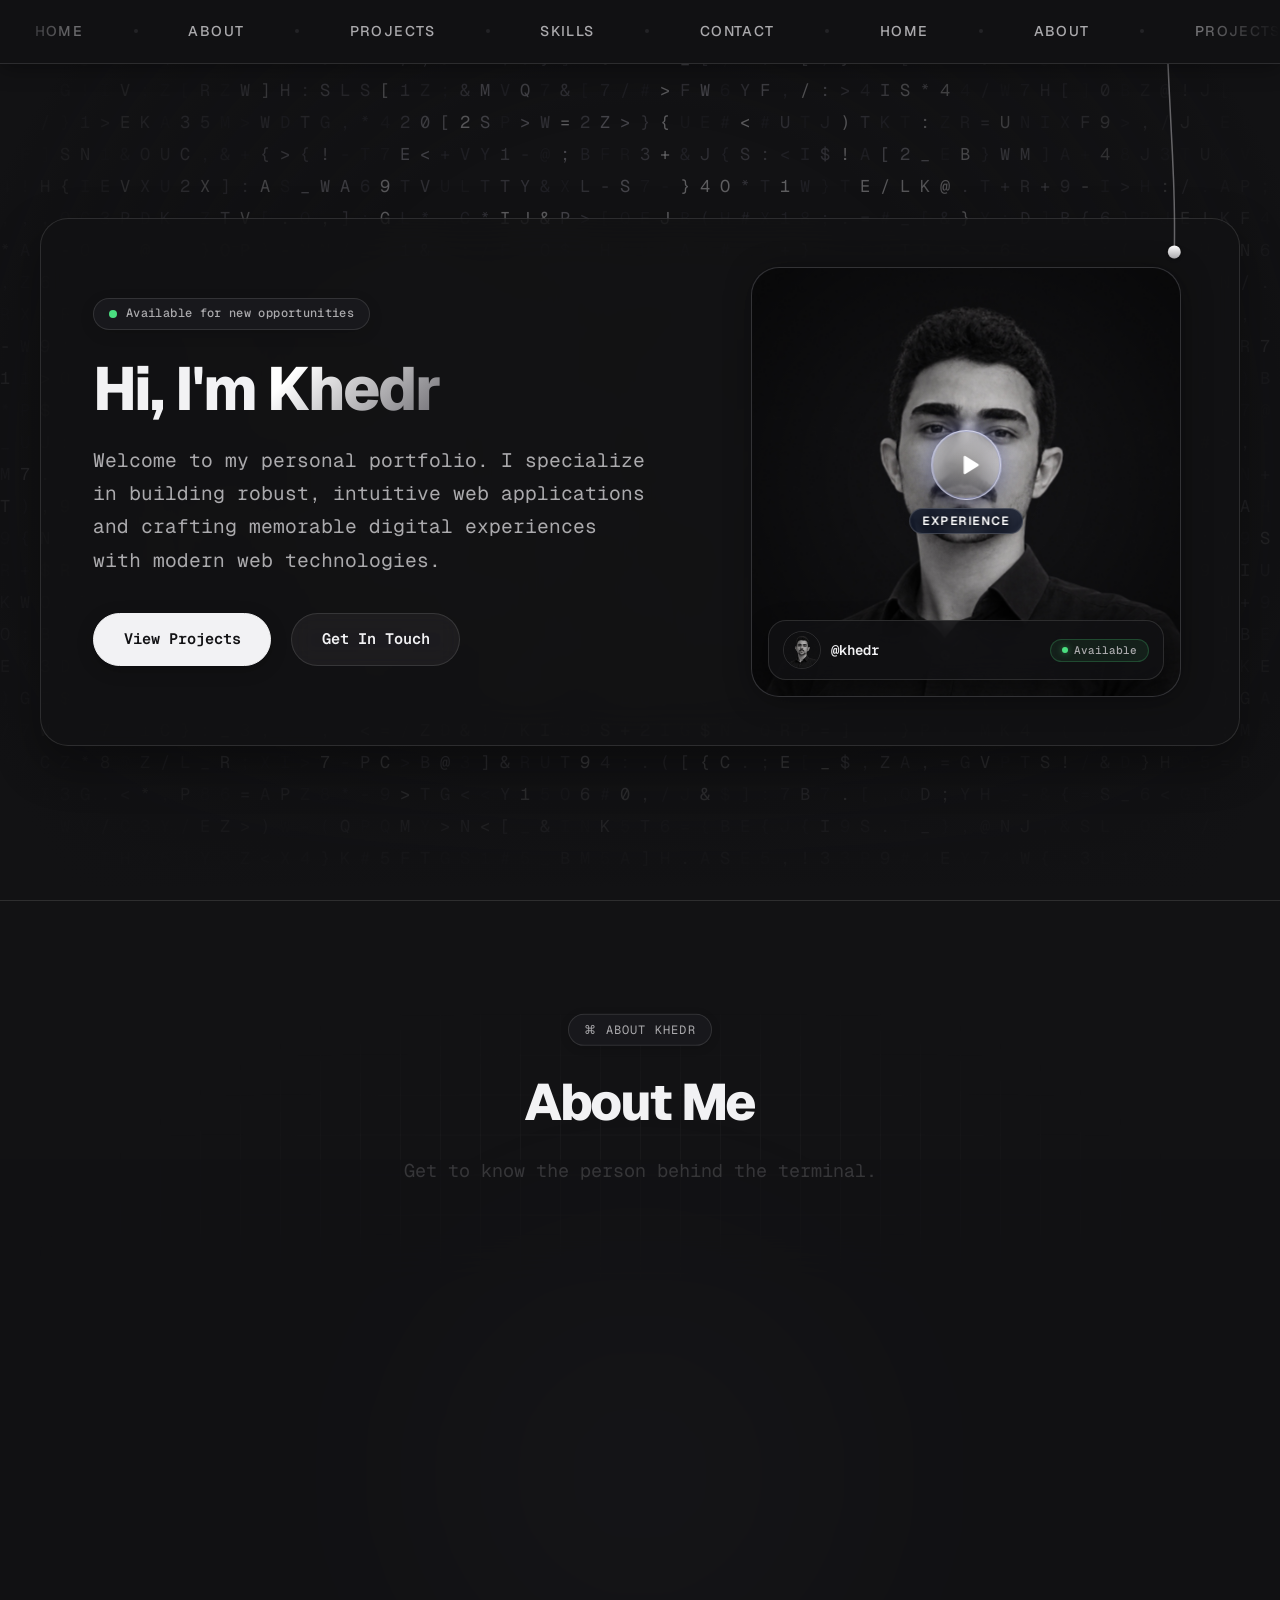
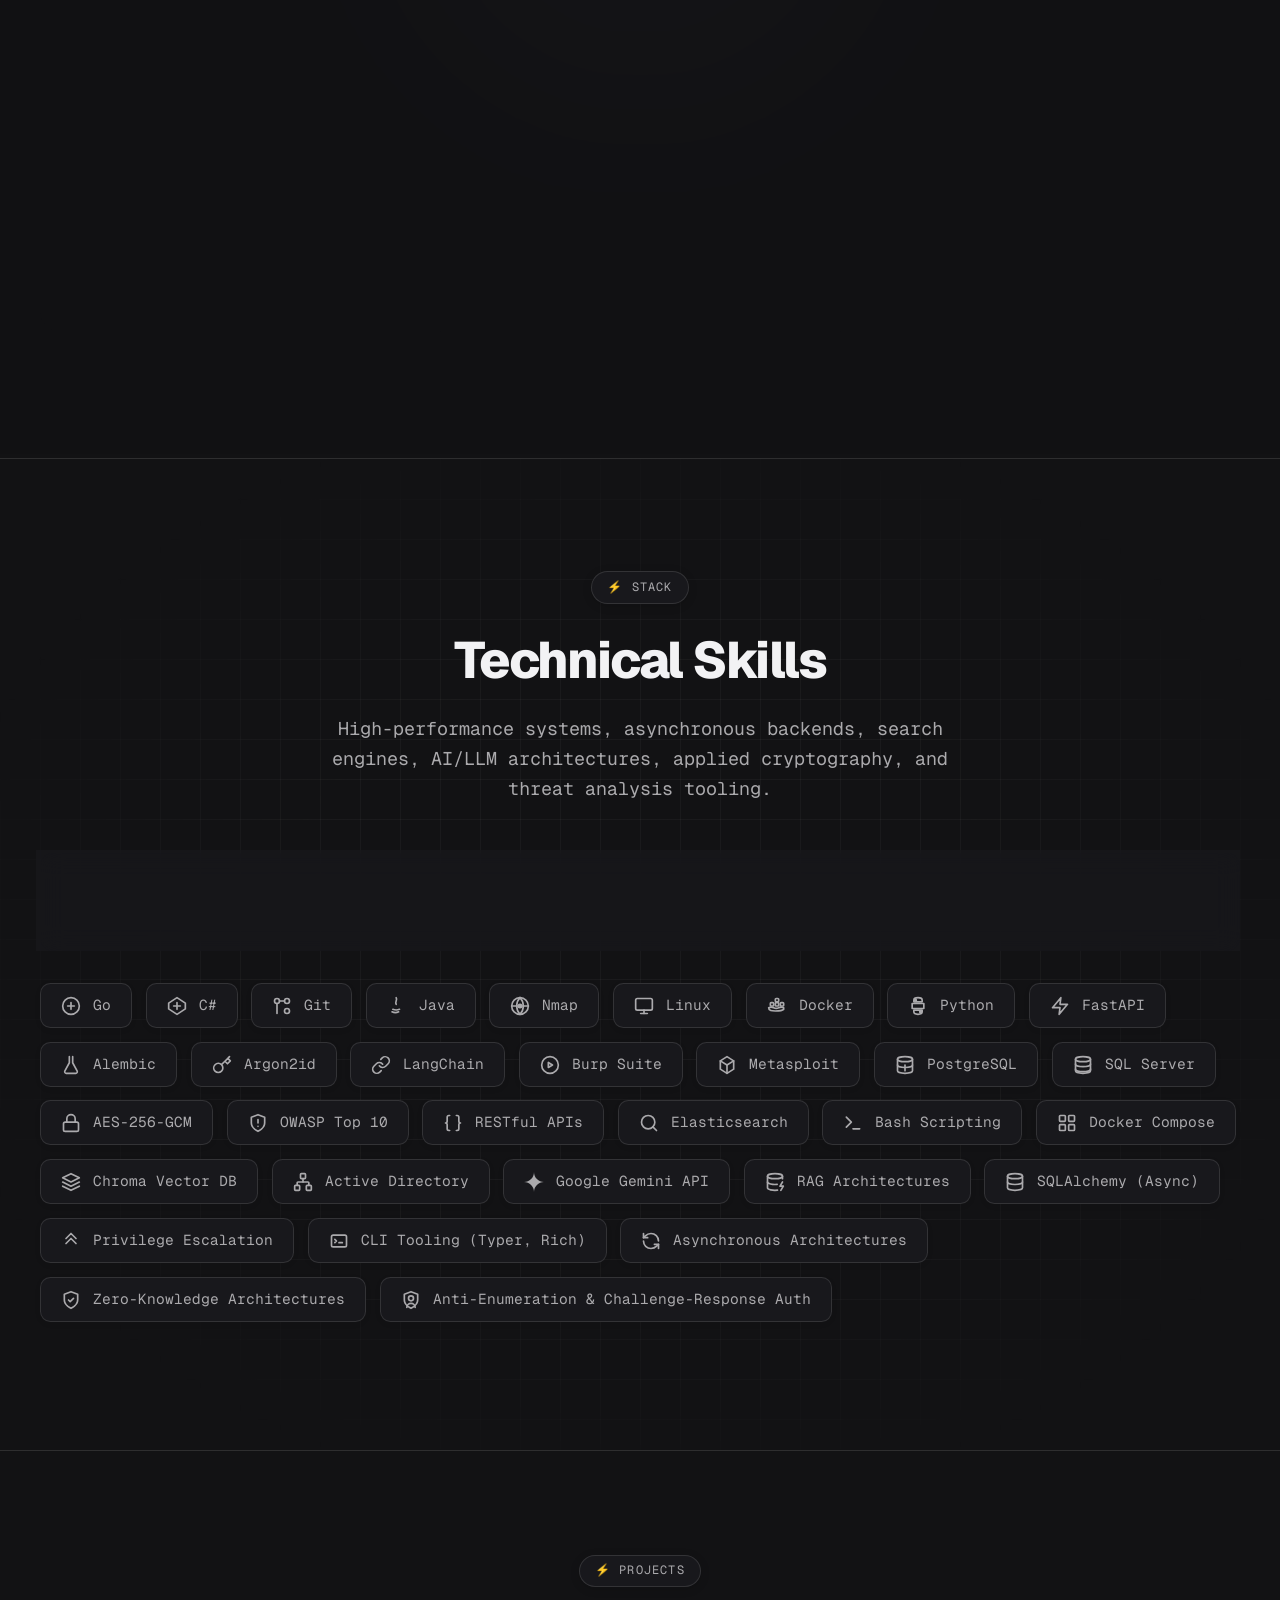
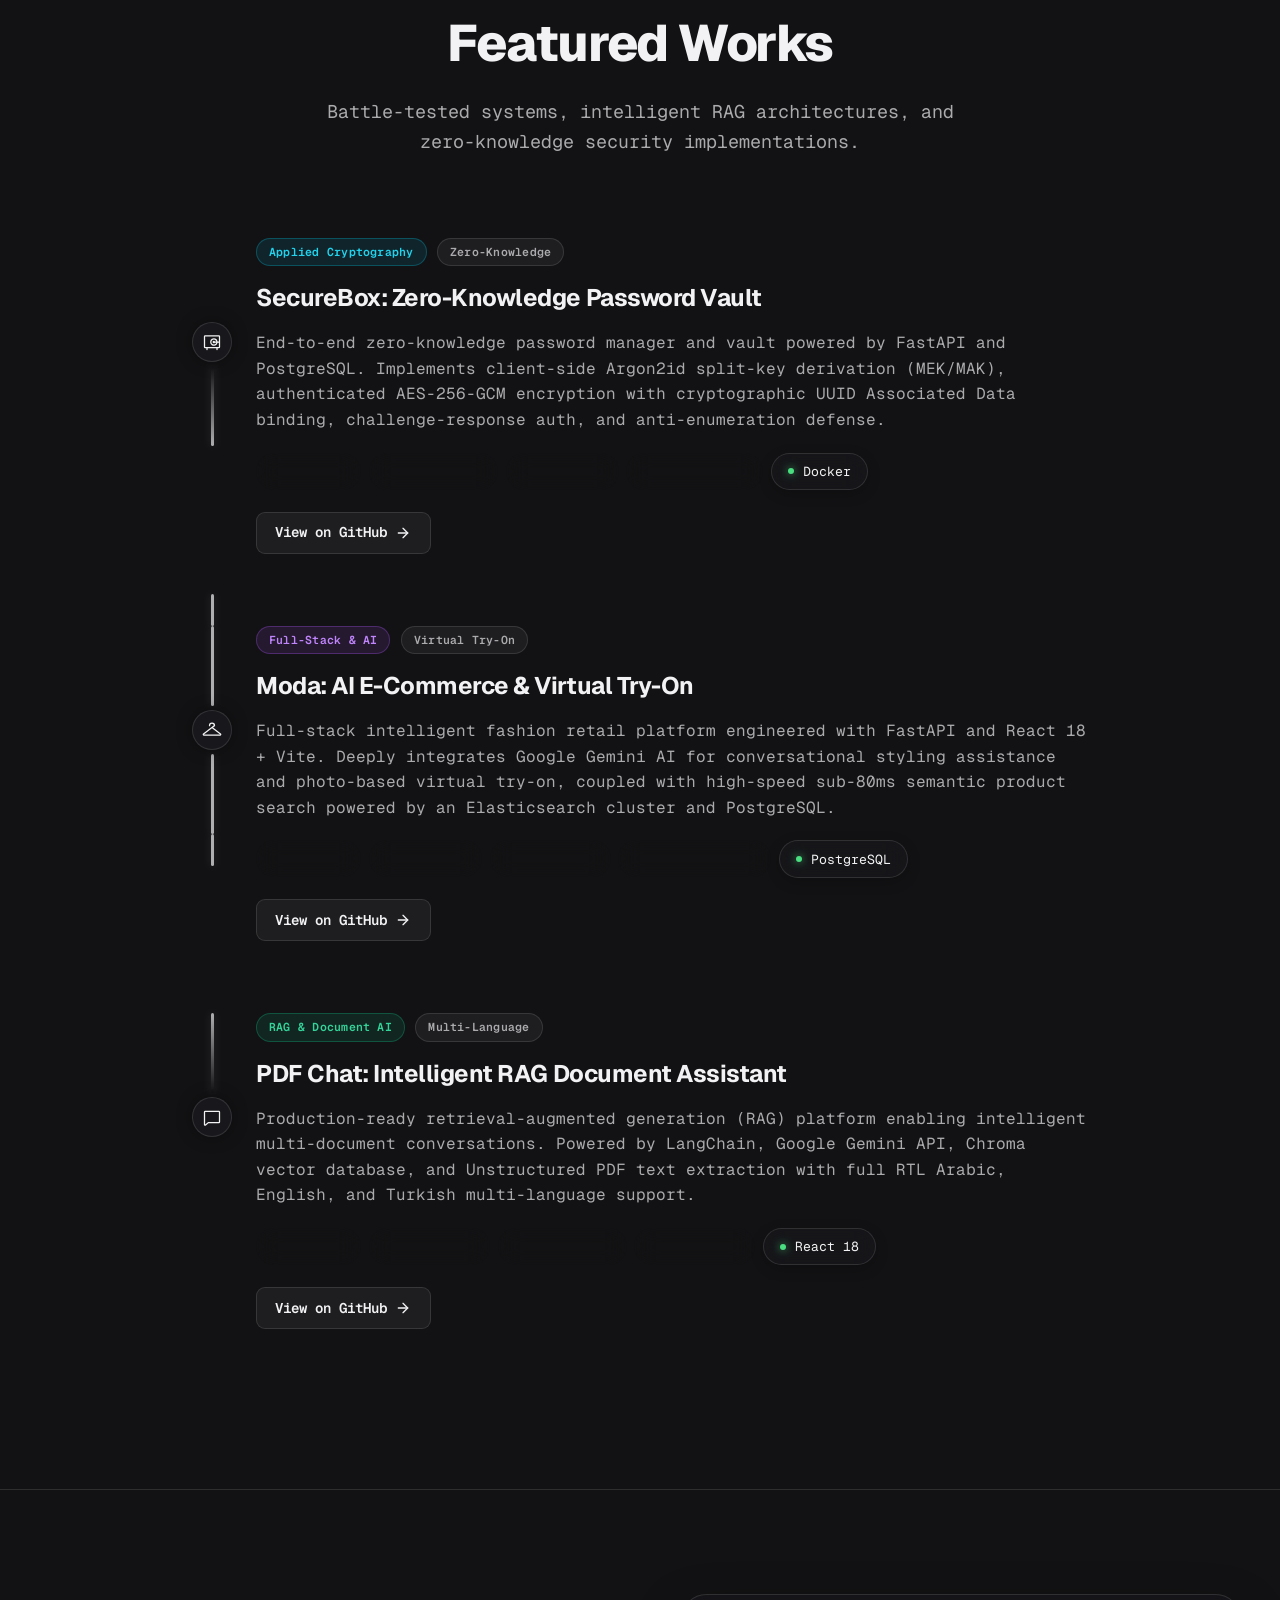
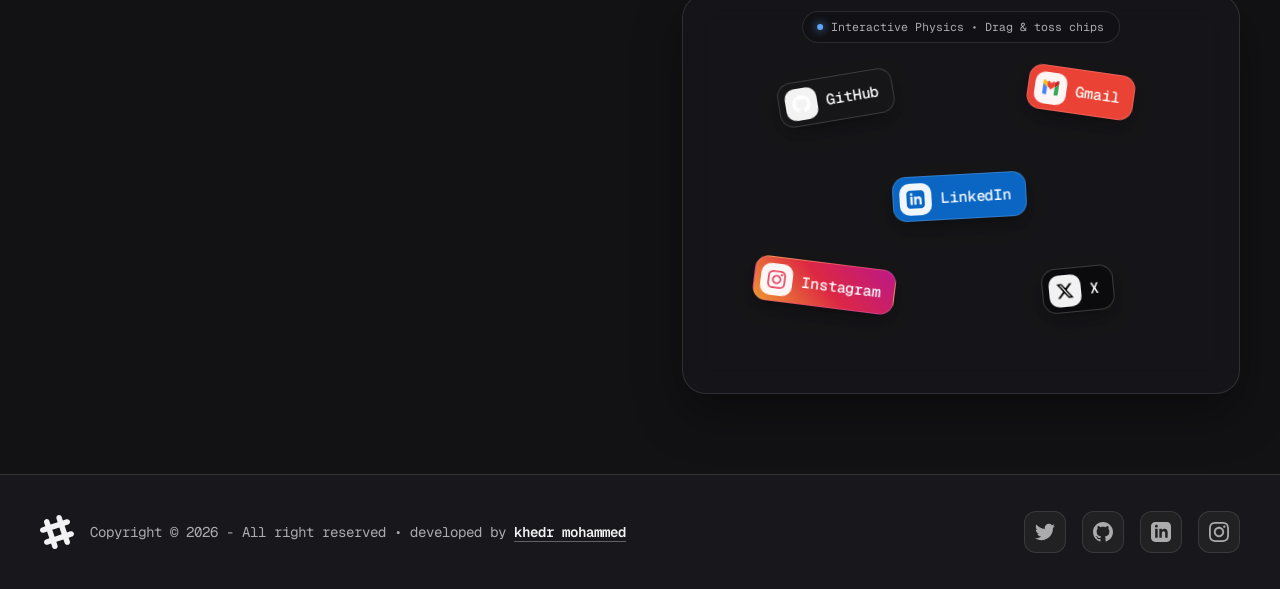
==== commit faaacd7d: "feat: add cinematic hero controller with audio-reactive webgl aurora and kinetic subtitles" ====
--- a/index.html
+++ b/index.html
@@ -119,29 +119,52 @@
         <div class="glitch-outer-vignette"></div>
       </div>
 
+      <!-- SoftAurora Audio-Reactive WebGL Background -->
+      <div class="hero-aurora-backdrop" id="heroAurora" aria-hidden="true">
+        <canvas id="auroraCanvas"></canvas>
+      </div>
+
+      <!-- Hidden Audio Element for Cinematic Mode -->
+      <audio id="heroCinematicAudio" preload="auto">
+        <source src="assets/cinematic-audio.mp3" type="audio/mp3">
+        <source src="assets/cinematic-audio.webm" type="audio/webm">
+        <source src="i am not like everybody else.webm" type="audio/webm">
+      </audio>
+
       <div class="hero-container">
         
         <!-- Combined Single Hero Element: Intro + Profile -->
         <div class="hero-intro specular-card" id="heroIntro" data-gsap-hero>
           
-          <!-- Left: Name & Welcome Message -->
+          <!-- Left: Name & Welcome Message / Kinetic Subtitles -->
           <div class="hero-content">
-            <div class="hero-badge">
-              <span class="status-pulse"></span>
-              <span>Available for new opportunities</span>
-            </div>
-
-            <h1 class="hero-title">
-              Hi, I'm <span class="gradient-text">Khedr</span>
-            </h1>
-
-            <p class="hero-welcome">
-              Welcome to my personal portfolio. I specialize in building robust, intuitive web applications and crafting memorable digital experiences with modern web technologies.
-            </p>
-
-            <div class="hero-actions">
-              <a href="#projects" class="btn btn-primary">View Projects</a>
-              <a href="#contact" class="btn btn-secondary">Get In Touch</a>
+            <div class="hero-static-content" id="heroStaticContent">
+              <div class="hero-badge">
+                <span class="status-pulse"></span>
+                <span>Available for new opportunities</span>
+              </div>
+
+              <h1 class="hero-title">
+                Hi, I'm <span class="gradient-text">Khedr</span>
+              </h1>
+
+              <p class="hero-welcome">
+                Welcome to my personal portfolio. I specialize in building robust, intuitive web applications and crafting memorable digital experiences with modern web technologies.
+              </p>
+
+              <div class="hero-actions">
+                <a href="#projects" class="btn btn-primary">View Projects</a>
+                <a href="#contact" class="btn btn-secondary">Get In Touch</a>
+              </div>
+            </div>
+
+            <!-- Kinetic Subtitles Container (Cinematic Mode) -->
+            <div class="hero-kinetic-subtitles" id="heroKineticSubtitles" aria-live="polite" aria-atomic="true">
+              <div class="cinematic-indicator">
+                <span class="cinematic-sound-wave"></span>
+                <span>CINEMATIC AUDIO EXPERIENCE</span>
+              </div>
+              <div class="kinetic-text-wrapper" id="kineticTextWrapper"></div>
             </div>
           </div>
 
@@ -155,9 +178,6 @@
                 <section class="pc-card">
                   <div class="pc-inside">
                     
-                    <!-- Glass glare reflection -->
-                    <div class="pc-glare"></div>
-
                     <!-- Avatar Image Content (1:1 Ratio Matched to Photo) -->
                     <div class="pc-avatar-content">
                       <img 
@@ -166,13 +186,28 @@
                         alt="Khedr Portrait Photo" 
                         loading="eager"
                       />
-
-                      <!-- Frosted glass user details banner -->
-                      <div class="pc-user-info">
-                        <div class="pc-user-details">
-                          <div class="pc-mini-avatar">
-                            <img src="assets/user_photo.jpg" alt="Mini Avatar" />
-                          </div>
+                    </div>
+
+                    <!-- Glass glare reflection -->
+                    <div class="pc-glare"></div>
+
+                    <!-- Play Trigger Button Overlay (Positioned above glare with pointer-events) -->
+                    <button type="button" class="pc-play-btn-overlay" id="pcPlayBtn" aria-label="Play cinematic audio experience">
+                      <span class="pc-play-pulse-ring"></span>
+                      <div class="pc-play-btn-inner">
+                        <svg viewBox="0 0 24 24" fill="currentColor" class="pc-play-icon">
+                          <path d="M8 5.14v13.72a1 1 0 0 0 1.5.86l11-6.86a1 1 0 0 0 0-1.72l-11-6.86A1 1 0 0 0 8 5.14z"/>
+                        </svg>
+                      </div>
+                      <span class="pc-play-label">Experience</span>
+                    </button>
+
+                    <!-- Frosted glass user details banner -->
+                    <div class="pc-user-info">
+                      <div class="pc-user-details">
+                        <div class="pc-mini-avatar">
+                          <img src="assets/user_photo.jpg" alt="Mini Avatar" />
+                        </div>
                           <div class="pc-user-text">
                             <div class="pc-handle">@khedr</div>
                           </div>
--- a/style.css
+++ b/style.css
@@ -2991,4 +2991,264 @@
   }
 }
 
-
+/* ==========================================================================
+   Hero Cinematic Mode & Audio-Reactive Aurora Styling
+   ========================================================================== */
+
+.hero-section {
+  position: relative;
+  overflow: hidden;
+}
+
+/* Aurora Backdrop: strictly behind text and card (z-index: 1, hero-container is z-index: 2) */
+.hero-aurora-backdrop {
+  position: absolute;
+  inset: 0;
+  width: 100%;
+  height: 100%;
+  z-index: 1;
+  pointer-events: none;
+  opacity: 0;
+  transition: opacity 1.2s cubic-bezier(0.16, 1, 0.3, 1);
+  overflow: hidden;
+}
+
+.hero-aurora-backdrop.is-active {
+  opacity: 1;
+}
+
+#auroraCanvas {
+  position: absolute;
+  inset: 0;
+  width: 100%;
+  height: 100%;
+  display: block;
+}
+
+/* Dim letter glitch when cinematic mode is active */
+.hero-section.mode-cinematic .glitch-bg-container {
+  opacity: 0.08 !important;
+  transition: opacity 1s ease;
+}
+
+.hero-section.mode-cinematic .hero-intro {
+  background: rgba(10, 14, 26, 0.62) !important;
+  border-color: rgba(99, 102, 241, 0.45) !important;
+  box-shadow: 0 25px 60px rgba(0, 0, 0, 0.65), 0 0 45px rgba(99, 102, 241, 0.3) !important;
+  transition: background 0.8s ease, border-color 0.8s ease, box-shadow 0.8s ease;
+}
+
+/* Hero static content vs kinetic subtitles */
+.hero-static-content {
+  display: flex;
+  flex-direction: column;
+  align-items: flex-start;
+  width: 100%;
+  transition: opacity 0.45s ease, transform 0.45s ease;
+}
+
+.hero-section.mode-cinematic .hero-static-content {
+  display: none !important;
+  opacity: 0;
+  pointer-events: none;
+}
+
+.hero-kinetic-subtitles {
+  display: none;
+  flex-direction: column;
+  justify-content: center;
+  align-items: flex-start;
+  min-height: 240px;
+  width: 100%;
+  opacity: 0;
+  transition: opacity 0.6s ease;
+}
+
+.hero-section.mode-cinematic .hero-kinetic-subtitles {
+  display: flex !important;
+  opacity: 1;
+}
+
+.cinematic-indicator {
+  display: inline-flex;
+  align-items: center;
+  gap: 8px;
+  font-family: var(--font-mono, monospace);
+  font-size: 0.72rem;
+  font-weight: 700;
+  letter-spacing: 0.16em;
+  color: #38bdf8;
+  margin-bottom: 1.5rem;
+  text-transform: uppercase;
+  background: rgba(56, 189, 248, 0.1);
+  border: 1px solid rgba(56, 189, 248, 0.25);
+  padding: 0.35rem 0.85rem;
+  border-radius: 999px;
+  backdrop-filter: blur(8px);
+}
+
+.cinematic-sound-wave {
+  width: 8px;
+  height: 8px;
+  border-radius: 50%;
+  background: #38bdf8;
+  box-shadow: 0 0 10px #38bdf8;
+  animation: pulseSoundDot 1.1s infinite alternate ease-in-out;
+}
+
+@keyframes pulseSoundDot {
+  from { transform: scale(0.75); opacity: 0.45; }
+  to { transform: scale(1.35); opacity: 1; box-shadow: 0 0 14px #38bdf8; }
+}
+
+.kinetic-text-wrapper {
+  display: flex;
+  flex-wrap: wrap;
+  align-items: center;
+  gap: 0.45em 0.55em;
+  min-height: 120px;
+  width: 100%;
+}
+
+.kinetic-word {
+  display: inline-block;
+  font-family: var(--font-sans, inherit);
+  font-size: clamp(2rem, 3.6vw, 3.2rem);
+  font-weight: 800;
+  line-height: 1.15;
+  letter-spacing: -0.025em;
+  background: linear-gradient(135deg, #ffffff 25%, #cbd5e1 65%, #94a3b8 100%);
+  -webkit-background-clip: text;
+  -webkit-text-fill-color: transparent;
+  text-shadow: 0 12px 35px rgba(0, 0, 0, 0.45);
+  will-change: transform, opacity, filter;
+  transition: transform 0.4s cubic-bezier(0.16, 1, 0.3, 1), opacity 0.35s ease, filter 0.35s ease;
+}
+
+/* ==========================================================================
+   Play Button Overlay (Over ProfileCard)
+   ========================================================================== */
+
+.pc-inside {
+  pointer-events: auto !important;
+}
+
+.pc-play-btn-overlay {
+  position: absolute !important;
+  top: 50% !important;
+  left: 50% !important;
+  transform: translate(-50%, -50%) translateZ(30px) !important;
+  z-index: 30 !important;
+  display: flex !important;
+  flex-direction: column !important;
+  align-items: center !important;
+  justify-content: center !important;
+  grid-area: auto !important;
+  gap: 8px !important;
+  background: transparent !important;
+  border: none !important;
+  cursor: pointer !important;
+  pointer-events: auto !important;
+  outline: none !important;
+  padding: 0 !important;
+  width: auto !important;
+  height: auto !important;
+  transition: transform 0.35s cubic-bezier(0.16, 1, 0.3, 1), opacity 0.4s ease !important;
+}
+
+.pc-play-btn-overlay * {
+  pointer-events: none !important;
+  grid-area: auto !important;
+}
+
+.pc-play-btn-overlay.is-hidden {
+  opacity: 0 !important;
+  pointer-events: none !important;
+  transform: translate(-50%, -50%) scale(0.65) !important;
+}
+
+.pc-play-btn-inner {
+  width: 70px !important;
+  height: 70px !important;
+  border-radius: 50% !important;
+  background: linear-gradient(135deg, rgba(255, 255, 255, 0.32), rgba(255, 255, 255, 0.08)) !important;
+  backdrop-filter: blur(14px) !important;
+  -webkit-backdrop-filter: blur(14px) !important;
+  border: 1.5px solid rgba(255, 255, 255, 0.55) !important;
+  box-shadow: 0 10px 35px rgba(0, 0, 0, 0.5), 0 0 24px rgba(129, 140, 248, 0.45) !important;
+  display: flex !important;
+  align-items: center !important;
+  justify-content: center !important;
+  color: #ffffff !important;
+  transition: all 0.35s cubic-bezier(0.16, 1, 0.3, 1) !important;
+}
+
+.pc-play-btn-overlay:hover .pc-play-btn-inner {
+  background: linear-gradient(135deg, rgba(99, 102, 241, 0.88), rgba(168, 85, 247, 0.88)) !important;
+  border-color: rgba(255, 255, 255, 0.9) !important;
+  box-shadow: 0 14px 40px rgba(99, 102, 241, 0.7), 0 0 32px rgba(168, 85, 247, 0.55) !important;
+  transform: scale(1.09) !important;
+}
+
+.pc-play-icon {
+  width: 28px !important;
+  height: 28px !important;
+  margin-left: 3px !important;
+  fill: #ffffff !important;
+  display: block !important;
+}
+
+.pc-play-pulse-ring {
+  position: absolute !important;
+  top: 0 !important;
+  left: 50% !important;
+  transform: translateX(-50%) !important;
+  width: 70px !important;
+  height: 70px !important;
+  border-radius: 50% !important;
+  border: 2px solid rgba(129, 140, 248, 0.7) !important;
+  animation: playPulseAnim 2.4s infinite cubic-bezier(0.215, 0.61, 0.355, 1) !important;
+  pointer-events: none !important;
+}
+
+@keyframes playPulseAnim {
+  0% {
+    transform: translateX(-50%) scale(1);
+    opacity: 0.95;
+  }
+  100% {
+    transform: translateX(-50%) scale(1.7);
+    opacity: 0;
+  }
+}
+
+.pc-play-label {
+  font-family: var(--font-sans, inherit) !important;
+  font-size: 0.75rem !important;
+  font-weight: 600 !important;
+  text-transform: uppercase !important;
+  letter-spacing: 0.12em !important;
+  color: #ffffff !important;
+  text-shadow: 0 2px 8px rgba(0, 0, 0, 0.85) !important;
+  background: rgba(15, 23, 42, 0.8) !important;
+  padding: 4px 12px !important;
+  border-radius: 999px !important;
+  border: 1px solid rgba(255, 255, 255, 0.18) !important;
+  backdrop-filter: blur(8px) !important;
+  display: block !important;
+}
+
+@media (prefers-reduced-motion: reduce) {
+  .pc-play-pulse-ring {
+    animation: none;
+    display: none;
+  }
+  .kinetic-word {
+    transition: opacity 0.2s ease !important;
+    filter: none !important;
+    transform: none !important;
+  }
+}
+
+
+
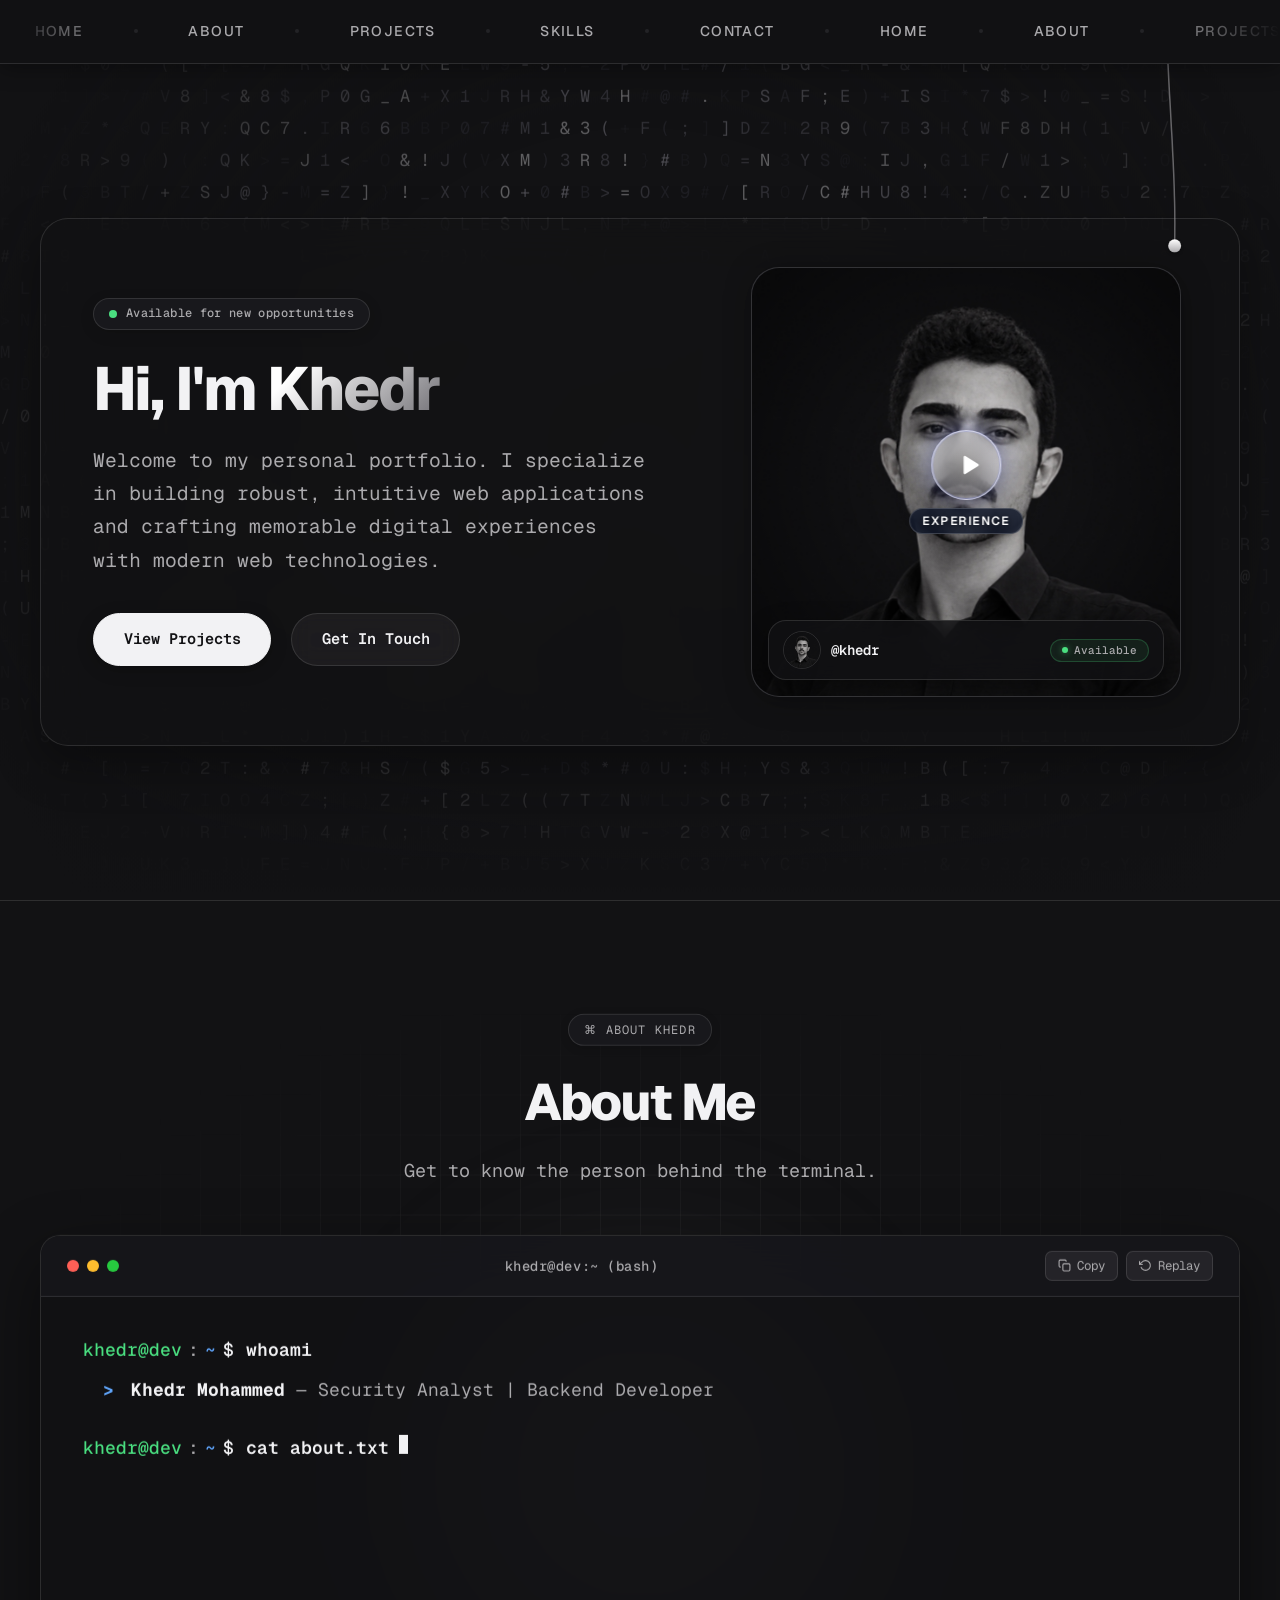
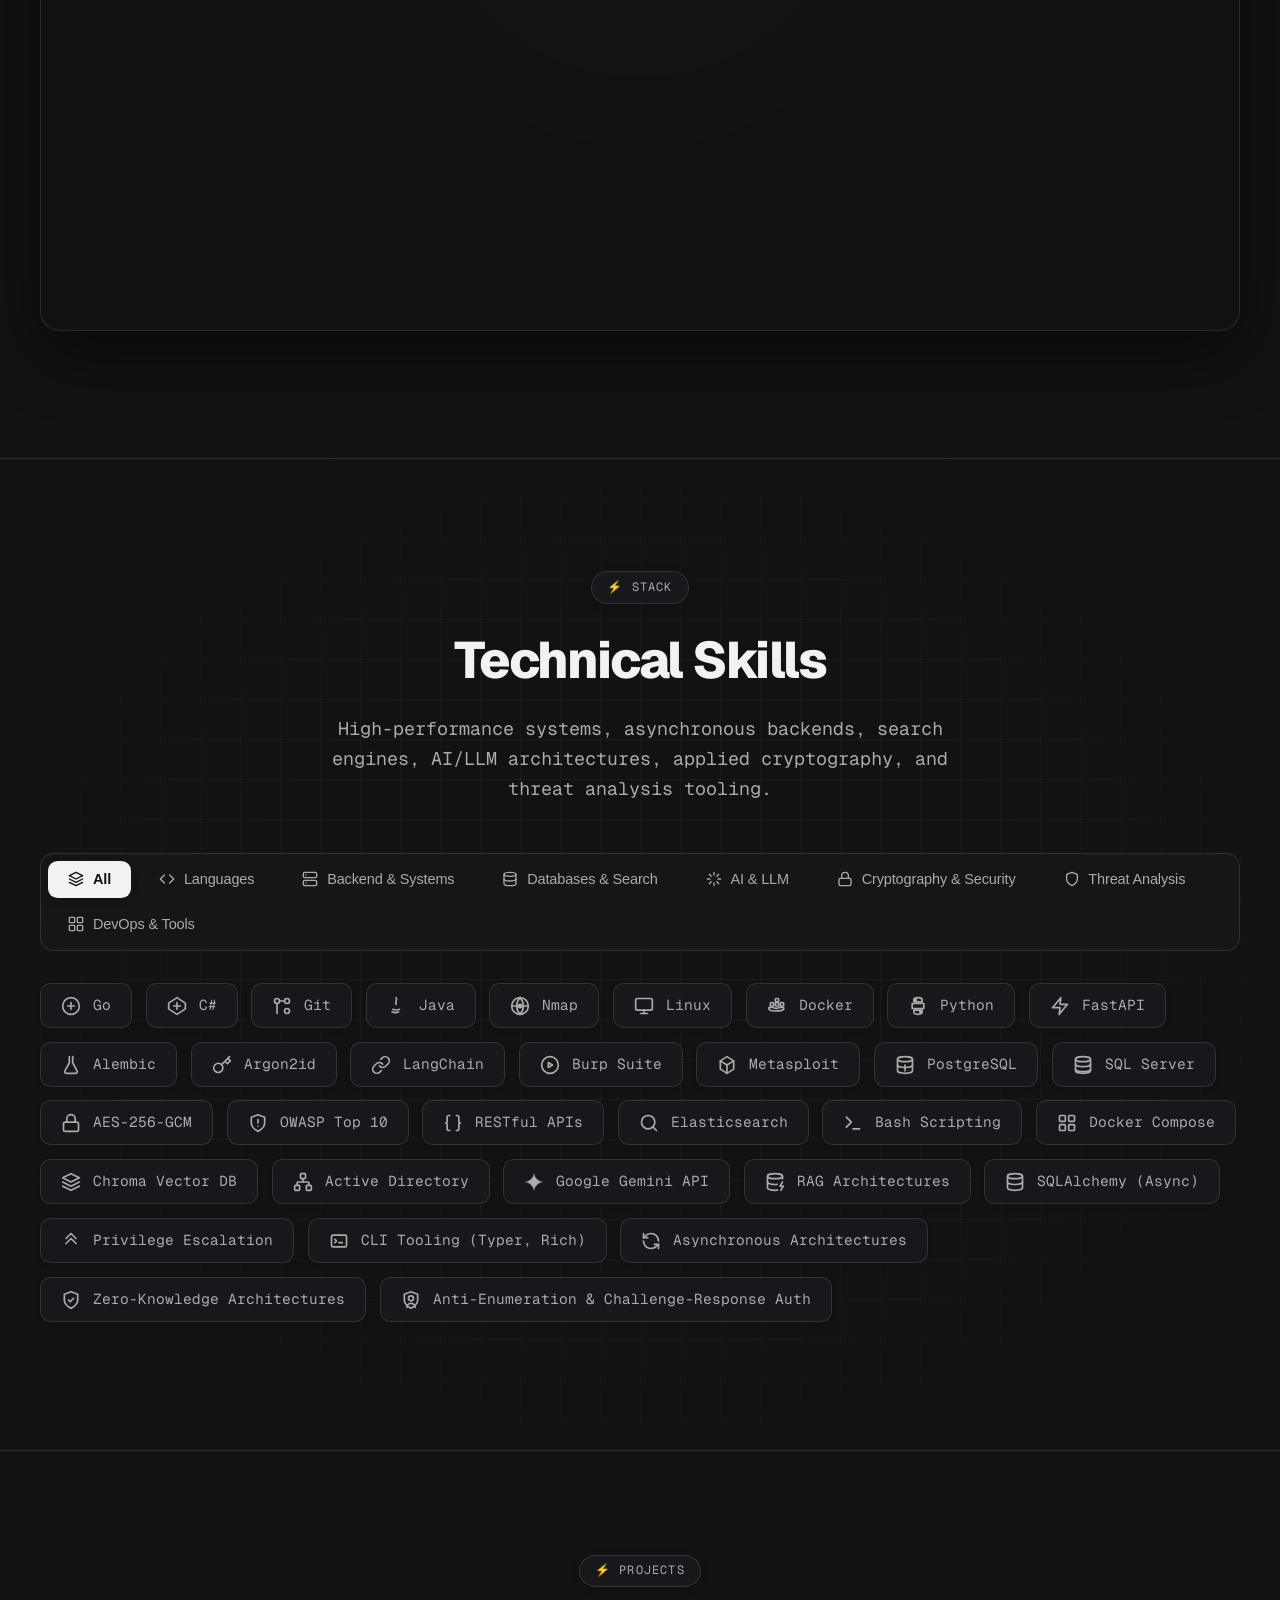
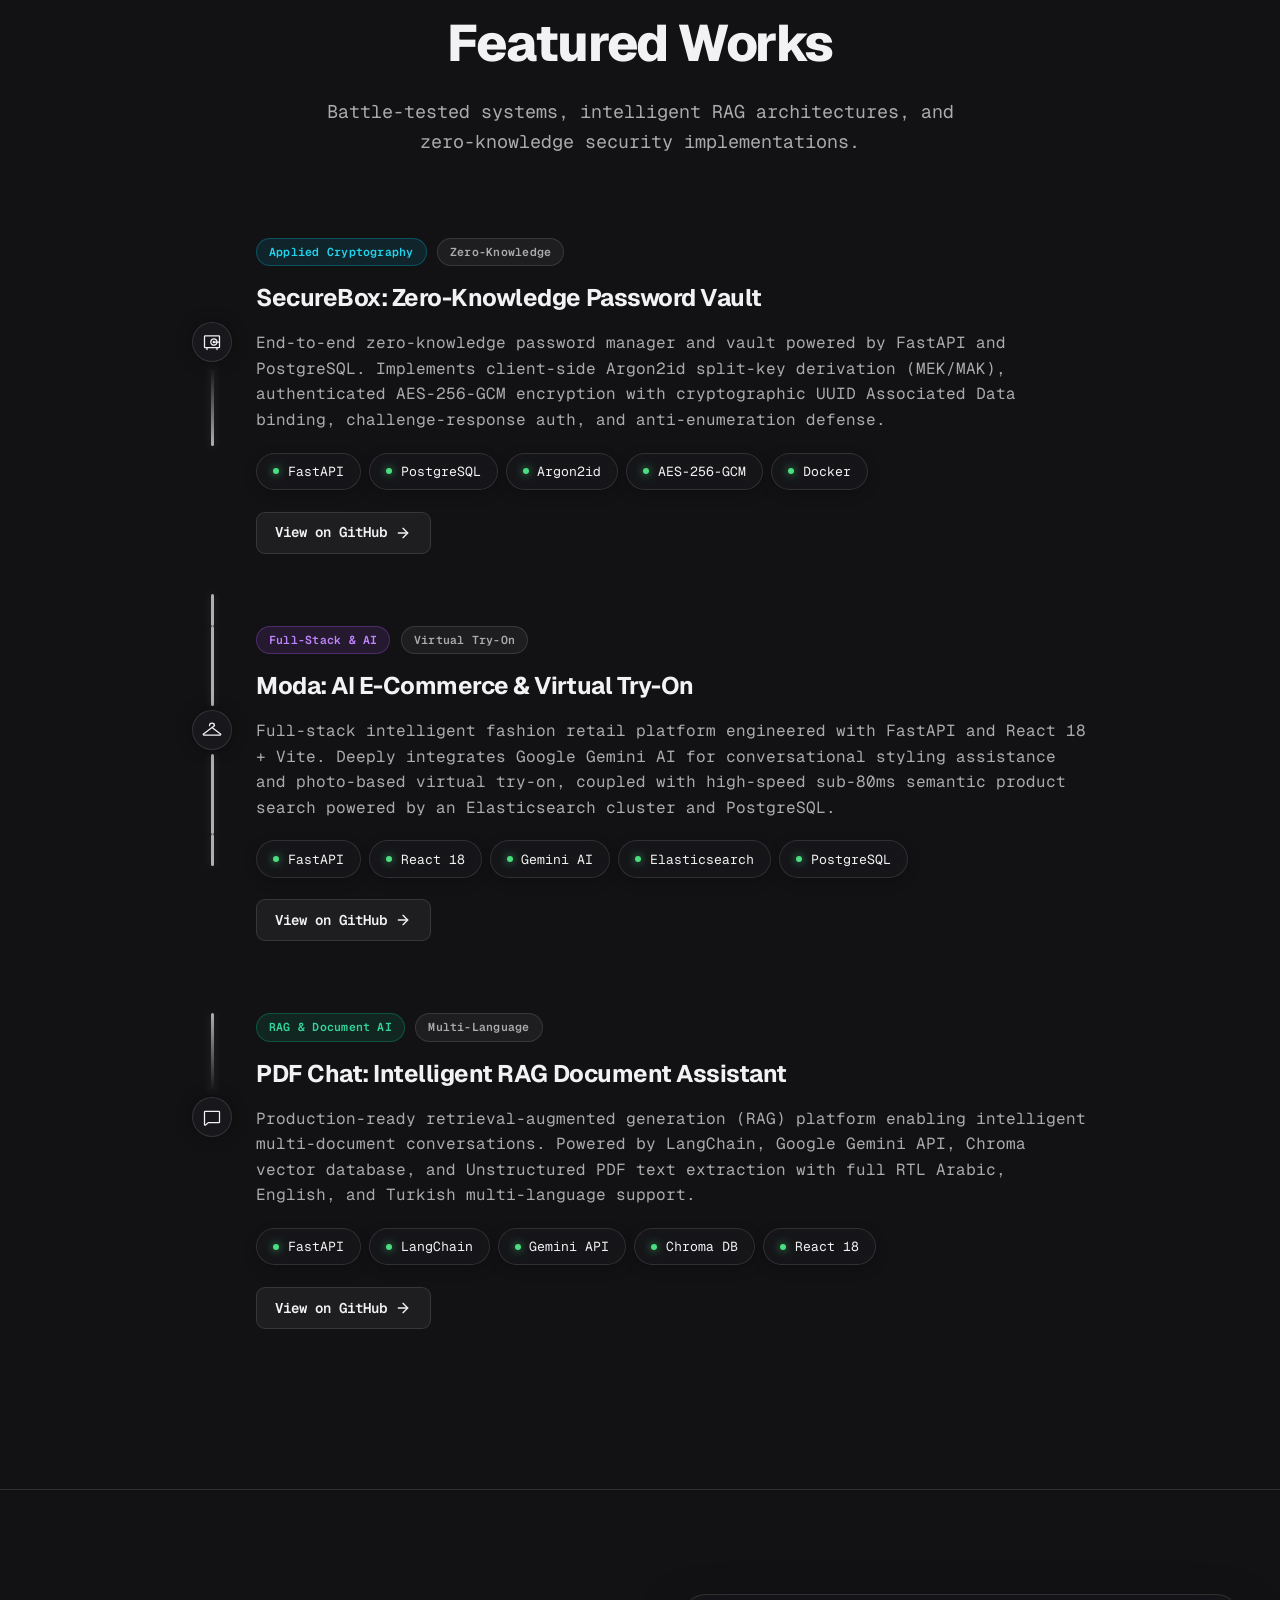
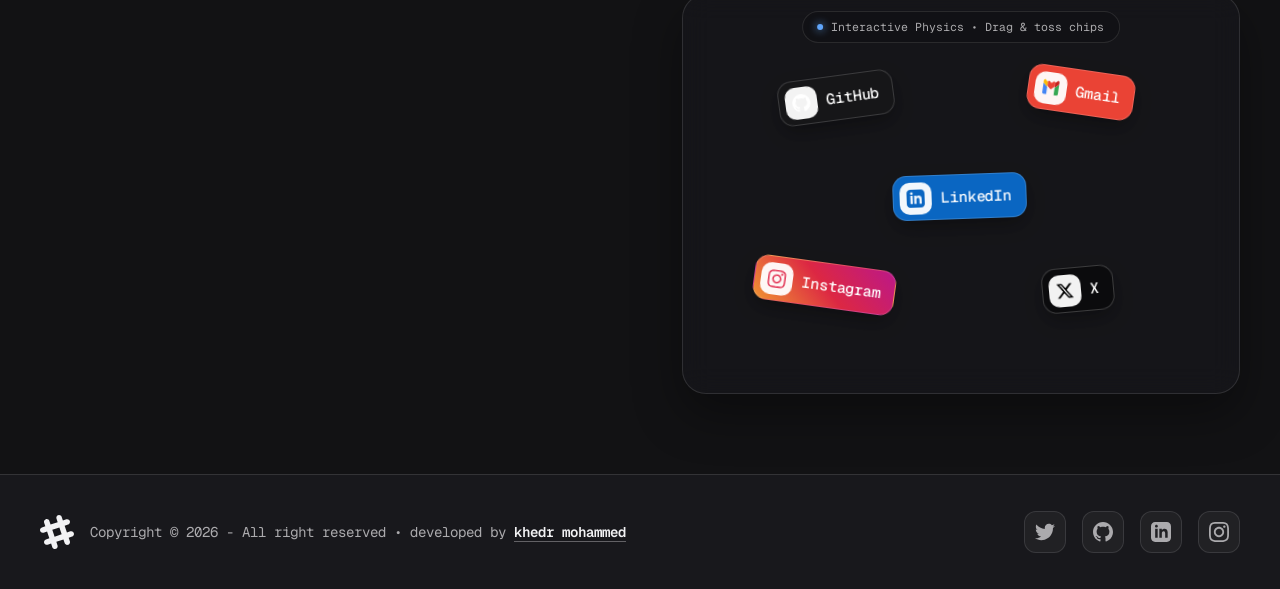
==== commit 2f91a2a4: "refactor: reorganize project asset and source file paths" ====
--- a/index.html
+++ b/index.html
@@ -7,7 +7,7 @@
   <link rel="preconnect" href="https://fonts.googleapis.com">
   <link rel="preconnect" href="https://fonts.gstatic.com" crossorigin>
   <link href="https://fonts.googleapis.com/css2?family=Geist:wght@100..900&family=Geist+Mono:wght@100..900&display=swap" rel="stylesheet">
-  <link rel="stylesheet" href="style.css">
+  <link rel="stylesheet" href="css/style.css">
 </head>
 <body>
 
@@ -126,9 +126,9 @@
 
       <!-- Hidden Audio Element for Cinematic Mode -->
       <audio id="heroCinematicAudio" preload="auto">
-        <source src="assets/cinematic-audio.mp3" type="audio/mp3">
-        <source src="assets/cinematic-audio.webm" type="audio/webm">
-        <source src="i am not like everybody else.webm" type="audio/webm">
+        <source src="assets/audio/cinematic-audio.mp3" type="audio/mp3">
+        <source src="assets/audio/cinematic-audio.webm" type="audio/webm">
+        <source src="assets/audio/cinematic-video.webm" type="audio/webm">
       </audio>
 
       <div class="hero-container">
@@ -182,7 +182,7 @@
                     <div class="pc-avatar-content">
                       <img 
                         class="avatar" 
-                        src="assets/user_photo.jpg" 
+                        src="assets/images/user_photo.jpg" 
                         alt="Khedr Portrait Photo" 
                         loading="eager"
                       />
@@ -206,7 +206,7 @@
                     <div class="pc-user-info">
                       <div class="pc-user-details">
                         <div class="pc-mini-avatar">
-                          <img src="assets/user_photo.jpg" alt="Mini Avatar" />
+                          <img src="assets/images/user_photo.jpg" alt="Mini Avatar" />
                         </div>
                           <div class="pc-user-text">
                             <div class="pc-handle">@khedr</div>
@@ -785,7 +785,7 @@
 
           <div class="contact-actions-row">
             <!-- Download CV Button -->
-            <a href="assets/khedr_mohammed_cv.pdf" download="khedr_mohammed_cv.pdf" class="btn-cv-download" id="downloadCvBtn" aria-label="Download My CV">
+            <a href="assets/docs/khedr_mohammed_cv.pdf" download="khedr_mohammed_cv.pdf" class="btn-cv-download" id="downloadCvBtn" aria-label="Download My CV">
               <svg xmlns="http://www.w3.org/2000/svg" width="20" height="20" viewBox="0 0 24 24" fill="none" stroke="currentColor" stroke-width="2" stroke-linecap="round" stroke-linejoin="round" aria-hidden="true">
                 <path d="M21 15v4a2 2 0 0 1-2 2H5a2 2 0 0 1-2-2v-4"></path>
                 <polyline points="7 10 12 15 17 10"></polyline>
@@ -946,13 +946,13 @@
   </footer>
 
   <!-- Core Libraries (Local for zero network failures & offline reliability) -->
-  <script src="assets/matter.min.js"></script>
-  <script src="assets/gsap.min.js"></script>
-  <script src="assets/ScrollTrigger.min.js"></script>
-  <script src="assets/lenis.min.js"></script>
+  <script src="assets/libs/matter.min.js"></script>
+  <script src="assets/libs/gsap.min.js"></script>
+  <script src="assets/libs/ScrollTrigger.min.js"></script>
+  <script src="assets/libs/lenis.min.js"></script>
 
   <!-- Application Logic & Scroll Effects -->
-  <script src="script.js"></script>
-  <script src="scroll-effects.js"></script>
+  <script src="js/script.js"></script>
+  <script src="js/scroll-effects.js"></script>
 </body>
 </html>
--- a/css/style.css
+++ b/css/style.css
@@ -0,0 +1,3254 @@
+:root {
+  /* Dark Theme (Default) - Strictly based on #121214 and #abaaad */
+  --bg-color: #121214;
+  --bg-card: #18181c;
+  --bg-hover: #232328;
+  --border-color: rgba(171, 170, 173, 0.18);
+  --border-hover: rgba(171, 170, 173, 0.45);
+  --text-primary: #abaaad;
+  --text-highlight: #f2f2f4;
+  --nav-bg: rgba(18, 18, 20, 0.88);
+  --shadow-color: rgba(0, 0, 0, 0.35);
+  --gradient-glow: linear-gradient(135deg, #121214 0%, #2b2b31 50%, #abaaad 100%);
+  --nav-height: 64px;
+  --font-sans: 'Geist', -apple-system, BlinkMacSystemFont, "Segoe UI", Roboto, sans-serif;
+  --font-mono: 'Geist Mono', ui-monospace, SFMono-Regular, Menlo, Monaco, Consolas, monospace;
+  --font-family: var(--font-mono);
+  --theme-transition: background-color 0.4s cubic-bezier(0.16, 1, 0.3, 1), color 0.4s cubic-bezier(0.16, 1, 0.3, 1), border-color 0.4s cubic-bezier(0.16, 1, 0.3, 1);
+
+  /* Pullcord positioning & theme variables (positioned directly under the navbar) */
+  --pullcord-top: var(--nav-height);
+  --pullcord-right: 5rem;
+  --pullcord-z: 990;
+  --pullcord-ink: rgba(171, 170, 173, 0.55);
+
+  /* LetterGlitch background opacity (50% as requested) */
+  --glitch-opacity: 0.5;
+
+  /* ProfileCard 3D tilt & holographic sheen variables */
+  --pointer-x: 50%;
+  --pointer-y: 50%;
+  --pointer-from-center: 0;
+  --pointer-from-top: 0.5;
+  --pointer-from-left: 0.5;
+  --card-opacity: 0;
+  --rotate-x: 0deg;
+  --rotate-y: 0deg;
+  --background-x: 50%;
+  --background-y: 50%;
+  --behind-glow-color: rgba(171, 170, 173, 0.35);
+  --behind-glow-size: 55%;
+  --inner-gradient: linear-gradient(145deg, rgba(24, 24, 28, 0.85) 0%, rgba(18, 18, 20, 0.95) 100%);
+  --card-radius: 28px;
+
+  /* Modern Stack Section Token Aliases (Dark Theme) */
+  --line: rgba(171, 170, 173, 0.18);
+  --chip: rgba(24, 24, 28, 0.72);
+  --fg: #f2f2f4;
+  --bg: #121214;
+  --muted: #abaaad;
+  --muted-foreground: #abaaad;
+  --card: #18181c;
+  --primary: #f2f2f4;
+}
+
+[data-theme="light"] {
+  /* Light Theme - Inverted tones strictly within #121214, #abaaad, and their gradients */
+  --bg-color: #cac9cc;
+  --bg-card: #b8b7ba;
+  --bg-hover: #a1a0a3;
+  --border-color: rgba(18, 18, 20, 0.22);
+  --border-hover: rgba(18, 18, 20, 0.55);
+  --text-primary: #121214;
+  --text-highlight: #000000;
+  --nav-bg: rgba(202, 201, 204, 0.9);
+  --shadow-color: rgba(18, 18, 20, 0.15);
+  --gradient-glow: linear-gradient(135deg, #abaaad 0%, #68676d 50%, #121214 100%);
+  --pullcord-ink: rgba(18, 18, 20, 0.6);
+
+  /* Modern Stack Section Token Aliases (Light Theme) */
+  --line: rgba(18, 18, 20, 0.2);
+  --chip: rgba(215, 214, 218, 0.75);
+  --fg: #121214;
+  --bg: #cac9cc;
+  --muted: #4e4d52;
+  --muted-foreground: #4e4d52;
+  --card: #d7d6da;
+  --primary: #121214;
+
+  /* ProfileCard light mode overrides */
+  --behind-glow-color: rgba(18, 18, 20, 0.22);
+  --inner-gradient: linear-gradient(145deg, rgba(202, 201, 204, 0.85) 0%, rgba(184, 183, 186, 0.95) 100%);
+}
+
+* {
+  box-sizing: border-box;
+  margin: 0;
+  padding: 0;
+}
+
+html {
+  /* Lenis overrides native scroll - keep scroll-padding only */
+  scroll-behavior: auto;
+  scroll-padding-top: var(--nav-height);
+}
+
+/* ==========================================================================
+   Scroll Progress Bar (top of page)
+   ========================================================================== */
+
+.scroll-progress-bar {
+  position: fixed;
+  top: 0;
+  left: 0;
+  height: 2.5px;
+  width: 0%;
+  background: linear-gradient(90deg, #abaaad 0%, #f2f2f4 50%, #abaaad 100%);
+  z-index: 9999;
+  pointer-events: none;
+  transform-origin: left;
+  transition: opacity 0.3s ease;
+}
+
+/* ==========================================================================
+   Smooth Scroll & Scroll Progress Bar
+   ========================================================================== */
+
+/* Progress bar at top of window */
+
+body {
+  background-color: var(--bg-color);
+  color: var(--text-primary);
+  font-family: var(--font-mono);
+  min-height: 200vh;
+  padding-top: var(--nav-height);
+  line-height: 1.6;
+  transition: var(--theme-transition);
+  position: relative;
+  overflow-x: hidden;
+}
+
+h1, h2, h3, h4, h5, h6, .hero-title {
+  font-family: var(--font-sans);
+}
+
+/* ==========================================================================
+   Hero Section Layout
+   ========================================================================== */
+
+.hero-section {
+  position: relative;
+  min-height: calc(100vh - var(--nav-height));
+  display: flex;
+  align-items: center;
+  justify-content: center;
+  overflow: hidden;
+  padding: 3.5rem 2rem;
+}
+
+.hero-container {
+  position: relative;
+  z-index: 1;
+  max-width: 1200px;
+  width: 100%;
+  margin: 0 auto;
+}
+
+/* Combined Single Hero Element: Intro + Profile in one unified frosted specular card */
+.hero-intro {
+  display: grid;
+  grid-template-columns: 1.15fr 0.85fr;
+  gap: 3.5rem;
+  align-items: center;
+  background: rgba(18, 18, 20, 0.68);
+  backdrop-filter: blur(24px);
+  -webkit-backdrop-filter: blur(24px);
+  border: 1px solid var(--border-color);
+  border-radius: 28px;
+  padding: 3rem 3.25rem;
+  box-shadow: 0 18px 45px rgba(0, 0, 0, 0.35);
+  transition: var(--theme-transition), border-color 0.3s ease, box-shadow 0.3s ease;
+  width: 100%;
+  box-sizing: border-box;
+}
+
+.hero-intro:hover {
+  border-color: var(--border-hover);
+  box-shadow: 0 22px 50px rgba(0, 0, 0, 0.45);
+}
+
+[data-theme="light"] .hero-intro {
+  background: rgba(202, 201, 204, 0.78);
+  box-shadow: 0 18px 40px rgba(18, 18, 20, 0.12);
+}
+
+.hero-content {
+  display: flex;
+  flex-direction: column;
+  align-items: flex-start;
+}
+
+.hero-badge {
+  display: inline-flex;
+  align-items: center;
+  gap: 0.55rem;
+  padding: 0.35rem 0.95rem;
+  border-radius: 9999px;
+  background: var(--bg-card);
+  border: 1px solid var(--border-color);
+  font-family: var(--font-mono);
+  font-size: 0.75rem; /* 12px for system status */
+  font-weight: 500;
+  letter-spacing: 0.03em;
+  color: var(--text-primary);
+  margin-bottom: 1.5rem;
+  box-shadow: 0 4px 14px rgba(0, 0, 0, 0.15);
+}
+
+.status-pulse {
+  width: 8px;
+  height: 8px;
+  border-radius: 50%;
+  background: #4ade80;
+  box-shadow: 0 0 0 0 rgba(74, 222, 128, 0.7);
+  animation: pulse-green 2s infinite cubic-bezier(0.66, 0, 0, 1);
+}
+
+@keyframes pulse-green {
+  0% { box-shadow: 0 0 0 0 rgba(74, 222, 128, 0.7); }
+  70% { box-shadow: 0 0 0 8px rgba(74, 222, 128, 0); }
+  100% { box-shadow: 0 0 0 0 rgba(74, 222, 128, 0); }
+}
+
+.hero-title {
+  font-size: clamp(2.4rem, 5vw, 3.8rem);
+  font-weight: 800;
+  line-height: 1.15;
+  letter-spacing: -0.03em;
+  color: var(--text-highlight);
+  margin-bottom: 1.25rem;
+}
+
+.gradient-text {
+  background: linear-gradient(135deg, #ffffff 20%, #abaaad 65%, #68676d 100%);
+  -webkit-background-clip: text;
+  -webkit-text-fill-color: transparent;
+}
+
+[data-theme="light"] .gradient-text {
+  background: linear-gradient(135deg, #121214 20%, #4a4950 65%, #858488 100%);
+  -webkit-background-clip: text;
+  -webkit-text-fill-color: transparent;
+}
+
+.hero-welcome {
+  font-size: clamp(1.05rem, 1.8vw, 1.22rem);
+  color: var(--text-primary);
+  max-width: 560px;
+  line-height: 1.7;
+  margin-bottom: 2.25rem;
+}
+
+.hero-actions {
+  display: flex;
+  align-items: center;
+  gap: 1.25rem;
+  flex-wrap: wrap;
+}
+
+.btn {
+  display: inline-flex;
+  align-items: center;
+  justify-content: center;
+  padding: 0.85rem 1.85rem;
+  border-radius: 9999px;
+  font-size: 0.95rem;
+  font-weight: 600;
+  text-decoration: none;
+  transition: all 0.25s ease;
+  cursor: pointer;
+}
+
+.btn-primary {
+  background: var(--text-highlight);
+  color: var(--bg-color);
+  border: 1px solid var(--text-highlight);
+  box-shadow: 0 4px 16px rgba(0, 0, 0, 0.25);
+}
+
+.btn-primary:hover {
+  transform: translateY(-2px);
+  box-shadow: 0 8px 24px rgba(171, 170, 173, 0.3);
+}
+
+.btn-secondary {
+  background: rgba(171, 170, 173, 0.08);
+  color: var(--text-highlight);
+  border: 1px solid var(--border-color);
+  backdrop-filter: blur(10px);
+}
+
+.btn-secondary:hover {
+  background: var(--bg-hover);
+  border-color: var(--border-hover);
+  transform: translateY(-2px);
+}
+
+/* Right Column: ProfileCard Container */
+.hero-profile {
+  display: flex;
+  justify-content: center;
+  align-items: center;
+  width: 100%;
+}
+
+/* ==========================================================================
+   LetterGlitch Background (50% Opacity)
+   ========================================================================== */
+
+.glitch-bg-container {
+  position: absolute;
+  inset: 0;
+  width: 100%;
+  height: 100%;
+  z-index: 0;
+  pointer-events: none;
+  overflow: hidden;
+  opacity: var(--glitch-opacity);
+  contain: strict;
+  will-change: contents;
+  transition: opacity 0.4s ease;
+}
+
+.glitch-bg-canvas {
+  display: block;
+  width: 100%;
+  height: 100%;
+}
+
+.glitch-outer-vignette {
+  position: absolute;
+  inset: 0;
+  pointer-events: none;
+  background: radial-gradient(circle, rgba(18, 18, 20, 0) 45%, var(--bg-color) 92%),
+              linear-gradient(to bottom, transparent 65%, var(--bg-color) 100%);
+  transition: background 0.4s ease;
+}
+
+[data-theme="light"] .glitch-outer-vignette {
+  background: radial-gradient(circle, rgba(202, 201, 204, 0) 45%, var(--bg-color) 92%),
+              linear-gradient(to bottom, transparent 65%, var(--bg-color) 100%);
+}
+
+/* ==========================================================================
+   ProfileCard Component (React Bits) - 1:1 Aspect Ratio Matched to Photo
+   ========================================================================== */
+
+.pc-card-wrapper {
+  perspective: 700px;
+  transform: translate3d(0, 0, 0.1px);
+  position: relative;
+  touch-action: none;
+  width: 100%;
+  max-width: 430px;
+}
+
+.pc-behind {
+  position: absolute;
+  inset: -15px;
+  z-index: 0;
+  pointer-events: none;
+  background: radial-gradient(
+    circle at var(--pointer-x) var(--pointer-y),
+    var(--behind-glow-color) 0%,
+    transparent var(--behind-glow-size)
+  );
+  filter: blur(40px) saturate(1.1);
+  opacity: calc(0.9 * var(--card-opacity));
+  transition: opacity 250ms ease;
+}
+
+.pc-card-wrapper:hover,
+.pc-card-wrapper.active {
+  --card-opacity: 1;
+}
+
+.pc-card-shell {
+  position: relative;
+  z-index: 1;
+}
+
+.pc-card {
+  width: 100%;
+  aspect-ratio: 1 / 1; /* Matched precisely with the 1024x1024 photo size */
+  display: grid;
+  border-radius: var(--card-radius);
+  position: relative;
+  background-blend-mode: color-dodge, normal, normal, normal;
+  border: 1px solid var(--border-color);
+  box-shadow: rgba(0, 0, 0, 0.5) calc((var(--pointer-from-left) * 12px) - 4px)
+    calc((var(--pointer-from-top) * 24px) - 8px) 30px -5px;
+  transition: transform 0.8s ease, border-color 0.3s ease;
+  transform: translateZ(0) rotateX(0deg) rotateY(0deg);
+  background: var(--bg-card);
+  backface-visibility: hidden;
+  overflow: hidden;
+}
+
+.pc-card:hover,
+.pc-card.active {
+  transition: none;
+  transform: translateZ(0) rotateX(var(--rotate-y)) rotateY(var(--rotate-x));
+  border-color: var(--border-hover);
+}
+
+.pc-card-shell.entering .pc-card {
+  transition: transform 180ms ease-out;
+}
+
+.pc-card * {
+  display: grid;
+  grid-area: 1/-1;
+  border-radius: var(--card-radius);
+  pointer-events: none;
+}
+
+.pc-inside {
+  inset: 0;
+  position: absolute;
+  background-image: var(--inner-gradient);
+  background-color: var(--bg-card);
+  transform: none;
+}
+
+
+
+.pc-glare {
+  transform: translate3d(0, 0, 1.1px);
+  overflow: hidden;
+  background-image: radial-gradient(
+    farthest-corner circle at var(--pointer-x) var(--pointer-y),
+    rgba(255, 255, 255, 0.22) 10%,
+    rgba(18, 18, 20, 0.5) 90%
+  );
+  mix-blend-mode: overlay;
+  filter: brightness(0.9) contrast(1.1);
+  z-index: 4;
+}
+
+.pc-avatar-content {
+  overflow: hidden;
+  position: relative;
+  z-index: 2;
+  width: 100%;
+  height: 100%;
+}
+
+.pc-avatar-content .avatar {
+  width: 100%;
+  height: 100%;
+  object-fit: cover;
+  position: absolute;
+  inset: 0;
+  border-radius: var(--card-radius);
+  transform-origin: 50% 50%;
+  transform: translateX(calc((var(--pointer-from-left) - 0.5) * 8px))
+             translateY(calc((var(--pointer-from-top) - 0.5) * 8px))
+             scale(1.04);
+  backface-visibility: hidden;
+  will-change: transform;
+  transition: transform 120ms ease-out;
+}
+
+.pc-user-info {
+  position: absolute;
+  --ui-inset: 16px;
+  bottom: var(--ui-inset);
+  left: var(--ui-inset);
+  right: var(--ui-inset);
+  z-index: 5;
+  display: flex;
+  align-items: center;
+  justify-content: space-between;
+  background: rgba(18, 18, 20, 0.76);
+  backdrop-filter: blur(20px);
+  -webkit-backdrop-filter: blur(20px);
+  border: 1px solid var(--border-color);
+  border-radius: 18px;
+  padding: 10px 14px;
+  pointer-events: auto;
+  box-shadow: 0 8px 24px rgba(0, 0, 0, 0.4);
+}
+
+[data-theme="light"] .pc-user-info {
+  background: rgba(202, 201, 204, 0.82);
+}
+
+.pc-user-details {
+  display: flex;
+  align-items: center;
+  gap: 10px;
+}
+
+.pc-mini-avatar {
+  width: 38px;
+  height: 38px;
+  border-radius: 50%;
+  overflow: hidden;
+  border: 1px solid var(--border-color);
+  flex-shrink: 0;
+}
+
+.pc-mini-avatar img {
+  width: 100%;
+  height: 100%;
+  object-fit: cover;
+}
+
+.pc-user-text {
+  display: flex;
+  flex-direction: column;
+  gap: 3px;
+}
+
+.pc-handle {
+  font-size: 14px;
+  font-weight: 600;
+  color: var(--text-highlight);
+  line-height: 1;
+}
+
+.pc-status {
+  font-size: 11px;
+  font-weight: 500;
+  color: var(--text-primary);
+  display: inline-flex;
+  align-items: center;
+  gap: 6px;
+  line-height: 1;
+  padding: 5px 11px;
+  border-radius: 9999px;
+  background: rgba(74, 222, 128, 0.08);
+  border: 1px solid rgba(74, 222, 128, 0.22);
+}
+
+.pc-status::before {
+  content: '';
+  display: inline-block;
+  width: 6px;
+  height: 6px;
+  border-radius: 50%;
+  background: #4ade80;
+  box-shadow: 0 0 6px rgba(74, 222, 128, 0.5);
+}
+
+.pc-contact-btn {
+  border: 1px solid var(--border-color);
+  border-radius: 9999px;
+  padding: 8px 14px;
+  font-size: 12px;
+  font-weight: 600;
+  background: rgba(171, 170, 173, 0.12);
+  color: var(--text-highlight);
+  cursor: pointer;
+  transition: all 0.2s ease;
+  outline: none;
+}
+
+.pc-contact-btn:hover {
+  background: var(--text-highlight);
+  color: var(--bg-color);
+  border-color: var(--text-highlight);
+  transform: translateY(-1px);
+}
+
+
+
+/* ==========================================================================
+   Fixed Top Navigation Bar with Continuous Marquee Effect
+   ========================================================================== */
+
+.navbar-header {
+  position: fixed;
+  top: 0;
+  left: 0;
+  right: 0;
+  width: 100%;
+  height: var(--nav-height);
+  z-index: 1000;
+  background: var(--nav-bg);
+  backdrop-filter: blur(14px);
+  -webkit-backdrop-filter: blur(14px);
+  border-bottom: 1px solid var(--border-color);
+  display: flex;
+  align-items: center;
+  box-shadow: 0 4px 20px var(--shadow-color);
+  transition: var(--theme-transition);
+}
+
+.navbar {
+  width: 100%;
+  height: 100%;
+  display: flex;
+  align-items: center;
+  position: relative;
+  overflow: hidden;
+}
+
+.marquee-wrapper {
+  width: 100%;
+  overflow: hidden;
+  position: relative;
+  -webkit-mask-image: linear-gradient(to right, transparent, black 10%, black 90%, transparent);
+  mask-image: linear-gradient(to right, transparent, black 10%, black 90%, transparent);
+}
+
+.marquee-track {
+  display: flex;
+  width: max-content;
+  white-space: nowrap;
+  animation: marquee 28s linear infinite;
+  will-change: transform;
+}
+
+.navbar-header:hover .marquee-track,
+.navbar-header:focus-within .marquee-track {
+  animation-play-state: paused;
+}
+
+.marquee-group {
+  display: flex;
+  align-items: center;
+  flex-shrink: 0;
+  gap: 2rem;
+  padding: 0 1rem;
+}
+
+.nav-link {
+  font-family: var(--font-sans);
+  color: var(--text-primary);
+  text-decoration: none;
+  font-size: 0.88rem;
+  font-weight: 500;
+  letter-spacing: 0.1em;
+  text-transform: uppercase;
+  padding: 0.5rem 1.1rem;
+  border-radius: 9999px;
+  border: 1px solid transparent;
+  transition: all 0.25s ease;
+  position: relative;
+  outline: none;
+}
+
+.nav-link:hover {
+  color: var(--text-highlight);
+  background-color: var(--bg-hover);
+  border-color: var(--border-hover);
+  box-shadow: 0 0 12px rgba(171, 170, 173, 0.15);
+}
+
+.nav-link:focus-visible {
+  color: var(--text-highlight);
+  border-color: var(--text-primary);
+  box-shadow: 0 0 0 2px var(--border-hover);
+}
+
+.separator-dot {
+  display: inline-block;
+  width: 4px;
+  height: 4px;
+  border-radius: 50%;
+  background: var(--border-color);
+  opacity: 0.7;
+}
+
+@keyframes marquee {
+  0% { transform: translateX(0%); }
+  100% { transform: translateX(-50%); }
+}
+
+/* ==========================================================================
+   PullCord Physics-driven Ceiling Rope Component (mortspace / FeralUI)
+   ========================================================================== */
+
+.pullcord {
+  position: fixed;
+  top: var(--pullcord-top, var(--nav-height));
+  right: var(--pullcord-right, 5rem);
+  z-index: var(--pullcord-z, 990);
+  width: 64px;
+  height: 340px;
+  pointer-events: none;
+  user-select: none;
+}
+
+.pullcord-inner {
+  position: absolute;
+  inset: 0;
+  width: 100%;
+  height: 100%;
+}
+
+.pullcord-inner--drop {
+  animation: pullcord-drop 0.6s 0.3s cubic-bezier(0.45, 0, 0.9, 0.5) both;
+}
+
+@keyframes pullcord-drop {
+  0% { opacity: 0; transform: translateY(-230px); }
+  20% { opacity: 1; }
+  100% { transform: translateY(0); }
+}
+
+.pullcord-svg {
+  overflow: visible;
+  display: block;
+  pointer-events: none;
+}
+
+.pullcord-path {
+  stroke: var(--pullcord-ink, rgba(171, 170, 173, 0.55));
+  stroke-width: 1.5;
+  stroke-linecap: round;
+  stroke-linejoin: round;
+  fill: none;
+  vector-effect: non-scaling-stroke;
+  transition: stroke 0.3s ease;
+}
+
+.pullcord-knob-btn {
+  position: absolute;
+  left: 9px;
+  top: 153px;
+  width: 46px;
+  height: 46px;
+  padding: 0;
+  border: none;
+  background: transparent;
+  cursor: grab;
+  touch-action: none;
+  pointer-events: auto;
+  border-radius: 50%;
+  -webkit-tap-highlight-color: transparent;
+  outline: none;
+  will-change: transform;
+}
+
+.pullcord-knob-btn:active {
+  cursor: grabbing;
+}
+
+.pullcord-knob-btn:focus-visible {
+  outline: 2px solid var(--text-primary);
+  outline-offset: -10px;
+}
+
+/* ==========================================================================
+   Responsive & Accessibility
+   ========================================================================== */
+
+@media (max-width: 960px) {
+  .hero-intro {
+    grid-template-columns: 1fr;
+    text-align: center;
+    gap: 3rem;
+    padding: 2.25rem 1.75rem;
+  }
+
+  .hero-content {
+    align-items: center;
+  }
+
+  .hero-welcome {
+    margin-left: auto;
+    margin-right: auto;
+  }
+
+  .hero-actions {
+    justify-content: center;
+  }
+
+  .pc-card-wrapper {
+    max-width: 360px;
+    margin: 0 auto;
+  }
+}
+
+@media (max-width: 480px) {
+  .hero-intro {
+    padding: 1.75rem 1.25rem;
+    gap: 2rem;
+  }
+
+  .pc-card-wrapper {
+    max-width: 290px;
+  }
+}
+
+/* ==========================================================================
+   About Section: Parallax Layers & Magic UI Interactive Terminal
+   ========================================================================== */
+
+.about-section {
+  position: relative;
+  padding: 7rem 2rem 8rem;
+  overflow: hidden;
+  background-color: var(--bg-color);
+  border-top: 1px solid var(--border-color);
+  transition: var(--theme-transition);
+}
+
+.parallax-container {
+  position: relative;
+  width: 100%;
+  max-width: 1200px;
+  margin: 0 auto;
+  display: flex;
+  align-items: center;
+  justify-content: center;
+}
+
+.parallax-layer {
+  position: absolute;
+  inset: 0;
+  width: 100%;
+  height: 100%;
+  pointer-events: none;
+  will-change: transform;
+}
+
+.parallax-main-layer {
+  position: relative;
+  pointer-events: auto;
+  z-index: 10;
+  display: flex;
+  align-items: center;
+  justify-content: center;
+  width: 100%;
+}
+
+/* Ambient Glow & Grid Pattern */
+.about-ambient-glow {
+  position: absolute;
+  top: 50%;
+  left: 50%;
+  transform: translate(-50%, -50%);
+  width: 650px;
+  height: 650px;
+  border-radius: 50%;
+  background: radial-gradient(circle, rgba(171, 170, 173, 0.12) 0%, transparent 70%);
+  filter: blur(50px);
+  pointer-events: none;
+}
+
+[data-theme="light"] .about-ambient-glow {
+  background: radial-gradient(circle, rgba(18, 18, 20, 0.08) 0%, transparent 70%);
+}
+
+.about-grid-pattern {
+  position: absolute;
+  inset: 0;
+  background-size: 40px 40px;
+  background-image: 
+    linear-gradient(to right, rgba(171, 170, 173, 0.06) 1px, transparent 1px),
+    linear-gradient(to bottom, rgba(171, 170, 173, 0.06) 1px, transparent 1px);
+  mask-image: radial-gradient(ellipse at center, black 40%, transparent 80%);
+  -webkit-mask-image: radial-gradient(ellipse at center, black 40%, transparent 80%);
+  pointer-events: none;
+}
+
+[data-theme="light"] .about-grid-pattern {
+  background-image: 
+    linear-gradient(to right, rgba(18, 18, 20, 0.06) 1px, transparent 1px),
+    linear-gradient(to bottom, rgba(18, 18, 20, 0.06) 1px, transparent 1px);
+}
+
+/* Section Header */
+.about-container {
+  width: 100%;
+  display: flex;
+  flex-direction: column;
+  align-items: center;
+}
+
+.section-header {
+  text-align: center;
+  margin-bottom: 3rem;
+}
+
+.section-tag {
+  display: inline-flex;
+  align-items: center;
+  gap: 0.5rem;
+  padding: 0.35rem 0.95rem;
+  border-radius: 9999px;
+  background: var(--bg-card);
+  border: 1px solid var(--border-color);
+  font-family: var(--font-mono);
+  font-size: 0.75rem;
+  letter-spacing: 0.1em;
+  color: var(--text-primary);
+  margin-bottom: 1rem;
+  box-shadow: 0 2px 10px rgba(0, 0, 0, 0.15);
+}
+
+.section-title {
+  text-align: center;
+  width: 100%;
+  font-size: clamp(2rem, 4.5vw, 3.2rem);
+  font-weight: 800;
+  letter-spacing: -0.03em;
+  color: var(--text-highlight);
+  margin-bottom: 0.75rem;
+}
+
+.section-subtitle {
+  font-size: clamp(0.95rem, 1.8vw, 1.15rem);
+  color: var(--text-primary);
+  max-width: 640px;
+  line-height: 1.65;
+  margin: 0 auto;
+}
+
+/* Magic UI Terminal Window */
+.terminal-window {
+  width: 100%;
+  max-width: 1200px;
+  min-height: 520px;
+  display: flex;
+  flex-direction: column;
+  margin: 0 auto;
+  border-radius: 20px;
+  background: rgba(18, 18, 20, 0.76);
+  backdrop-filter: blur(24px);
+  -webkit-backdrop-filter: blur(24px);
+  border: 1px solid var(--border-color);
+  box-shadow: 0 24px 65px rgba(0, 0, 0, 0.45);
+  overflow: hidden;
+  transition: var(--theme-transition), border-color 0.3s ease, box-shadow 0.3s ease;
+}
+
+[data-theme="light"] .terminal-window {
+  background: rgba(215, 214, 218, 0.85);
+  box-shadow: 0 24px 50px rgba(18, 18, 20, 0.14);
+}
+
+.terminal-window:hover {
+  border-color: var(--border-hover);
+  box-shadow: 0 28px 75px rgba(0, 0, 0, 0.55);
+}
+
+/* Terminal Header */
+.terminal-header {
+  display: flex;
+  align-items: center;
+  justify-content: space-between;
+  padding: 0.95rem 1.6rem;
+  background: rgba(24, 24, 28, 0.82);
+  border-bottom: 1px solid var(--border-color);
+}
+
+[data-theme="light"] .terminal-header {
+  background: rgba(200, 199, 203, 0.9);
+}
+
+.terminal-dots {
+  display: flex;
+  align-items: center;
+  gap: 8px;
+}
+
+.dot {
+  width: 12px;
+  height: 12px;
+  border-radius: 50%;
+  display: inline-block;
+}
+
+.dot-close { background: #ff5f56; }
+.dot-minimize { background: #ffbd2e; }
+.dot-expand { background: #27c93f; }
+
+.terminal-title {
+  font-family: var(--font-mono);
+  font-size: 0.86rem;
+  font-weight: 500;
+  color: var(--text-primary);
+  letter-spacing: 0.04em;
+}
+
+.terminal-actions {
+  display: flex;
+  align-items: center;
+  gap: 0.5rem;
+}
+
+.term-btn {
+  display: inline-flex;
+  align-items: center;
+  gap: 0.4rem;
+  padding: 0.35rem 0.75rem;
+  border-radius: 7px;
+  background: rgba(171, 170, 173, 0.1);
+  border: 1px solid var(--border-color);
+  color: var(--text-primary);
+  font-family: var(--font-mono);
+  font-size: 0.78rem;
+  cursor: pointer;
+  transition: all 0.2s ease;
+  outline: none;
+}
+
+.term-btn:hover {
+  background: var(--bg-hover);
+  color: var(--text-highlight);
+  border-color: var(--border-hover);
+}
+
+/* Terminal Body */
+.terminal-body {
+  flex: 1;
+  min-height: 460px;
+  position: relative;
+  padding: 2.25rem 2.6rem 2.75rem;
+  font-family: var(--font-mono);
+  font-size: 1.12rem;
+  line-height: 1.88;
+}
+
+.terminal-block {
+  margin-bottom: 1.5rem;
+  transition: opacity 0.3s ease, visibility 0.3s ease;
+}
+
+/* Hide inactive blocks while strictly preserving their layout space (CLS = 0) */
+.terminal-block.term-hidden {
+  visibility: hidden;
+  opacity: 0;
+  pointer-events: none;
+}
+
+.term-active-prompt {
+  transition: opacity 0.3s ease, visibility 0.3s ease;
+}
+
+.term-active-prompt.term-hidden {
+  visibility: hidden;
+  opacity: 0;
+  pointer-events: none;
+}
+
+.terminal-prompt-line {
+  display: flex;
+  align-items: baseline;
+  gap: 0.4rem;
+  margin-bottom: 0.4rem;
+  font-weight: 500;
+}
+
+.prompt-user {
+  color: #4ade80;
+}
+
+.prompt-sep {
+  color: var(--text-primary);
+}
+
+.prompt-path {
+  color: #60a5fa;
+}
+
+.prompt-dollar {
+  color: var(--text-highlight);
+  margin-right: 0.35rem;
+}
+
+.typed-command {
+  color: var(--text-highlight);
+  font-weight: 600;
+}
+
+.term-inline-cursor {
+  display: inline-block;
+  width: 9px;
+  height: 19px;
+  background-color: var(--text-highlight);
+  margin-left: 4px;
+  vertical-align: middle;
+  animation: term-blink 0.8s infinite steps(2, start);
+}
+
+/* Keep output space reserved at all times to prevent layout shifts */
+.terminal-output {
+  padding-left: 1.25rem;
+  color: var(--text-primary);
+  opacity: 0;
+  visibility: hidden;
+  transform: translateY(4px);
+  transition: opacity 0.35s ease, transform 0.35s ease, visibility 0.35s ease;
+}
+
+.terminal-output.visible {
+  opacity: 1;
+  visibility: visible;
+  transform: translateY(0);
+}
+
+.output-prefix {
+  color: #60a5fa;
+  margin-right: 0.4rem;
+  font-weight: 700;
+}
+
+.highlight-name {
+  color: var(--text-highlight);
+  font-weight: 700;
+}
+
+.terminal-bio-text p {
+  margin-bottom: 0.95rem;
+  line-height: 1.9;
+}
+
+.terminal-bio-text p:last-child {
+  margin-bottom: 0;
+}
+
+.term-keyword {
+  color: var(--text-highlight);
+  font-weight: 600;
+}
+
+.term-highlight {
+  color: #f3f2f5;
+  background: rgba(171, 170, 173, 0.14);
+  padding: 0.12rem 0.45rem;
+  border-radius: 4px;
+  font-weight: 500;
+}
+
+[data-theme="light"] .term-highlight {
+  color: #000000;
+  background: rgba(18, 18, 20, 0.12);
+}
+
+.term-code {
+  background: rgba(171, 170, 173, 0.1);
+  border: 1px solid var(--border-color);
+  padding: 0.12rem 0.42rem;
+  border-radius: 4px;
+  font-size: 1.02rem;
+  color: var(--text-highlight);
+}
+
+.terminal-passion {
+  font-style: italic;
+}
+
+.passion-quote {
+  color: var(--text-highlight);
+  font-weight: 500;
+}
+
+.term-cursor {
+  display: inline-block;
+  width: 9px;
+  height: 19px;
+  background-color: var(--text-highlight);
+  margin-left: 4px;
+  vertical-align: middle;
+  animation: term-blink 1s infinite steps(2, start);
+}
+
+@keyframes term-blink {
+  0%, 100% { opacity: 1; }
+  50% { opacity: 0; }
+}
+
+/* Responsive Terminal */
+@media (max-width: 960px) {
+  .terminal-window {
+    min-height: 580px;
+  }
+  .terminal-body {
+    padding: 1.6rem 1.4rem 2rem;
+    font-size: 0.98rem;
+    min-height: 520px;
+  }
+}
+
+@media (max-width: 640px) {
+  .terminal-window {
+    min-height: 680px;
+  }
+  .terminal-body {
+    padding: 1.25rem 1rem 1.75rem;
+    font-size: 0.92rem;
+    min-height: 620px;
+  }
+}
+
+/* ==========================================================================
+   Technical Skills Section
+   ========================================================================== */
+
+.skills-section {
+  position: relative;
+  padding: 7rem 2rem 8rem;
+  background-color: var(--bg-color);
+  border-top: 1px solid var(--border-color);
+  transition: var(--theme-transition);
+  overflow: hidden;
+}
+
+.skills-container {
+  position: relative;
+  z-index: 2;
+  width: 100%;
+  max-width: 1200px;
+  margin: 0 auto;
+}
+
+/* ==========================================================================
+   Modern Interactive Stack Section
+   ========================================================================== */
+
+.max-w-\[760px\] {
+  max-width: 760px !important;
+}
+
+.border-x {
+  border-left-width: 1px !important;
+  border-right-width: 1px !important;
+}
+
+.border-dashed {
+  border-style: dashed !important;
+}
+
+.border-\[var\(--line\)\] {
+  border-color: var(--line) !important;
+}
+
+.px-6 {
+  padding-left: 1.5rem !important;
+  padding-right: 1.5rem !important;
+}
+
+.py-6 {
+  padding-top: 1.5rem !important;
+  padding-bottom: 1.5rem !important;
+}
+
+@media (min-width: 640px) {
+  .sm\:px-8 {
+    padding-left: 2rem !important;
+    padding-right: 2rem !important;
+  }
+}
+
+.gap-1\.5 {
+  gap: 0.375rem !important;
+}
+
+.gap-2 {
+  gap: 0.5rem !important;
+}
+
+.gap-2\.5 {
+  gap: 0.625rem !important;
+}
+
+.rounded-lg {
+  border-radius: 0.5rem !important;
+}
+
+.rounded-md {
+  border-radius: 0.375rem !important;
+}
+
+.p-1 {
+  padding: 0.25rem !important;
+}
+
+.px-3 {
+  padding-left: 0.75rem !important;
+  padding-right: 0.75rem !important;
+}
+
+.py-1\.5 {
+  padding-top: 0.375rem !important;
+  padding-bottom: 0.375rem !important;
+}
+
+.mt-6 {
+  margin-top: 1.5rem !important;
+}
+
+.text-\[12px\] {
+  font-size: 12px !important;
+  line-height: 1rem !important;
+}
+
+.font-medium {
+  font-weight: 500 !important;
+}
+
+.font-semibold {
+  font-weight: 600 !important;
+}
+
+.cursor-pointer {
+  cursor: pointer !important;
+}
+
+.cursor-default {
+  cursor: default !important;
+}
+
+.bg-\[var\(--chip\)\] {
+  background-color: var(--chip) !important;
+}
+
+.bg-\[var\(--fg\)\] {
+  background-color: var(--fg) !important;
+}
+
+.bg-\[var\(--card\)\] {
+  background-color: var(--card) !important;
+}
+
+.text-\[var\(--bg\)\] {
+  color: var(--bg) !important;
+}
+
+.text-\[var\(--fg\)\] {
+  color: var(--fg) !important;
+}
+
+.text-\[var\(--muted\)\] {
+  color: var(--muted) !important;
+}
+
+.border {
+  border-width: 1px !important;
+  border-style: solid !important;
+}
+
+.size-3\.5 {
+  width: 14px !important;
+  height: 14px !important;
+}
+
+.size-4 {
+  width: 16px !important;
+  height: 16px !important;
+}
+
+.shrink-0 {
+  flex-shrink: 0 !important;
+}
+
+.shadow-sm {
+  box-shadow: 0 1px 2px 0 rgba(0, 0, 0, 0.12) !important;
+}
+
+.shadow-xs {
+  box-shadow: 0 1px 2px 0 rgba(0, 0, 0, 0.05) !important;
+}
+
+.transition-colors {
+  transition-property: color, background-color, border-color, text-decoration-color, fill, stroke !important;
+}
+
+.duration-200 {
+  transition-duration: 200ms !important;
+}
+
+.transition-all {
+  transition-property: all !important;
+}
+
+.relative {
+  position: relative !important;
+}
+
+.flex {
+  display: flex !important;
+}
+
+.inline-flex {
+  display: inline-flex !important;
+}
+
+.flex-wrap {
+  flex-wrap: wrap !important;
+}
+
+.items-center {
+  align-items: center !important;
+}
+
+.z-10 {
+  z-index: 10 !important;
+}
+
+.w-full {
+  width: 100% !important;
+}
+
+.mx-auto {
+  margin-left: auto !important;
+  margin-right: auto !important;
+}
+
+/* Stack Section Container (Unified 1200px & Borderless) */
+#stackInteractiveContainer {
+  position: relative !important;
+  max-width: 1200px !important;
+  margin-left: auto !important;
+  margin-right: auto !important;
+  width: 100% !important;
+  border: none !important;
+  padding: 0 !important;
+}
+
+/* Stack Segmented Tab Bar */
+.stack-tabs-bar {
+  display: flex !important;
+  flex-wrap: wrap !important;
+  gap: 0.5rem !important;
+  border-radius: 0.85rem !important;
+  border: 1px solid var(--line) !important;
+  background-color: var(--chip) !important;
+  padding: 0.45rem !important;
+  backdrop-filter: blur(12px) !important;
+  -webkit-backdrop-filter: blur(12px) !important;
+}
+
+/* Stack Segmented Tab Button & Active Indicator */
+.stack-tab-btn {
+  position: relative !important;
+  display: inline-flex !important;
+  align-items: center !important;
+  gap: 0.6rem !important;
+  border-radius: 0.6rem !important;
+  padding: 0.65rem 1.25rem !important;
+  font-size: 14.5px !important;
+  font-weight: 500 !important;
+  letter-spacing: -0.01em !important;
+  cursor: pointer !important;
+  background: transparent !important;
+  border: none !important;
+  color: inherit !important;
+  outline: none !important;
+  -webkit-appearance: none !important;
+  appearance: none !important;
+  overflow: visible !important;
+  transition: color 200ms ease !important;
+}
+
+.stack-tab-btn:focus-visible {
+  outline: 2px solid var(--fg);
+  outline-offset: 2px;
+}
+
+/* Constrain active indicator strictly to the tab button bounds */
+.stack-tab-btn .stack-tab-indicator {
+  position: absolute !important;
+  inset: 0 !important;
+  top: 0 !important;
+  left: 0 !important;
+  width: 100% !important;
+  height: 100% !important;
+  border-radius: 0.6rem !important;
+  background-color: var(--fg) !important;
+  box-shadow: 0 2px 8px rgba(0, 0, 0, 0.16) !important;
+  z-index: 1 !important;
+  pointer-events: none !important;
+}
+
+.stack-tab-btn .stack-tab-label {
+  position: relative !important;
+  z-index: 2 !important;
+  display: inline-flex !important;
+  align-items: center !important;
+  gap: 0.55rem !important;
+}
+
+.stack-tab-btn .stack-tab-label svg {
+  width: 16px !important;
+  height: 16px !important;
+  flex-shrink: 0 !important;
+}
+
+.stack-tab-btn:hover .stack-tab-label.text-\[var\(--muted\)\] {
+  color: var(--fg) !important;
+}
+
+/* Stack Chips Container */
+#stackChipsContainer {
+  margin-top: 2rem !important;
+  display: flex !important;
+  flex-wrap: wrap !important;
+  gap: 0.85rem !important;
+}
+
+/* Stack Chips Micro-Interactions (Larger & Premium) */
+.stack-chip {
+  display: inline-flex !important;
+  align-items: center !important;
+  gap: 0.75rem !important;
+  border-radius: 0.65rem !important;
+  border: 1px solid var(--line) !important;
+  background-color: var(--card) !important;
+  padding: 0.65rem 1.25rem !important;
+  font-family: var(--font-mono) !important;
+  font-size: 14.5px !important;
+  line-height: 1.4rem !important;
+  color: var(--muted) !important;
+  cursor: default !important;
+  transition: all 220ms cubic-bezier(0.16, 1, 0.3, 1) !important;
+  box-shadow: 0 2px 6px rgba(0, 0, 0, 0.06) !important;
+  user-select: none;
+  -webkit-user-select: none;
+  will-change: transform;
+}
+
+.stack-chip svg {
+  width: 20px !important;
+  height: 20px !important;
+  flex-shrink: 0 !important;
+}
+
+.stack-chip:hover {
+  transform: translateY(-2px) !important;
+  border-color: var(--fg) !important;
+  background-color: var(--fg) !important;
+  color: var(--bg) !important;
+  box-shadow: 0 6px 18px rgba(0, 0, 0, 0.22) !important;
+}
+
+.stack-chip:hover svg[stroke="currentColor"] {
+  stroke: var(--bg) !important;
+}
+
+.stack-chip:hover svg[fill="currentColor"] {
+  fill: var(--bg) !important;
+}
+
+.stack-chip:hover .group-hover\:brightness-110 {
+  filter: brightness(1.15) !important;
+}
+
+.stack-chip:hover .group-hover\:filter {
+  filter: drop-shadow(0 0 6px rgba(255, 255, 255, 0.25)) !important;
+}
+
+/* Tab Filtering Visibility */
+.stack-chip.is-filtered-out {
+  display: none !important;
+}
+
+.skills-grid {
+  display: grid;
+  grid-template-columns: repeat(3, 1fr);
+  gap: 1.5rem;
+  margin-top: 3.5rem;
+}
+
+@media (max-width: 1040px) {
+  .skills-grid {
+    grid-template-columns: repeat(2, 1fr);
+  }
+}
+
+@media (max-width: 720px) {
+  .skills-grid {
+    grid-template-columns: 1fr;
+  }
+}
+
+.skill-category-card {
+  background: rgba(24, 24, 28, 0.65);
+  border: 1px solid var(--border-color);
+  border-radius: 20px;
+  padding: 1.85rem 2rem;
+  backdrop-filter: blur(16px);
+  -webkit-backdrop-filter: blur(16px);
+  box-shadow: 0 10px 30px rgba(0, 0, 0, 0.28);
+  display: flex;
+  flex-direction: column;
+
+  /* React Bits: AnimatedContent Initial State */
+  opacity: 0;
+  transform: translateY(45px) scale(0.96);
+  transition: opacity 0.75s cubic-bezier(0.16, 1, 0.3, 1),
+              transform 0.75s cubic-bezier(0.16, 1, 0.3, 1),
+              border-color 0.25s ease,
+              box-shadow 0.25s ease,
+              var(--theme-transition);
+  will-change: opacity, transform;
+}
+
+/* React Bits: AnimatedContent Entrance Triggered */
+.skill-category-card.is-animated {
+  opacity: 1;
+  transform: translateY(0) scale(1);
+}
+
+[data-theme="light"] .skill-category-card {
+  background: rgba(215, 214, 218, 0.7);
+  box-shadow: 0 10px 25px rgba(18, 18, 20, 0.08);
+}
+
+.skill-category-card.is-animated:hover {
+  border-color: var(--border-hover);
+  transform: translateY(-3px) scale(1);
+  box-shadow: 0 18px 45px rgba(0, 0, 0, 0.38);
+}
+
+.skill-card-wide {
+  grid-column: span 2;
+}
+
+@media (max-width: 1040px) {
+  .skill-card-wide {
+    grid-column: auto;
+  }
+}
+
+/* ==========================================================================
+   React Bits Specular Highlight Effect (Specular Cards)
+   Edge-hugging specular rim highlight driven by mouse proximity & position
+   ========================================================================== */
+
+.specular-card {
+  position: relative;
+  isolation: isolate;
+}
+
+/* Moving Specular Border Rim Highlight */
+.specular-card::before {
+  content: '';
+  position: absolute;
+  inset: -1px;
+  border-radius: inherit;
+  padding: 1.5px;
+  background: radial-gradient(
+    380px circle at var(--spec-x, -999px) var(--spec-y, -999px),
+    rgba(255, 255, 255, calc(var(--spec-intensity, 0) * 0.95)) 0%,
+    rgba(171, 170, 173, calc(var(--spec-intensity, 0) * 0.4)) 35%,
+    transparent 75%
+  );
+  -webkit-mask: linear-gradient(#fff 0 0) content-box, linear-gradient(#fff 0 0);
+  -webkit-mask-composite: xor;
+  mask: linear-gradient(#fff 0 0) content-box, linear-gradient(#fff 0 0);
+  mask-composite: exclude;
+  pointer-events: none;
+  opacity: var(--spec-opacity, 0);
+  transition: opacity 0.25s ease;
+  z-index: 5;
+}
+
+[data-theme="light"] .specular-card::before {
+  background: radial-gradient(
+    380px circle at var(--spec-x, -999px) var(--spec-y, -999px),
+    rgba(18, 18, 20, calc(var(--spec-intensity, 0) * 0.75)) 0%,
+    rgba(80, 80, 85, calc(var(--spec-intensity, 0) * 0.3)) 35%,
+    transparent 75%
+  );
+}
+
+/* Moving Specular Ambient Glow inside the Card */
+.specular-card::after {
+  content: '';
+  position: absolute;
+  inset: 0;
+  border-radius: inherit;
+  background: radial-gradient(
+    480px circle at var(--spec-x, -999px) var(--spec-y, -999px),
+    rgba(255, 255, 255, calc(var(--spec-intensity, 0) * 0.045)) 0%,
+    transparent 70%
+  );
+  pointer-events: none;
+  opacity: var(--spec-opacity, 0);
+  transition: opacity 0.25s ease;
+  z-index: 1;
+}
+
+[data-theme="light"] .specular-card::after {
+  background: radial-gradient(
+    480px circle at var(--spec-x, -999px) var(--spec-y, -999px),
+    rgba(18, 18, 20, calc(var(--spec-intensity, 0) * 0.035)) 0%,
+    transparent 70%
+  );
+}
+
+.specular-card > * {
+  position: relative;
+  z-index: 2;
+}
+
+.category-header {
+  display: flex;
+  align-items: center;
+  gap: 0.85rem;
+  margin-bottom: 1.35rem;
+  padding-bottom: 0.95rem;
+  border-bottom: 1px solid rgba(171, 170, 173, 0.12);
+}
+
+[data-theme="light"] .category-header {
+  border-bottom-color: rgba(18, 18, 20, 0.1);
+}
+
+.cat-icon {
+  font-size: 1.15rem;
+  color: #4ade80;
+  display: flex;
+  align-items: center;
+  justify-content: center;
+  width: 36px;
+  height: 36px;
+  border-radius: 9px;
+  background: rgba(74, 222, 128, 0.1);
+  border: 1px solid rgba(74, 222, 128, 0.25);
+  flex-shrink: 0;
+}
+
+.cat-title {
+  font-family: var(--font-sans);
+  font-size: 1.1rem;
+  font-weight: 600;
+  color: var(--text-highlight);
+  letter-spacing: -0.01em;
+  margin: 0;
+}
+
+.chips-wrap {
+  display: flex;
+  flex-wrap: wrap;
+  gap: 0.65rem;
+  align-items: center;
+}
+
+/* Floating Chip Component */
+.floating-chip {
+  display: inline-flex;
+  align-items: center;
+  gap: 0.55rem;
+  padding: 0.45rem 1rem;
+  border-radius: 9999px;
+  background: rgba(24, 24, 28, 0.72);
+  backdrop-filter: blur(12px);
+  -webkit-backdrop-filter: blur(12px);
+  border: 1px solid var(--border-color);
+  box-shadow: 0 4px 14px rgba(0, 0, 0, 0.2);
+  font-family: var(--font-mono);
+  font-size: 0.82rem;
+  color: var(--text-highlight);
+  transition: var(--theme-transition), border-color 0.2s ease, transform 0.2s ease, box-shadow 0.2s ease;
+  user-select: none;
+  cursor: default;
+}
+
+[data-theme="light"] .floating-chip {
+  background: rgba(230, 229, 232, 0.85);
+  box-shadow: 0 4px 12px rgba(18, 18, 20, 0.08);
+}
+
+.floating-chip:hover {
+  border-color: var(--border-hover);
+  transform: translateY(-2px);
+  box-shadow: 0 8px 22px rgba(0, 0, 0, 0.32);
+  color: var(--text-highlight);
+}
+
+.floating-chip code {
+  font-family: inherit;
+  font-size: inherit;
+  color: inherit;
+  background: transparent;
+}
+
+.chip-dot {
+  width: 6px;
+  height: 6px;
+  border-radius: 50%;
+  background: #4ade80;
+  box-shadow: 0 0 8px rgba(74, 222, 128, 0.8);
+  flex-shrink: 0;
+}
+
+
+/* =========================================================================
+   Featured Projects Section (Sticky Stacking Effect)
+   ========================================================================= */
+.projects-section {
+  position: relative;
+  width: 100%;
+  margin: 0;
+  padding: 6.5rem 2rem 8.5rem;
+  scroll-margin-top: var(--nav-height);
+  border-top: 1px solid var(--border-color);
+  background-color: var(--bg-color);
+  /* overflow-x: clip ensures no horizontal scroll on mobile without breaking position:sticky */
+  overflow-x: clip;
+  overflow-y: visible;
+  touch-action: pan-y;
+  -webkit-overflow-scrolling: touch;
+  transition: var(--theme-transition);
+  box-sizing: border-box;
+}
+
+/* Fixed Cyber Grid Background Pattern across the section */
+.projects-fixed-bg {
+  position: absolute !important;
+  inset: 0 !important;
+  width: 100% !important;
+  height: 100% !important;
+  pointer-events: none;
+  z-index: 0;
+  background-attachment: fixed !important;
+  opacity: 0.35;
+}
+
+.projects-container {
+  max-width: 1200px;
+  width: 100%;
+  margin: 0 auto;
+  position: relative;
+  z-index: 1;
+  box-sizing: border-box;
+}
+
+/* =========================================================================
+   Featured Projects Stepped Timeline Showcase (shadcnblocks Style)
+   ========================================================================= */
+
+/* Utilities for Stepped Timeline Component */
+.container {
+  width: 100%;
+  margin-left: auto;
+  margin-right: auto;
+  box-sizing: border-box;
+}
+
+.max-w-3xl {
+  max-width: 48rem;
+}
+
+.max-w-4xl {
+  max-width: 56rem;
+}
+
+.max-w-5xl {
+  max-width: 64rem;
+}
+
+.mx-auto {
+  margin-left: auto;
+  margin-right: auto;
+}
+
+.mt-14 {
+  margin-top: 3.5rem;
+}
+
+.flex {
+  display: flex;
+}
+
+.flex-1 {
+  flex: 1 1 0%;
+}
+
+.flex-col {
+  flex-direction: column;
+}
+
+.items-start {
+  align-items: flex-start;
+}
+
+.items-center {
+  align-items: center;
+}
+
+.justify-center {
+  justify-content: center;
+}
+
+.justify-between {
+  justify-content: space-between;
+}
+
+.gap-1 {
+  gap: 0.25rem;
+}
+
+.gap-4 {
+  gap: 1rem;
+}
+
+.gap-5 {
+  gap: 1.25rem;
+}
+
+.gap-6 {
+  gap: 1.5rem;
+}
+
+.gap-7 {
+  gap: 1.75rem;
+}
+
+.px-0 {
+  padding-left: 0;
+  padding-right: 0;
+}
+
+.w-full {
+  width: 100%;
+}
+
+.w-auto {
+  width: auto;
+}
+
+.w-\[3px\] {
+  width: 3px;
+}
+
+.h-8 {
+  height: 2rem;
+}
+
+.h-20 {
+  height: 5rem;
+}
+
+.size-10 {
+  width: 2.5rem;
+  height: 2.5rem;
+}
+
+.shrink-0 {
+  flex-shrink: 0;
+}
+
+.relative {
+  position: relative;
+}
+
+.absolute {
+  position: absolute;
+}
+
+.-top-8 {
+  top: -2rem;
+}
+
+.-bottom-8 {
+  bottom: -2rem;
+}
+
+.z-10 {
+  z-index: 10;
+}
+
+/* Centered positioning helper for absolute bridging lines */
+.absolute.-top-8.mx-auto,
+.absolute.-bottom-8.mx-auto {
+  left: 0;
+  right: 0;
+  margin-left: auto;
+  margin-right: auto;
+}
+
+/* Typography Utilities */
+.text-center {
+  text-align: center !important;
+}
+
+.text-sm {
+  font-size: 0.875rem;
+  line-height: 1.5;
+}
+
+.text-base {
+  font-size: 1rem;
+  line-height: 1.6;
+}
+
+.text-lg {
+  font-size: 1.125rem;
+  line-height: 1.75rem;
+}
+
+.text-xl {
+  font-size: 1.25rem;
+  line-height: 1.4;
+  font-weight: 700;
+  color: var(--text-highlight);
+}
+
+.text-2xl {
+  font-size: 1.5rem;
+  line-height: 2rem;
+  font-weight: 700;
+  color: var(--text-highlight);
+}
+
+.text-muted-foreground {
+  color: var(--muted-foreground, var(--text-primary));
+}
+
+.font-mono {
+  font-family: var(--font-mono);
+}
+
+/* Borders & Rounded Utilities */
+.rounded-full {
+  border-radius: 9999px;
+}
+
+.rounded-xl {
+  border-radius: 0.75rem;
+}
+
+.border {
+  border: 1px solid var(--border-color);
+}
+
+.aspect-video {
+  aspect-ratio: 16 / 9;
+}
+
+.object-cover {
+  object-fit: cover;
+}
+
+.max-h-56 {
+  max-height: 14rem;
+}
+
+/* Timeline Connectors & Gradients */
+.bg-muted\/50 {
+  background-color: rgba(171, 170, 173, 0.12);
+}
+
+[data-theme="light"] .bg-muted\/50 {
+  background-color: rgba(18, 18, 20, 0.08);
+}
+
+.bg-primary {
+  background-color: var(--primary, var(--text-highlight));
+}
+
+.bg-linear-to-b.from-transparent.to-primary {
+  background: linear-gradient(to bottom, transparent 0%, var(--primary, var(--text-highlight)) 100%);
+}
+
+.bg-linear-to-t.from-transparent.to-primary {
+  background: linear-gradient(to top, transparent 0%, var(--primary, var(--text-highlight)) 100%);
+}
+
+.opacity-70 {
+  opacity: 0.7;
+}
+
+/* =========================================================================
+   Project Item Semantic Styles
+   ========================================================================= */
+
+.project-step-row {
+  position: relative;
+  display: flex;
+  align-items: flex-start;
+  gap: 1.5rem;
+  padding: 1.5rem 0;
+  transition: transform 0.3s cubic-bezier(0.16, 1, 0.3, 1);
+  box-sizing: border-box;
+  width: 100%;
+}
+
+.project-step-left {
+  display: flex;
+  gap: 1.5rem;
+  width: 100%;
+  box-sizing: border-box;
+}
+
+.project-timeline-col {
+  width: 2.5rem;
+  min-height: 12.5rem;
+  flex-shrink: 0;
+  position: relative;
+  display: flex;
+  flex-direction: column;
+  align-items: center;
+  justify-content: space-between;
+}
+
+.timeline-step-num {
+  box-shadow: 0 0 16px rgba(0, 0, 0, 0.35);
+  font-weight: 700;
+  color: var(--text-highlight);
+  background-color: var(--bg-card);
+  border: 1px solid var(--border-color);
+  transition: all 0.3s cubic-bezier(0.16, 1, 0.3, 1);
+  z-index: 2;
+}
+
+.project-step-row:hover .timeline-step-num {
+  border-color: var(--primary, var(--text-highlight));
+  box-shadow: 0 0 20px rgba(171, 170, 173, 0.35);
+  transform: scale(1.08);
+}
+
+.timeline-step-num svg {
+  width: 20px;
+  height: 20px;
+  fill: currentColor;
+  display: block;
+  flex-shrink: 0;
+  transition: transform 0.3s cubic-bezier(0.16, 1, 0.3, 1), fill 0.3s ease;
+}
+
+.project-step-row:hover .timeline-step-num svg {
+  transform: scale(1.1);
+}
+
+.timeline-connector-line {
+  box-shadow: 0 0 8px rgba(171, 170, 173, 0.3);
+  border-radius: 2px;
+}
+
+.project-step-content {
+  flex: 1;
+  display: flex;
+  flex-direction: column;
+  justify-content: center;
+  gap: 1rem;
+}
+
+.project-tags-top {
+  display: flex;
+  align-items: center;
+  gap: 0.65rem;
+  flex-wrap: wrap;
+}
+
+.project-badge {
+  display: inline-flex;
+  align-items: center;
+  gap: 0.35rem;
+  font-size: 0.72rem;
+  font-weight: 600;
+  padding: 0.25rem 0.75rem;
+  border-radius: 9999px;
+  font-family: var(--font-mono);
+  letter-spacing: 0.02em;
+}
+
+.badge-cyan {
+  background: rgba(6, 182, 212, 0.12);
+  color: #22d3ee;
+  border: 1px solid rgba(6, 182, 212, 0.3);
+}
+
+.badge-purple {
+  background: rgba(168, 85, 247, 0.12);
+  color: #c084fc;
+  border: 1px solid rgba(168, 85, 247, 0.3);
+}
+
+.badge-emerald {
+  background: rgba(16, 185, 129, 0.12);
+  color: #34d399;
+  border: 1px solid rgba(16, 185, 129, 0.3);
+}
+
+.badge-ghost {
+  background: rgba(171, 170, 173, 0.08);
+  color: var(--text-primary);
+  border: 1px solid var(--border-color);
+}
+
+.project-item-title {
+  font-size: 1.45rem;
+  font-weight: 700;
+  color: var(--text-highlight);
+  margin: 0;
+  letter-spacing: -0.02em;
+  line-height: 1.35;
+  transition: color 0.25s ease;
+}
+
+.project-item-desc {
+  font-size: 0.93rem;
+  line-height: 1.65;
+  color: var(--text-primary);
+  margin: 0;
+  overflow-wrap: break-word;
+}
+
+.project-chips-wrap {
+  display: flex;
+  flex-wrap: wrap;
+  gap: 0.5rem;
+  margin-top: 0.25rem;
+}
+
+.project-action-wrap {
+  margin-top: 0.35rem;
+}
+
+.project-action-link {
+  display: inline-flex;
+  align-items: center;
+  justify-content: center;
+  gap: 0.5rem;
+  font-size: 0.88rem;
+  font-weight: 600;
+  color: var(--text-highlight);
+  text-decoration: none;
+  min-height: 42px;
+  padding: 0.5rem 1.15rem;
+  border-radius: 9px;
+  background: rgba(171, 170, 173, 0.08);
+  border: 1px solid var(--border-color);
+  transition: all 0.25s cubic-bezier(0.16, 1, 0.3, 1);
+  box-sizing: border-box;
+  -webkit-tap-highlight-color: transparent;
+}
+
+.action-icon-arrow {
+  transition: transform 0.25s ease;
+  flex-shrink: 0;
+}
+
+.project-action-link:hover {
+  background: rgba(171, 170, 173, 0.18);
+  border-color: var(--border-hover);
+  color: var(--text-highlight);
+  transform: translateY(-2px);
+}
+
+.project-action-link:hover .action-icon-arrow {
+  transform: translateX(4px);
+}
+
+.project-action-link:active {
+  transform: scale(0.98);
+}
+
+.project-media-wrapper {
+  display: block;
+  text-decoration: none;
+  border-radius: 0.75rem;
+  overflow: hidden;
+  box-shadow: 0 10px 30px -10px rgba(0, 0, 0, 0.5);
+  transition: transform 0.4s cubic-bezier(0.16, 1, 0.3, 1), box-shadow 0.4s ease, border-color 0.4s ease;
+  position: relative;
+  flex-shrink: 0;
+  border: 1px solid var(--border-color);
+}
+
+[data-theme="light"] .project-media-wrapper {
+  box-shadow: 0 8px 24px -8px rgba(18, 18, 20, 0.15);
+}
+
+.project-step-img {
+  display: block;
+  width: 100%;
+  height: 100%;
+  object-fit: cover;
+  transition: transform 0.5s cubic-bezier(0.16, 1, 0.3, 1);
+  background-color: #0d0d10;
+}
+
+.project-media-wrapper:hover {
+  transform: translateY(-4px);
+  border-color: var(--border-hover);
+  box-shadow: 0 20px 45px -10px rgba(0, 0, 0, 0.65);
+}
+
+.project-media-wrapper:hover .project-step-img {
+  transform: scale(1.04);
+}
+
+/* =========================================================================
+   Responsive Breakpoints for Stepped Timeline
+   ========================================================================= */
+
+@media (min-width: 768px) {
+  .md\:text-center {
+    text-align: center;
+  }
+  .md\:text-4xl {
+    font-size: 2.25rem;
+    line-height: 2.5rem;
+  }
+  .md\:text-base {
+    font-size: 1rem;
+    line-height: 1.6;
+  }
+  .md\:gap-6 {
+    gap: 1.5rem;
+  }
+}
+
+@media (min-width: 960px) {
+  .min-\[960px\]\:flex-row {
+    flex-direction: row;
+  }
+  .min-\[960px\]\:gap-6 {
+    gap: 1.5rem;
+  }
+  .min-\[960px\]\:gap-10 {
+    gap: 2.5rem;
+  }
+  .min-\[960px\]\:max-w-md {
+    max-width: 30rem;
+  }
+  .min-\[960px\]\:px-4 {
+    padding-left: 1rem;
+    padding-right: 1rem;
+  }
+  .min-\[960px\]\:py-4 {
+    padding-top: 1rem;
+    padding-bottom: 1rem;
+  }
+  .min-\[960px\]\:text-2xl {
+    font-size: 1.5rem;
+    line-height: 2rem;
+  }
+  .min-\[960px\]\:text-base {
+    font-size: 1rem;
+    line-height: 1.6;
+  }
+  .min-\[960px\]\:max-h-56 {
+    max-height: 14rem;
+  }
+  .min-\[960px\]\:aspect-video {
+    aspect-ratio: 16 / 9;
+  }
+  .min-\[960px\]\:w-auto {
+    width: auto;
+  }
+}
+
+@media (min-width: 1024px) {
+  .lg\:px-16 {
+    padding-left: 4rem;
+    padding-right: 4rem;
+  }
+}
+
+/* Mobile & Tablet Adjustments */
+@media (max-width: 959px) {
+  .project-step-row {
+    align-items: stretch;
+    gap: 1.75rem;
+    padding: 1rem 0;
+  }
+  .project-step-left {
+    max-width: 100%;
+  }
+  /* On mobile stacked view, hide the vertical bridge lines between steps */
+  .absolute.-top-8,
+  .absolute.-bottom-8 {
+    display: none !important;
+  }
+  .project-media-wrapper {
+    width: 100%;
+  }
+  .project-step-img {
+    width: 100%;
+    max-height: 260px;
+  }
+}
+
+@media (max-width: 640px) {
+  .projects-section {
+    padding: 4.5rem 1rem 6rem;
+  }
+  .project-step-row {
+    gap: 1.25rem;
+  }
+  .project-step-left {
+    gap: 0.75rem;
+  }
+  .project-timeline-col {
+    width: 2rem;
+    min-height: 10rem;
+  }
+  .size-10 {
+    width: 2.25rem;
+    height: 2.25rem;
+    font-size: 1rem;
+  }
+  .h-20 {
+    height: 3.5rem;
+  }
+  .project-item-title {
+    font-size: 1.2rem;
+  }
+  .project-chips-wrap .floating-chip:nth-child(n+5) {
+    display: none;
+  }
+}
+
+
+@media (prefers-reduced-motion: reduce) {
+  .pullcord-inner--drop {
+    animation: none;
+  }
+
+  body, .navbar-header {
+    transition: none;
+  }
+
+  .marquee-track {
+    animation: none;
+    transform: none;
+    width: 100%;
+    justify-content: center;
+  }
+
+  .marquee-wrapper {
+    -webkit-mask-image: none;
+    mask-image: none;
+    overflow-x: auto;
+  }
+
+  .marquee-group[aria-hidden="true"] {
+    display: none;
+  }
+
+  .marquee-group {
+    justify-content: center;
+    flex-wrap: wrap;
+    width: 100%;
+  }
+
+  .glitch-bg-container {
+    opacity: 0.25;
+  }
+
+  .pc-card {
+    transition: none;
+    transform: none !important;
+  }
+
+  .pc-behind {
+    display: none;
+  }
+
+  .skill-category-card {
+    opacity: 1 !important;
+    transform: none !important;
+    transition: none !important;
+  }
+
+  .projects-scroll-track {
+    height: auto !important;
+  }
+
+  .projects-stage {
+    position: relative !important;
+    height: auto !important;
+    padding: 4rem 1.5rem !important;
+  }
+
+  .projects-stack-deck {
+    display: flex !important;
+    flex-direction: column !important;
+    gap: 2.5rem !important;
+  }
+
+  .project-stack-item {
+    transform: none !important;
+    filter: none !important;
+    opacity: 1 !important;
+  }
+
+  .project-img {
+    transition: none !important;
+    transform: none !important;
+  }
+}
+
+/* ==========================================================================
+   Contact Section & Interactive Physics Chips
+   ========================================================================== */
+
+.contact-section {
+  position: relative;
+  padding: 6.5rem 2rem 5rem;
+  background-color: var(--bg-color);
+  border-top: 1px solid var(--border-color);
+  overflow: hidden;
+  transition: var(--theme-transition);
+}
+
+.contact-container {
+  max-width: 1200px;
+  margin: 0 auto;
+  display: grid;
+  grid-template-columns: 1.05fr 1fr;
+  gap: 3.5rem;
+  align-items: center;
+}
+
+/* Left Column Styling */
+.contact-left-col {
+  display: flex;
+  flex-direction: column;
+  align-items: flex-start;
+}
+
+.contact-badge-wrap {
+  display: inline-flex;
+  align-items: center;
+  gap: 0.6rem;
+  padding: 0.35rem 0.95rem;
+  border-radius: 9999px;
+  background: var(--bg-card);
+  border: 1px solid var(--border-color);
+  font-family: var(--font-mono);
+  font-size: 0.78rem;
+  color: var(--text-primary);
+  margin-bottom: 1.25rem;
+  box-shadow: 0 2px 10px rgba(0, 0, 0, 0.12);
+}
+
+.status-indicator-dot {
+  width: 8px;
+  height: 8px;
+  border-radius: 50%;
+  background: #22c55e;
+  box-shadow: 0 0 10px #22c55e;
+  animation: pulseStatusDot 2s infinite ease-in-out;
+}
+
+@keyframes pulseStatusDot {
+  0%, 100% {
+    transform: scale(1);
+    opacity: 1;
+    box-shadow: 0 0 10px #22c55e;
+  }
+  50% {
+    transform: scale(1.3);
+    opacity: 0.7;
+    box-shadow: 0 0 18px #22c55e;
+  }
+}
+
+.contact-headline {
+  font-size: clamp(2.5rem, 5.5vw, 4rem);
+  font-weight: 800;
+  letter-spacing: -0.035em;
+  color: var(--text-highlight);
+  line-height: 1.1;
+  margin-bottom: 1.25rem;
+}
+
+.contact-lead {
+  font-size: clamp(1rem, 1.8vw, 1.12rem);
+  color: var(--text-primary);
+  line-height: 1.7;
+  max-width: 520px;
+  margin-bottom: 2.25rem;
+}
+
+.contact-actions-row {
+  display: flex;
+  flex-wrap: wrap;
+  align-items: center;
+  gap: 1.25rem;
+  width: 100%;
+}
+
+.btn-cv-download {
+  display: inline-flex;
+  align-items: center;
+  gap: 0.75rem;
+  padding: 0.95rem 1.85rem;
+  border-radius: 9999px;
+  background: var(--text-highlight);
+  color: var(--bg-color);
+  font-family: var(--font-mono);
+  font-size: 0.92rem;
+  font-weight: 700;
+  letter-spacing: -0.01em;
+  text-decoration: none;
+  cursor: pointer;
+  box-shadow: 0 8px 24px rgba(0, 0, 0, 0.28);
+  transition: transform 0.25s cubic-bezier(0.16, 1, 0.3, 1), box-shadow 0.25s ease, filter 0.2s ease;
+  min-height: 48px;
+}
+
+.btn-cv-download:hover {
+  transform: translateY(-3px);
+  box-shadow: 0 14px 32px rgba(0, 0, 0, 0.4);
+  filter: brightness(1.08);
+}
+
+.btn-cv-download:active {
+  transform: translateY(-1px);
+}
+
+.btn-cv-download svg {
+  transition: transform 0.25s ease;
+}
+
+.btn-cv-download:hover svg {
+  transform: translateY(2px);
+}
+
+.btn-email-link {
+  display: inline-flex;
+  align-items: center;
+  gap: 0.65rem;
+  padding: 0.9rem 1.6rem;
+  border-radius: 9999px;
+  background: rgba(255, 255, 255, 0.03);
+  border: 1px solid var(--border-color);
+  color: var(--text-highlight);
+  font-family: var(--font-mono);
+  font-size: 0.88rem;
+  font-weight: 500;
+  text-decoration: none;
+  transition: all 0.25s ease;
+  min-height: 48px;
+}
+
+.btn-email-link:hover {
+  background: var(--bg-hover);
+  border-color: var(--border-hover);
+  transform: translateY(-2px);
+  color: #fff;
+}
+
+[data-theme="light"] .btn-email-link:hover {
+  color: #000;
+}
+
+/* Right Column / Interactive Physics Stage */
+.contact-right-col {
+  width: 100%;
+}
+
+.physics-stage-outer {
+  position: relative;
+  width: 100%;
+  height: 400px;
+  border-radius: 24px;
+  background: rgba(24, 24, 28, 0.65);
+  border: 1px solid var(--border-color);
+  overflow: hidden;
+  backdrop-filter: blur(14px);
+  -webkit-backdrop-filter: blur(14px);
+  box-shadow: 0 20px 48px rgba(0, 0, 0, 0.35);
+  transition: var(--theme-transition);
+}
+
+[data-theme="light"] .physics-stage-outer {
+  background: rgba(255, 255, 255, 0.5);
+  border-color: rgba(18, 18, 20, 0.16);
+  box-shadow: 0 16px 36px rgba(0, 0, 0, 0.1);
+}
+
+.physics-header-hint {
+  position: absolute;
+  top: 1rem;
+  left: 50%;
+  transform: translateX(-50%);
+  display: inline-flex;
+  align-items: center;
+  gap: 0.5rem;
+  padding: 0.35rem 0.9rem;
+  border-radius: 9999px;
+  background: rgba(18, 18, 20, 0.7);
+  border: 1px solid rgba(255, 255, 255, 0.1);
+  font-family: var(--font-mono);
+  font-size: 0.72rem;
+  color: var(--text-primary);
+  pointer-events: none;
+  z-index: 10;
+  white-space: nowrap;
+}
+
+[data-theme="light"] .physics-header-hint {
+  background: rgba(255, 255, 255, 0.85);
+  border-color: rgba(0, 0, 0, 0.12);
+  color: var(--text-primary);
+}
+
+.hint-pulse {
+  width: 6px;
+  height: 6px;
+  border-radius: 50%;
+  background: #60a5fa;
+  box-shadow: 0 0 8px #60a5fa;
+  animation: pulseStatusDot 1.8s infinite ease-in-out;
+}
+
+.physics-stage-inner {
+  position: absolute;
+  inset: 0;
+  cursor: grab;
+  user-select: none;
+  -webkit-user-select: none;
+  touch-action: none;
+}
+
+.physics-stage-inner:active,
+.physics-stage-inner.is-grabbing {
+  cursor: grabbing;
+}
+
+.physics-chip {
+  position: absolute;
+  top: 0;
+  left: 0;
+  will-change: transform;
+  user-select: none;
+  -webkit-user-select: none;
+  pointer-events: auto;
+  cursor: grab;
+}
+
+.physics-chip:active {
+  cursor: grabbing;
+}
+
+.chip-inner {
+  display: inline-flex;
+  align-items: center;
+  gap: 0.6rem;
+  padding: 0.35rem 0.85rem 0.35rem 0.35rem;
+  border-radius: 14px;
+  font-family: var(--font-mono);
+  font-size: 15px;
+  font-weight: 500;
+  letter-spacing: -0.01em;
+  box-shadow: 0 8px 20px rgba(0, 0, 0, 0.32);
+  border: 1px solid rgba(255, 255, 255, 0.16);
+  pointer-events: auto;
+  transition: box-shadow 0.2s ease, filter 0.2s ease;
+}
+
+.chip-inner:hover {
+  filter: brightness(1.1);
+  box-shadow: 0 12px 28px rgba(0, 0, 0, 0.45);
+}
+
+.chip-icon-box {
+  display: inline-flex;
+  width: 32px;
+  height: 32px;
+  align-items: center;
+  justify-content: center;
+  background: rgba(255, 255, 255, 0.95);
+  border-radius: 10px;
+  flex-shrink: 0;
+}
+
+.chip-icon-box svg {
+  width: 18px;
+  height: 18px;
+  display: block;
+  user-select: none;
+  pointer-events: none;
+}
+
+.chip-icon-box img {
+  width: 18px;
+  height: 18px;
+  display: block;
+  user-select: none;
+  pointer-events: none;
+}
+
+/* Tailwind utility compatibility helpers for snippet */
+.cursor-grab { cursor: grab !important; }
+.cursor-grab:active, .is-grabbing { cursor: grabbing !important; }
+.select-none { user-select: none !important; -webkit-user-select: none !important; }
+.pointer-events-none { pointer-events: none !important; }
+.will-change-transform { will-change: transform !important; }
+.absolute { position: absolute !important; }
+.inset-0 { inset: 0 !important; }
+
+/* ==========================================================================
+   Footer Section
+   ========================================================================== */
+
+.footer {
+  display: flex;
+  flex-wrap: wrap;
+  justify-content: space-between;
+  align-items: center;
+  padding: 2.25rem 2.5rem;
+  background-color: var(--bg-card);
+  border-top: 1px solid var(--border-color);
+  color: var(--text-primary);
+  font-family: var(--font-mono);
+  font-size: 0.88rem;
+  gap: 1.5rem;
+  transition: var(--theme-transition);
+}
+
+.footer aside {
+  display: flex;
+  align-items: center;
+  gap: 1rem;
+}
+
+.footer aside svg {
+  width: 34px;
+  height: 34px;
+  fill: currentColor;
+  color: var(--text-highlight);
+  flex-shrink: 0;
+  transition: transform 0.3s ease;
+}
+
+.footer aside svg:hover {
+  transform: rotate(20deg) scale(1.08);
+}
+
+.footer aside p {
+  margin: 0;
+  line-height: 1.6;
+  color: var(--text-primary);
+}
+
+.developed-by-link {
+  color: var(--text-highlight);
+  font-weight: 600;
+  text-decoration: underline;
+  text-underline-offset: 4px;
+  text-decoration-color: rgba(171, 170, 173, 0.5);
+  transition: color 0.2s ease, text-decoration-color 0.2s ease;
+}
+
+.developed-by-link:hover {
+  color: #6366f1;
+  text-decoration-color: #6366f1;
+}
+
+.footer nav {
+  display: flex;
+  align-items: center;
+  gap: 1rem;
+}
+
+.footer nav a {
+  display: inline-flex;
+  align-items: center;
+  justify-content: center;
+  width: 42px;
+  height: 42px;
+  border-radius: 12px;
+  background: rgba(255, 255, 255, 0.04);
+  border: 1px solid var(--border-color);
+  color: var(--text-primary);
+  transition: all 0.25s ease;
+  text-decoration: none;
+}
+
+.footer nav a svg {
+  width: 20px;
+  height: 20px;
+  fill: currentColor;
+  transition: transform 0.25s ease;
+}
+
+.footer nav a:hover {
+  background: var(--bg-hover);
+  border-color: var(--border-hover);
+  color: var(--text-highlight);
+  transform: translateY(-3px);
+  box-shadow: 0 6px 16px rgba(0, 0, 0, 0.2);
+}
+
+.footer nav a:hover svg {
+  transform: scale(1.1);
+}
+
+/* Responsive Overrides */
+@media (max-width: 991px) {
+  .contact-container {
+    grid-template-columns: 1fr;
+    gap: 3rem;
+  }
+
+  .physics-stage-outer {
+    height: 360px;
+  }
+}
+
+@media (max-width: 640px) {
+  .contact-section {
+    padding: 4.5rem 1.25rem 3.5rem;
+  }
+
+  .contact-actions-row {
+    flex-direction: column;
+    align-items: stretch;
+  }
+
+  .btn-cv-download,
+  .btn-email-link {
+    justify-content: center;
+    width: 100%;
+  }
+
+  .physics-stage-outer {
+    height: 320px;
+  }
+
+  .footer {
+    flex-direction: column;
+    text-align: center;
+    padding: 2rem 1.25rem;
+    gap: 1.5rem;
+  }
+
+  .footer aside {
+    flex-direction: column;
+    text-align: center;
+  }
+
+  .footer nav {
+    justify-content: center;
+  }
+}
+
+/* ==========================================================================
+   Unified Container & Section Side Spacing System (1200px Flush Alignment)
+   ========================================================================== */
+
+.hero-section,
+.about-section,
+.skills-section,
+.projects-section,
+.contact-section {
+  padding-left: 2rem !important;
+  padding-right: 2rem !important;
+  box-sizing: border-box !important;
+}
+
+.hero-container,
+.about-container,
+.parallax-container,
+.terminal-window,
+.skills-container,
+#stackInteractiveContainer,
+.projects-container,
+.contact-container {
+  width: 100% !important;
+  max-width: 1200px !important;
+  margin-left: auto !important;
+  margin-right: auto !important;
+  box-sizing: border-box !important;
+}
+
+@media (max-width: 992px) {
+  .hero-section,
+  .about-section,
+  .skills-section,
+  .projects-section,
+  .contact-section {
+    padding-left: 1.5rem !important;
+    padding-right: 1.5rem !important;
+  }
+}
+
+@media (max-width: 768px) {
+  .hero-section,
+  .about-section,
+  .skills-section,
+  .projects-section,
+  .contact-section {
+    padding-left: 1.25rem !important;
+    padding-right: 1.25rem !important;
+  }
+}
+
+@media (max-width: 480px) {
+  .hero-section,
+  .about-section,
+  .skills-section,
+  .projects-section,
+  .contact-section {
+    padding-left: 0.85rem !important;
+    padding-right: 0.85rem !important;
+  }
+}
+
+/* ==========================================================================
+   Hero Cinematic Mode & Audio-Reactive Aurora Styling
+   ========================================================================== */
+
+.hero-section {
+  position: relative;
+  overflow: hidden;
+}
+
+/* Aurora Backdrop: strictly behind text and card (z-index: 1, hero-container is z-index: 2) */
+.hero-aurora-backdrop {
+  position: absolute;
+  inset: 0;
+  width: 100%;
+  height: 100%;
+  z-index: 1;
+  pointer-events: none;
+  opacity: 0;
+  transition: opacity 1.2s cubic-bezier(0.16, 1, 0.3, 1);
+  overflow: hidden;
+}
+
+.hero-aurora-backdrop.is-active {
+  opacity: 1;
+}
+
+#auroraCanvas {
+  position: absolute;
+  inset: 0;
+  width: 100%;
+  height: 100%;
+  display: block;
+}
+
+/* Dim letter glitch when cinematic mode is active */
+.hero-section.mode-cinematic .glitch-bg-container {
+  opacity: 0.08 !important;
+  transition: opacity 1s ease;
+}
+
+.hero-section.mode-cinematic .hero-intro {
+  background: rgba(10, 14, 26, 0.62) !important;
+  border-color: rgba(99, 102, 241, 0.45) !important;
+  box-shadow: 0 25px 60px rgba(0, 0, 0, 0.65), 0 0 45px rgba(99, 102, 241, 0.3) !important;
+  transition: background 0.8s ease, border-color 0.8s ease, box-shadow 0.8s ease;
+}
+
+/* Hero static content vs kinetic subtitles */
+.hero-static-content {
+  display: flex;
+  flex-direction: column;
+  align-items: flex-start;
+  width: 100%;
+  transition: opacity 0.45s ease, transform 0.45s ease;
+}
+
+.hero-section.mode-cinematic .hero-static-content {
+  display: none !important;
+  opacity: 0;
+  pointer-events: none;
+}
+
+.hero-kinetic-subtitles {
+  display: none;
+  flex-direction: column;
+  justify-content: center;
+  align-items: flex-start;
+  min-height: 240px;
+  width: 100%;
+  opacity: 0;
+  transition: opacity 0.6s ease;
+}
+
+.hero-section.mode-cinematic .hero-kinetic-subtitles {
+  display: flex !important;
+  opacity: 1;
+}
+
+.cinematic-indicator {
+  display: inline-flex;
+  align-items: center;
+  gap: 8px;
+  font-family: var(--font-mono, monospace);
+  font-size: 0.72rem;
+  font-weight: 700;
+  letter-spacing: 0.16em;
+  color: #38bdf8;
+  margin-bottom: 1.5rem;
+  text-transform: uppercase;
+  background: rgba(56, 189, 248, 0.1);
+  border: 1px solid rgba(56, 189, 248, 0.25);
+  padding: 0.35rem 0.85rem;
+  border-radius: 999px;
+  backdrop-filter: blur(8px);
+}
+
+.cinematic-sound-wave {
+  width: 8px;
+  height: 8px;
+  border-radius: 50%;
+  background: #38bdf8;
+  box-shadow: 0 0 10px #38bdf8;
+  animation: pulseSoundDot 1.1s infinite alternate ease-in-out;
+}
+
+@keyframes pulseSoundDot {
+  from { transform: scale(0.75); opacity: 0.45; }
+  to { transform: scale(1.35); opacity: 1; box-shadow: 0 0 14px #38bdf8; }
+}
+
+.kinetic-text-wrapper {
+  display: flex;
+  flex-wrap: wrap;
+  align-items: center;
+  gap: 0.45em 0.55em;
+  min-height: 120px;
+  width: 100%;
+}
+
+.kinetic-word {
+  display: inline-block;
+  font-family: var(--font-sans, inherit);
+  font-size: clamp(2rem, 3.6vw, 3.2rem);
+  font-weight: 800;
+  line-height: 1.15;
+  letter-spacing: -0.025em;
+  background: linear-gradient(135deg, #ffffff 25%, #cbd5e1 65%, #94a3b8 100%);
+  -webkit-background-clip: text;
+  -webkit-text-fill-color: transparent;
+  text-shadow: 0 12px 35px rgba(0, 0, 0, 0.45);
+  will-change: transform, opacity, filter;
+  transition: transform 0.4s cubic-bezier(0.16, 1, 0.3, 1), opacity 0.35s ease, filter 0.35s ease;
+}
+
+/* ==========================================================================
+   Play Button Overlay (Over ProfileCard)
+   ========================================================================== */
+
+.pc-inside {
+  pointer-events: auto !important;
+}
+
+.pc-play-btn-overlay {
+  position: absolute !important;
+  top: 50% !important;
+  left: 50% !important;
+  transform: translate(-50%, -50%) translateZ(30px) !important;
+  z-index: 30 !important;
+  display: flex !important;
+  flex-direction: column !important;
+  align-items: center !important;
+  justify-content: center !important;
+  grid-area: auto !important;
+  gap: 8px !important;
+  background: transparent !important;
+  border: none !important;
+  cursor: pointer !important;
+  pointer-events: auto !important;
+  outline: none !important;
+  padding: 0 !important;
+  width: auto !important;
+  height: auto !important;
+  transition: transform 0.35s cubic-bezier(0.16, 1, 0.3, 1), opacity 0.4s ease !important;
+}
+
+.pc-play-btn-overlay * {
+  pointer-events: none !important;
+  grid-area: auto !important;
+}
+
+.pc-play-btn-overlay.is-hidden {
+  opacity: 0 !important;
+  pointer-events: none !important;
+  transform: translate(-50%, -50%) scale(0.65) !important;
+}
+
+.pc-play-btn-inner {
+  width: 70px !important;
+  height: 70px !important;
+  border-radius: 50% !important;
+  background: linear-gradient(135deg, rgba(255, 255, 255, 0.32), rgba(255, 255, 255, 0.08)) !important;
+  backdrop-filter: blur(14px) !important;
+  -webkit-backdrop-filter: blur(14px) !important;
+  border: 1.5px solid rgba(255, 255, 255, 0.55) !important;
+  box-shadow: 0 10px 35px rgba(0, 0, 0, 0.5), 0 0 24px rgba(129, 140, 248, 0.45) !important;
+  display: flex !important;
+  align-items: center !important;
+  justify-content: center !important;
+  color: #ffffff !important;
+  transition: all 0.35s cubic-bezier(0.16, 1, 0.3, 1) !important;
+}
+
+.pc-play-btn-overlay:hover .pc-play-btn-inner {
+  background: linear-gradient(135deg, rgba(99, 102, 241, 0.88), rgba(168, 85, 247, 0.88)) !important;
+  border-color: rgba(255, 255, 255, 0.9) !important;
+  box-shadow: 0 14px 40px rgba(99, 102, 241, 0.7), 0 0 32px rgba(168, 85, 247, 0.55) !important;
+  transform: scale(1.09) !important;
+}
+
+.pc-play-icon {
+  width: 28px !important;
+  height: 28px !important;
+  margin-left: 3px !important;
+  fill: #ffffff !important;
+  display: block !important;
+}
+
+.pc-play-pulse-ring {
+  position: absolute !important;
+  top: 0 !important;
+  left: 50% !important;
+  transform: translateX(-50%) !important;
+  width: 70px !important;
+  height: 70px !important;
+  border-radius: 50% !important;
+  border: 2px solid rgba(129, 140, 248, 0.7) !important;
+  animation: playPulseAnim 2.4s infinite cubic-bezier(0.215, 0.61, 0.355, 1) !important;
+  pointer-events: none !important;
+}
+
+@keyframes playPulseAnim {
+  0% {
+    transform: translateX(-50%) scale(1);
+    opacity: 0.95;
+  }
+  100% {
+    transform: translateX(-50%) scale(1.7);
+    opacity: 0;
+  }
+}
+
+.pc-play-label {
+  font-family: var(--font-sans, inherit) !important;
+  font-size: 0.75rem !important;
+  font-weight: 600 !important;
+  text-transform: uppercase !important;
+  letter-spacing: 0.12em !important;
+  color: #ffffff !important;
+  text-shadow: 0 2px 8px rgba(0, 0, 0, 0.85) !important;
+  background: rgba(15, 23, 42, 0.8) !important;
+  padding: 4px 12px !important;
+  border-radius: 999px !important;
+  border: 1px solid rgba(255, 255, 255, 0.18) !important;
+  backdrop-filter: blur(8px) !important;
+  display: block !important;
+}
+
+@media (prefers-reduced-motion: reduce) {
+  .pc-play-pulse-ring {
+    animation: none;
+    display: none;
+  }
+  .kinetic-word {
+    transition: opacity 0.2s ease !important;
+    filter: none !important;
+    transform: none !important;
+  }
+}
+
+
+
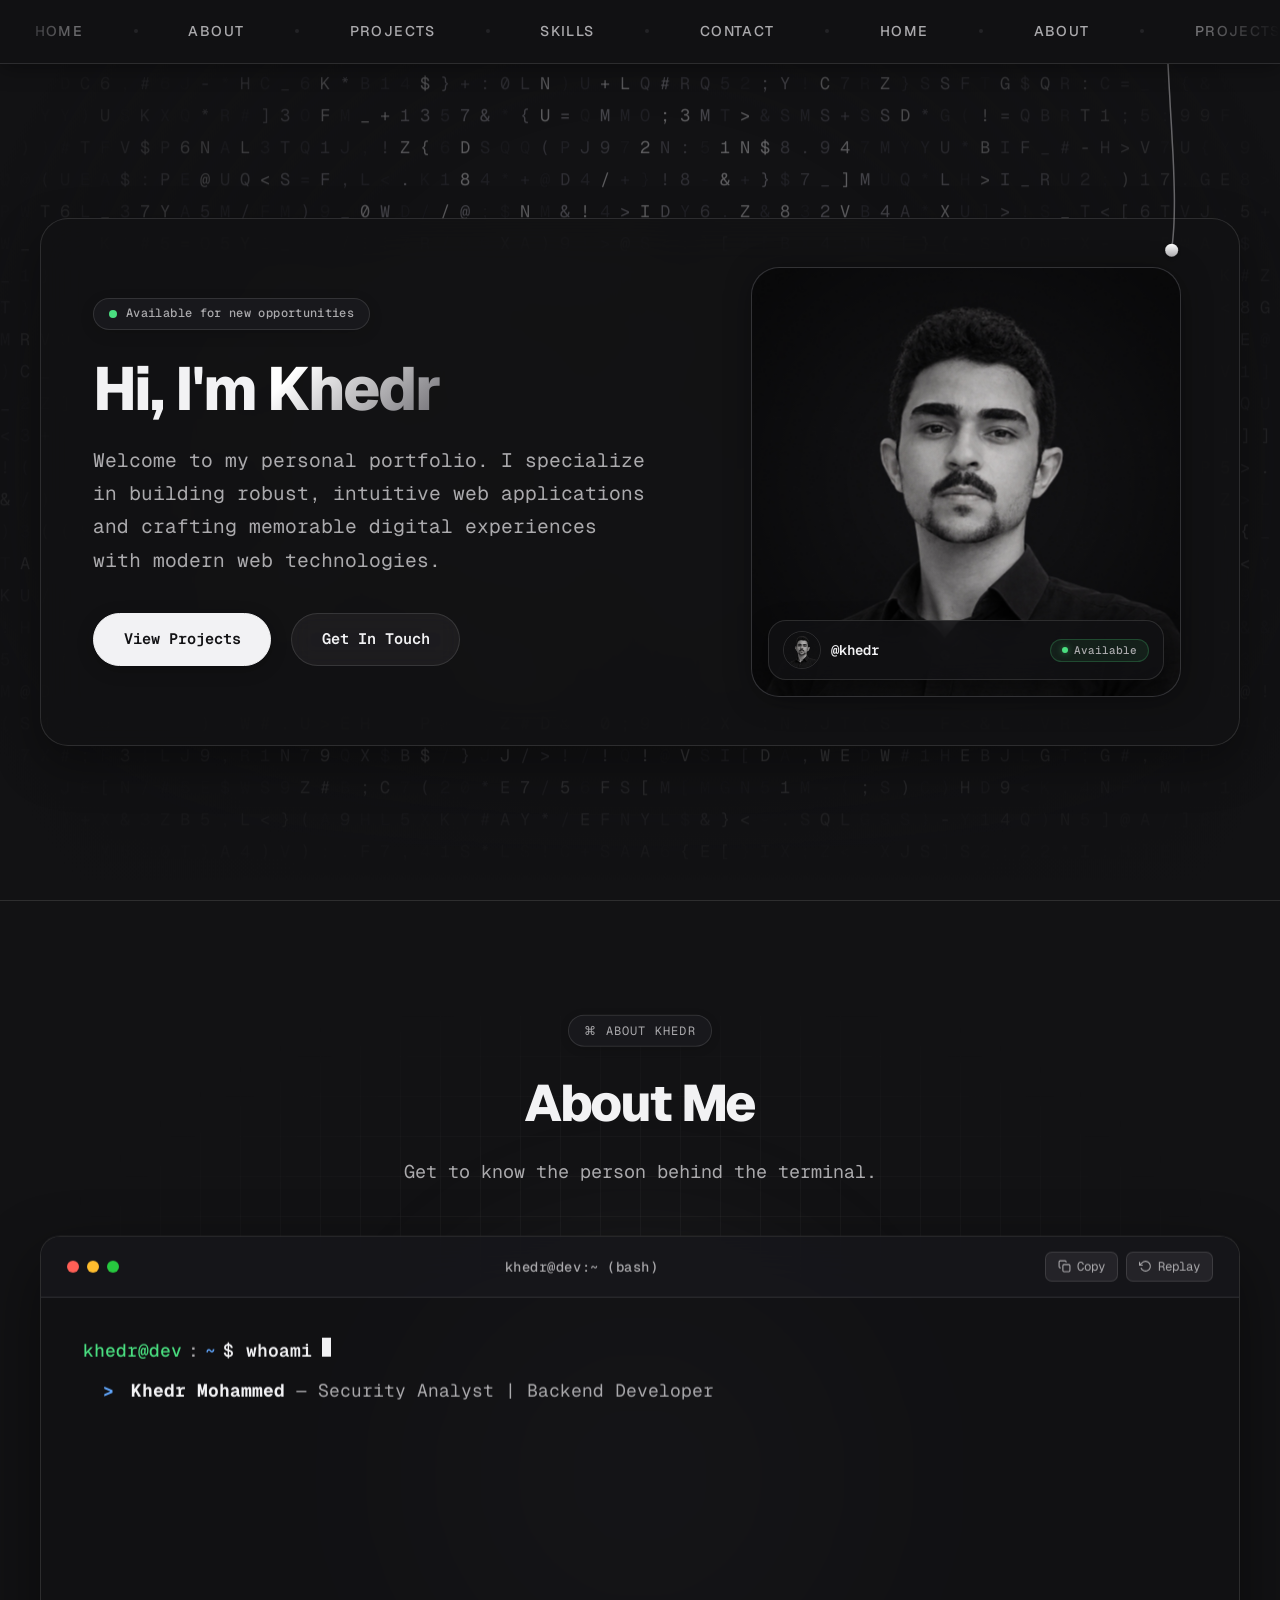
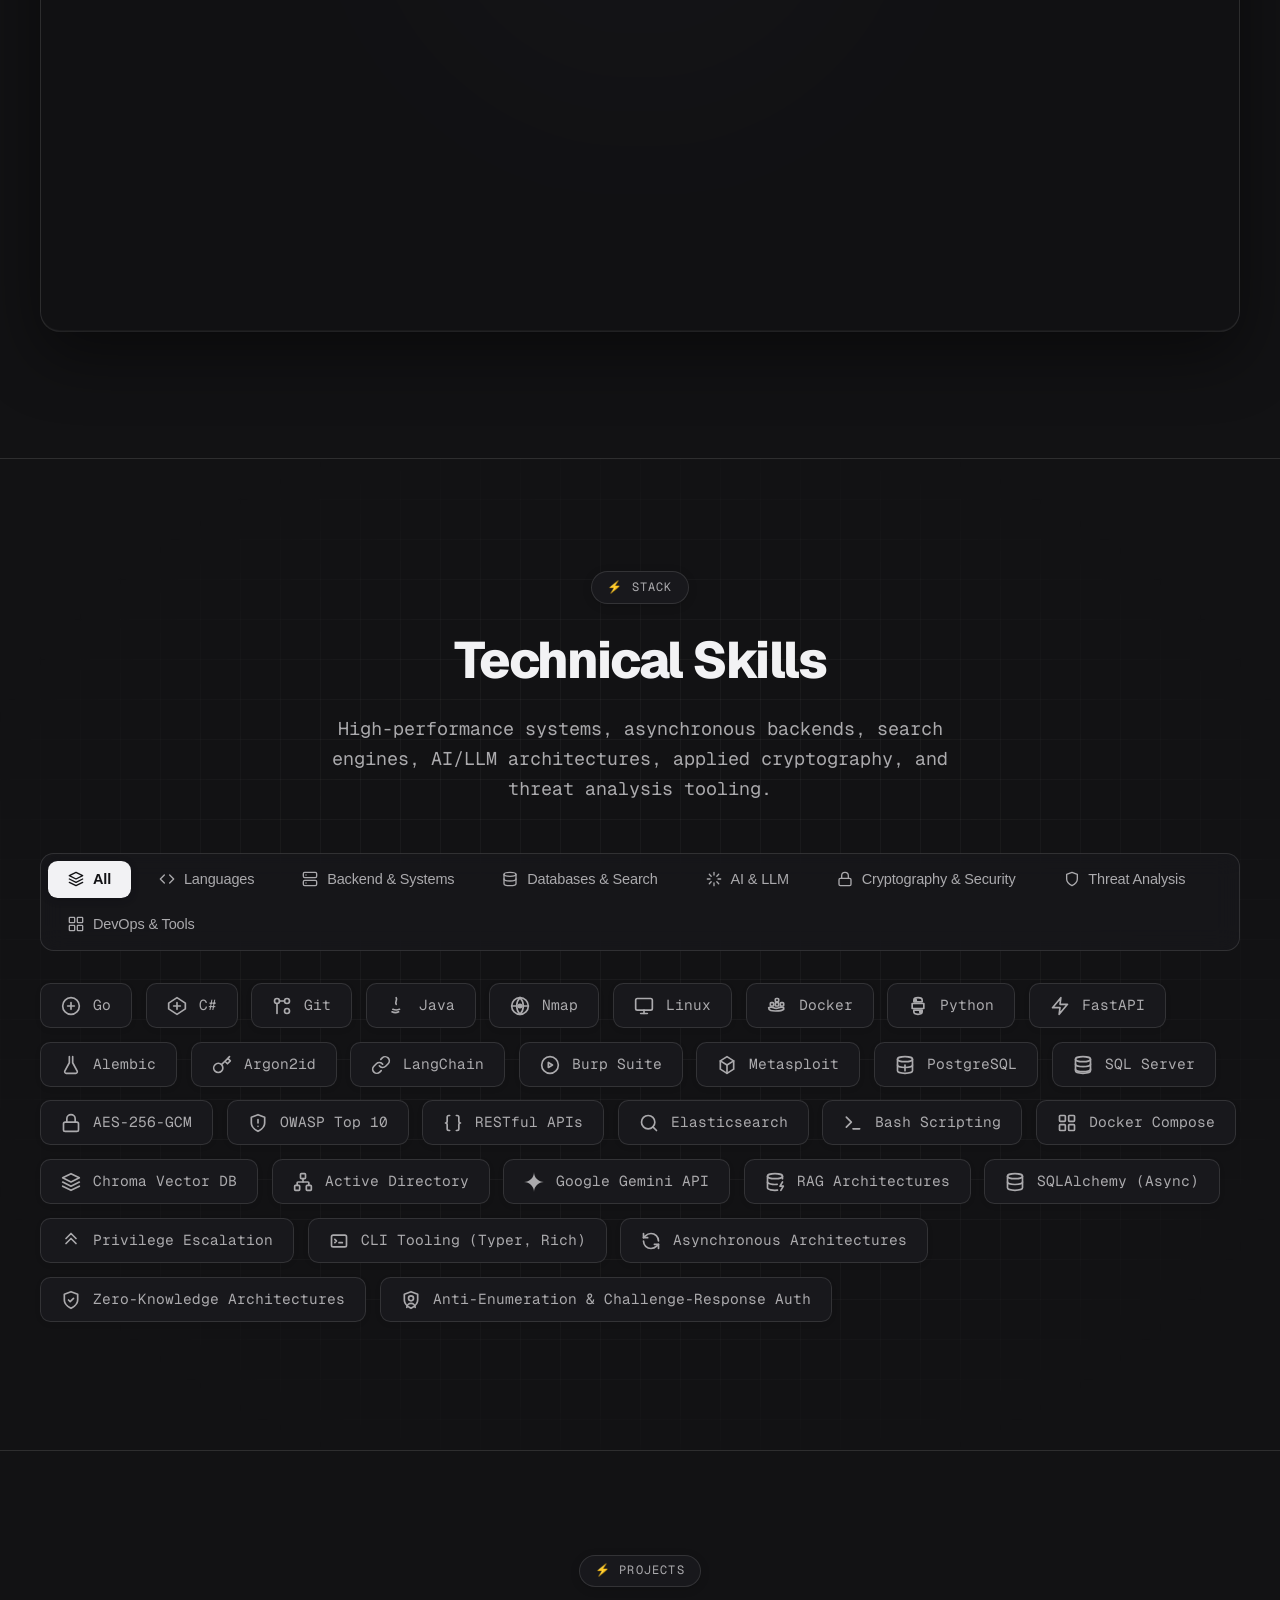
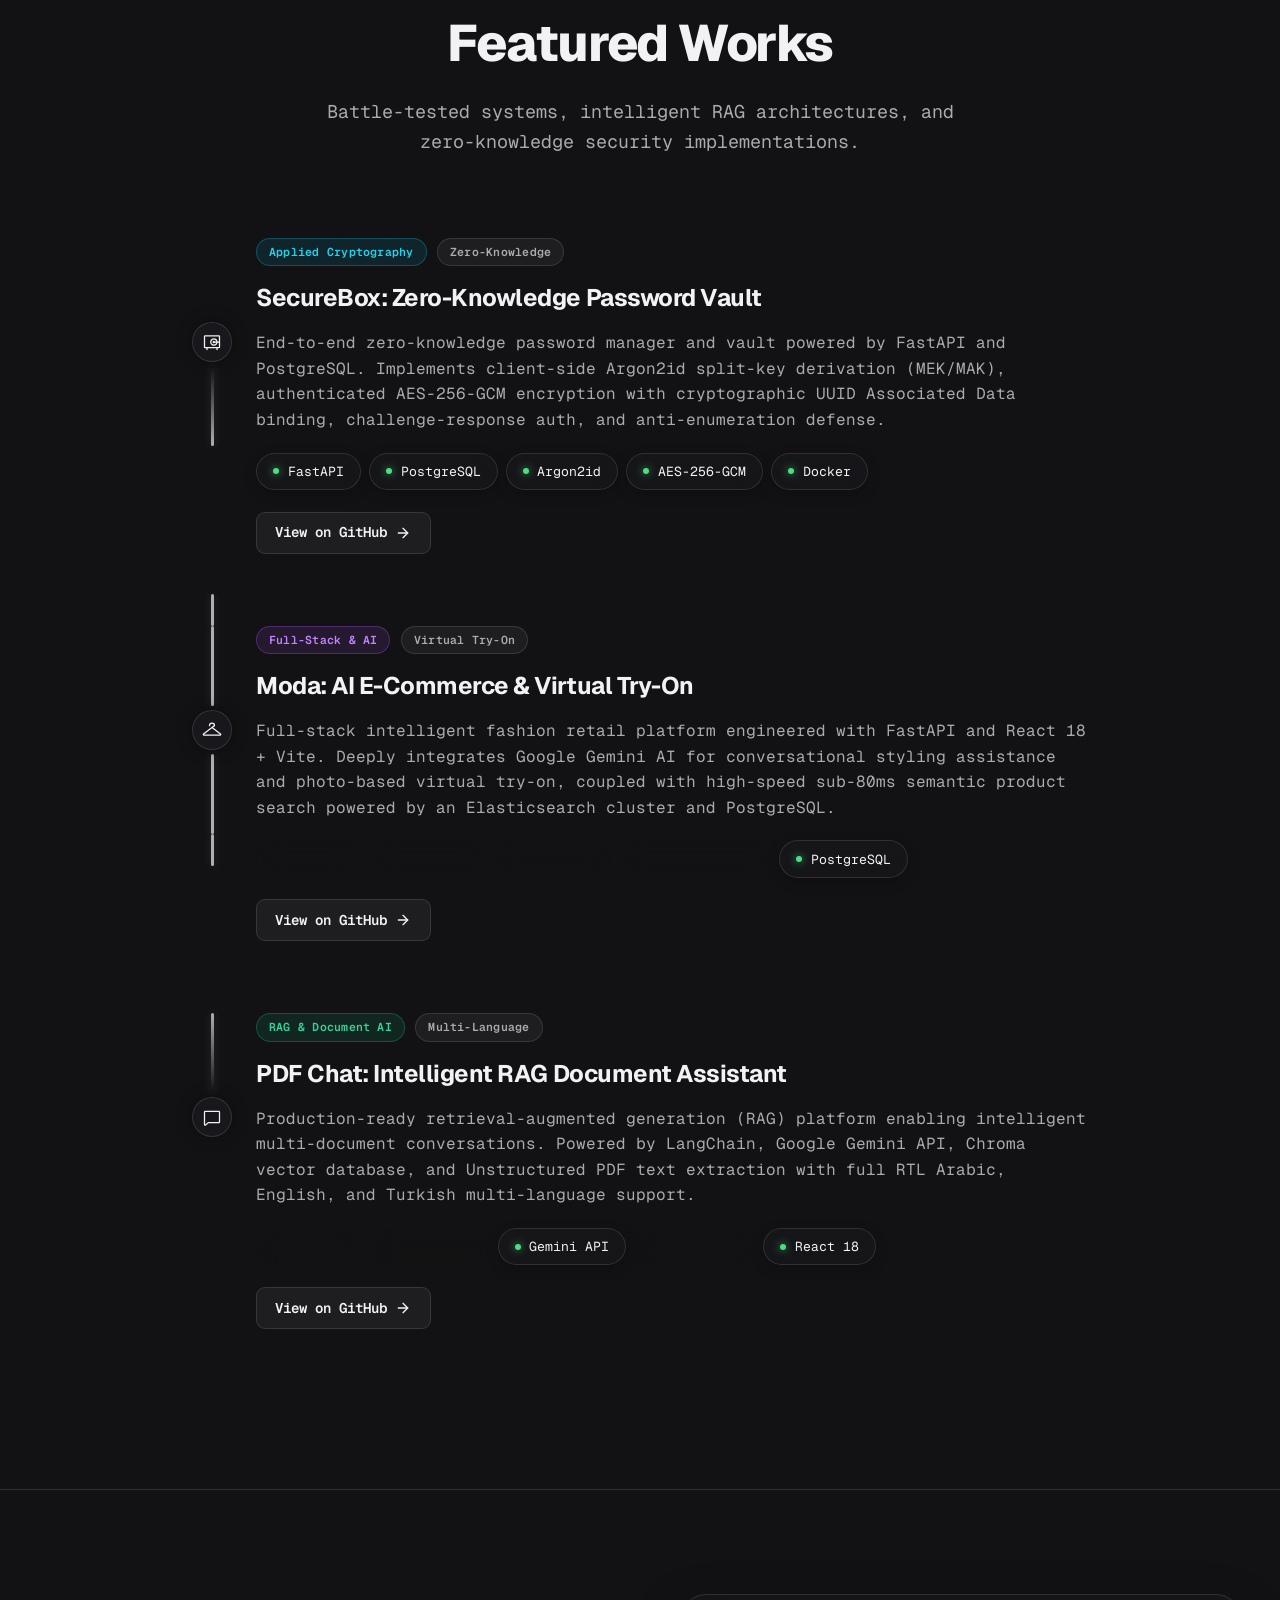
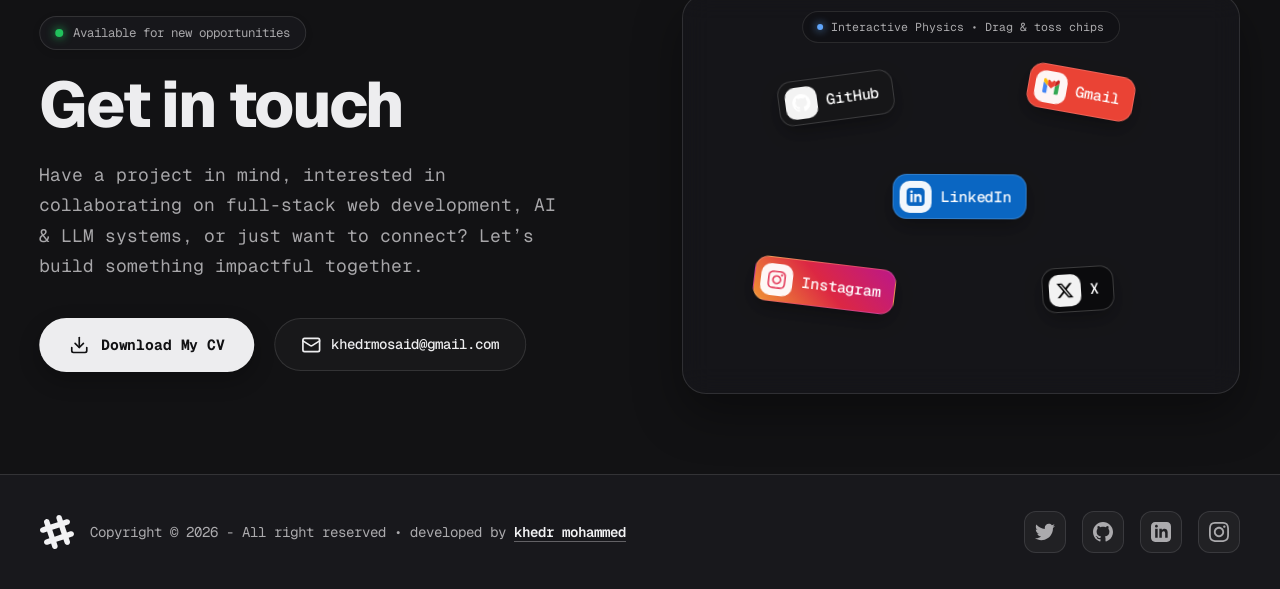
==== commit ab4a923f: "fix: improve cinematic mode audio synchronization and subtitle timing reliability" ====
--- a/index.html
+++ b/index.html
@@ -126,7 +126,7 @@
 
       <!-- Hidden Audio Element for Cinematic Mode -->
       <audio id="heroCinematicAudio" preload="auto">
-        <source src="assets/audio/cinematic-audio.mp3" type="audio/mp3">
+        <source src="assets/audio/cinematic-audio.mp3" type="audio/mpeg">
         <source src="assets/audio/cinematic-audio.webm" type="audio/webm">
         <source src="assets/audio/cinematic-video.webm" type="audio/webm">
       </audio>
--- a/css/style.css
+++ b/css/style.css
@@ -3133,27 +3133,60 @@
   pointer-events: auto !important;
 }
 
+/* ==========================================================================
+   Play Button Overlay: Unified Frosted Pill Button (Matches Site Style)
+   ========================================================================== */
+
 .pc-play-btn-overlay {
   position: absolute !important;
   top: 50% !important;
   left: 50% !important;
-  transform: translate(-50%, -50%) translateZ(30px) !important;
+  transform: translate(-50%, -50%) translateZ(32px) scale(0.92) !important;
   z-index: 30 !important;
-  display: flex !important;
-  flex-direction: column !important;
+  display: inline-flex !important;
+  flex-direction: row !important;
   align-items: center !important;
   justify-content: center !important;
   grid-area: auto !important;
-  gap: 8px !important;
-  background: transparent !important;
-  border: none !important;
+  gap: 12px !important;
+  padding: 10px 22px 10px 12px !important;
+  border-radius: 9999px !important;
+  background: rgba(18, 18, 20, 0.82) !important;
+  backdrop-filter: blur(24px) !important;
+  -webkit-backdrop-filter: blur(24px) !important;
+  border: 1px solid var(--border-color) !important;
+  box-shadow: 0 16px 36px rgba(0, 0, 0, 0.52), inset 0 1px 1px rgba(255, 255, 255, 0.14) !important;
   cursor: pointer !important;
-  pointer-events: auto !important;
   outline: none !important;
-  padding: 0 !important;
   width: auto !important;
   height: auto !important;
-  transition: transform 0.35s cubic-bezier(0.16, 1, 0.3, 1), opacity 0.4s ease !important;
+  opacity: 0 !important;
+  pointer-events: none !important;
+  transition: transform 0.35s cubic-bezier(0.16, 1, 0.3, 1), 
+              opacity 0.35s ease, 
+              background 0.3s ease, 
+              border-color 0.3s ease, 
+              box-shadow 0.35s ease !important;
+}
+
+/* Reveal smoothly when hovering over the Profile Card */
+.pc-card-wrapper:hover .pc-play-btn-overlay,
+.pc-card-shell:hover .pc-play-btn-overlay,
+.pc-card:hover .pc-play-btn-overlay,
+.pc-card-wrapper.active .pc-play-btn-overlay,
+.pc-card-shell.active .pc-play-btn-overlay,
+.pc-card.active .pc-play-btn-overlay {
+  opacity: 1 !important;
+  pointer-events: auto !important;
+  transform: translate(-50%, -50%) translateZ(32px) scale(1) !important;
+}
+
+/* Interactive Button Hover State: Elevated specular glow matching primary buttons */
+.pc-play-btn-overlay:hover {
+  background: var(--text-highlight) !important;
+  border-color: var(--text-highlight) !important;
+  box-shadow: 0 0 32px rgba(242, 242, 244, 0.35), 0 20px 45px rgba(0, 0, 0, 0.7) !important;
+  transform: translate(-50%, -50%) translateZ(42px) scale(1.06) !important;
 }
 
 .pc-play-btn-overlay * {
@@ -3161,81 +3194,137 @@
   grid-area: auto !important;
 }
 
-.pc-play-btn-overlay.is-hidden {
+/* Keep strictly hidden when cinematic mode is playing */
+.pc-play-btn-overlay.is-hidden,
+.hero-section.mode-cinematic .pc-play-btn-overlay {
   opacity: 0 !important;
   pointer-events: none !important;
   transform: translate(-50%, -50%) scale(0.65) !important;
 }
 
+@media (hover: none) {
+  .pc-play-btn-overlay {
+    opacity: 0.95 !important;
+    pointer-events: auto !important;
+    transform: translate(-50%, -50%) translateZ(32px) scale(1) !important;
+  }
+}
+
+/* Icon Container: Crisp circular accent chip inside the pill */
 .pc-play-btn-inner {
-  width: 70px !important;
-  height: 70px !important;
+  width: 36px !important;
+  height: 36px !important;
   border-radius: 50% !important;
-  background: linear-gradient(135deg, rgba(255, 255, 255, 0.32), rgba(255, 255, 255, 0.08)) !important;
-  backdrop-filter: blur(14px) !important;
-  -webkit-backdrop-filter: blur(14px) !important;
-  border: 1.5px solid rgba(255, 255, 255, 0.55) !important;
-  box-shadow: 0 10px 35px rgba(0, 0, 0, 0.5), 0 0 24px rgba(129, 140, 248, 0.45) !important;
+  background: var(--text-highlight) !important;
+  color: var(--bg-color) !important;
   display: flex !important;
   align-items: center !important;
   justify-content: center !important;
-  color: #ffffff !important;
+  box-shadow: 0 2px 10px rgba(0, 0, 0, 0.35) !important;
+  flex-shrink: 0 !important;
   transition: all 0.35s cubic-bezier(0.16, 1, 0.3, 1) !important;
 }
 
 .pc-play-btn-overlay:hover .pc-play-btn-inner {
-  background: linear-gradient(135deg, rgba(99, 102, 241, 0.88), rgba(168, 85, 247, 0.88)) !important;
-  border-color: rgba(255, 255, 255, 0.9) !important;
-  box-shadow: 0 14px 40px rgba(99, 102, 241, 0.7), 0 0 32px rgba(168, 85, 247, 0.55) !important;
-  transform: scale(1.09) !important;
+  background: var(--bg-color) !important;
+  color: var(--text-highlight) !important;
+  box-shadow: 0 2px 10px rgba(0, 0, 0, 0.45) !important;
+  transform: scale(1.06) !important;
 }
 
 .pc-play-icon {
-  width: 28px !important;
-  height: 28px !important;
-  margin-left: 3px !important;
-  fill: #ffffff !important;
+  width: 15px !important;
+  height: 15px !important;
+  margin-left: 2px !important;
+  fill: currentColor !important;
   display: block !important;
-}
-
+  transition: transform 0.25s ease !important;
+}
+
+.pc-play-btn-overlay:hover .pc-play-icon {
+  transform: scale(1.1) !important;
+}
+
+/* Button Label: Sleek Geist Mono typography matching page badges & buttons */
+.pc-play-label {
+  font-family: var(--font-mono) !important;
+  font-size: 0.82rem !important;
+  font-weight: 700 !important;
+  letter-spacing: 0.08em !important;
+  text-transform: uppercase !important;
+  color: var(--text-highlight) !important;
+  background: transparent !important;
+  border: none !important;
+  padding: 0 !important;
+  box-shadow: none !important;
+  line-height: 1 !important;
+  white-space: nowrap !important;
+  transition: color 0.35s ease !important;
+}
+
+.pc-play-label::before {
+  content: none !important;
+  display: none !important;
+}
+
+.pc-play-btn-overlay:hover .pc-play-label {
+  color: var(--bg-color) !important;
+}
+
+/* Pulse Ring: Ethereal aura hugging the pill perimeter */
 .pc-play-pulse-ring {
   position: absolute !important;
-  top: 0 !important;
-  left: 50% !important;
-  transform: translateX(-50%) !important;
-  width: 70px !important;
-  height: 70px !important;
-  border-radius: 50% !important;
-  border: 2px solid rgba(129, 140, 248, 0.7) !important;
-  animation: playPulseAnim 2.4s infinite cubic-bezier(0.215, 0.61, 0.355, 1) !important;
+  inset: -5px !important;
+  border-radius: 9999px !important;
+  border: 1px solid rgba(171, 170, 173, 0.4) !important;
+  animation: playPulseRing 2.6s infinite cubic-bezier(0.215, 0.61, 0.355, 1) !important;
   pointer-events: none !important;
 }
 
-@keyframes playPulseAnim {
+@keyframes playPulseRing {
   0% {
-    transform: translateX(-50%) scale(1);
-    opacity: 0.95;
+    transform: scale(0.98);
+    opacity: 0.85;
   }
   100% {
-    transform: translateX(-50%) scale(1.7);
+    transform: scale(1.14);
     opacity: 0;
   }
 }
 
-.pc-play-label {
-  font-family: var(--font-sans, inherit) !important;
-  font-size: 0.75rem !important;
-  font-weight: 600 !important;
-  text-transform: uppercase !important;
-  letter-spacing: 0.12em !important;
-  color: #ffffff !important;
-  text-shadow: 0 2px 8px rgba(0, 0, 0, 0.85) !important;
-  background: rgba(15, 23, 42, 0.8) !important;
-  padding: 4px 12px !important;
-  border-radius: 999px !important;
-  border: 1px solid rgba(255, 255, 255, 0.18) !important;
-  backdrop-filter: blur(8px) !important;
-  display: block !important;
+/* Light Theme Adaptations */
+[data-theme="light"] .pc-play-btn-overlay {
+  background: rgba(245, 245, 247, 0.88) !important;
+  border-color: var(--border-color) !important;
+  box-shadow: 0 12px 30px rgba(0, 0, 0, 0.12), inset 0 1px 1px rgba(255, 255, 255, 0.9) !important;
+}
+
+[data-theme="light"] .pc-play-btn-inner {
+  background: #121214 !important;
+  color: #f2f2f4 !important;
+}
+
+[data-theme="light"] .pc-play-label {
+  color: #121214 !important;
+}
+
+[data-theme="light"] .pc-play-pulse-ring {
+  border-color: rgba(18, 18, 20, 0.25) !important;
+}
+
+[data-theme="light"] .pc-play-btn-overlay:hover {
+  background: #121214 !important;
+  border-color: #121214 !important;
+  box-shadow: 0 0 25px rgba(18, 18, 20, 0.3), 0 16px 36px rgba(0, 0, 0, 0.25) !important;
+}
+
+[data-theme="light"] .pc-play-btn-overlay:hover .pc-play-btn-inner {
+  background: #f2f2f4 !important;
+  color: #121214 !important;
+}
+
+[data-theme="light"] .pc-play-btn-overlay:hover .pc-play-label {
+  color: #f2f2f4 !important;
 }
 
 @media (prefers-reduced-motion: reduce) {
